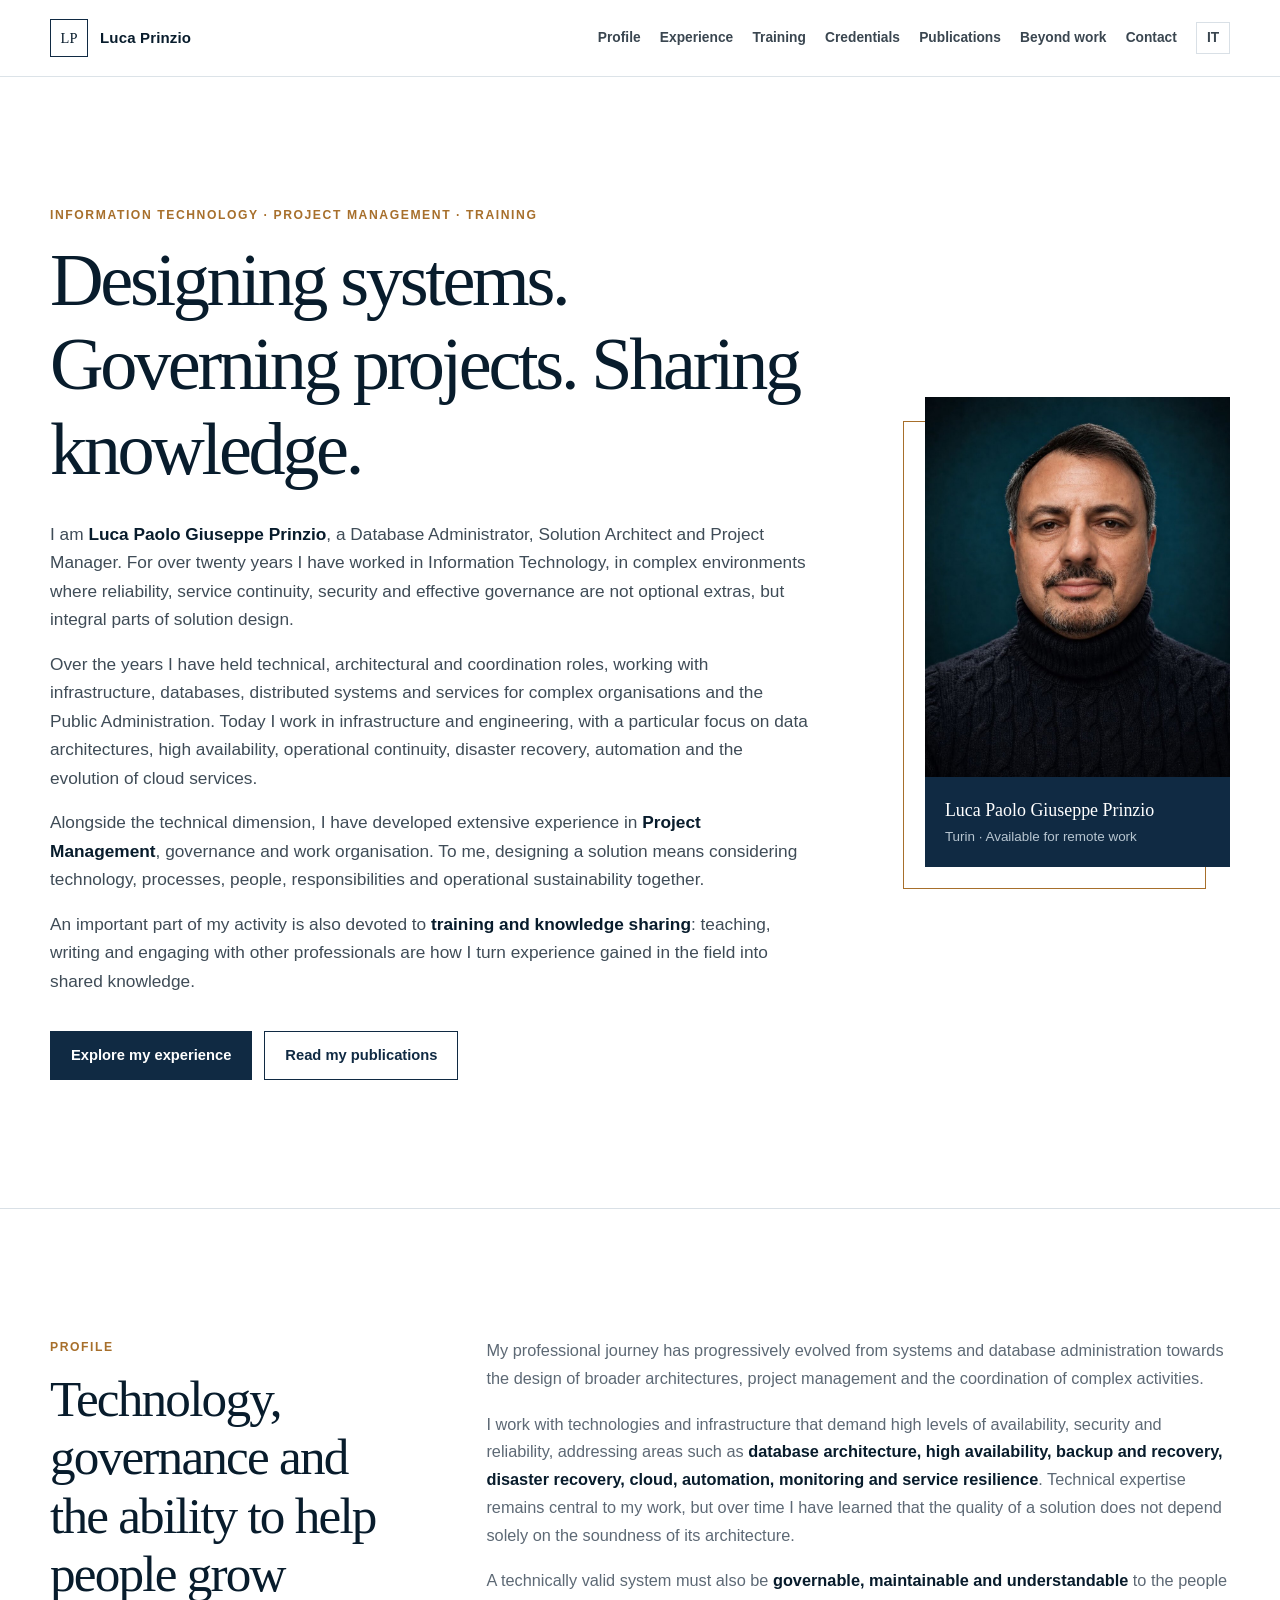
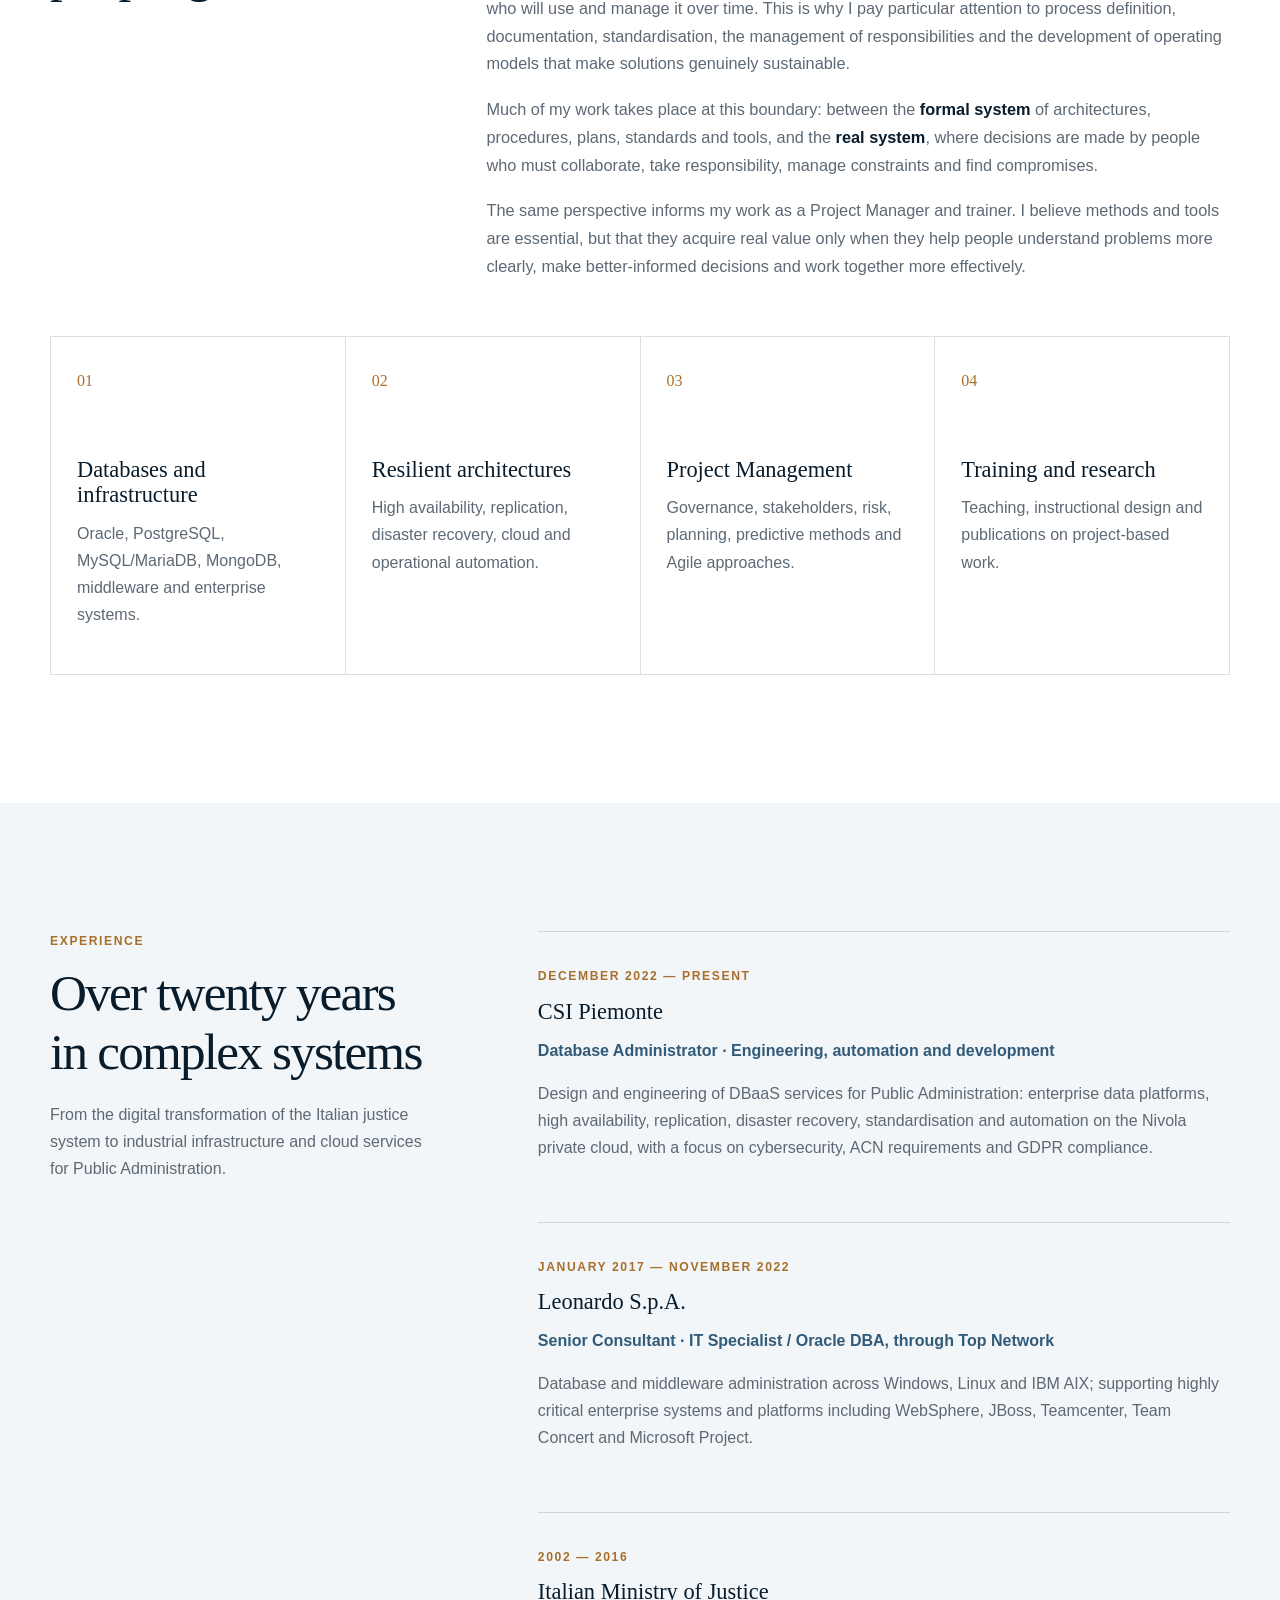
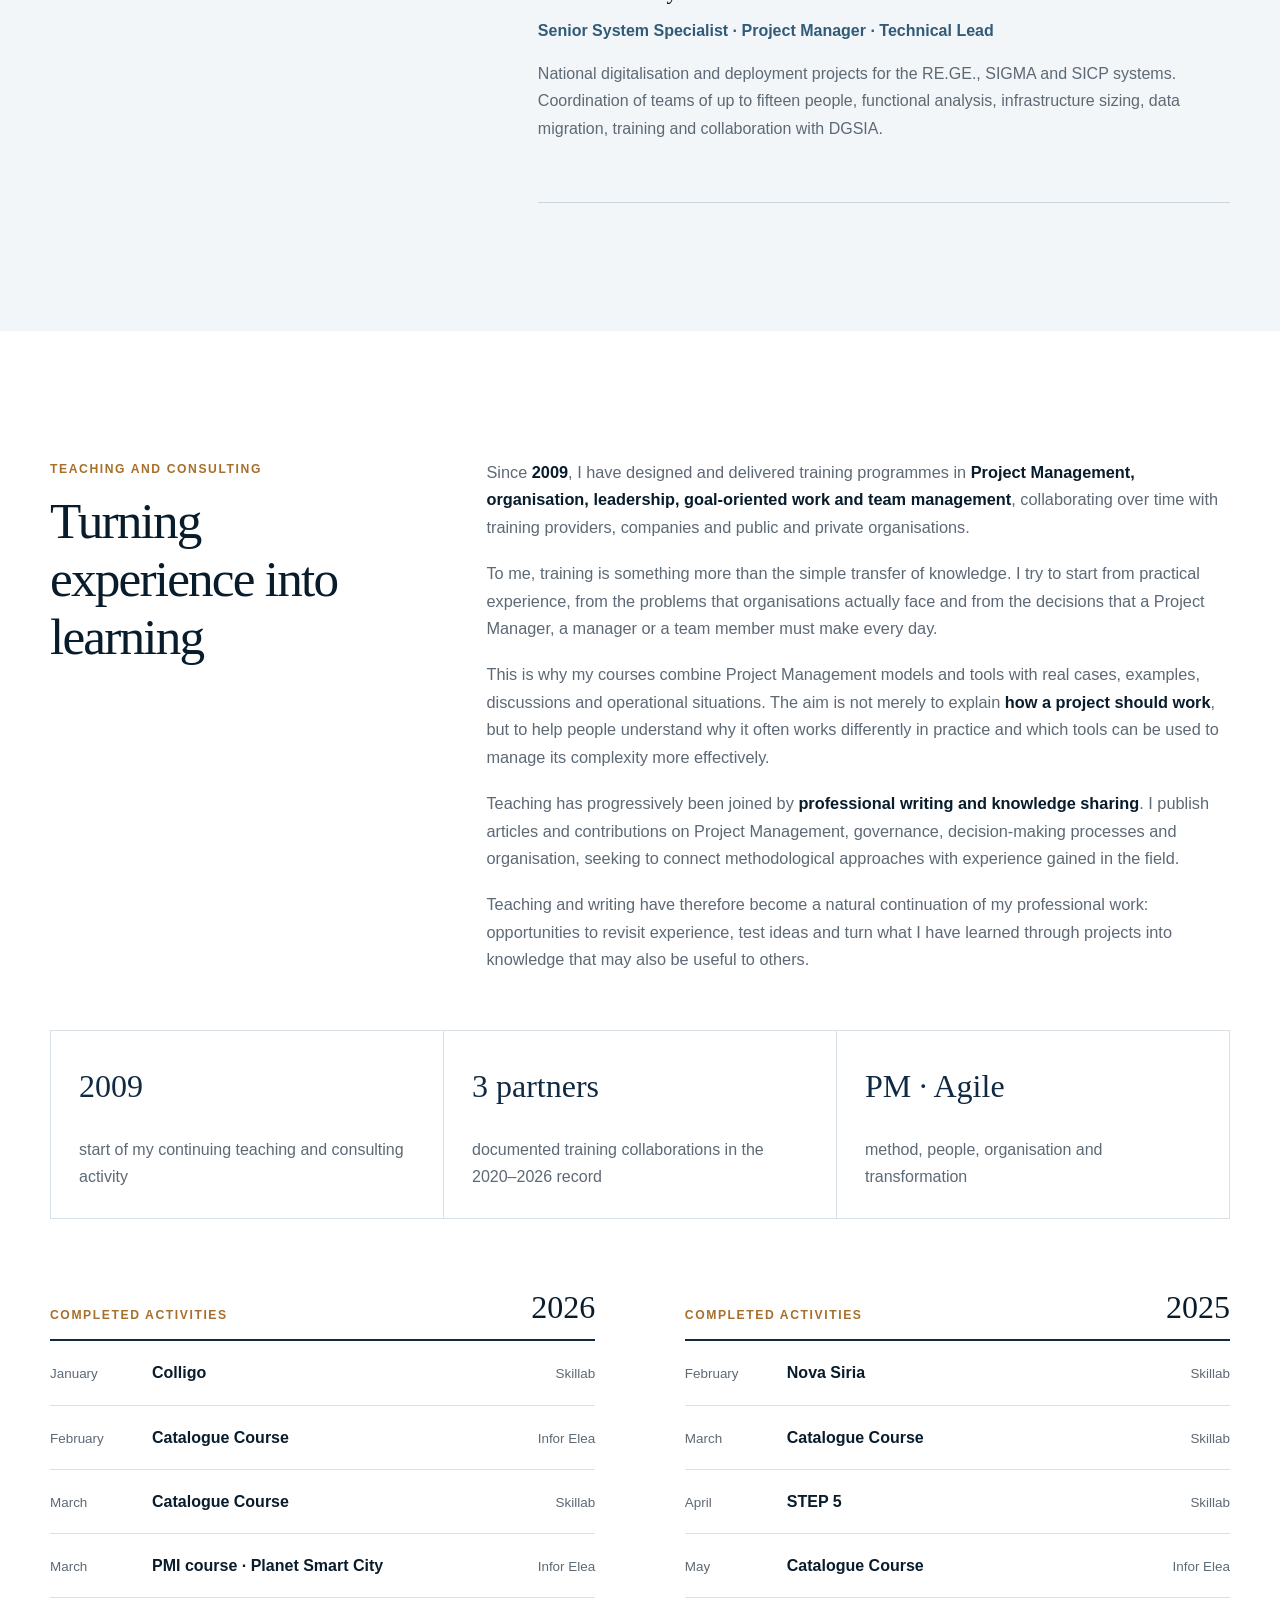
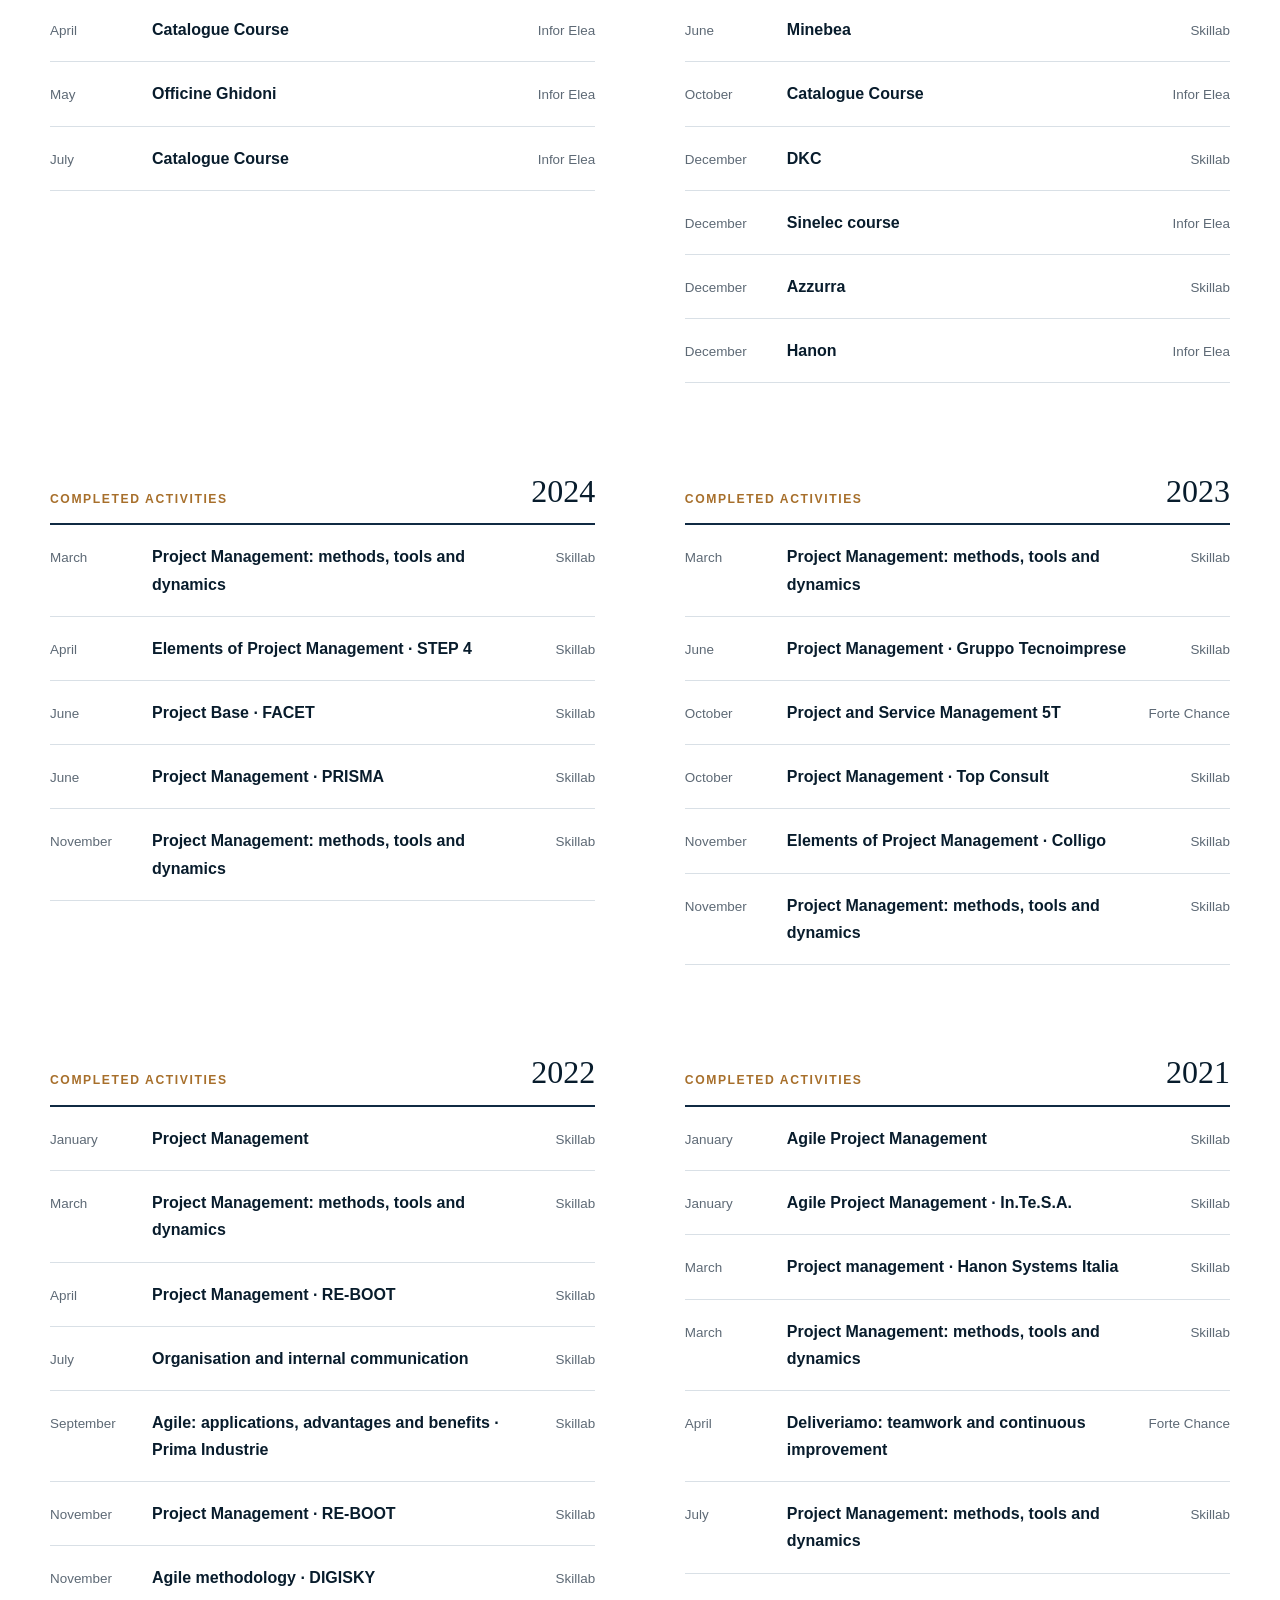
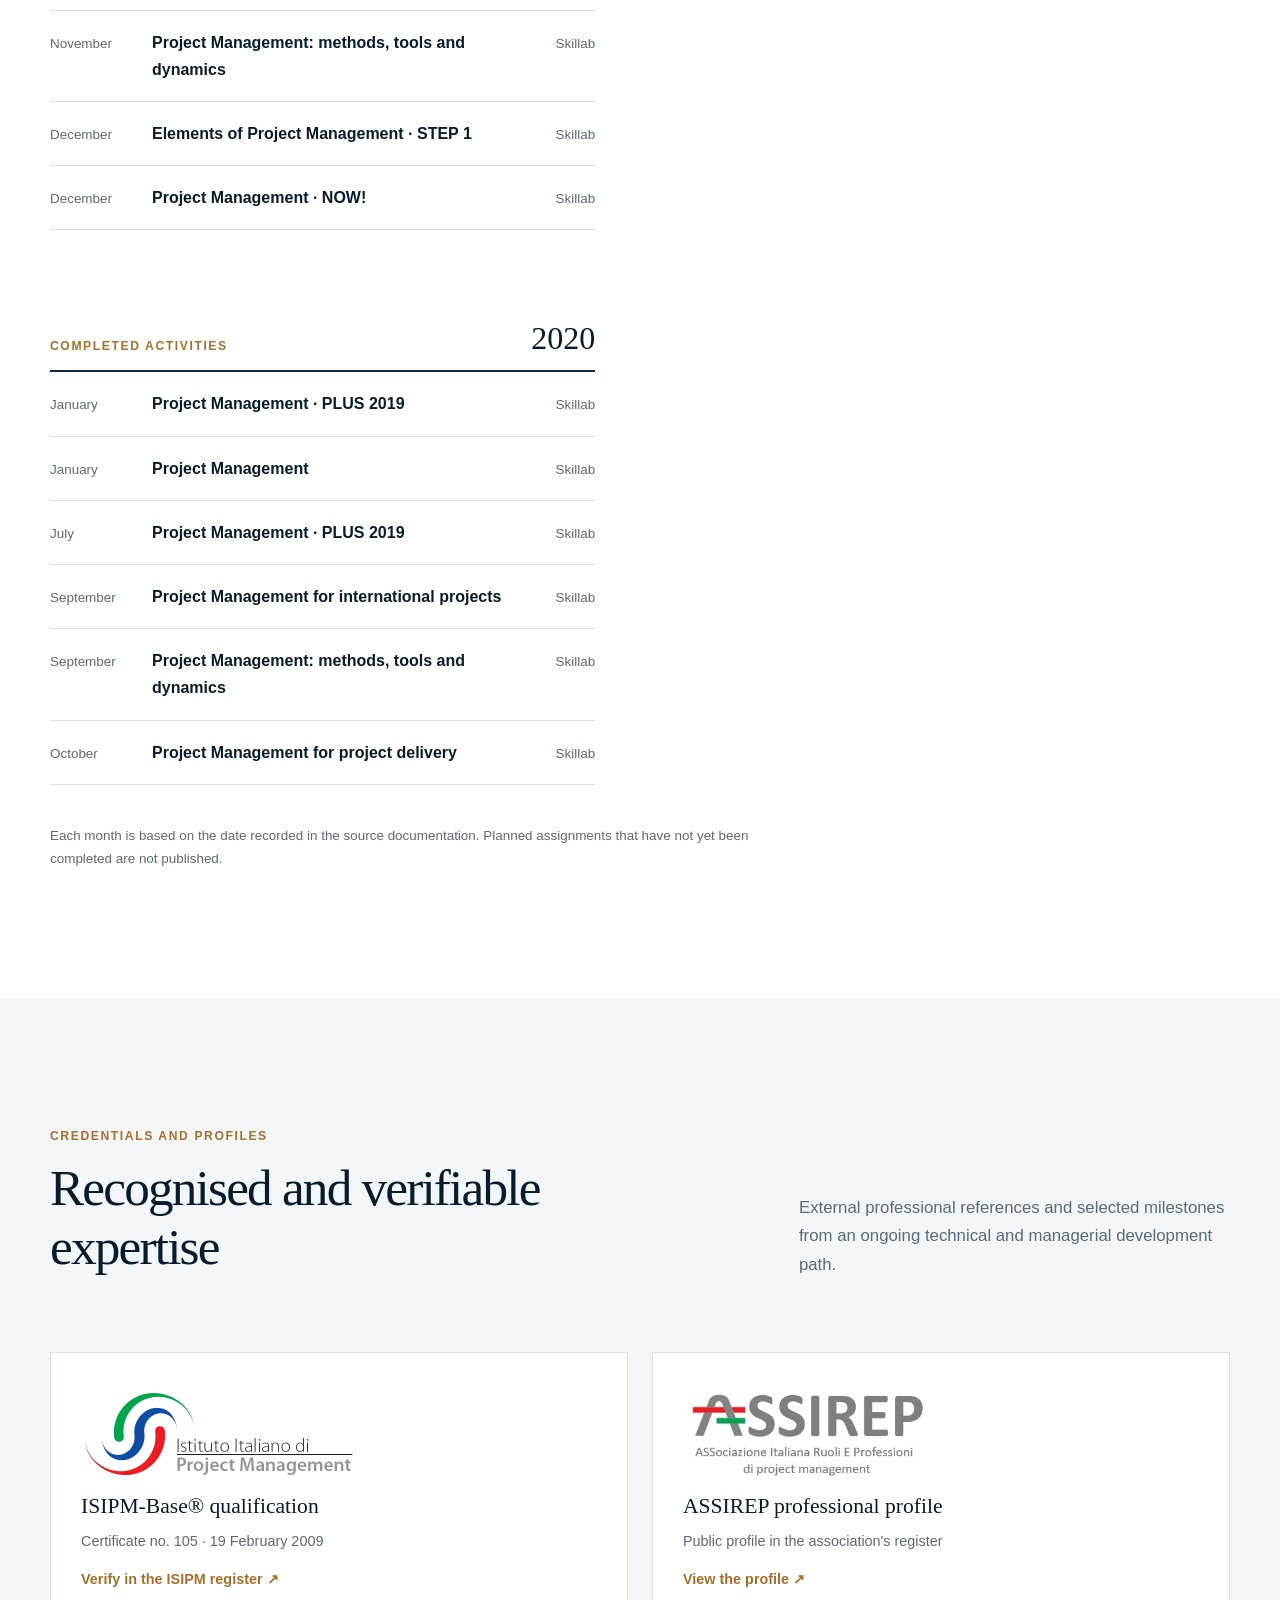
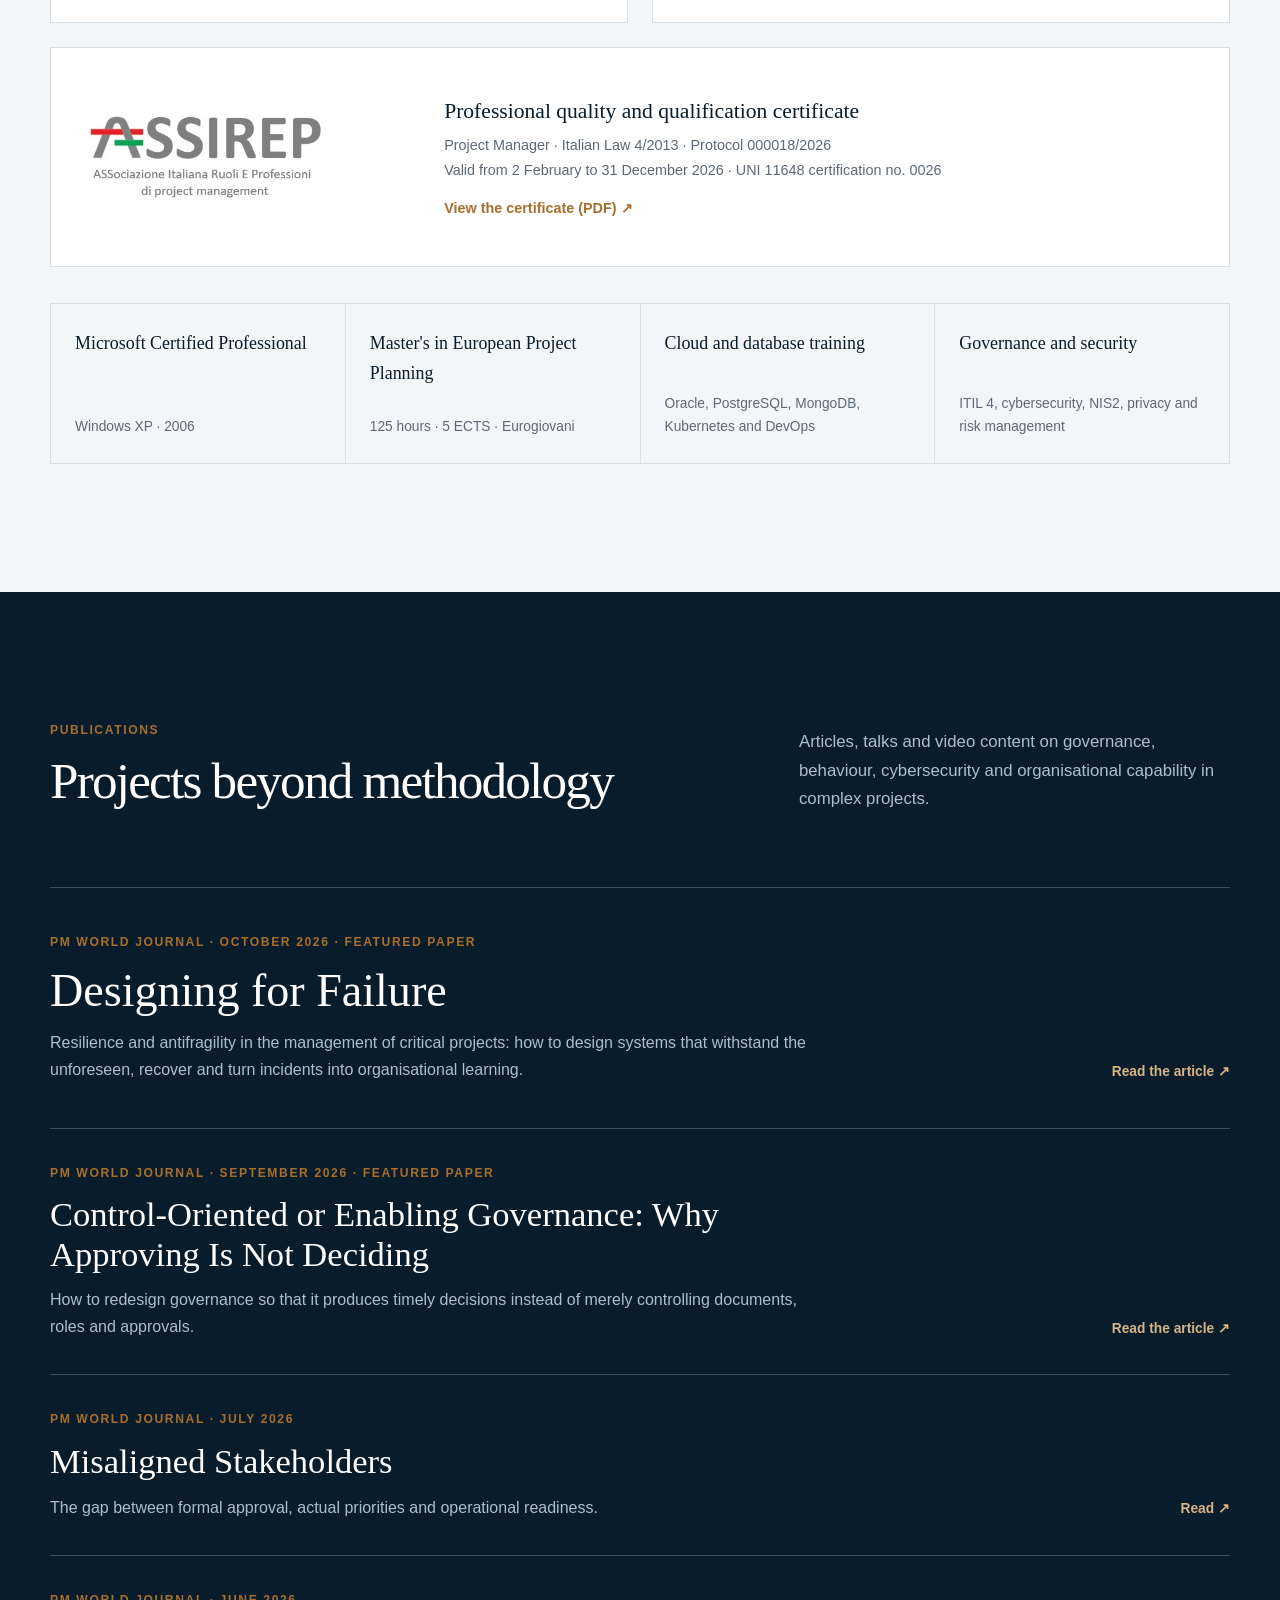
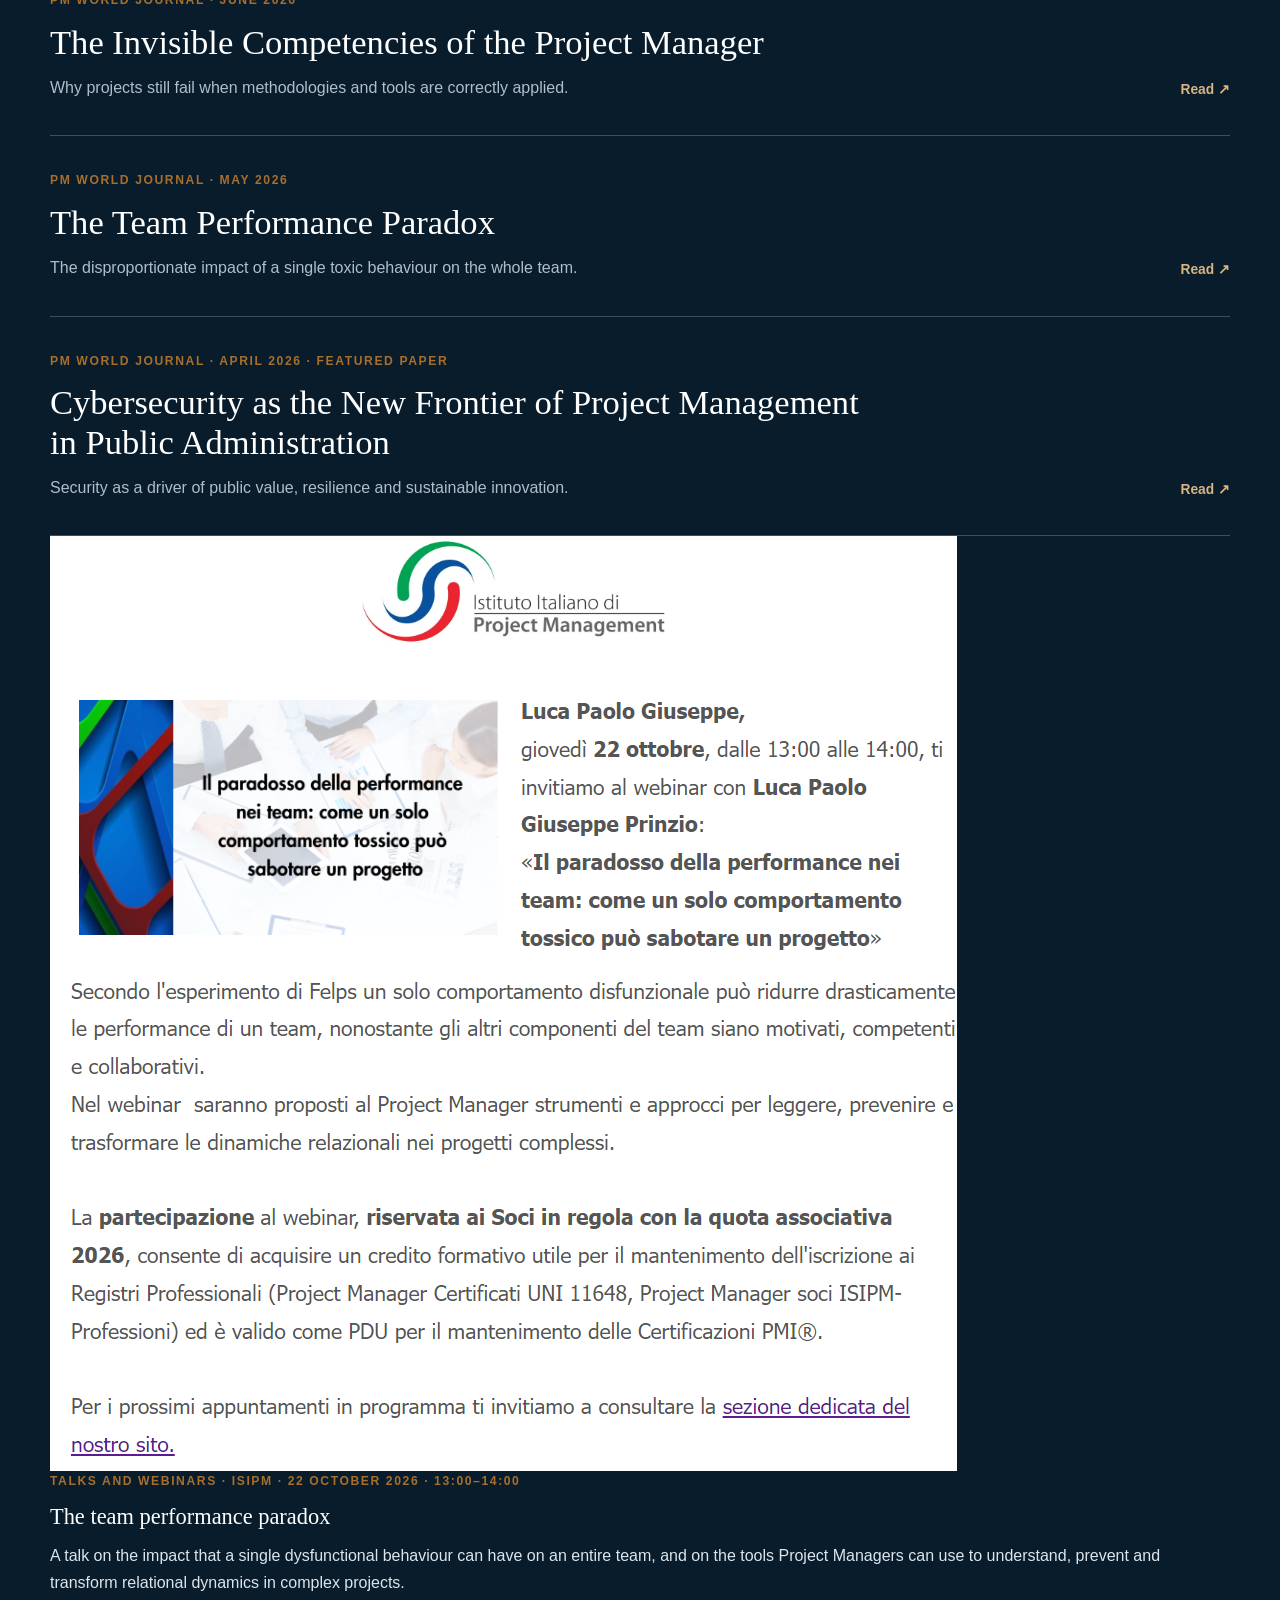
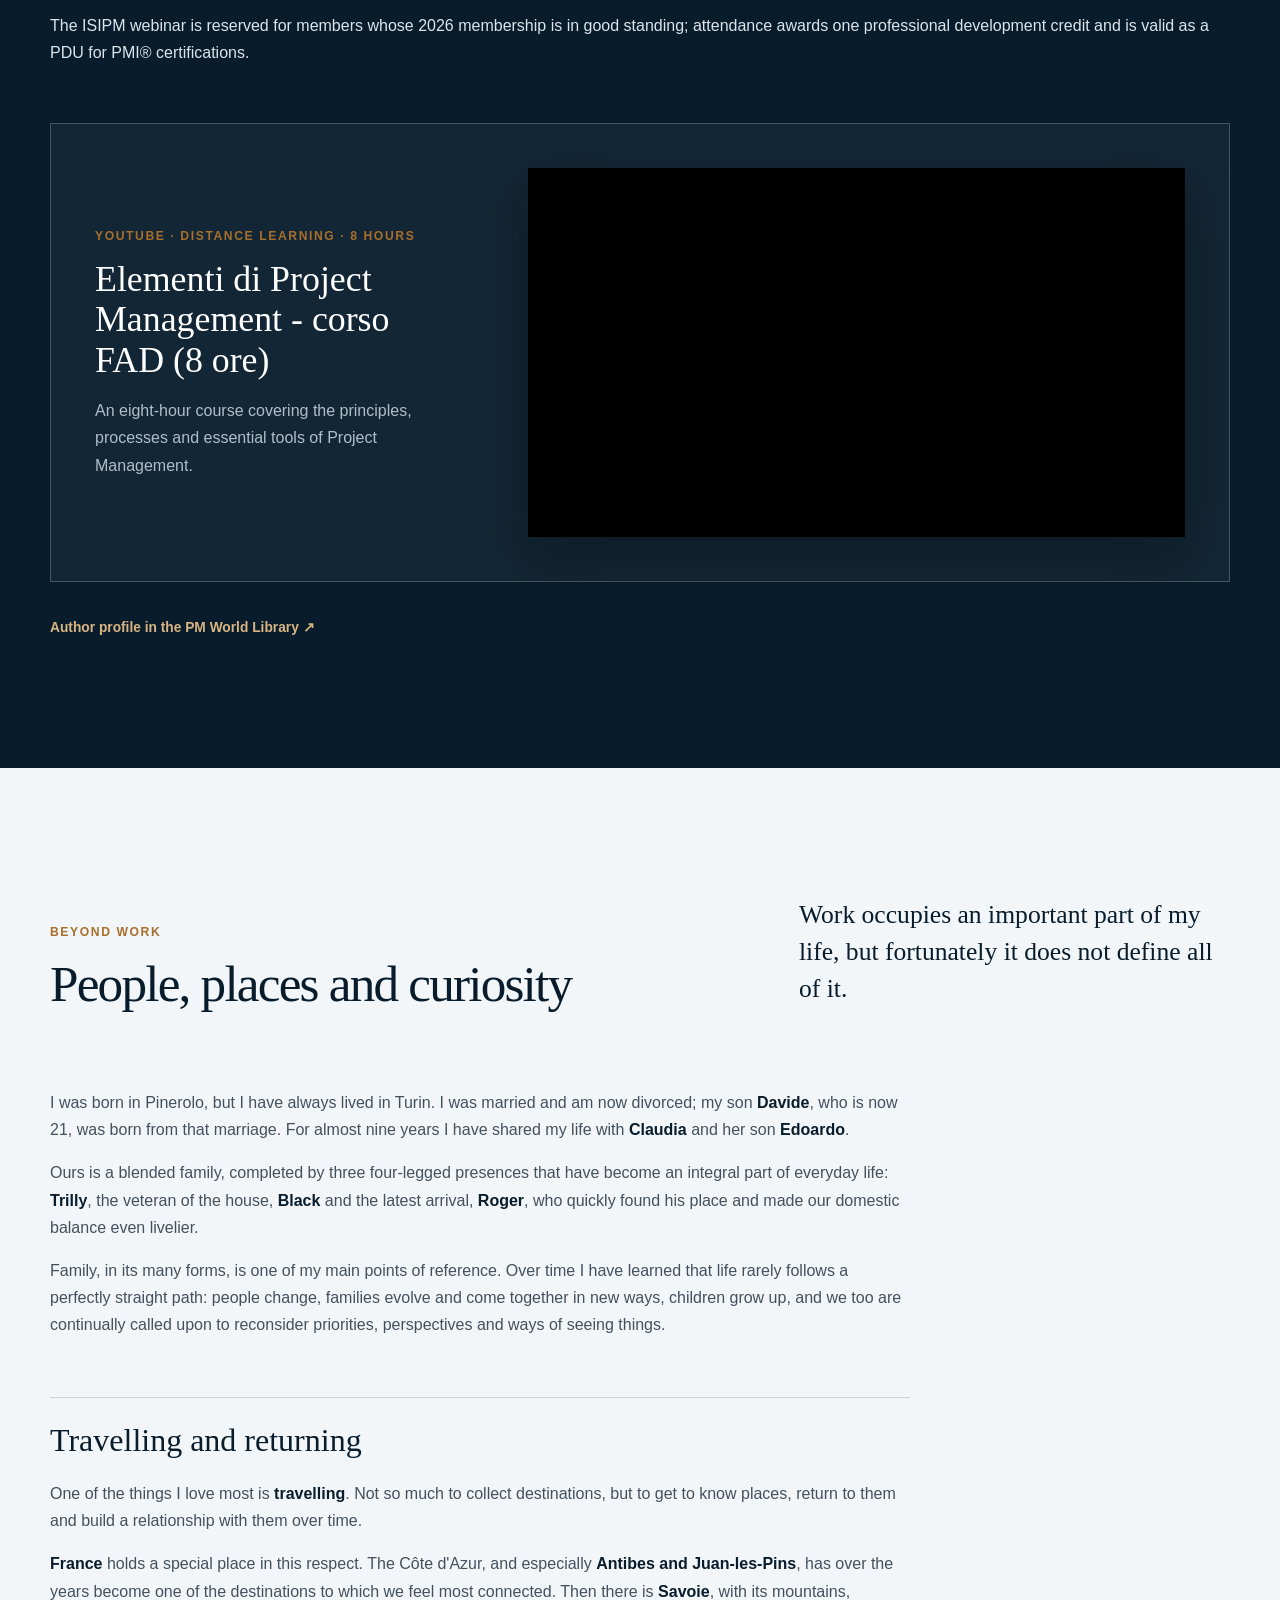
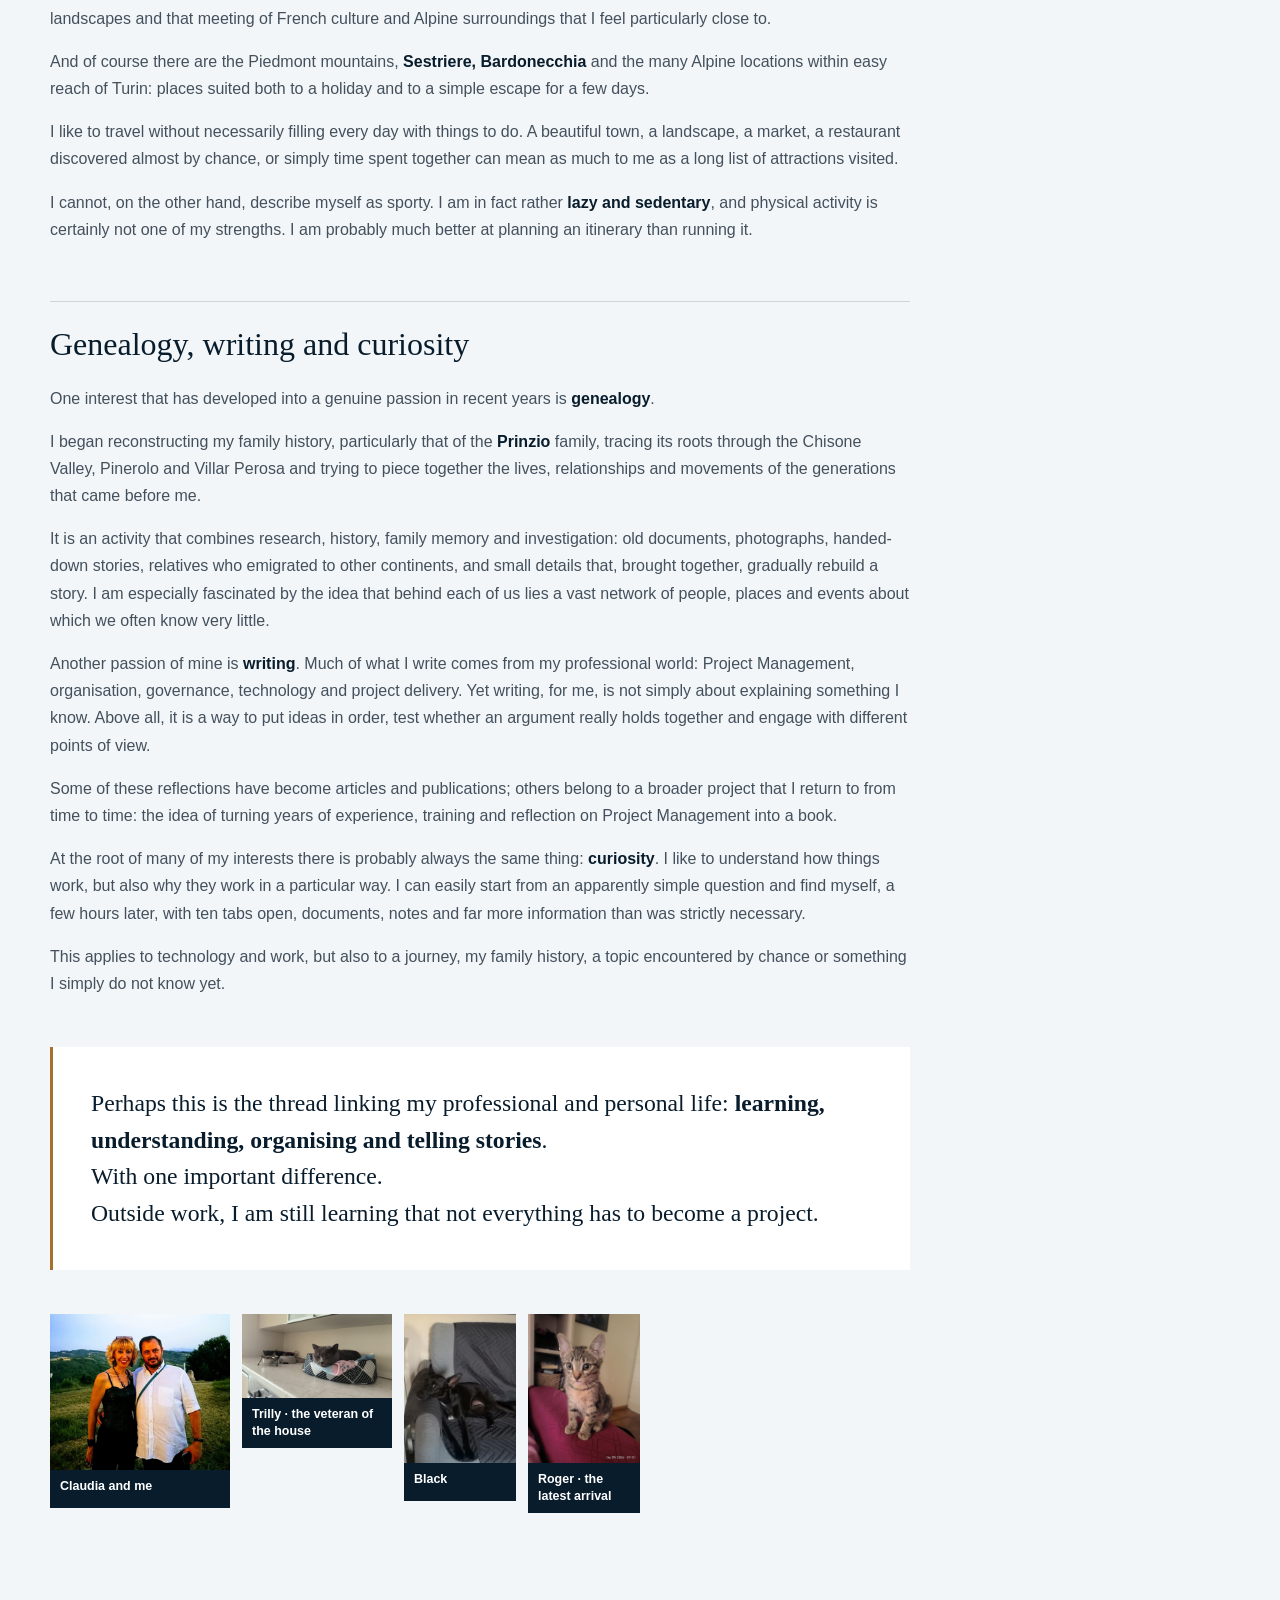
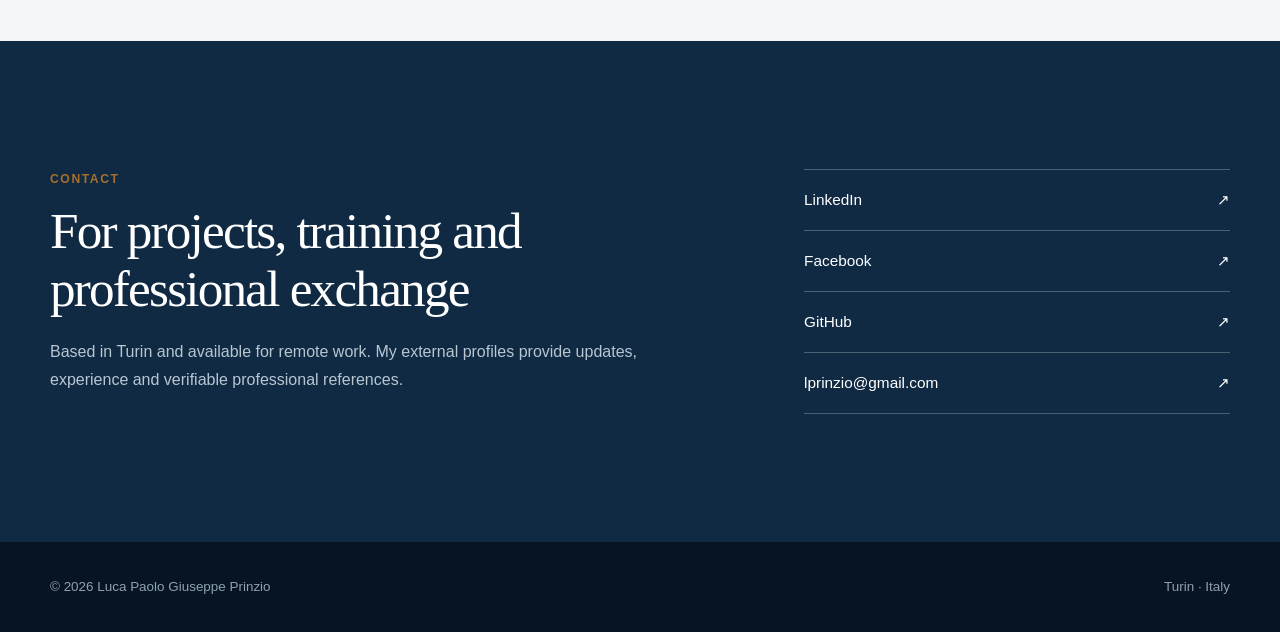
==== en/index.html @ 23eb40d2 "Add the ISIPM webinar to the publications section" ====
<!doctype html>
<html lang="en">
  <head>
    <meta charset="utf-8" />
    <meta name="viewport" content="width=device-width, initial-scale=1" />
    <meta
      name="description"
      content="Professional profile of Luca Paolo Giuseppe Prinzio: databases, ICT architecture, project management, training and publications."
    />
    <meta name="theme-color" content="#102a43" />
    <meta property="og:title" content="Luca Paolo Giuseppe Prinzio | Professional profile" />
    <meta
      property="og:description"
      content="Over twenty years of experience across ICT infrastructure, project management and professional training."
    />
    <meta property="og:type" content="profile" />
    <meta property="og:image" content="https://lprinzio.github.io/assets/luca-prinzio.jpg" />
    <title>Luca Paolo Giuseppe Prinzio | ICT and Project Management</title>
    <link rel="canonical" href="https://lprinzio.github.io/en/" />
    <link rel="alternate" hreflang="it" href="https://lprinzio.github.io/" />
    <link rel="alternate" hreflang="en" href="https://lprinzio.github.io/en/" />
    <link rel="alternate" hreflang="x-default" href="https://lprinzio.github.io/" />
    <link rel="icon" href="../favicon.svg" type="image/svg+xml" />
    <link rel="stylesheet" href="../styles.css" />
    <script src="../script.js" defer></script>
    <script type="application/ld+json">
      {
        "@context": "https://schema.org",
        "@type": "Person",
        "name": "Luca Paolo Giuseppe Prinzio",
        "jobTitle": "Database Administrator, Solution Architect and Project Manager",
        "email": "mailto:lprinzio@gmail.com",
        "url": "https://lprinzio.github.io/en/",
        "image": "https://lprinzio.github.io/assets/luca-prinzio.jpg",
        "homeLocation": { "@type": "Place", "name": "Turin, Italy" },
        "sameAs": [
          "https://www.linkedin.com/in/lprinzio",
          "https://www.facebook.com/luca.prinzio/",
          "https://github.com/lprinzio",
          "https://assirep.it/profilo/luca-paolo-giuseppe-prinzio/",
          "https://www.isipm.org/certificazioni/certificazioni-individuali/certificazione-isipm-base/lista-certificati/105-prinzio"
        ]
      }
    </script>
  </head>
  <body>
    <a class="skip-link" href="#content">Skip to content</a>

    <header class="site-header">
      <div class="shell header-inner">
        <a class="brand" href="#top" aria-label="Back to top">
          <span class="brand-mark" aria-hidden="true">LP</span>
          <span class="brand-name">Luca Prinzio</span>
        </a>

        <button class="menu-toggle" type="button" aria-expanded="false" aria-controls="main-menu">
          <span class="sr-only">Open menu</span>
          <span aria-hidden="true"></span>
          <span aria-hidden="true"></span>
          <span aria-hidden="true"></span>
        </button>

        <nav id="main-menu" class="main-nav" aria-label="Main navigation">
          <a href="#profile">Profile</a>
          <a href="#experience">Experience</a>
          <a href="#training">Training</a>
          <a href="#credentials">Credentials</a>
          <a href="#publications">Publications</a>
          <a href="#beyond-work">Beyond work</a>
          <a href="#contact">Contact</a>
          <a class="language-link" href="../" hreflang="it" lang="it" aria-label="Versione italiana">IT</a>
        </nav>
      </div>
    </header>

    <main id="content">
      <section id="top" class="hero section-pad">
        <div class="shell hero-grid">
          <div class="hero-copy">
            <p class="eyebrow">Information Technology · Project Management · Training</p>
            <h1>Designing systems. Governing projects. Sharing knowledge.</h1>
            <div class="hero-intro">
              <p>
                I am <strong>Luca Paolo Giuseppe Prinzio</strong>, a Database Administrator,
                Solution Architect and Project Manager. For over twenty years I have worked in
                Information Technology, in complex environments where reliability, service
                continuity, security and effective governance are not optional extras, but integral
                parts of solution design.
              </p>
              <p>
                Over the years I have held technical, architectural and coordination roles,
                working with infrastructure, databases, distributed systems and services for
                complex organisations and the Public Administration. Today I work in infrastructure
                and engineering, with a particular focus on data architectures, high availability,
                operational continuity, disaster recovery, automation and the evolution of cloud
                services.
              </p>
              <p>
                Alongside the technical dimension, I have developed extensive experience in
                <strong>Project Management</strong>, governance and work organisation. To me,
                designing a solution means considering technology, processes, people,
                responsibilities and operational sustainability together.
              </p>
              <p>
                An important part of my activity is also devoted to <strong>training and knowledge
                sharing</strong>: teaching, writing and engaging with other professionals are how I
                turn experience gained in the field into shared knowledge.
              </p>
            </div>
            <div class="hero-actions">
              <a class="button button-primary" href="#experience">Explore my experience</a>
              <a class="button button-secondary" href="#publications">Read my publications</a>
            </div>
          </div>

          <figure class="portrait-card">
            <img
              src="../assets/luca-prinzio.jpg"
              alt="Portrait of Luca Paolo Giuseppe Prinzio"
              width="960"
              height="1198"
            />
            <figcaption>
              <strong>Luca Paolo Giuseppe Prinzio</strong>
              <span>Turin · Available for remote work</span>
            </figcaption>
          </figure>
        </div>
      </section>

      <section id="profile" class="section-pad section-rule">
        <div class="shell">
          <div class="section-heading two-col-heading narrative-heading">
            <div>
              <p class="eyebrow">Profile</p>
              <h2>Technology, governance and the ability to help people grow</h2>
            </div>
            <div class="section-narrative">
              <p>
                My professional journey has progressively evolved from systems and database
                administration towards the design of broader architectures, project management and
                the coordination of complex activities.
              </p>
              <p>
                I work with technologies and infrastructure that demand high levels of availability,
                security and reliability, addressing areas such as <strong>database architecture,
                high availability, backup and recovery, disaster recovery, cloud, automation,
                monitoring and service resilience</strong>. Technical expertise remains central to
                my work, but over time I have learned that the quality of a solution does not depend
                solely on the soundness of its architecture.
              </p>
              <p>
                A technically valid system must also be <strong>governable, maintainable and
                understandable</strong> to the people who will use and manage it over time. This is
                why I pay particular attention to process definition, documentation,
                standardisation, the management of responsibilities and the development of
                operating models that make solutions genuinely sustainable.
              </p>
              <p>
                Much of my work takes place at this boundary: between the <strong>formal
                system</strong> of architectures, procedures, plans, standards and tools, and the
                <strong>real system</strong>, where decisions are made by people who must
                collaborate, take responsibility, manage constraints and find compromises.
              </p>
              <p>
                The same perspective informs my work as a Project Manager and trainer. I believe
                methods and tools are essential, but that they acquire real value only when they
                help people understand problems more clearly, make better-informed decisions and
                work together more effectively.
              </p>
            </div>
          </div>

          <div class="expertise-grid">
            <article class="expertise-card">
              <p class="index">01</p>
              <h3>Databases and infrastructure</h3>
              <p>Oracle, PostgreSQL, MySQL/MariaDB, MongoDB, middleware and enterprise systems.</p>
            </article>
            <article class="expertise-card">
              <p class="index">02</p>
              <h3>Resilient architectures</h3>
              <p>High availability, replication, disaster recovery, cloud and operational automation.</p>
            </article>
            <article class="expertise-card">
              <p class="index">03</p>
              <h3>Project Management</h3>
              <p>Governance, stakeholders, risk, planning, predictive methods and Agile approaches.</p>
            </article>
            <article class="expertise-card">
              <p class="index">04</p>
              <h3>Training and research</h3>
              <p>Teaching, instructional design and publications on project-based work.</p>
            </article>
          </div>
        </div>
      </section>

      <section id="experience" class="section-pad section-tint">
        <div class="shell content-grid">
          <div class="section-heading sticky-heading">
            <p class="eyebrow">Experience</p>
            <h2>Over twenty years in complex systems</h2>
            <p>
              From the digital transformation of the Italian justice system to industrial
              infrastructure and cloud services for Public Administration.
            </p>
          </div>

          <div class="timeline">
            <article class="timeline-item">
              <p class="timeline-date">December 2022 — present</p>
              <h3>CSI Piemonte</h3>
              <p class="role">Database Administrator · Engineering, automation and development</p>
              <p>
                Design and engineering of DBaaS services for Public Administration: enterprise data
                platforms, high availability, replication, disaster recovery, standardisation and
                automation on the Nivola private cloud, with a focus on cybersecurity, ACN
                requirements and GDPR compliance.
              </p>
            </article>

            <article class="timeline-item">
              <p class="timeline-date">January 2017 — November 2022</p>
              <h3>Leonardo S.p.A.</h3>
              <p class="role">Senior Consultant · IT Specialist / Oracle DBA, through Top Network</p>
              <p>
                Database and middleware administration across Windows, Linux and IBM AIX;
                supporting highly critical enterprise systems and platforms including WebSphere,
                JBoss, Teamcenter, Team Concert and Microsoft Project.
              </p>
            </article>

            <article class="timeline-item">
              <p class="timeline-date">2002 — 2016</p>
              <h3>Italian Ministry of Justice</h3>
              <p class="role">Senior System Specialist · Project Manager · Technical Lead</p>
              <p>
                National digitalisation and deployment projects for the RE.GE., SIGMA and SICP
                systems. Coordination of teams of up to fifteen people, functional analysis,
                infrastructure sizing, data migration, training and collaboration with DGSIA.
              </p>
            </article>
          </div>
        </div>
      </section>

      <section id="training" class="section-pad">
        <div class="shell">
          <div class="section-heading two-col-heading narrative-heading">
            <div>
              <p class="eyebrow">Teaching and consulting</p>
              <h2>Turning experience into learning</h2>
            </div>
            <div class="section-narrative">
              <p>
                Since <strong>2009</strong>, I have designed and delivered training programmes in
                <strong>Project Management, organisation, leadership, goal-oriented work and team
                management</strong>, collaborating over time with training providers, companies and
                public and private organisations.
              </p>
              <p>
                To me, training is something more than the simple transfer of knowledge. I try to
                start from practical experience, from the problems that organisations actually face
                and from the decisions that a Project Manager, a manager or a team member must make
                every day.
              </p>
              <p>
                This is why my courses combine Project Management models and tools with real cases,
                examples, discussions and operational situations. The aim is not merely to explain
                <strong>how a project should work</strong>, but to help people understand why it
                often works differently in practice and which tools can be used to manage its
                complexity more effectively.
              </p>
              <p>
                Teaching has progressively been joined by <strong>professional writing and
                knowledge sharing</strong>. I publish articles and contributions on Project
                Management, governance, decision-making processes and organisation, seeking to
                connect methodological approaches with experience gained in the field.
              </p>
              <p>
                Teaching and writing have therefore become a natural continuation of my
                professional work: opportunities to revisit experience, test ideas and turn what I
                have learned through projects into knowledge that may also be useful to others.
              </p>
            </div>
          </div>

          <div class="training-summary">
            <article>
              <p class="summary-value">2009</p>
              <p>start of my continuing teaching and consulting activity</p>
            </article>
            <article>
              <p class="summary-value">3 partners</p>
              <p>documented training collaborations in the 2020–2026 record</p>
            </article>
            <article>
              <p class="summary-value">PM · Agile</p>
              <p>method, people, organisation and transformation</p>
            </article>
          </div>

          <div class="teaching-history">
            <section class="teaching-year" aria-labelledby="courses-2026">
              <div class="year-heading">
                <p class="eyebrow">Completed activities</p>
                <h3 id="courses-2026">2026</h3>
              </div>
              <ol class="engagement-list">
                <li><time datetime="2026-01">January</time><strong>Colligo</strong><span>Skillab</span></li>
                <li><time datetime="2026-02">February</time><strong>Catalogue Course</strong><span>Infor Elea</span></li>
                <li><time datetime="2026-03">March</time><strong>Catalogue Course</strong><span>Skillab</span></li>
                <li><time datetime="2026-03">March</time><strong>PMI course · Planet Smart City</strong><span>Infor Elea</span></li>
                <li><time datetime="2026-04">April</time><strong>Catalogue Course</strong><span>Infor Elea</span></li>
                <li><time datetime="2026-05">May</time><strong>Officine Ghidoni</strong><span>Infor Elea</span></li>
                <li><time datetime="2026-07">July</time><strong>Catalogue Course</strong><span>Infor Elea</span></li>
              </ol>
            </section>

            <section class="teaching-year" aria-labelledby="courses-2025">
              <div class="year-heading">
                <p class="eyebrow">Completed activities</p>
                <h3 id="courses-2025">2025</h3>
              </div>
              <ol class="engagement-list">
                <li><time datetime="2025-02">February</time><strong>Nova Siria</strong><span>Skillab</span></li>
                <li><time datetime="2025-03">March</time><strong>Catalogue Course</strong><span>Skillab</span></li>
                <li><time datetime="2025-04">April</time><strong>STEP 5</strong><span>Skillab</span></li>
                <li><time datetime="2025-05">May</time><strong>Catalogue Course</strong><span>Infor Elea</span></li>
                <li><time datetime="2025-06">June</time><strong>Minebea</strong><span>Skillab</span></li>
                <li><time datetime="2025-10">October</time><strong>Catalogue Course</strong><span>Infor Elea</span></li>
                <li><time datetime="2025-12">December</time><strong>DKC</strong><span>Skillab</span></li>
                <li><time datetime="2025-12">December</time><strong>Sinelec course</strong><span>Infor Elea</span></li>
                <li><time datetime="2025-12">December</time><strong>Azzurra</strong><span>Skillab</span></li>
                <li><time datetime="2025-12">December</time><strong>Hanon</strong><span>Infor Elea</span></li>
              </ol>
            </section>

            <section class="teaching-year" aria-labelledby="courses-2024">
              <div class="year-heading">
                <p class="eyebrow">Completed activities</p>
                <h3 id="courses-2024">2024</h3>
              </div>
              <ol class="engagement-list">
                <li><time datetime="2024-03">March</time><strong>Project Management: methods, tools and dynamics</strong><span>Skillab</span></li>
                <li><time datetime="2024-04">April</time><strong>Elements of Project Management · STEP 4</strong><span>Skillab</span></li>
                <li><time datetime="2024-06">June</time><strong>Project Base · FACET</strong><span>Skillab</span></li>
                <li><time datetime="2024-06">June</time><strong>Project Management · PRISMA</strong><span>Skillab</span></li>
                <li><time datetime="2024-11">November</time><strong>Project Management: methods, tools and dynamics</strong><span>Skillab</span></li>
              </ol>
            </section>

            <section class="teaching-year" aria-labelledby="courses-2023">
              <div class="year-heading">
                <p class="eyebrow">Completed activities</p>
                <h3 id="courses-2023">2023</h3>
              </div>
              <ol class="engagement-list">
                <li><time datetime="2023-03">March</time><strong>Project Management: methods, tools and dynamics</strong><span>Skillab</span></li>
                <li><time datetime="2023-06">June</time><strong>Project Management · Gruppo Tecnoimprese</strong><span>Skillab</span></li>
                <li><time datetime="2023-10">October</time><strong>Project and Service Management 5T</strong><span>Forte Chance</span></li>
                <li><time datetime="2023-10">October</time><strong>Project Management · Top Consult</strong><span>Skillab</span></li>
                <li><time datetime="2023-11">November</time><strong>Elements of Project Management · Colligo</strong><span>Skillab</span></li>
                <li><time datetime="2023-11">November</time><strong>Project Management: methods, tools and dynamics</strong><span>Skillab</span></li>
              </ol>
            </section>

            <section class="teaching-year" aria-labelledby="courses-2022">
              <div class="year-heading">
                <p class="eyebrow">Completed activities</p>
                <h3 id="courses-2022">2022</h3>
              </div>
              <ol class="engagement-list">
                <li><time datetime="2022-01">January</time><strong>Project Management</strong><span>Skillab</span></li>
                <li><time datetime="2022-03">March</time><strong>Project Management: methods, tools and dynamics</strong><span>Skillab</span></li>
                <li><time datetime="2022-04">April</time><strong>Project Management · RE-BOOT</strong><span>Skillab</span></li>
                <li><time datetime="2022-07">July</time><strong>Organisation and internal communication</strong><span>Skillab</span></li>
                <li><time datetime="2022-09">September</time><strong>Agile: applications, advantages and benefits · Prima Industrie</strong><span>Skillab</span></li>
                <li><time datetime="2022-11">November</time><strong>Project Management · RE-BOOT</strong><span>Skillab</span></li>
                <li><time datetime="2022-11">November</time><strong>Agile methodology · DIGISKY</strong><span>Skillab</span></li>
                <li><time datetime="2022-11">November</time><strong>Project Management: methods, tools and dynamics</strong><span>Skillab</span></li>
                <li><time datetime="2022-12">December</time><strong>Elements of Project Management · STEP 1</strong><span>Skillab</span></li>
                <li><time datetime="2022-12">December</time><strong>Project Management · NOW!</strong><span>Skillab</span></li>
              </ol>
            </section>

            <section class="teaching-year" aria-labelledby="courses-2021">
              <div class="year-heading">
                <p class="eyebrow">Completed activities</p>
                <h3 id="courses-2021">2021</h3>
              </div>
              <ol class="engagement-list">
                <li><time datetime="2021-01">January</time><strong>Agile Project Management</strong><span>Skillab</span></li>
                <li><time datetime="2021-01">January</time><strong>Agile Project Management · In.Te.S.A.</strong><span>Skillab</span></li>
                <li><time datetime="2021-03">March</time><strong>Project management · Hanon Systems Italia</strong><span>Skillab</span></li>
                <li><time datetime="2021-03">March</time><strong>Project Management: methods, tools and dynamics</strong><span>Skillab</span></li>
                <li><time datetime="2021-04">April</time><strong>Deliveriamo: teamwork and continuous improvement</strong><span>Forte Chance</span></li>
                <li><time datetime="2021-07">July</time><strong>Project Management: methods, tools and dynamics</strong><span>Skillab</span></li>
              </ol>
            </section>

            <section class="teaching-year" aria-labelledby="courses-2020">
              <div class="year-heading">
                <p class="eyebrow">Completed activities</p>
                <h3 id="courses-2020">2020</h3>
              </div>
              <ol class="engagement-list">
                <li><time datetime="2020-01">January</time><strong>Project Management · PLUS 2019</strong><span>Skillab</span></li>
                <li><time datetime="2020-01">January</time><strong>Project Management</strong><span>Skillab</span></li>
                <li><time datetime="2020-07">July</time><strong>Project Management · PLUS 2019</strong><span>Skillab</span></li>
                <li><time datetime="2020-09">September</time><strong>Project Management for international projects</strong><span>Skillab</span></li>
                <li><time datetime="2020-09">September</time><strong>Project Management: methods, tools and dynamics</strong><span>Skillab</span></li>
                <li><time datetime="2020-10">October</time><strong>Project Management for project delivery</strong><span>Skillab</span></li>
              </ol>
            </section>
          </div>

          <p class="source-note">
            Each month is based on the date recorded in the source documentation. Planned
            assignments that have not yet been completed are not published.
          </p>
        </div>
      </section>

      <section id="credentials" class="section-pad section-tint">
        <div class="shell">
          <div class="section-heading two-col-heading">
            <div>
              <p class="eyebrow">Credentials and profiles</p>
              <h2>Recognised and verifiable expertise</h2>
            </div>
            <p>
              External professional references and selected milestones from an ongoing technical
              and managerial development path.
            </p>
          </div>

          <div class="credential-grid">
            <a
              class="credential-card"
              href="https://www.isipm.org/certificazioni/certificazioni-individuali/certificazione-isipm-base/lista-certificati/105-prinzio"
              target="_blank"
              rel="noopener noreferrer me"
            >
              <span class="logo-frame">
                <img src="../assets/logo-isipm.png" alt="Italian Institute of Project Management" width="562" height="184" />
              </span>
              <span class="credential-copy">
                <strong>ISIPM-Base® qualification</strong>
                <span>Certificate no. 105 · 19 February 2009</span>
                <span class="text-link">Verify in the ISIPM register ↗</span>
              </span>
            </a>

            <a
              class="credential-card"
              href="https://assirep.it/profilo/luca-paolo-giuseppe-prinzio/"
              target="_blank"
              rel="noopener noreferrer me"
            >
              <span class="logo-frame">
                <img src="../assets/logo-assirep.png" alt="ASSIREP - Italian Association of Project Management Roles and Professions" width="407" height="149" />
              </span>
              <span class="credential-copy">
                <strong>ASSIREP professional profile</strong>
                <span>Public profile in the association's register</span>
                <span class="text-link">View the profile ↗</span>
              </span>
            </a>

            <a
              class="credential-card credential-card-wide"
              href="../assets/certificazioni/attestato-assirep-project-manager-2026.pdf"
              target="_blank"
              rel="noopener noreferrer"
            >
              <span class="logo-frame">
                <img src="../assets/logo-assirep.png" alt="ASSIREP - Italian Association of Project Management Roles and Professions" width="407" height="149" />
              </span>
              <span class="credential-copy">
                <strong>Professional quality and qualification certificate</strong>
                <span>Project Manager · Italian Law 4/2013 · Protocol 000018/2026</span>
                <span>Valid from 2 February to 31 December 2026 · UNI 11648 certification no. 0026</span>
                <span class="text-link">View the certificate (PDF) ↗</span>
              </span>
            </a>
          </div>

          <div class="learning-grid" aria-label="Additional training and certifications">
            <article><strong>Microsoft Certified Professional</strong><span>Windows XP · 2006</span></article>
            <article><strong>Master's in European Project Planning</strong><span>125 hours · 5 ECTS · Eurogiovani</span></article>
            <article><strong>Cloud and database training</strong><span>Oracle, PostgreSQL, MongoDB, Kubernetes and DevOps</span></article>
            <article><strong>Governance and security</strong><span>ITIL 4, cybersecurity, NIS2, privacy and risk management</span></article>
          </div>
        </div>
      </section>

      <section id="publications" class="section-pad section-dark">
        <div class="shell">
          <div class="section-heading two-col-heading dark-heading">
            <div>
              <p class="eyebrow">Publications</p>
              <h2>Projects beyond methodology</h2>
            </div>
            <p>
              Articles, talks and video content on governance, behaviour, cybersecurity and
              organisational capability in complex projects.
            </p>
          </div>

          <div class="publication-list">
            <article class="publication-card featured-publication">
              <div>
                <p class="publication-meta">PM World Journal · October 2026 · Featured Paper</p>
                <h3>Designing for Failure</h3>
                <p>
                  Resilience and antifragility in the management of critical projects: how to
                  design systems that withstand the unforeseen, recover and turn incidents into
                  organisational learning.
                </p>
              </div>
              <a href="https://pmworldjournal.com/article/designing-for-failure" target="_blank" rel="noopener noreferrer">Read the article ↗</a>
            </article>

            <article class="publication-card">
              <div>
                <p class="publication-meta">PM World Journal · September 2026 · Featured Paper</p>
                <h3>Control-Oriented or Enabling Governance: Why Approving Is Not Deciding</h3>
                <p>
                  How to redesign governance so that it produces timely decisions instead of merely
                  controlling documents, roles and approvals.
                </p>
              </div>
              <a href="https://pmworldjournal.com/article/control-oriented-or-enabling-governance" target="_blank" rel="noopener noreferrer">Read the article ↗</a>
            </article>

            <article class="publication-card">
              <div>
                <p class="publication-meta">PM World Journal · July 2026</p>
                <h3>Misaligned Stakeholders</h3>
                <p>The gap between formal approval, actual priorities and operational readiness.</p>
              </div>
              <a href="https://pmworldjournal.com/article/misaligned-stakeholders" target="_blank" rel="noopener noreferrer">Read ↗</a>
            </article>

            <article class="publication-card">
              <div>
                <p class="publication-meta">PM World Journal · June 2026</p>
                <h3>The Invisible Competencies of the Project Manager</h3>
                <p>Why projects still fail when methodologies and tools are correctly applied.</p>
              </div>
              <a href="https://pmworldjournal.com/article/the-invisible-competencies-of-the-project-manager" target="_blank" rel="noopener noreferrer">Read ↗</a>
            </article>

            <article class="publication-card">
              <div>
                <p class="publication-meta">PM World Journal · May 2026</p>
                <h3>The Team Performance Paradox</h3>
                <p>The disproportionate impact of a single toxic behaviour on the whole team.</p>
              </div>
              <a href="https://pmworldjournal.com/article/the-team-performance-paradox" target="_blank" rel="noopener noreferrer">Read ↗</a>
            </article>

            <article class="publication-card">
              <div>
                <p class="publication-meta">PM World Journal · April 2026 · Featured Paper</p>
                <h3>Cybersecurity as the New Frontier of Project Management in Public Administration</h3>
                <p>Security as a driver of public value, resilience and sustainable innovation.</p>
              </div>
              <a href="https://pmworldlibrary.net/article/cybersecurity-as-the-new-frontier-of-project-management-in-public-administration/" target="_blank" rel="noopener noreferrer">Read ↗</a>
            </article>
          </div>

          <div class="speaking-feature" aria-labelledby="isipm-webinar-title">
            <a
              class="speaking-poster"
              href="../assets/publications/webinar-isipm-team-performance-2026.png"
              target="_blank"
              rel="noopener noreferrer"
              aria-label="Open the full ISIPM webinar announcement"
            >
              <img
                src="../assets/publications/webinar-isipm-team-performance-2026.png"
                alt="Announcement for the ISIPM webinar on the team performance paradox"
                width="907"
                height="935"
                loading="lazy"
              />
            </a>
            <div class="speaking-feature-copy">
              <p class="publication-meta">Talks and webinars · ISIPM · 22 October 2026 · 13:00–14:00</p>
              <h3 id="isipm-webinar-title">The team performance paradox</h3>
              <p>
                A talk on the impact that a single dysfunctional behaviour can have on an entire
                team, and on the tools Project Managers can use to understand, prevent and
                transform relational dynamics in complex projects.
              </p>
              <p class="speaking-note">
                The ISIPM webinar is reserved for members whose 2026 membership is in good standing;
                attendance awards one professional development credit and is valid as a PDU for PMI® certifications.
              </p>
            </div>
          </div>

          <div class="video-feature">
            <div class="video-feature-copy">
              <p class="publication-meta">YouTube · Distance learning · 8 hours</p>
              <h3 id="video-project-management-title">Elementi di Project Management - corso FAD (8 ore)</h3>
              <p>An eight-hour course covering the principles, processes and essential tools of Project Management.</p>
            </div>
            <div class="video-frame">
              <iframe
                src="https://www.youtube-nocookie.com/embed/Nlvh37yZ2Cs"
                title="Elementi di Project Management - corso FAD (8 ore)"
                loading="lazy"
                referrerpolicy="strict-origin-when-cross-origin"
                allow="accelerometer; autoplay; clipboard-write; encrypted-media; gyroscope; picture-in-picture; web-share"
                allowfullscreen
              ></iframe>
            </div>
          </div>

          <a
            class="author-profile-link"
            href="https://pmworldlibrary.net/authors/luca-paolo-giuseppe-prinzio/"
            target="_blank"
            rel="noopener noreferrer me"
          >Author profile in the PM World Library ↗</a>
        </div>
      </section>

      <section id="beyond-work" class="section-pad section-tint personal-section">
        <div class="shell">
          <div class="section-heading two-col-heading">
            <div>
              <p class="eyebrow">Beyond work</p>
              <h2>People, places and curiosity</h2>
            </div>
            <p class="personal-lead">
              Work occupies an important part of my life, but fortunately it does not define all of it.
            </p>
          </div>

          <div class="personal-layout">
            <div class="personal-story">
              <p>
                I was born in Pinerolo, but I have always lived in Turin. I was married and am now
                divorced; my son <strong>Davide</strong>, who is now 21, was born from that marriage.
                For almost nine years I have shared my life with <strong>Claudia</strong> and her son
                <strong>Edoardo</strong>.
              </p>
              <p>
                Ours is a blended family, completed by three four-legged presences that have become
                an integral part of everyday life: <strong>Trilly</strong>, the veteran of the house,
                <strong>Black</strong> and the latest arrival, <strong>Roger</strong>, who quickly
                found his place and made our domestic balance even livelier.
              </p>
              <p>
                Family, in its many forms, is one of my main points of reference. Over time I have
                learned that life rarely follows a perfectly straight path: people change, families
                evolve and come together in new ways, children grow up, and we too are continually
                called upon to reconsider priorities, perspectives and ways of seeing things.
              </p>

              <h3>Travelling and returning</h3>
              <p>
                One of the things I love most is <strong>travelling</strong>. Not so much to collect
                destinations, but to get to know places, return to them and build a relationship
                with them over time.
              </p>
              <p>
                <strong>France</strong> holds a special place in this respect. The Côte d'Azur, and
                especially <strong>Antibes and Juan-les-Pins</strong>, has over the years become one
                of the destinations to which we feel most connected. Then there is <strong>Savoie</strong>,
                with its mountains, landscapes and that meeting of French culture and Alpine
                surroundings that I feel particularly close to.
              </p>
              <p>
                And of course there are the Piedmont mountains, <strong>Sestriere, Bardonecchia</strong>
                and the many Alpine locations within easy reach of Turin: places suited both to a
                holiday and to a simple escape for a few days.
              </p>
              <p>
                I like to travel without necessarily filling every day with things to do. A
                beautiful town, a landscape, a market, a restaurant discovered almost by chance,
                or simply time spent together can mean as much to me as a long list of attractions
                visited.
              </p>
              <p>
                I cannot, on the other hand, describe myself as sporty. I am in fact rather
                <strong>lazy and sedentary</strong>, and physical activity is certainly not one of
                my strengths. I am probably much better at planning an itinerary than running it.
              </p>

              <h3>Genealogy, writing and curiosity</h3>
              <p>
                One interest that has developed into a genuine passion in recent years is
                <strong>genealogy</strong>.
              </p>
              <p>
                I began reconstructing my family history, particularly that of the
                <strong>Prinzio</strong> family, tracing its roots through the Chisone Valley,
                Pinerolo and Villar Perosa and trying to piece together the lives, relationships and
                movements of the generations that came before me.
              </p>
              <p>
                It is an activity that combines research, history, family memory and investigation:
                old documents, photographs, handed-down stories, relatives who emigrated to other
                continents, and small details that, brought together, gradually rebuild a story. I
                am especially fascinated by the idea that behind each of us lies a vast network of
                people, places and events about which we often know very little.
              </p>
              <p>
                Another passion of mine is <strong>writing</strong>. Much of what I write comes from
                my professional world: Project Management, organisation, governance, technology and
                project delivery. Yet writing, for me, is not simply about explaining something I
                know. Above all, it is a way to put ideas in order, test whether an argument really
                holds together and engage with different points of view.
              </p>
              <p>
                Some of these reflections have become articles and publications; others belong to
                a broader project that I return to from time to time: the idea of turning years of
                experience, training and reflection on Project Management into a book.
              </p>
              <p>
                At the root of many of my interests there is probably always the same thing:
                <strong>curiosity</strong>. I like to understand how things work, but also why they
                work in a particular way. I can easily start from an apparently simple question and
                find myself, a few hours later, with ten tabs open, documents, notes and far more
                information than was strictly necessary.
              </p>
              <p>
                This applies to technology and work, but also to a journey, my family history, a
                topic encountered by chance or something I simply do not know yet.
              </p>
              <p class="personal-closing">
                Perhaps this is the thread linking my professional and personal life:
                <strong>learning, understanding, organising and telling stories</strong>.<br />
                With one important difference.<br />
                Outside work, I am still learning that not everything has to become a project.
              </p>
            </div>

            <div class="personal-gallery" aria-label="Personal and family photographs">
              <figure class="personal-photo personal-photo-wide">
                <img src="../assets/personal/luca-claudia.jpg" alt="Luca Prinzio and Claudia together" width="1048" height="911" loading="lazy" />
                <figcaption>Claudia and me</figcaption>
              </figure>
              <figure class="personal-photo personal-photo-wide">
                <img src="../assets/personal/trilly.jpg" alt="Trilly the cat in her bed" width="1600" height="900" loading="lazy" />
                <figcaption>Trilly · the veteran of the house</figcaption>
              </figure>
              <figure class="personal-photo">
                <img src="../assets/personal/black.jpg" alt="Black the dog on the sofa" width="1011" height="1347" loading="lazy" />
                <figcaption>Black</figcaption>
              </figure>
              <figure class="personal-photo">
                <img src="../assets/personal/roger.jpg" alt="Roger the cat as a kitten" width="1011" height="1347" loading="lazy" />
                <figcaption>Roger · the latest arrival</figcaption>
              </figure>
            </div>
          </div>
        </div>
      </section>

      <section id="contact" class="section-pad contact-section">
        <div class="shell contact-grid">
          <div>
            <p class="eyebrow">Contact</p>
            <h2>For projects, training and professional exchange</h2>
            <p class="contact-intro">
              Based in Turin and available for remote work. My external profiles provide updates,
              experience and verifiable professional references.
            </p>
          </div>
          <div class="contact-links">
            <a href="https://www.linkedin.com/in/lprinzio" target="_blank" rel="noopener noreferrer me">LinkedIn <span aria-hidden="true">↗</span></a>
            <a href="https://www.facebook.com/luca.prinzio/" target="_blank" rel="noopener noreferrer me">Facebook <span aria-hidden="true">↗</span></a>
            <a href="https://github.com/lprinzio" target="_blank" rel="noopener noreferrer me">GitHub <span aria-hidden="true">↗</span></a>
            <a href="mailto:lprinzio@gmail.com">lprinzio@gmail.com <span aria-hidden="true">↗</span></a>
          </div>
        </div>
      </section>
    </main>

    <footer class="site-footer">
      <div class="shell footer-inner">
        <p>© <span id="anno"></span> Luca Paolo Giuseppe Prinzio</p>
        <p>Turin · Italy</p>
      </div>
    </footer>
  </body>
</html>
---- styles.css ----
:root {
  --ink: #17202a;
  --muted: #5d6975;
  --navy: #102a43;
  --navy-deep: #081c2c;
  --blue: #315b78;
  --accent: #a76f2b;
  --accent-light: #d7b482;
  --line: #d9e0e6;
  --surface: #ffffff;
  --surface-cool: #f3f6f8;
  --shell: min(1180px, calc(100% - 40px));
  --serif: Georgia, "Times New Roman", serif;
  --sans: "Segoe UI", Roboto, Helvetica, Arial, sans-serif;
}

* {
  box-sizing: border-box;
}

html {
  scroll-behavior: smooth;
}

body {
  margin: 0;
  color: var(--ink);
  background: var(--surface);
  font-family: var(--sans);
  font-size: 1rem;
  line-height: 1.7;
  text-rendering: optimizeLegibility;
}

body.menu-open {
  overflow: hidden;
}

img {
  display: block;
  max-width: 100%;
}

a {
  color: inherit;
}

p,
h1,
h2,
h3,
figure,
dl,
dd {
  margin-top: 0;
}

h1,
h2,
h3 {
  color: var(--navy-deep);
  font-family: var(--serif);
  font-weight: 500;
  line-height: 1.14;
}

h1 {
  max-width: 800px;
  margin-bottom: 28px;
  font-size: clamp(2.8rem, 5.8vw, 5.35rem);
  letter-spacing: -0.045em;
}

h2 {
  margin-bottom: 20px;
  font-size: clamp(2rem, 4vw, 3.55rem);
  letter-spacing: -0.035em;
}

h3 {
  margin-bottom: 12px;
  font-size: 1.4rem;
}

.shell {
  width: var(--shell);
  margin-inline: auto;
}

.section-pad {
  padding-block: clamp(80px, 10vw, 144px);
  scroll-margin-top: 76px;
}

.section-rule {
  border-top: 1px solid var(--line);
}

.section-tint {
  background: var(--surface-cool);
}

.skip-link {
  position: fixed;
  z-index: 100;
  top: 12px;
  left: 12px;
  padding: 10px 16px;
  color: #fff;
  background: var(--navy);
  transform: translateY(-140%);
}

.skip-link:focus {
  transform: translateY(0);
}

.sr-only {
  position: absolute;
  width: 1px;
  height: 1px;
  padding: 0;
  margin: -1px;
  overflow: hidden;
  clip: rect(0, 0, 0, 0);
  white-space: nowrap;
  border: 0;
}

.site-header {
  position: sticky;
  z-index: 20;
  top: 0;
  border-bottom: 1px solid rgba(217, 224, 230, 0.9);
  background: rgba(255, 255, 255, 0.96);
  backdrop-filter: blur(14px);
}

.header-inner {
  display: flex;
  min-height: 76px;
  align-items: center;
  justify-content: space-between;
  gap: 24px;
}

.brand {
  display: inline-flex;
  align-items: center;
  gap: 12px;
  color: var(--navy-deep);
  text-decoration: none;
}

.brand-mark {
  display: grid;
  width: 38px;
  height: 38px;
  place-items: center;
  border: 1px solid var(--navy);
  font-family: var(--serif);
  font-size: 0.9rem;
}

.brand-name {
  font-size: 0.94rem;
  font-weight: 650;
  letter-spacing: 0.01em;
}

.main-nav {
  display: flex;
  align-items: center;
  gap: clamp(10px, 1.5vw, 24px);
}

.main-nav a {
  color: #3a4650;
  font-size: 0.86rem;
  font-weight: 650;
  text-decoration: none;
}

.main-nav a:hover,
.main-nav a:focus-visible {
  color: var(--accent);
}

.main-nav .language-link {
  min-width: 34px;
  padding: 3px 8px;
  border: 1px solid var(--line);
  text-align: center;
}

.menu-toggle {
  display: none;
  width: 44px;
  height: 44px;
  padding: 10px;
  border: 0;
  background: transparent;
}

.menu-toggle span:not(.sr-only) {
  display: block;
  height: 1px;
  margin-block: 6px;
  background: var(--navy);
}

.hero {
  min-height: calc(100svh - 76px);
  display: grid;
  align-items: center;
}

.hero-grid {
  display: grid;
  grid-template-columns: minmax(0, 1.4fr) minmax(310px, 0.6fr);
  align-items: center;
  gap: clamp(50px, 7vw, 100px);
}

.eyebrow,
.publication-meta,
.timeline-date {
  color: var(--accent);
  font-size: 0.76rem;
  font-weight: 750;
  letter-spacing: 0.13em;
  text-transform: uppercase;
}

.hero-intro {
  max-width: 780px;
  margin-bottom: 36px;
  color: #3f4c57;
  font-size: clamp(1rem, 1.35vw, 1.14rem);
  line-height: 1.65;
}

.hero-intro p {
  margin-bottom: 16px;
}

.hero-intro p:last-child {
  margin-bottom: 0;
}

.hero-intro strong {
  color: var(--navy-deep);
}

.hero-actions {
  display: flex;
  flex-wrap: wrap;
  gap: 12px;
}

.button {
  display: inline-flex;
  min-height: 48px;
  align-items: center;
  justify-content: center;
  padding: 11px 20px;
  border: 1px solid var(--navy);
  font-size: 0.92rem;
  font-weight: 650;
  text-decoration: none;
  transition: background 160ms ease, color 160ms ease, transform 160ms ease;
}

.button:hover {
  transform: translateY(-2px);
}

.button-primary {
  color: #fff;
  background: var(--navy);
}

.button-primary:hover {
  background: var(--navy-deep);
}

.button-secondary {
  color: var(--navy);
  background: transparent;
}

.button-secondary:hover {
  color: #fff;
  background: var(--navy);
}

.portrait-card {
  position: relative;
  margin: 0;
  padding: 0 0 22px 22px;
}

.portrait-card::before {
  position: absolute;
  z-index: -1;
  inset: 24px 24px 0 0;
  border: 1px solid var(--accent);
  content: "";
}

.portrait-card img {
  width: 100%;
  height: auto;
  object-fit: contain;
  object-position: center;
  background: var(--surface-cool);
}

.portrait-card figcaption {
  display: flex;
  flex-direction: column;
  padding: 18px 20px;
  color: #fff;
  background: var(--navy);
}

.portrait-card figcaption strong {
  font-family: var(--serif);
  font-size: 1.12rem;
  font-weight: 500;
}

.portrait-card figcaption span {
  color: #b8c6d1;
  font-size: 0.84rem;
}

.section-heading {
  margin-bottom: 56px;
}

.two-col-heading {
  display: grid;
  grid-template-columns: minmax(0, 1.2fr) minmax(280px, 0.8fr);
  align-items: end;
  gap: clamp(40px, 8vw, 120px);
}

.two-col-heading > p:last-child {
  color: var(--muted);
  font-size: 1.05rem;
}

.narrative-heading {
  grid-template-columns: minmax(230px, 0.62fr) minmax(0, 1.38fr);
  align-items: start;
}

.section-narrative {
  max-width: 780px;
}

.section-narrative p {
  margin-bottom: 18px;
  color: var(--muted);
  font-size: 1.02rem;
}

.section-narrative p:last-child {
  margin-bottom: 0;
}

.section-narrative strong {
  color: var(--navy-deep);
}

.expertise-grid {
  display: grid;
  grid-template-columns: repeat(4, 1fr);
  border-top: 1px solid var(--line);
  border-left: 1px solid var(--line);
}

.expertise-card {
  min-height: 290px;
  padding: 30px 26px;
  border-right: 1px solid var(--line);
  border-bottom: 1px solid var(--line);
}

.expertise-card .index {
  margin-bottom: 62px;
  color: var(--accent);
  font-family: var(--serif);
}

.expertise-card p:last-child {
  color: var(--muted);
}

.content-grid {
  display: grid;
  grid-template-columns: minmax(240px, 0.7fr) minmax(0, 1.3fr);
  gap: clamp(56px, 9vw, 140px);
}

.sticky-heading {
  align-self: start;
}

.sticky-heading > p:last-child {
  color: var(--muted);
}

.timeline {
  border-top: 1px solid #cbd5dd;
}

.timeline-item {
  padding-block: 34px 44px;
  border-bottom: 1px solid #cbd5dd;
}

.timeline-item .role {
  color: var(--blue);
  font-weight: 650;
}

.timeline-item > p:last-child {
  color: var(--muted);
}

.training-summary {
  display: grid;
  grid-template-columns: repeat(3, 1fr);
  margin-bottom: 70px;
  border-top: 1px solid var(--line);
  border-left: 1px solid var(--line);
}

.training-summary article {
  min-height: 180px;
  padding: 28px;
  border-right: 1px solid var(--line);
  border-bottom: 1px solid var(--line);
}

.training-summary p {
  margin-bottom: 0;
  color: var(--muted);
}

.training-summary .summary-value {
  margin-bottom: 22px;
  color: var(--navy);
  font-family: var(--serif);
  font-size: 2rem;
}

.teaching-history {
  display: grid;
  grid-template-columns: repeat(2, minmax(0, 1fr));
  align-items: start;
  gap: clamp(40px, 7vw, 90px);
}

.year-heading {
  display: flex;
  align-items: end;
  justify-content: space-between;
  gap: 20px;
  border-bottom: 2px solid var(--navy);
}

.year-heading p,
.year-heading h3 {
  margin-bottom: 14px;
}

.year-heading h3 {
  font-size: 2rem;
}

.engagement-list {
  padding: 0;
  margin: 0;
  list-style: none;
}

.engagement-list li {
  display: grid;
  grid-template-columns: 86px 1fr auto;
  gap: 16px;
  padding-block: 18px;
  border-bottom: 1px solid var(--line);
  align-items: baseline;
}

.engagement-list time,
.engagement-list span {
  color: var(--muted);
  font-size: 0.84rem;
}

.engagement-list strong {
  color: var(--navy-deep);
  font-weight: 650;
}

.source-note {
  max-width: 760px;
  margin: 40px 0 0;
  color: var(--muted);
  font-size: 0.84rem;
}

.credential-grid {
  display: grid;
  grid-template-columns: repeat(2, minmax(0, 1fr));
  gap: 24px;
}

.credential-card {
  display: grid;
  min-height: 260px;
  padding: 30px;
  border: 1px solid var(--line);
  background: #fff;
  text-decoration: none;
  transition: border-color 160ms ease, transform 160ms ease;
}

.credential-card:hover {
  border-color: var(--accent);
  transform: translateY(-3px);
}

.credential-card-wide {
  grid-column: 1 / -1;
  grid-template-columns: minmax(220px, 0.55fr) minmax(0, 1.45fr);
  align-items: center;
  column-gap: clamp(32px, 6vw, 80px);
  min-height: 220px;
}

.credential-card-wide .credential-copy {
  align-self: center;
}

.logo-frame {
  display: flex;
  min-height: 105px;
  align-items: center;
}

.logo-frame img {
  width: auto;
  max-width: min(100%, 360px);
  max-height: 92px;
  object-fit: contain;
}

.credential-copy {
  display: flex;
  flex-direction: column;
  align-self: end;
  color: var(--muted);
  font-size: 0.9rem;
}

.credential-copy strong {
  margin-bottom: 4px;
  color: var(--navy-deep);
  font-family: var(--serif);
  font-size: 1.35rem;
  font-weight: 500;
}

.credential-copy .text-link {
  margin-top: 14px;
  color: var(--accent);
  font-weight: 700;
}

.learning-grid {
  display: grid;
  grid-template-columns: repeat(4, minmax(0, 1fr));
  margin-top: 36px;
  border-top: 1px solid var(--line);
  border-left: 1px solid var(--line);
}

.learning-grid article {
  display: flex;
  min-height: 160px;
  flex-direction: column;
  justify-content: space-between;
  padding: 24px;
  border-right: 1px solid var(--line);
  border-bottom: 1px solid var(--line);
}

.learning-grid strong {
  color: var(--navy-deep);
  font-family: var(--serif);
  font-size: 1.12rem;
  font-weight: 500;
}

.learning-grid span {
  color: var(--muted);
  font-size: 0.86rem;
}

.section-dark {
  color: #dce5ec;
  background: var(--navy-deep);
}

.dark-heading h2,
.section-dark h3 {
  color: #fff;
}

.dark-heading p:last-child {
  color: #afbecb;
}

.publication-list {
  border-top: 1px solid rgba(255, 255, 255, 0.22);
}

.publication-card {
  display: grid;
  grid-template-columns: minmax(0, 1fr) auto;
  align-items: end;
  gap: 48px;
  padding-block: 34px;
  border-bottom: 1px solid rgba(255, 255, 255, 0.22);
}

.publication-card h3 {
  max-width: 820px;
  font-size: clamp(1.45rem, 2.7vw, 2.2rem);
}

.publication-card p:last-child {
  max-width: 760px;
  margin-bottom: 0;
  color: #afbecb;
}

.publication-card > a,
.author-profile-link {
  color: var(--accent-light);
  font-size: 0.86rem;
  font-weight: 700;
  text-decoration: none;
  white-space: nowrap;
}

.publication-card > a:hover,
.author-profile-link:hover {
  color: #fff;
}

.featured-publication {
  padding-block: 44px;
}

.featured-publication h3 {
  font-size: clamp(1.9rem, 3.6vw, 3rem);
}

.video-feature {
  display: grid;
  grid-template-columns: minmax(240px, 0.72fr) minmax(0, 1.28fr);
  align-items: center;
  gap: clamp(28px, 5vw, 72px);
  margin-top: 56px;
  padding: clamp(24px, 4vw, 44px);
  border: 1px solid rgba(255, 255, 255, 0.22);
  background: rgba(255, 255, 255, 0.045);
}

.video-feature-copy h3 {
  margin-bottom: 16px;
  font-size: clamp(1.55rem, 2.8vw, 2.35rem);
}

.video-feature-copy > p:last-child {
  margin-bottom: 0;
  color: #afbecb;
}

.video-frame {
  overflow: hidden;
  aspect-ratio: 16 / 9;
  background: #000;
  box-shadow: 0 20px 50px rgba(0, 0, 0, 0.28);
}

.video-frame iframe {
  display: block;
  width: 100%;
  height: 100%;
  border: 0;
}

.author-profile-link {
  display: inline-block;
  margin-top: 34px;
}

.personal-lead {
  color: var(--navy-deep) !important;
  font-family: var(--serif);
  font-size: clamp(1.25rem, 2vw, 1.65rem) !important;
  line-height: 1.45;
}

.personal-layout {
  display: block;
}

.personal-story {
  max-width: 860px;
}

.personal-story p {
  color: #44515d;
}

.personal-story strong {
  color: var(--navy-deep);
}

.personal-story h3 {
  margin: 58px 0 22px;
  padding-top: 24px;
  border-top: 1px solid #cbd5dd;
  font-size: clamp(1.55rem, 2.5vw, 2rem);
}

.personal-story .personal-closing {
  margin-top: 50px;
  padding: clamp(24px, 4vw, 38px);
  border-left: 3px solid var(--accent);
  color: var(--navy-deep);
  background: #fff;
  font-family: var(--serif);
  font-size: clamp(1.18rem, 2vw, 1.48rem);
  line-height: 1.55;
}

.personal-gallery {
  display: flex;
  width: min(100%, 600px);
  flex-wrap: wrap;
  align-items: flex-start;
  gap: 12px;
  margin-top: 44px;
}

.personal-photo {
  flex: 0 0 112px;
  margin: 0;
  background: transparent;
}

.personal-photo:nth-child(1) {
  flex-basis: 180px;
}

.personal-photo:nth-child(2) {
  flex-basis: 150px;
}

.personal-photo img {
  width: 100%;
  height: auto;
  object-fit: contain;
  object-position: center;
}

.personal-photo figcaption {
  min-height: 38px;
  padding: 8px 10px;
  color: #fff;
  background: var(--navy-deep);
  font-size: 0.78rem;
  font-weight: 650;
  line-height: 1.35;
}

.contact-section {
  color: #fff;
  background: var(--navy);
}

.contact-grid {
  display: grid;
  grid-template-columns: minmax(0, 1.2fr) minmax(280px, 0.8fr);
  gap: clamp(50px, 9vw, 140px);
}

.contact-section h2 {
  color: #fff;
}

.contact-intro {
  max-width: 640px;
  color: #b8c6d1;
}

.contact-links {
  display: flex;
  flex-direction: column;
  border-top: 1px solid rgba(255, 255, 255, 0.25);
}

.contact-links a {
  display: flex;
  justify-content: space-between;
  padding-block: 17px;
  border-bottom: 1px solid rgba(255, 255, 255, 0.25);
  color: #fff;
  font-size: 0.96rem;
  text-decoration: none;
}

.contact-links a:hover {
  color: var(--accent-light);
}

.site-footer {
  color: #8fa1b1;
  background: #071522;
}

.footer-inner {
  display: flex;
  min-height: 90px;
  align-items: center;
  justify-content: space-between;
  gap: 20px;
  font-size: 0.84rem;
}

.footer-inner p {
  margin: 0;
}

:focus-visible {
  outline: 3px solid var(--accent-light);
  outline-offset: 3px;
}

@media (min-width: 901px) {
  .sticky-heading {
    position: sticky;
    top: 112px;
  }
}

@media (max-width: 1000px) {
  .hero-grid,
  .content-grid,
  .personal-layout,
  .contact-grid {
    grid-template-columns: 1fr;
  }

  .personal-gallery {
    max-width: 600px;
  }

  .hero {
    min-height: auto;
  }

  .portrait-card {
    max-width: 440px;
  }

  .expertise-grid,
  .learning-grid {
    grid-template-columns: repeat(2, 1fr);
  }

  .teaching-history {
    gap: 40px;
  }
}

@media (max-width: 860px) {
  .menu-toggle {
    display: block;
  }

  .main-nav {
    position: fixed;
    inset: 76px 0 auto;
    display: none;
    max-height: calc(100svh - 76px);
    flex-direction: column;
    align-items: flex-start;
    padding: 32px 20px 40px;
    overflow-y: auto;
    border-bottom: 1px solid var(--line);
    background: #fff;
  }

  .main-nav.is-open {
    display: flex;
  }

  .main-nav a {
    width: 100%;
    padding-block: 9px;
    font-size: 1.05rem;
  }

  .two-col-heading,
  .narrative-heading,
  .credential-grid,
  .teaching-history,
  .publication-card,
  .video-feature {
    grid-template-columns: 1fr;
  }

  .credential-card-wide {
    grid-template-columns: 1fr;
    gap: 20px;
  }

  .publication-card {
    align-items: start;
    gap: 20px;
  }
}

@media (max-width: 640px) {
  :root {
    --shell: min(100% - 28px, 1180px);
  }

  .section-pad {
    padding-block: 70px;
  }

  h1 {
    font-size: clamp(2.45rem, 13vw, 4rem);
  }

  .brand-name {
    display: none;
  }

  .expertise-grid,
  .training-summary,
  .learning-grid {
    grid-template-columns: 1fr;
  }

  .expertise-card {
    min-height: 220px;
  }

  .expertise-card .index {
    margin-bottom: 38px;
  }

  .training-summary article {
    min-height: auto;
  }

  .portrait-card {
    padding: 0 0 14px 14px;
  }

  .engagement-list li {
    grid-template-columns: 76px 1fr;
    gap: 8px 12px;
  }

  .engagement-list span {
    grid-column: 2;
  }

  .credential-card {
    min-height: 240px;
    padding: 24px;
  }

  .personal-gallery {
    width: min(100%, 430px);
    gap: 10px;
  }

  .personal-photo {
    flex-basis: 104px;
  }

  .personal-photo:nth-child(1) {
    flex-basis: 170px;
  }

  .personal-photo:nth-child(2) {
    flex-basis: 140px;
  }

  .personal-photo figcaption {
    padding: 7px 8px;
    font-size: 0.72rem;
  }

  .footer-inner {
    flex-direction: column;
    align-items: flex-start;
    justify-content: center;
  }
}

@media (prefers-reduced-motion: reduce) {
  html {
    scroll-behavior: auto;
  }

  *,
  *::before,
  *::after {
    scroll-behavior: auto !important;
    transition-duration: 0.01ms !important;
  }
}
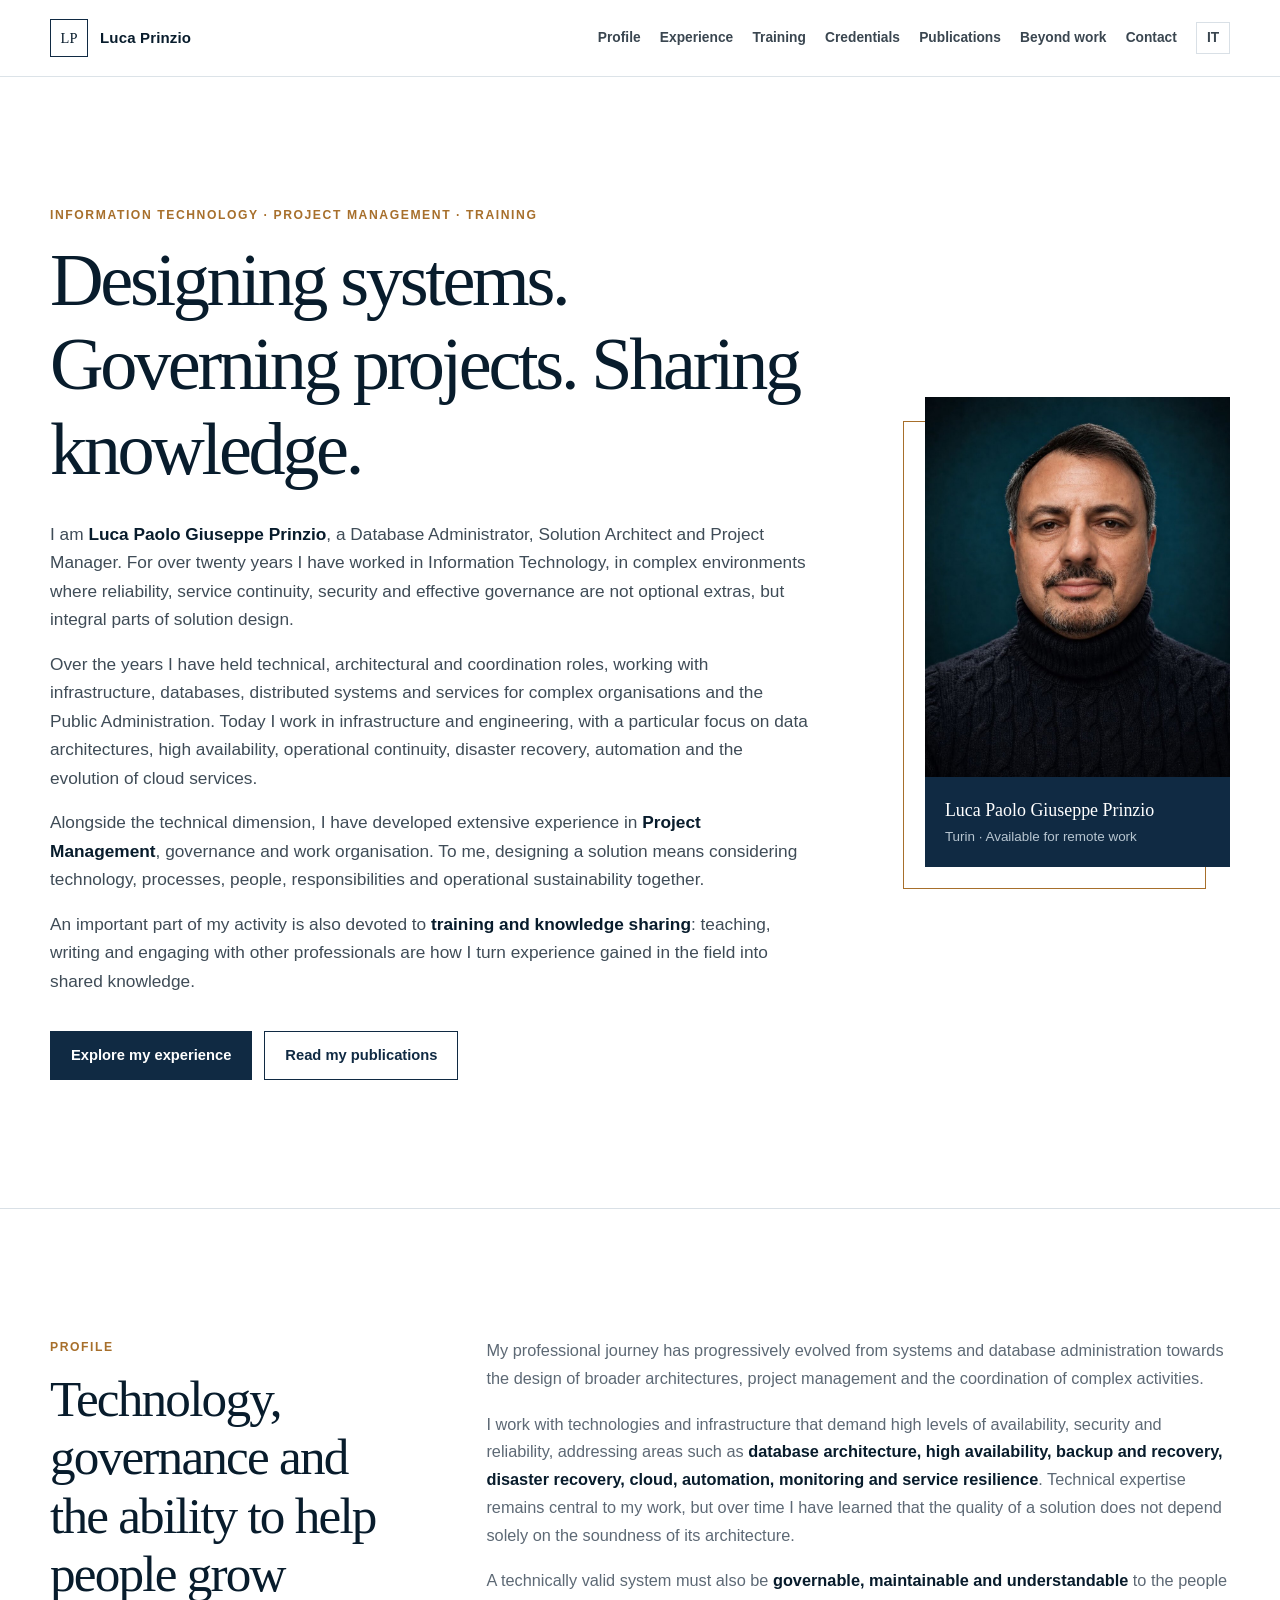
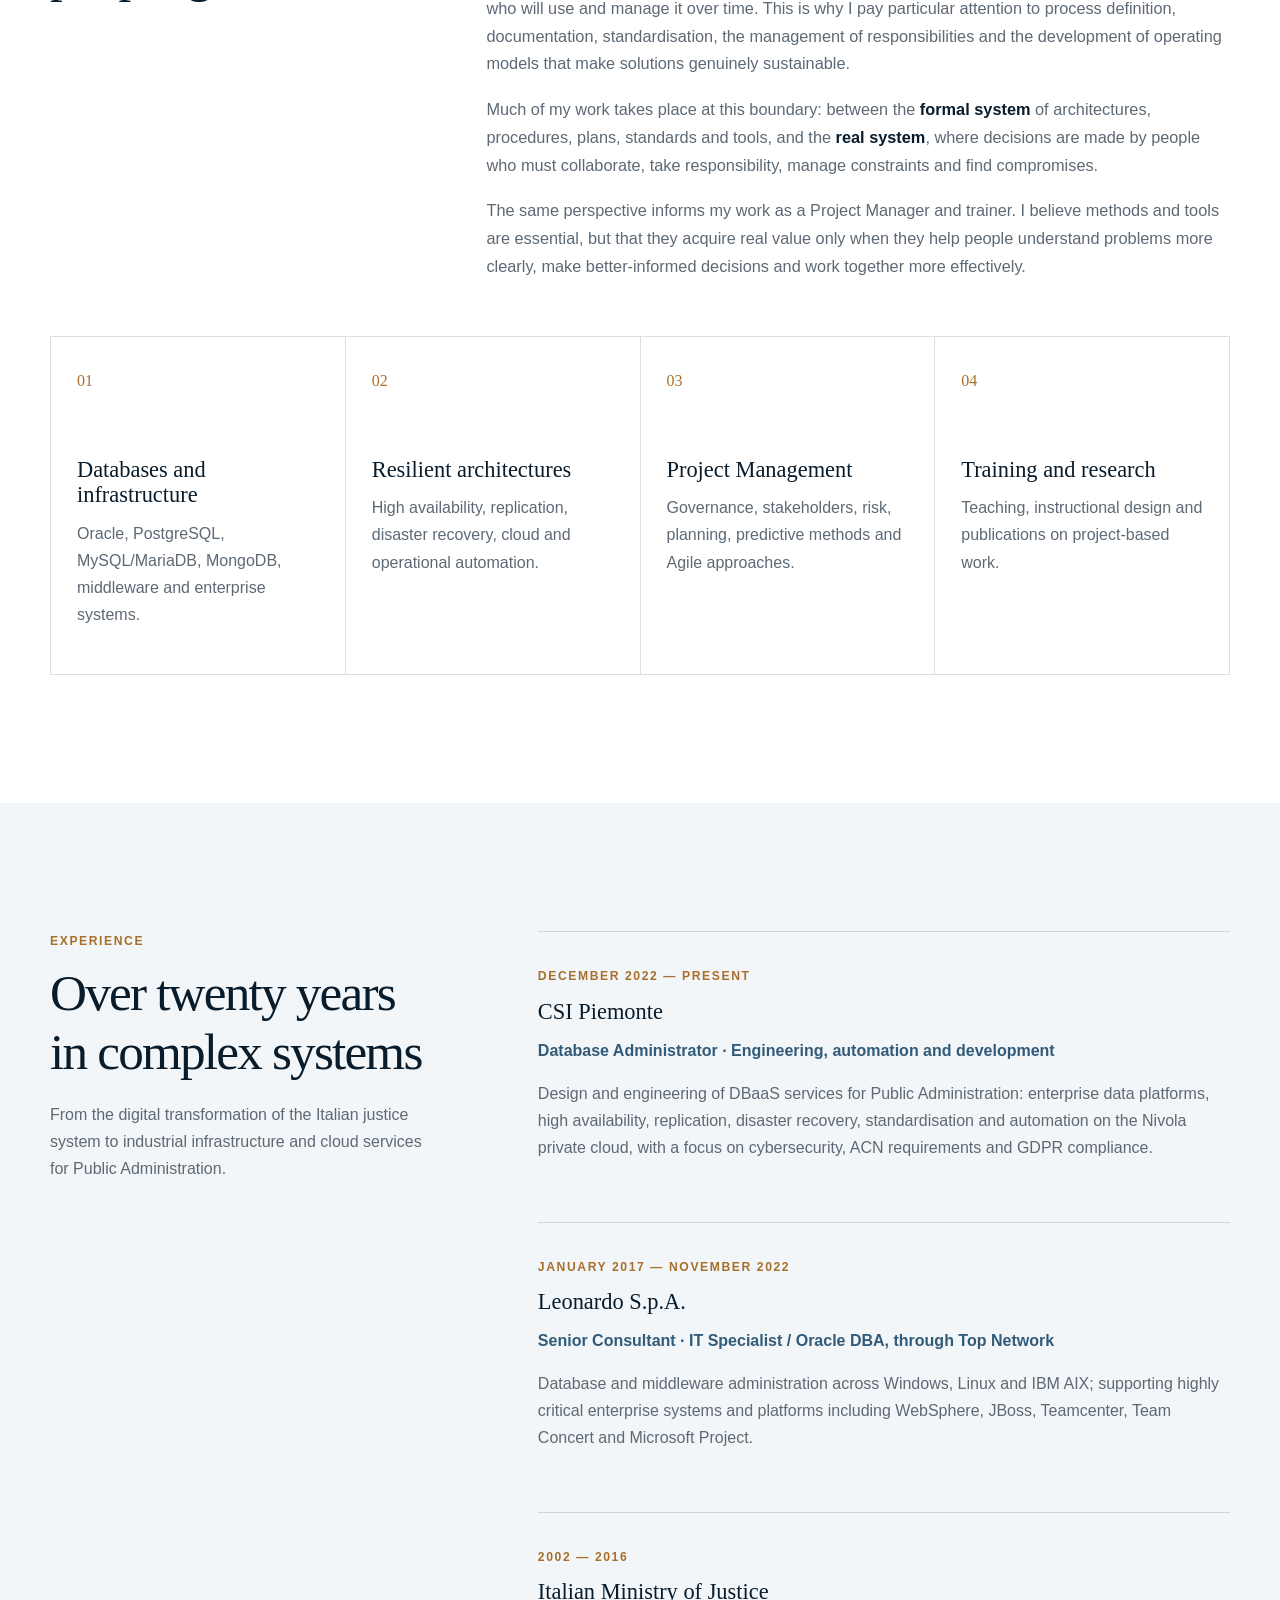
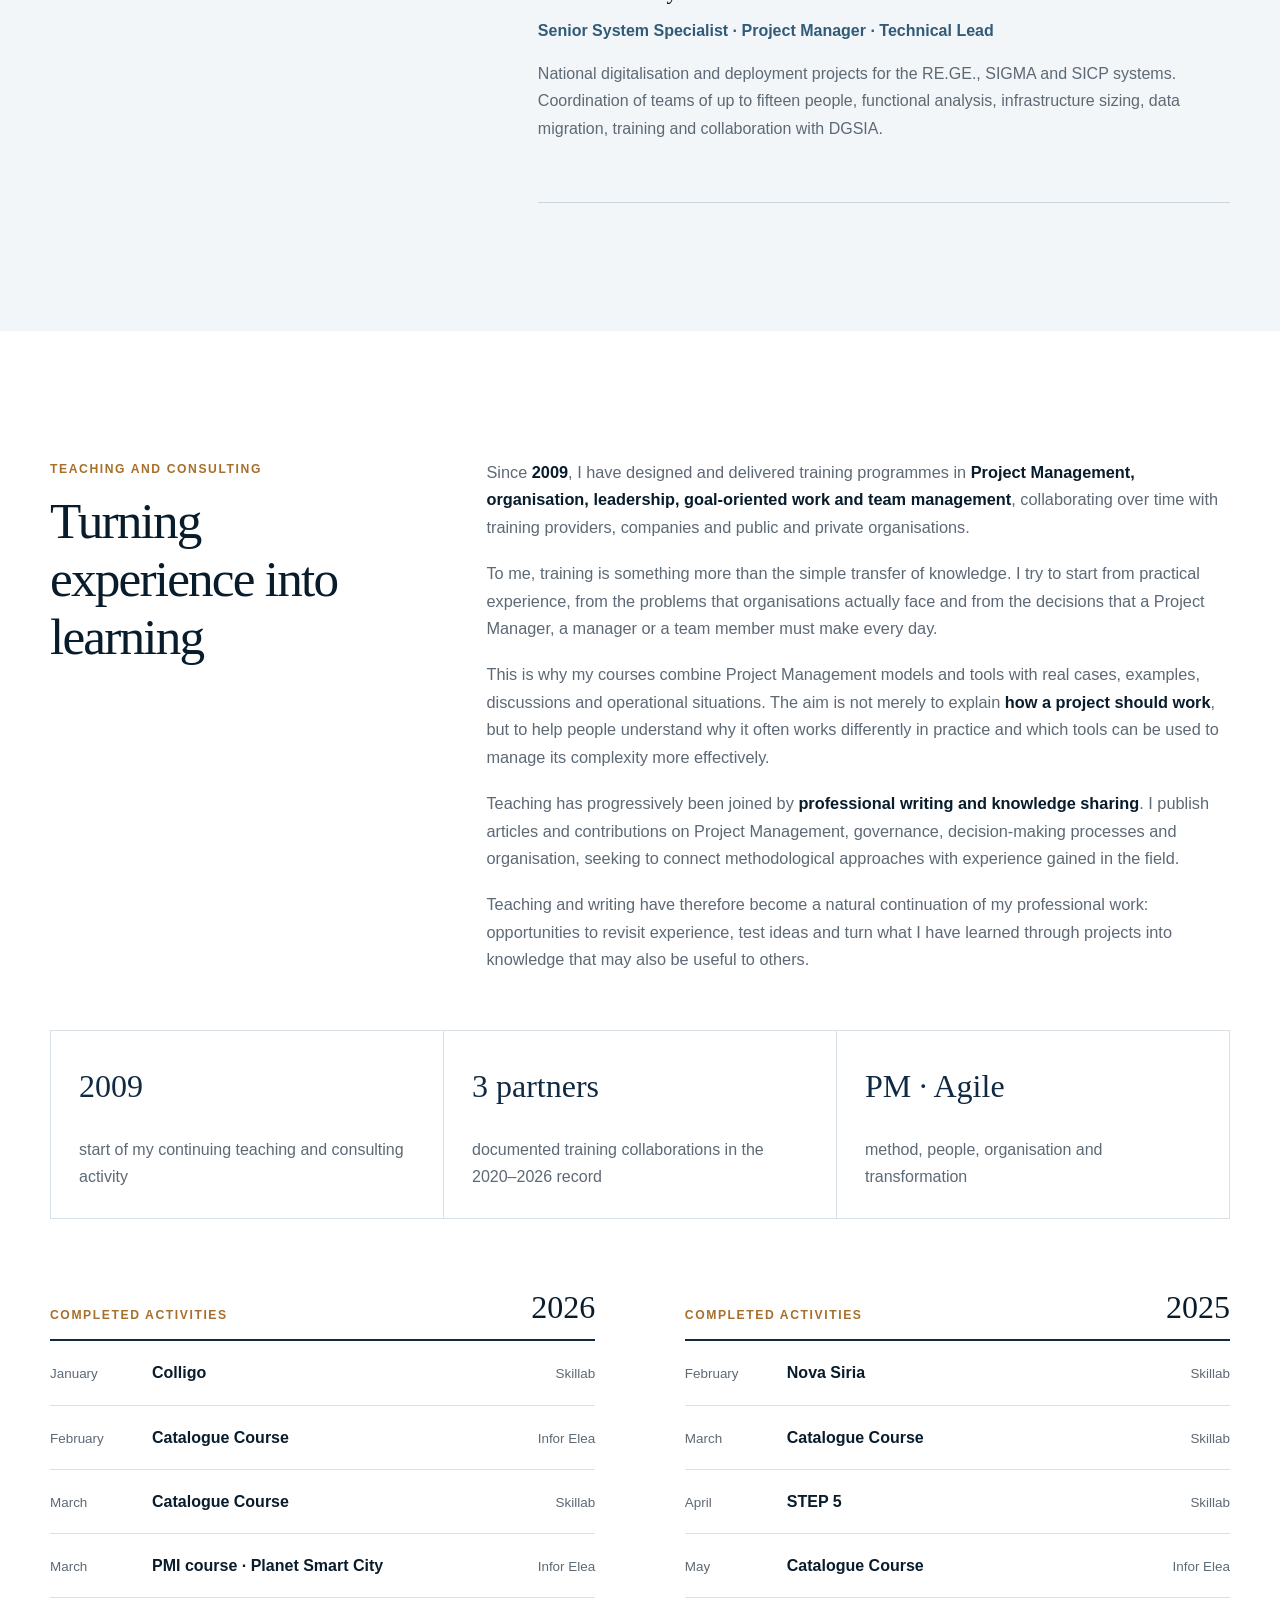
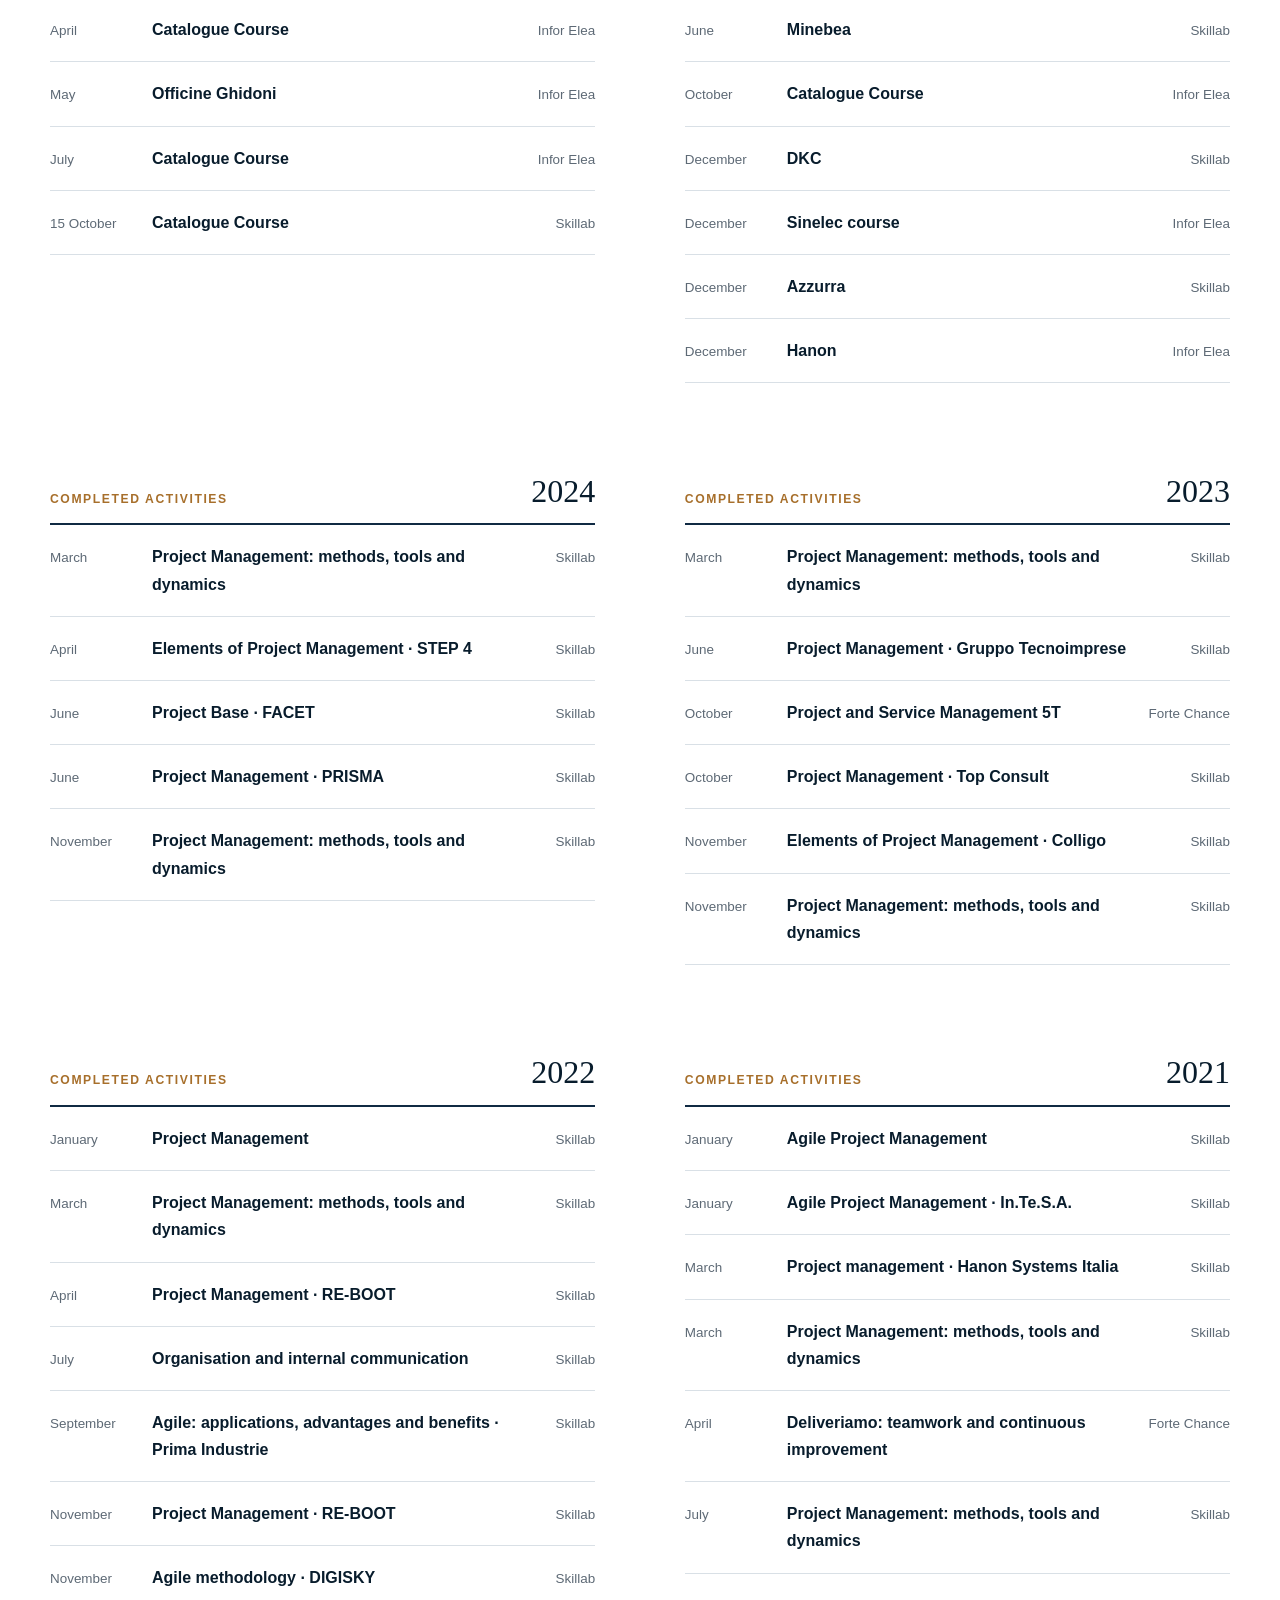
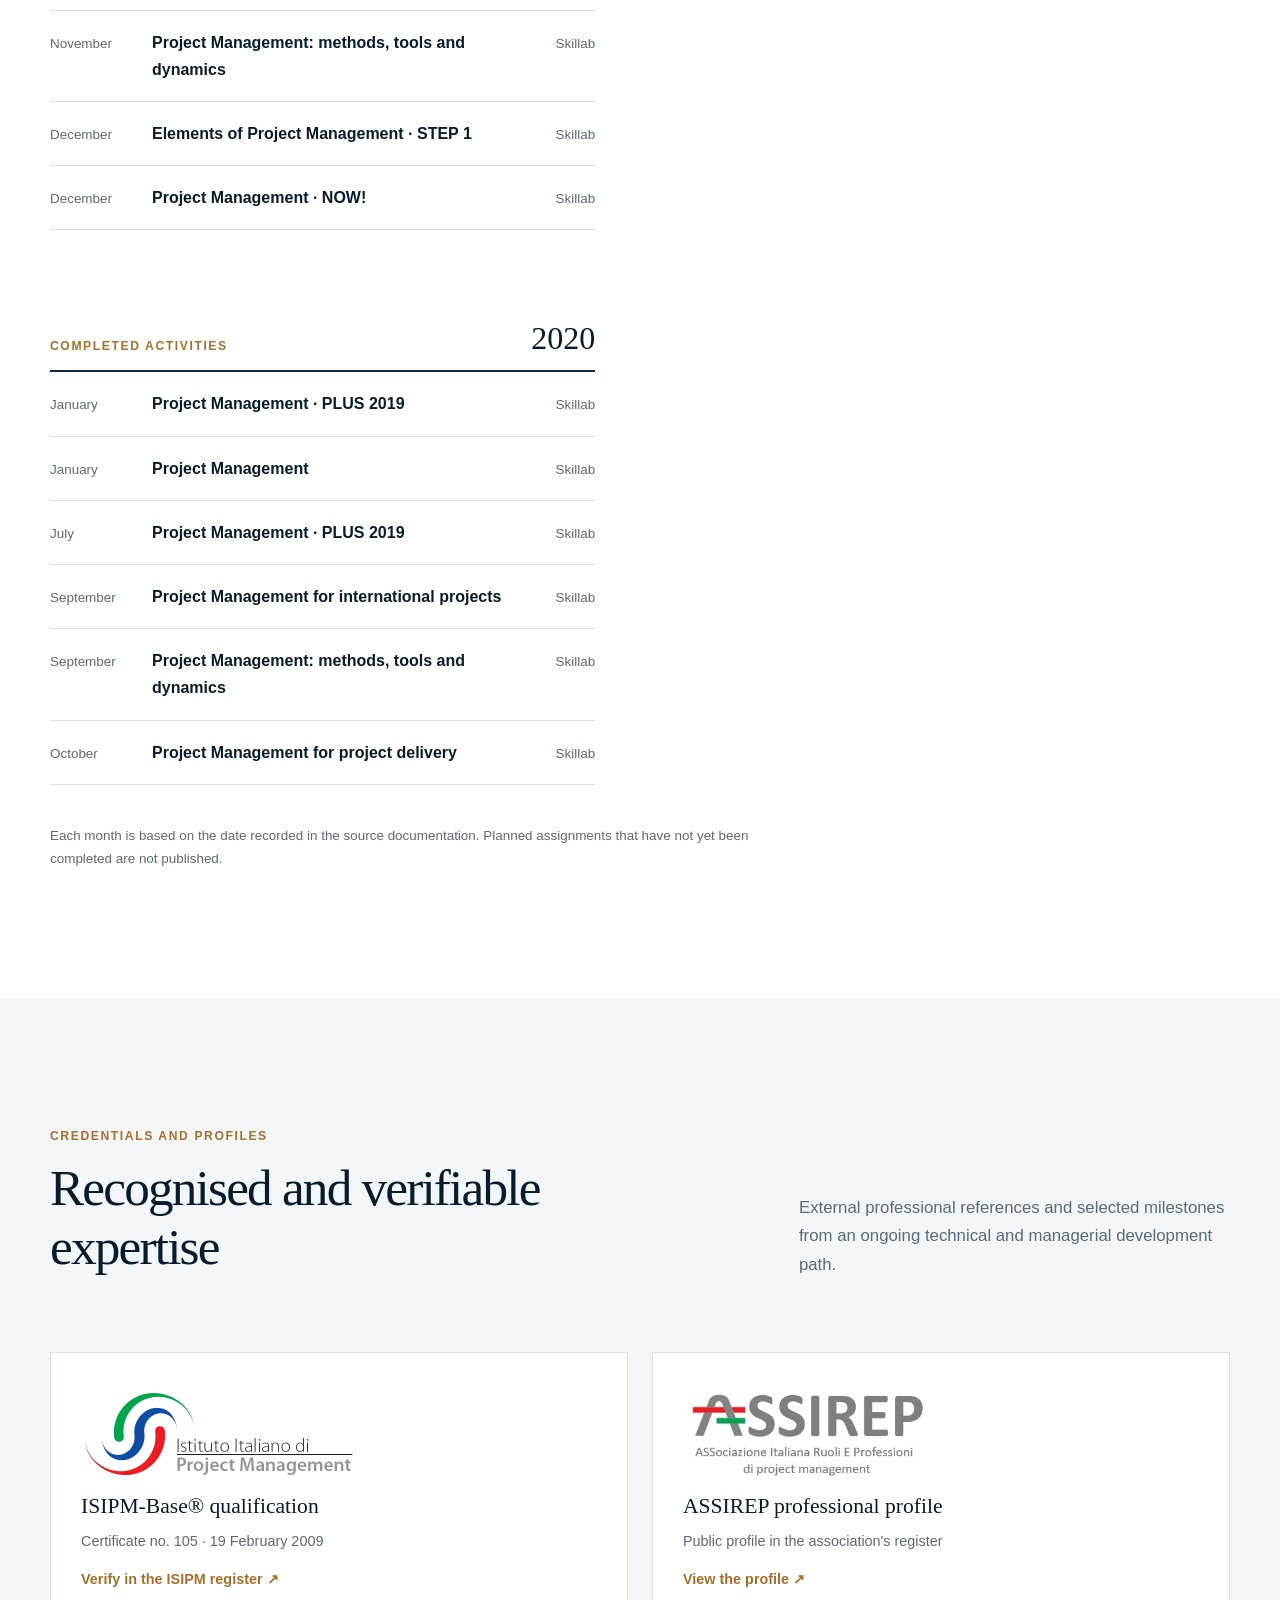
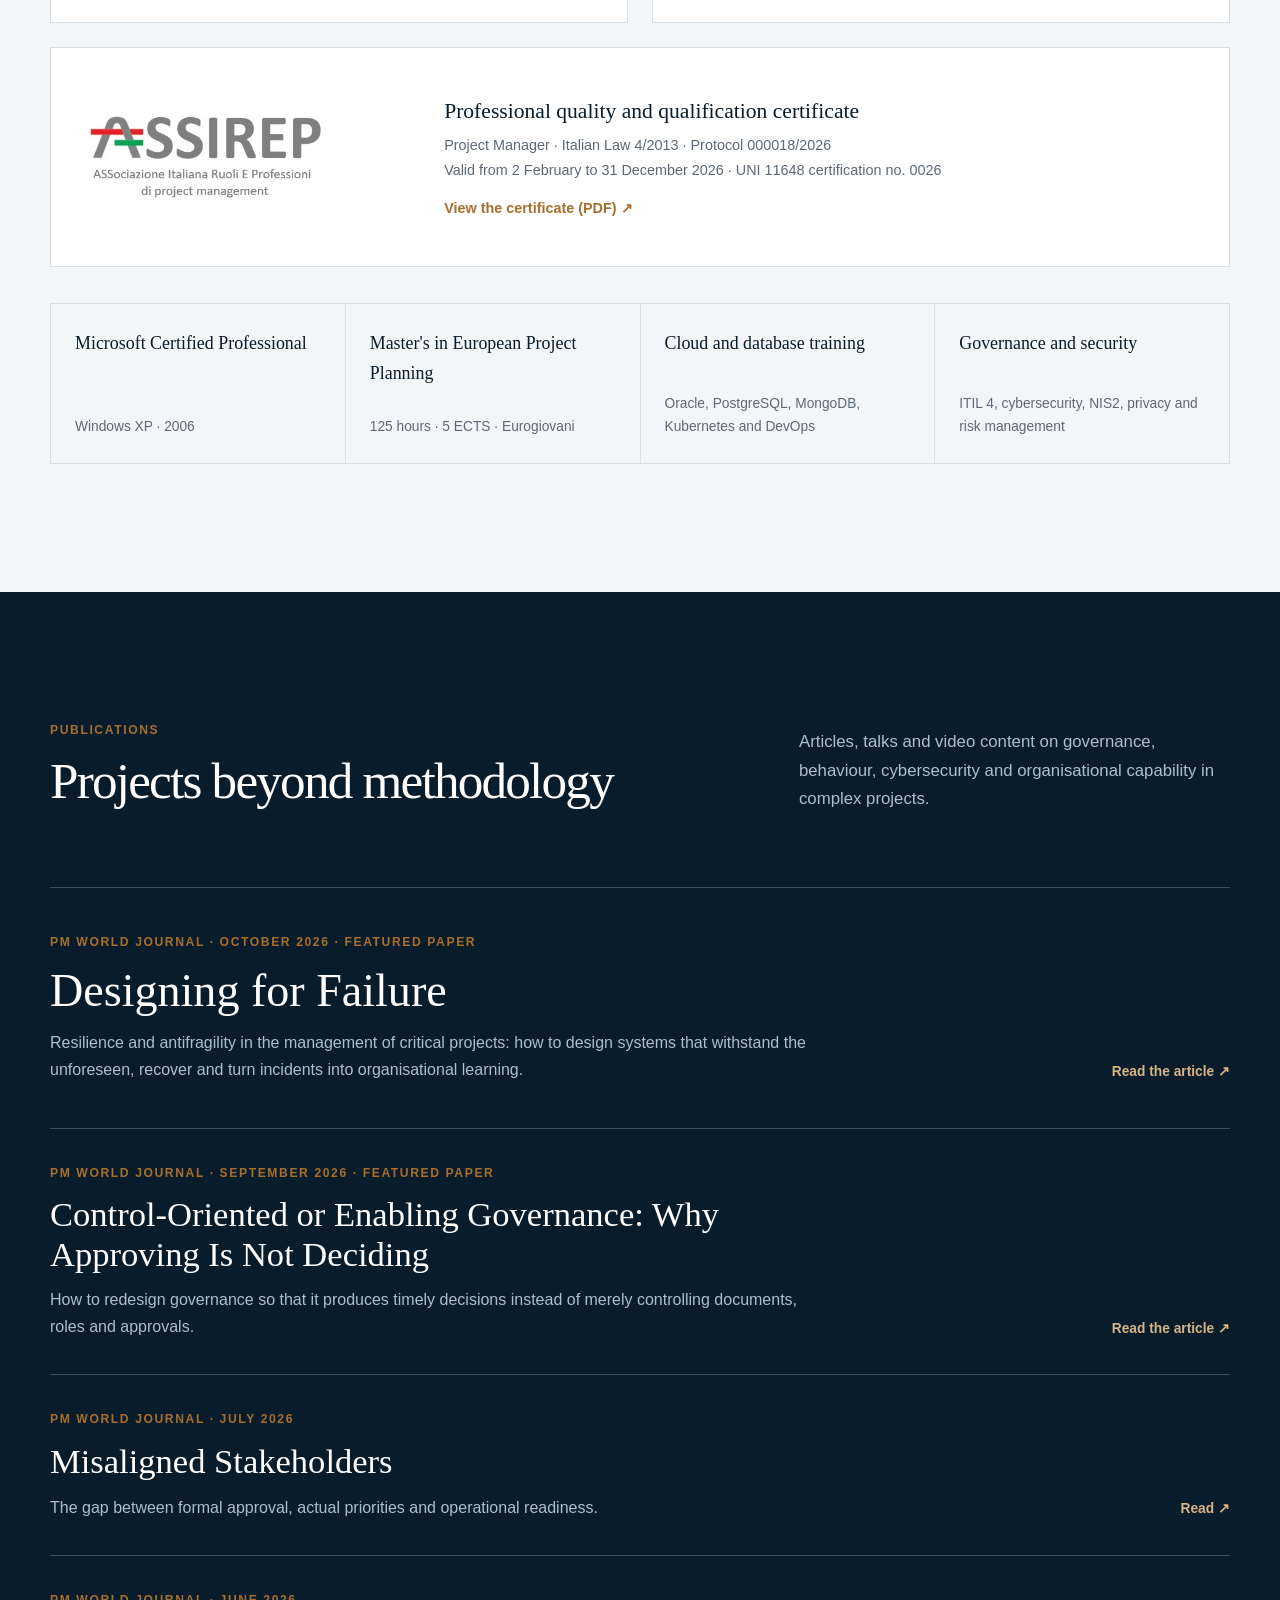
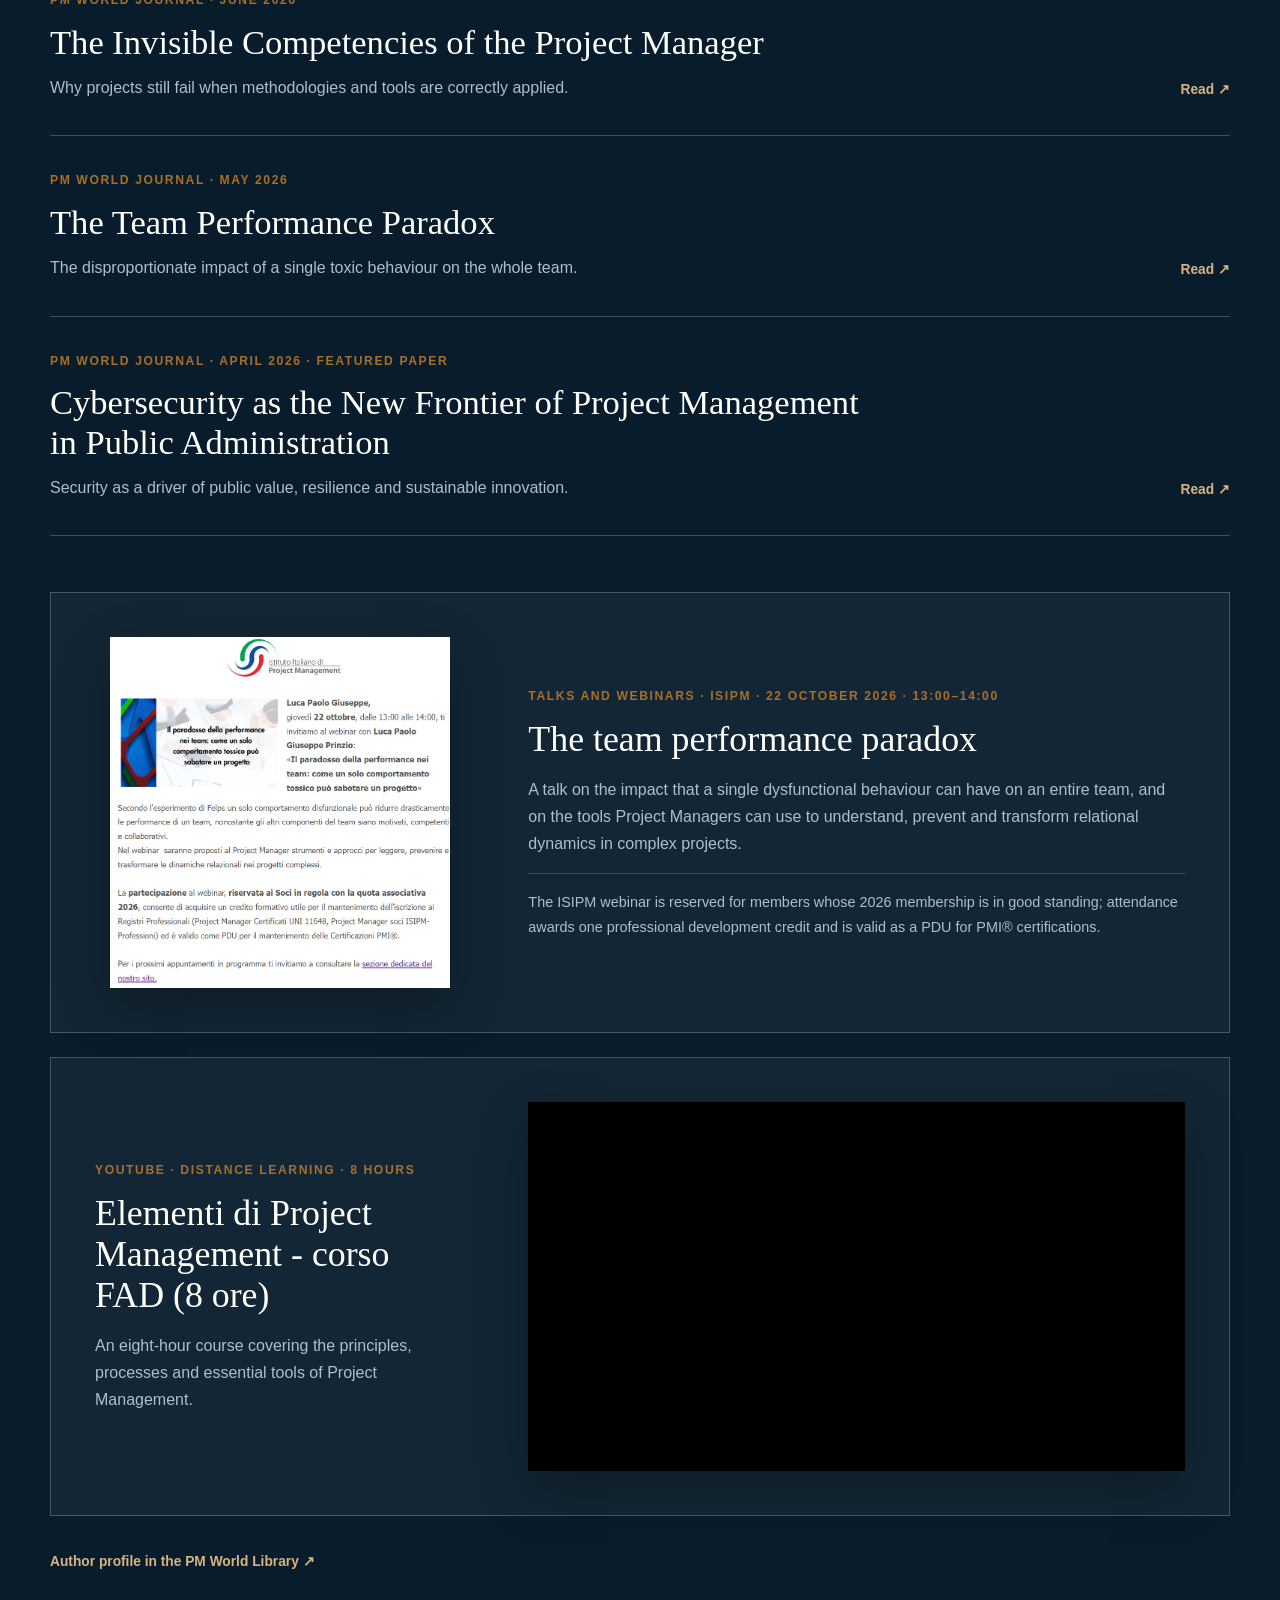
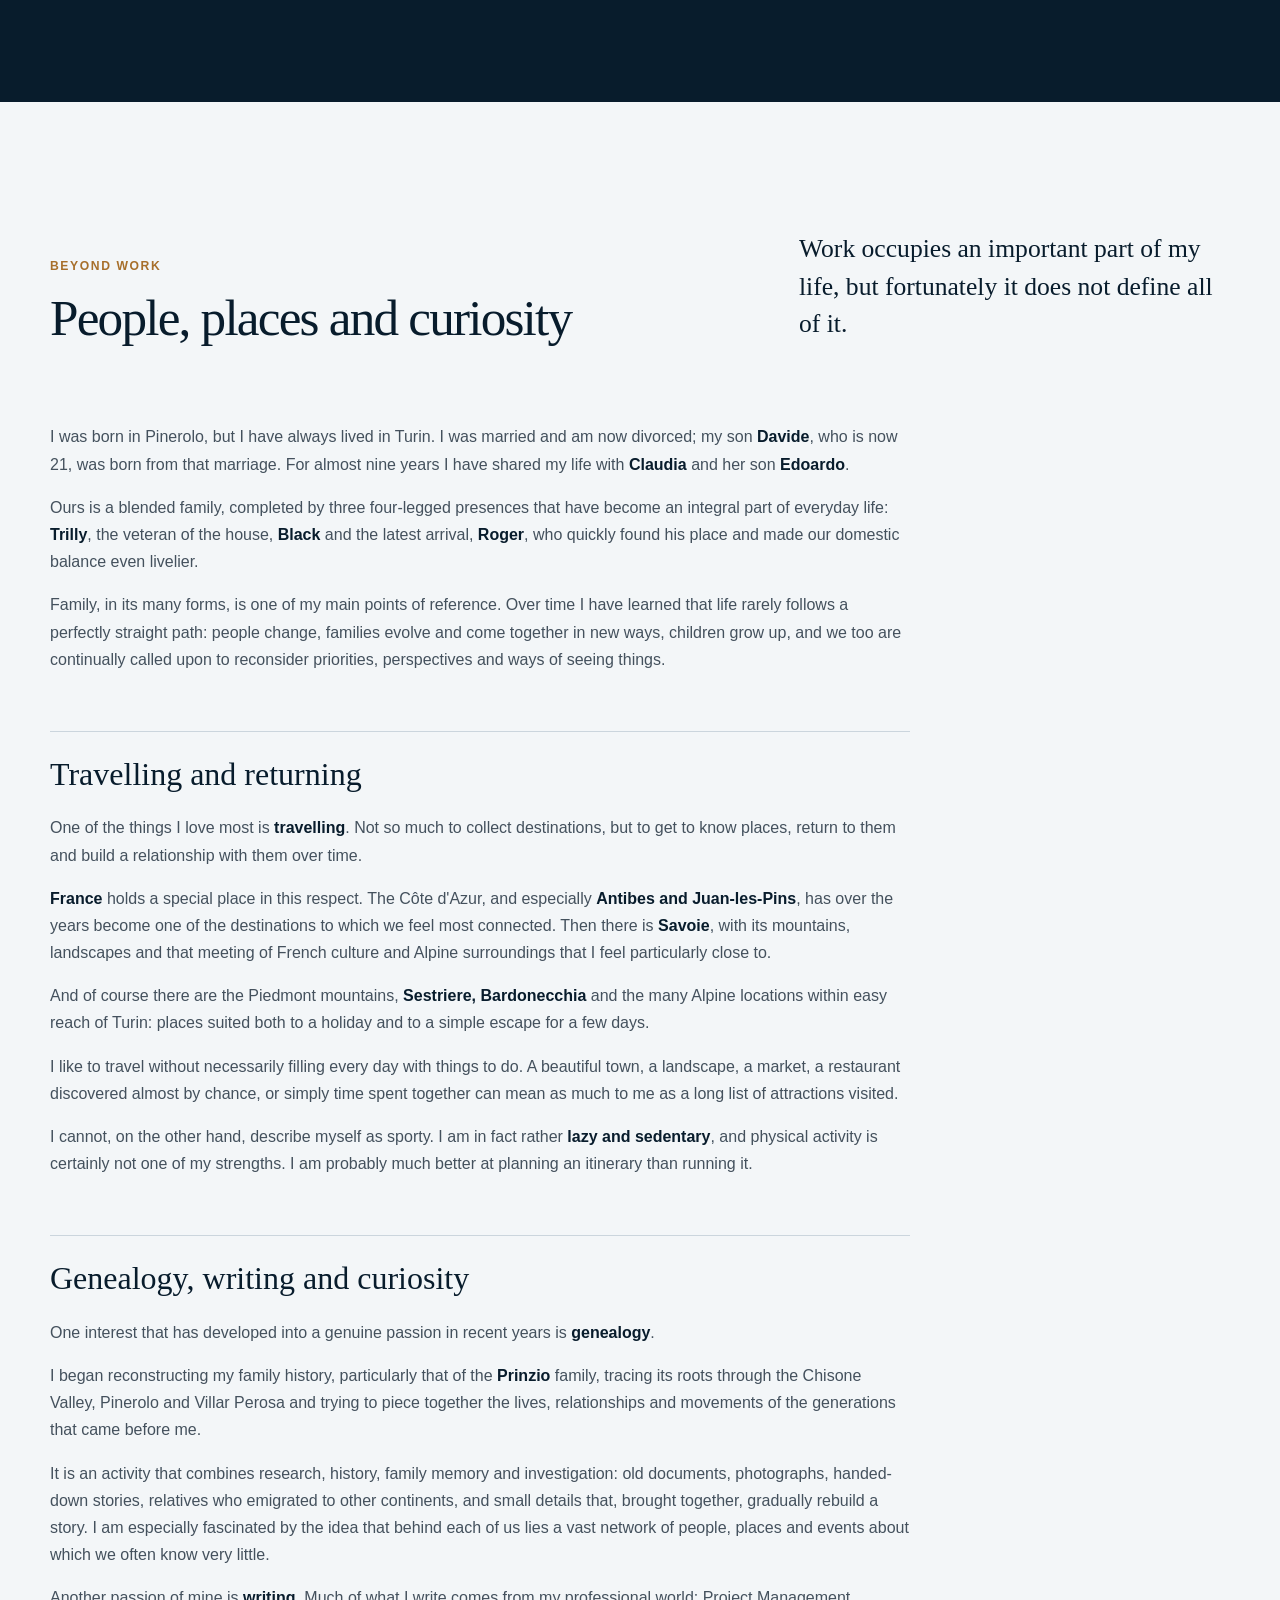
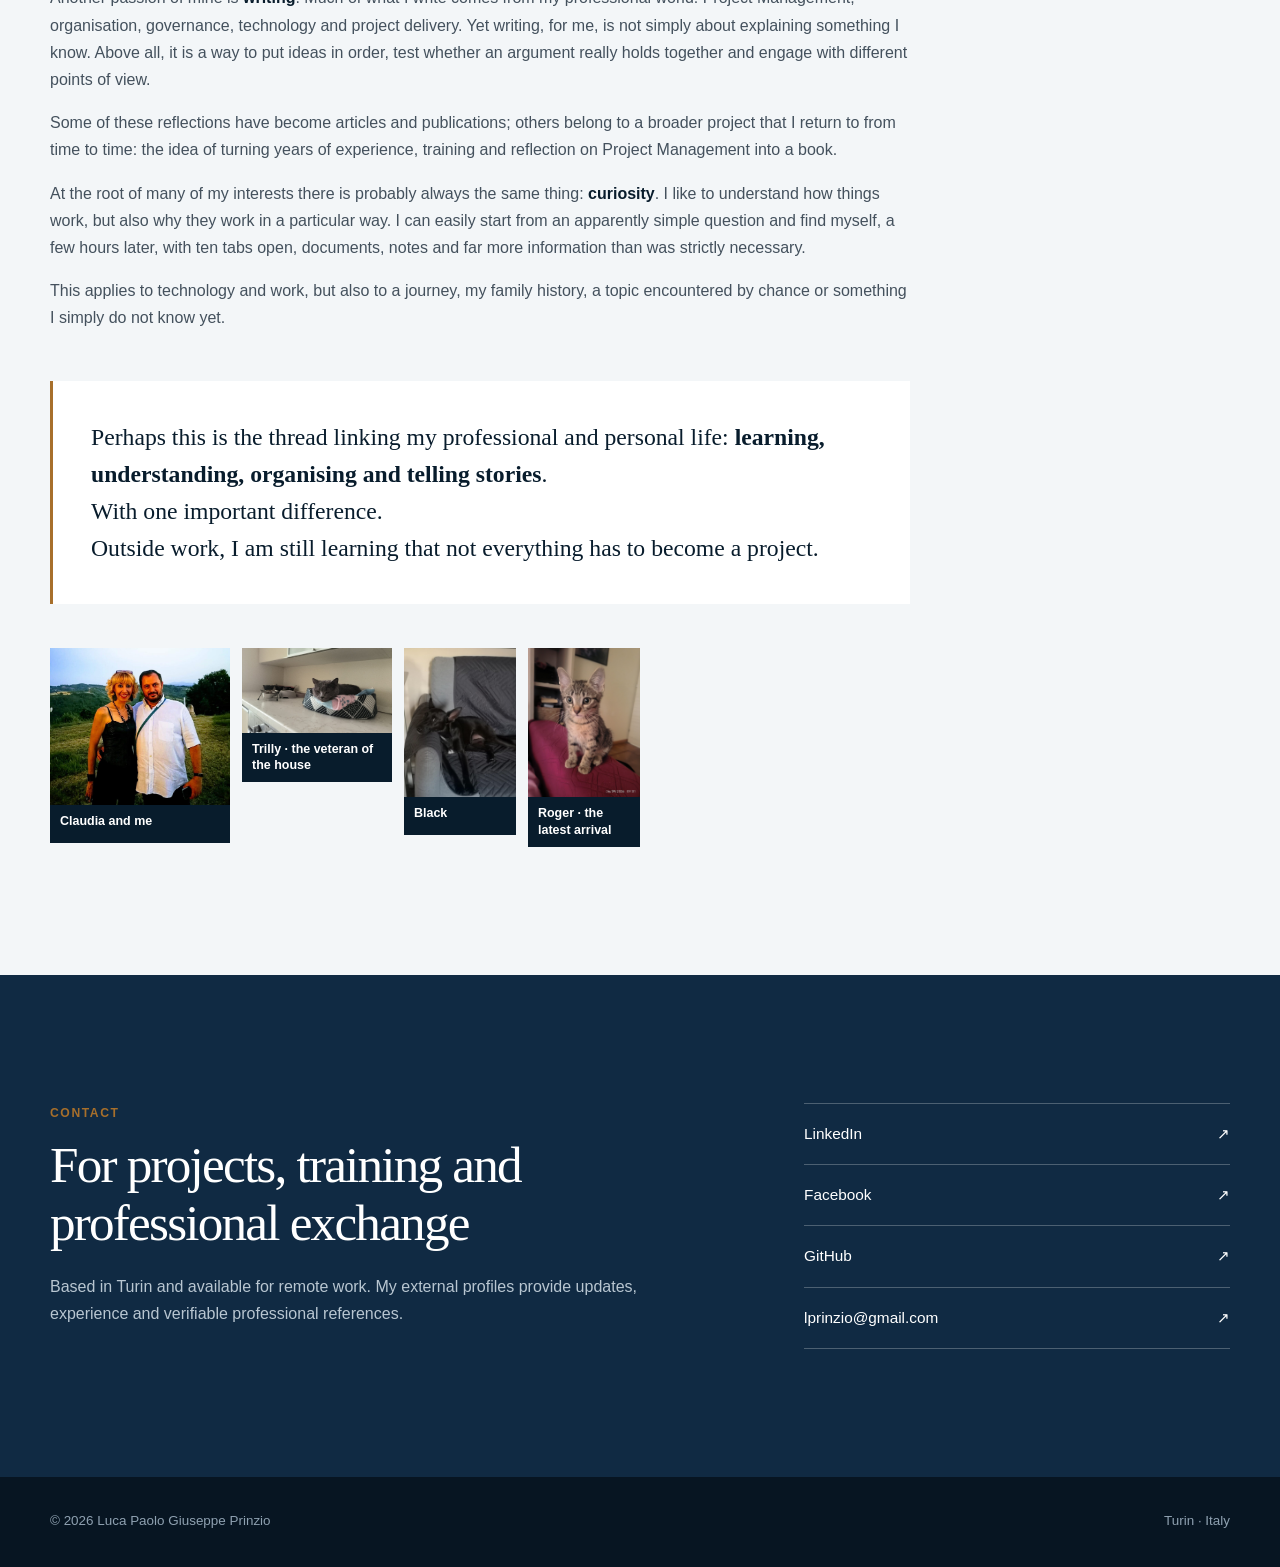
==== commit 1fe8d8e4: "Add October 2026 Skillab catalogue course to English site" ====
--- a/en/index.html
+++ b/en/index.html
@@ -315,6 +315,7 @@
                 <li><time datetime="2026-04">April</time><strong>Catalogue Course</strong><span>Infor Elea</span></li>
                 <li><time datetime="2026-05">May</time><strong>Officine Ghidoni</strong><span>Infor Elea</span></li>
                 <li><time datetime="2026-07">July</time><strong>Catalogue Course</strong><span>Infor Elea</span></li>
+                <li><time datetime="2026-10-15">15 October</time><strong>Catalogue Course</strong><span>Skillab</span></li>
               </ol>
             </section>
 
--- a/styles.css
+++ b/styles.css
@@ -672,6 +672,60 @@
   font-size: clamp(1.9rem, 3.6vw, 3rem);
 }
 
+.speaking-feature {
+  display: grid;
+  grid-template-columns: minmax(220px, 0.72fr) minmax(0, 1.28fr);
+  align-items: center;
+  gap: clamp(28px, 5vw, 72px);
+  margin-top: 56px;
+  padding: clamp(24px, 4vw, 44px);
+  border: 1px solid rgba(255, 255, 255, 0.22);
+  background: rgba(255, 255, 255, 0.045);
+}
+
+.speaking-poster {
+  display: block;
+  width: min(100%, 340px);
+  justify-self: center;
+  overflow: hidden;
+  background: #fff;
+  box-shadow: 0 20px 50px rgba(0, 0, 0, 0.28);
+}
+
+.speaking-poster img {
+  width: 100%;
+  height: auto;
+  transition: transform 200ms ease;
+}
+
+.speaking-poster:hover img {
+  transform: scale(1.012);
+}
+
+.speaking-feature-copy h3 {
+  margin-bottom: 16px;
+  font-size: clamp(1.55rem, 2.8vw, 2.35rem);
+}
+
+.speaking-feature-copy > p:not(.publication-meta) {
+  max-width: 720px;
+  color: #afbecb;
+}
+
+.speaking-feature-copy > p:last-child {
+  margin-bottom: 0;
+}
+
+.speaking-note {
+  padding-top: 16px;
+  border-top: 1px solid rgba(255, 255, 255, 0.18);
+  font-size: 0.9rem;
+}
+
+.speaking-feature + .video-feature {
+  margin-top: 24px;
+}
+
 .video-feature {
   display: grid;
   grid-template-columns: minmax(240px, 0.72fr) minmax(0, 1.28fr);
@@ -926,6 +980,7 @@
   .credential-grid,
   .teaching-history,
   .publication-card,
+  .speaking-feature,
   .video-feature {
     grid-template-columns: 1fr;
   }
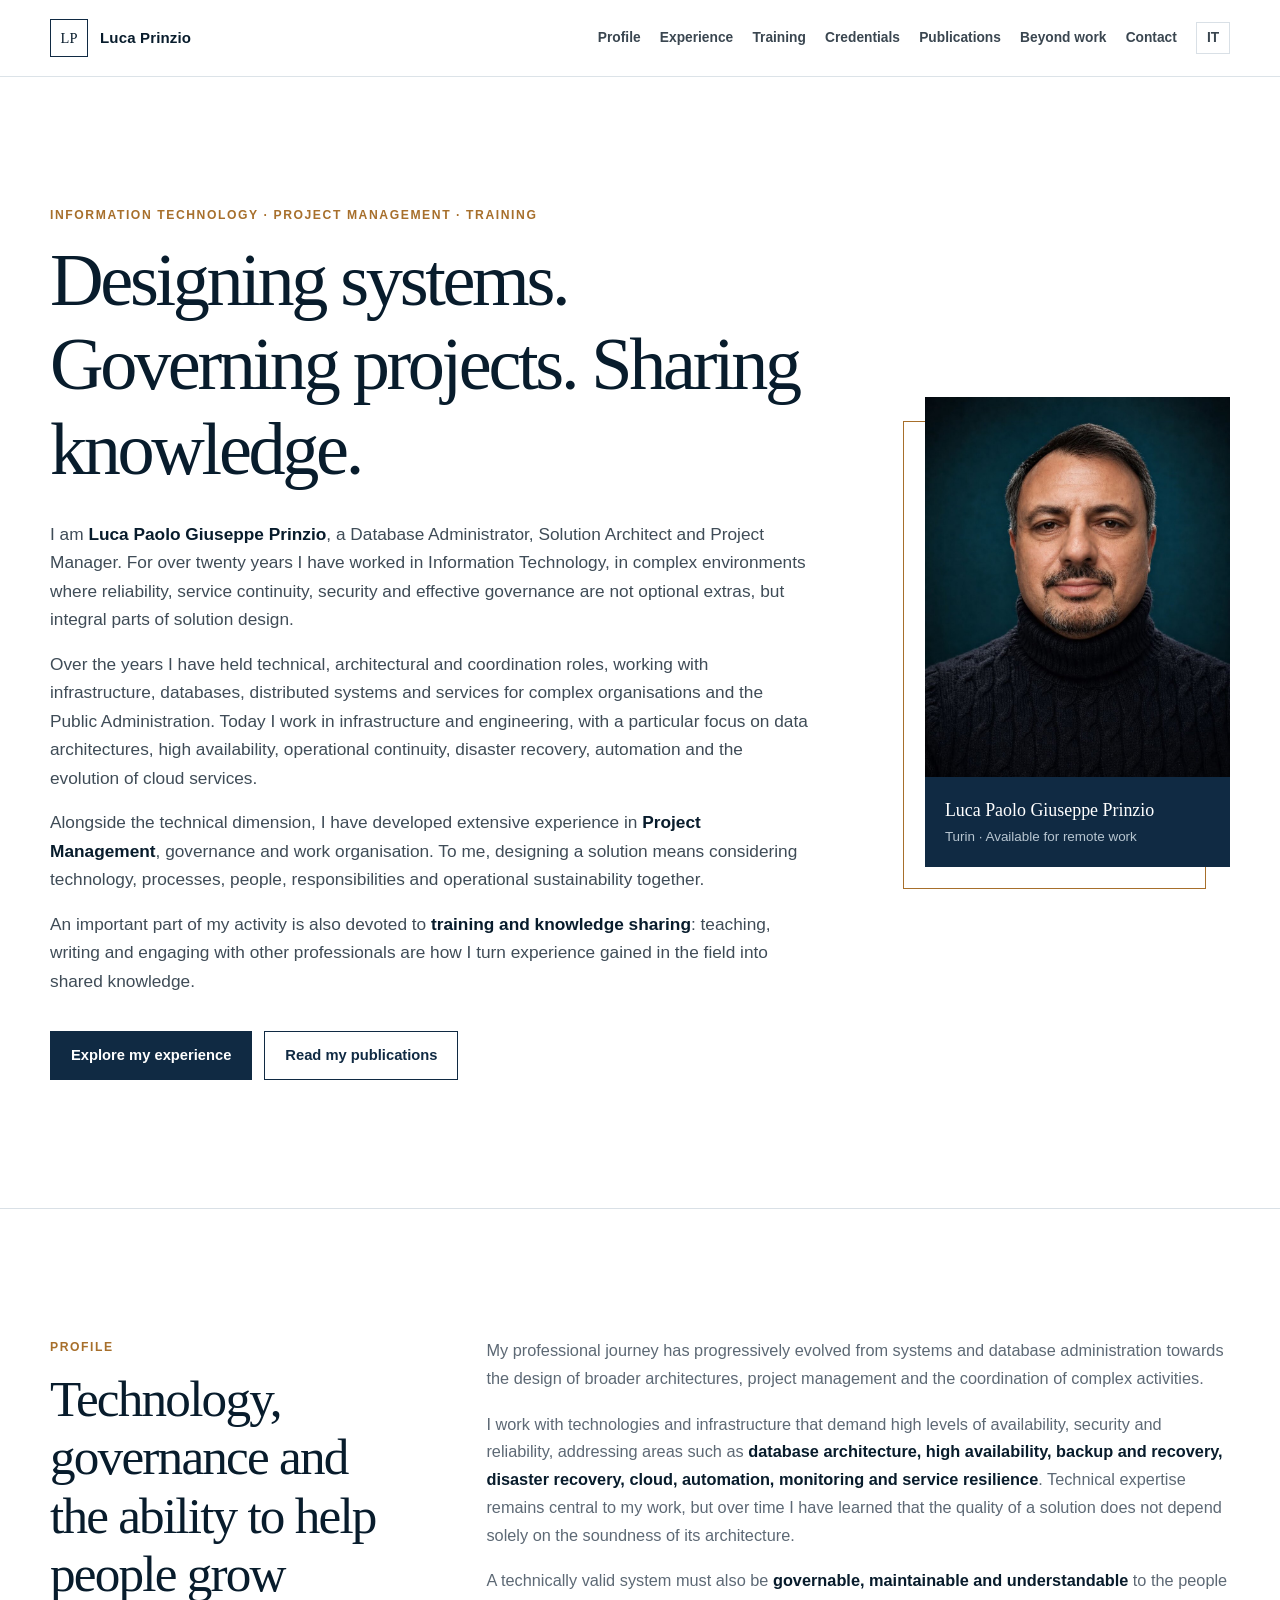
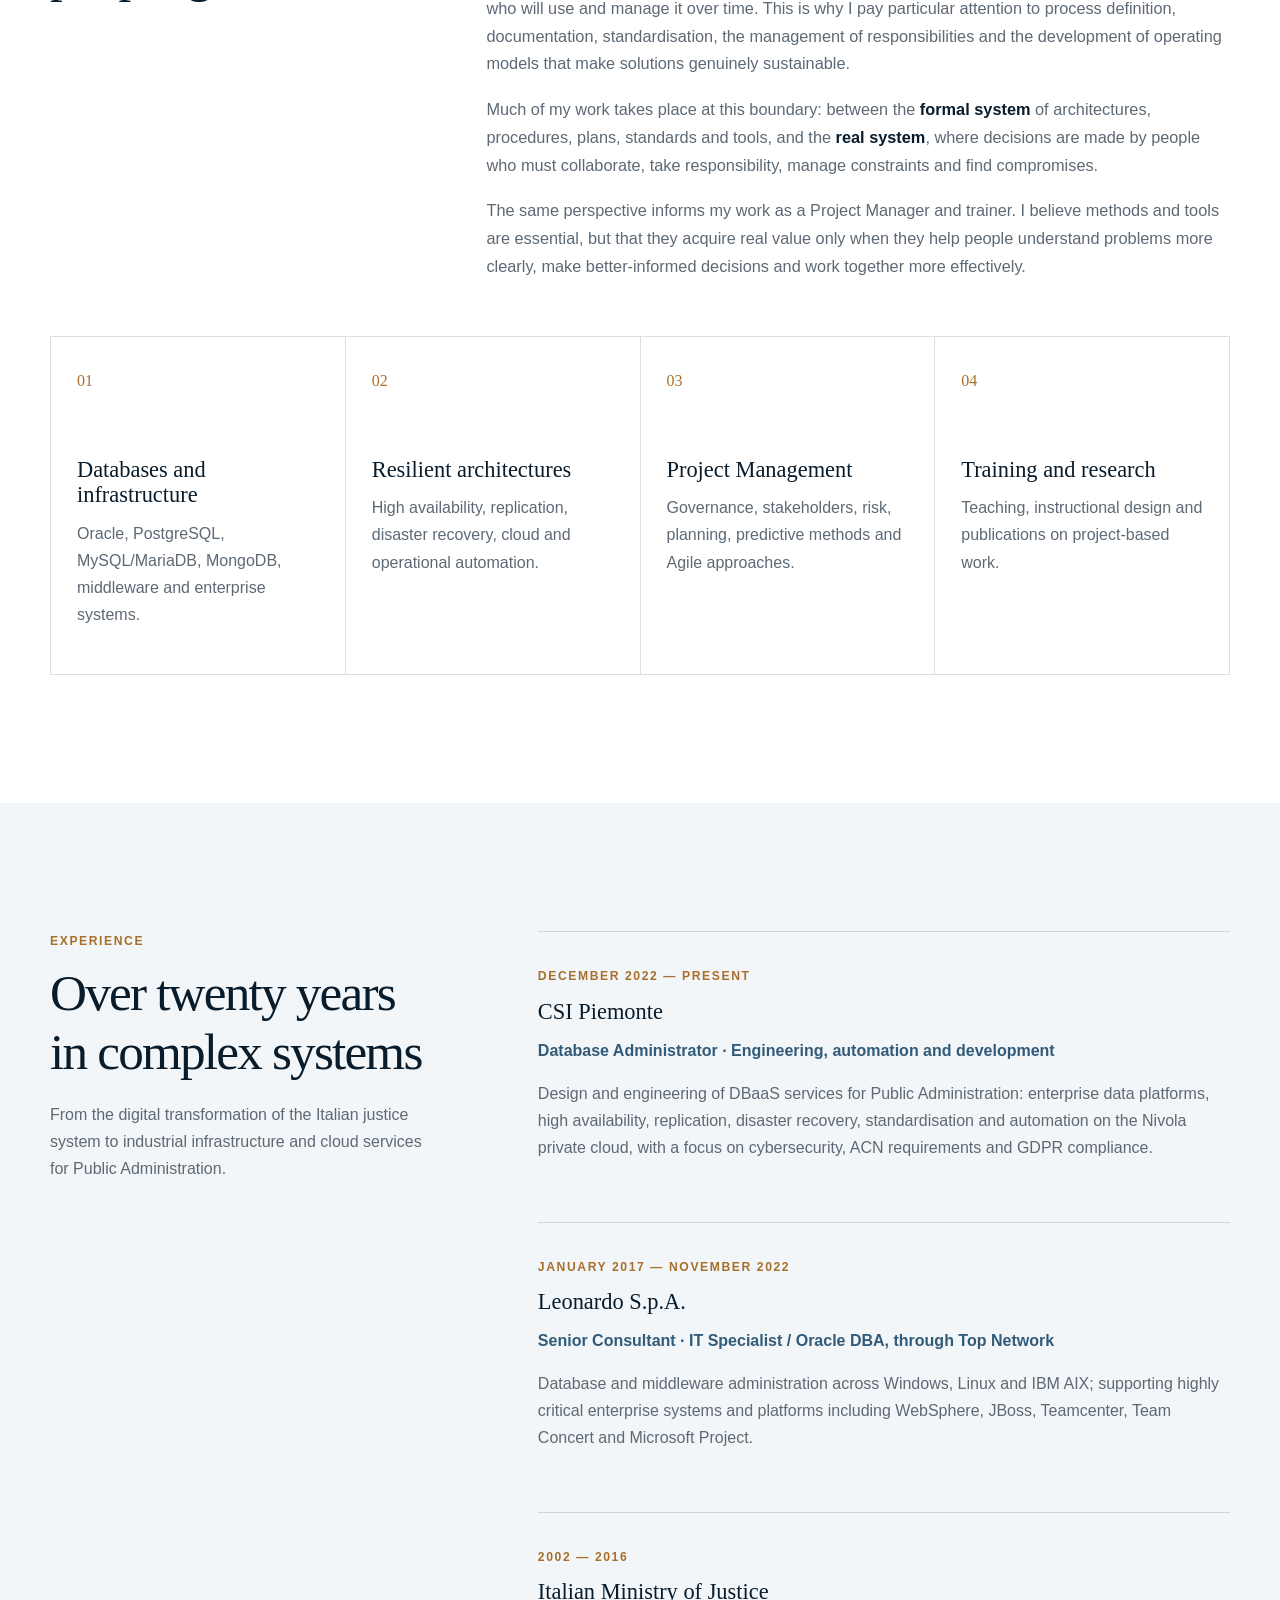
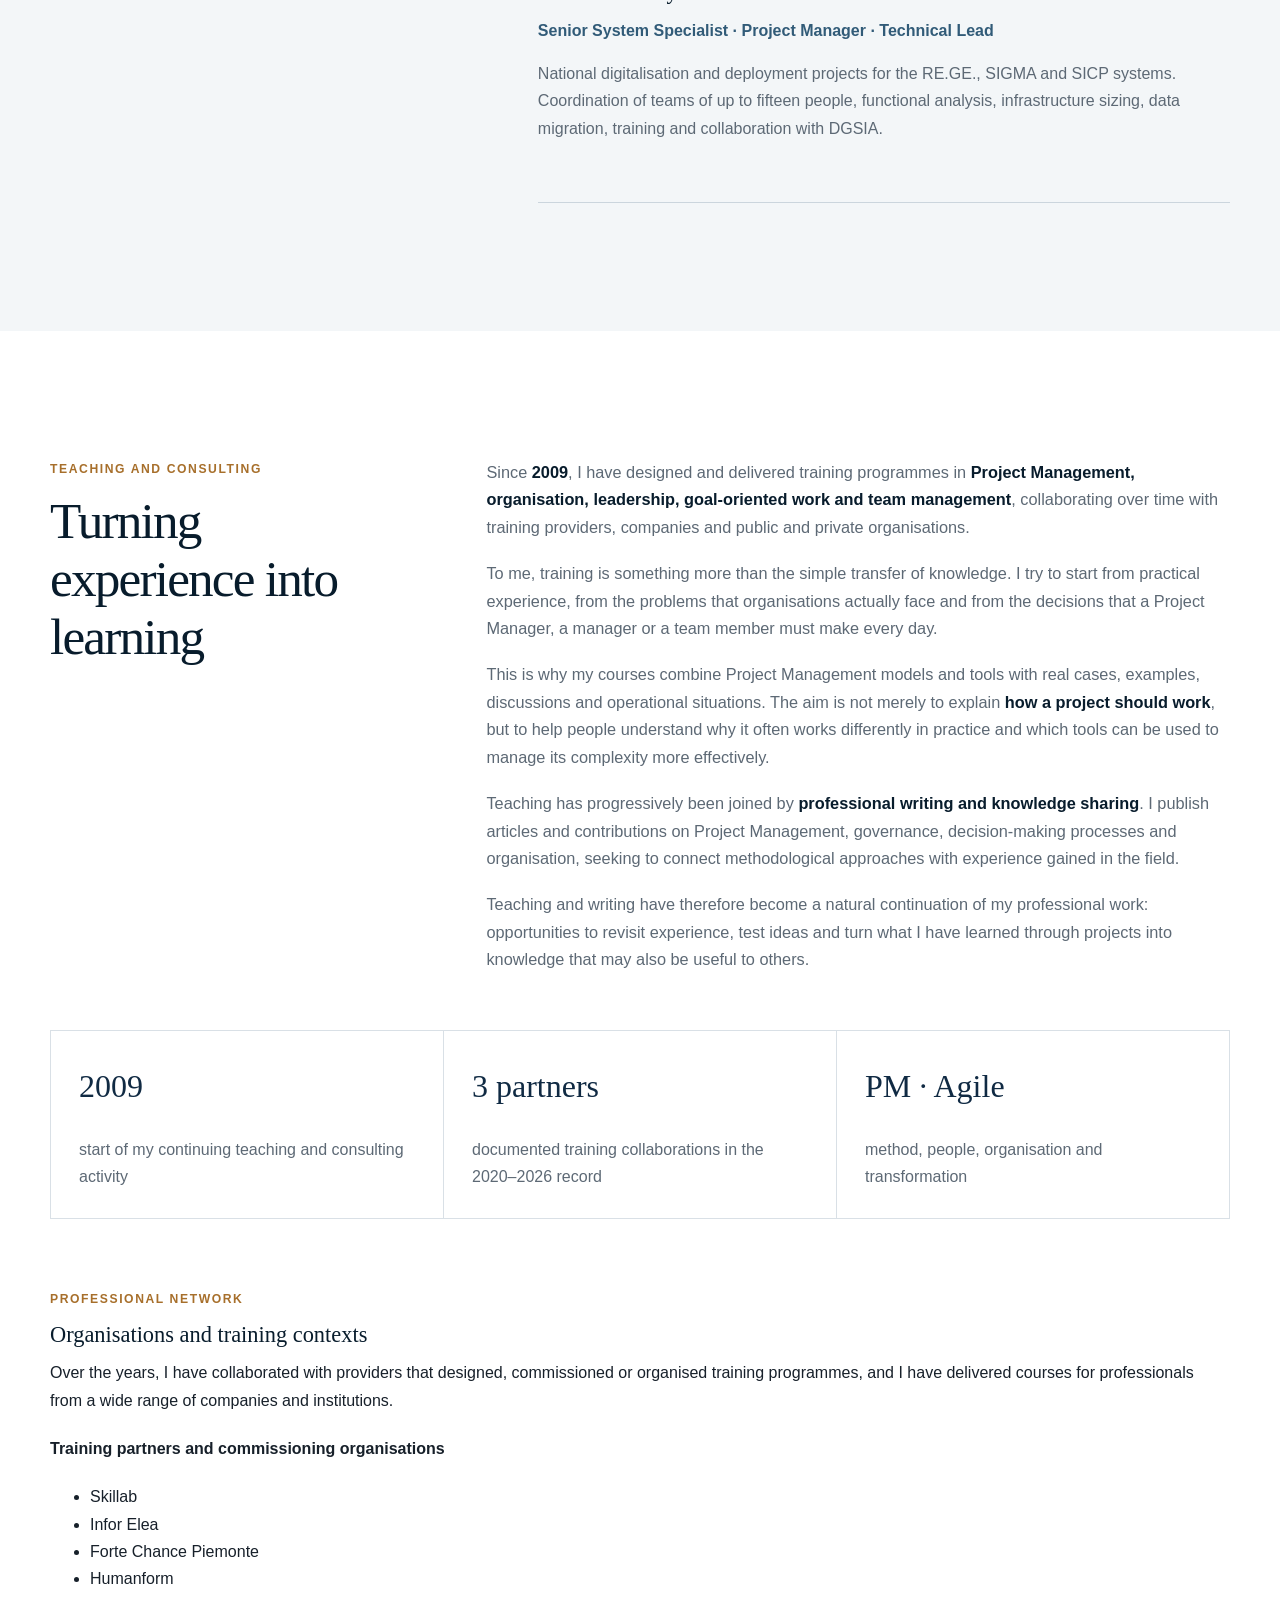
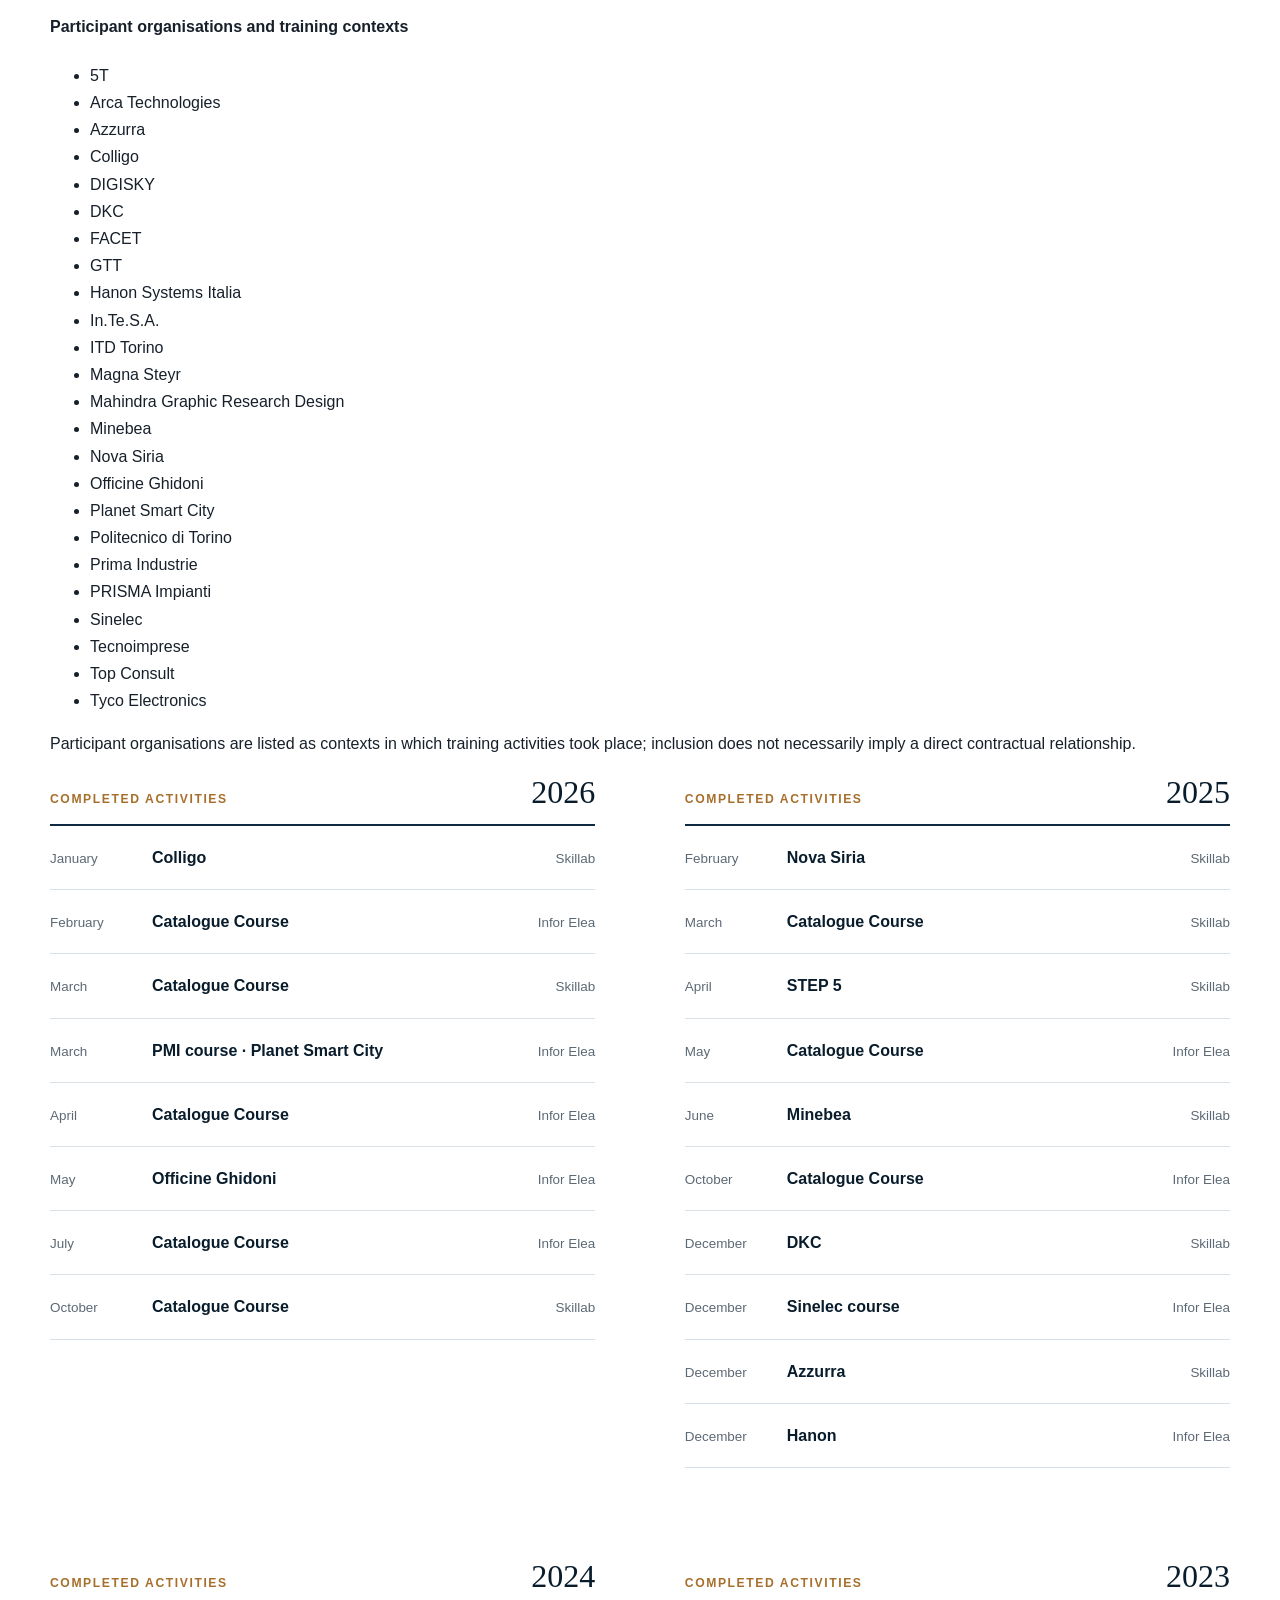
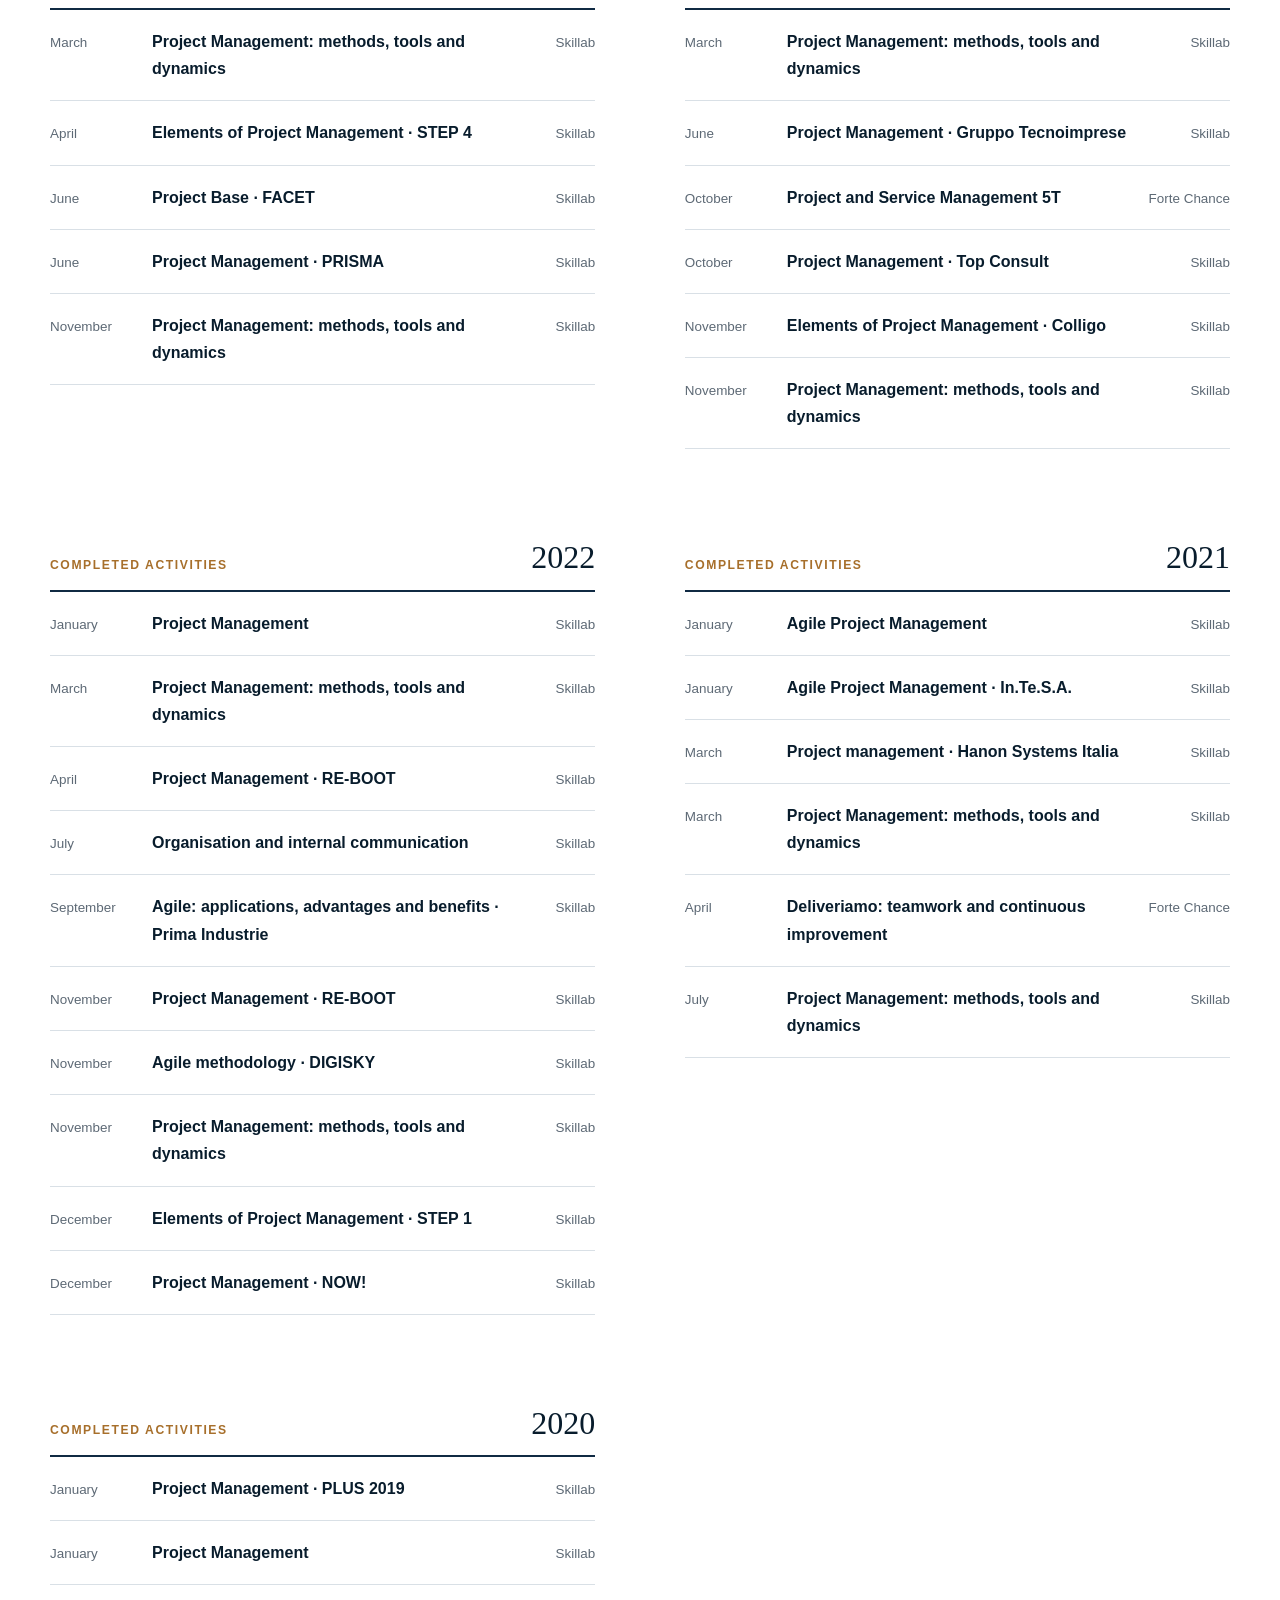
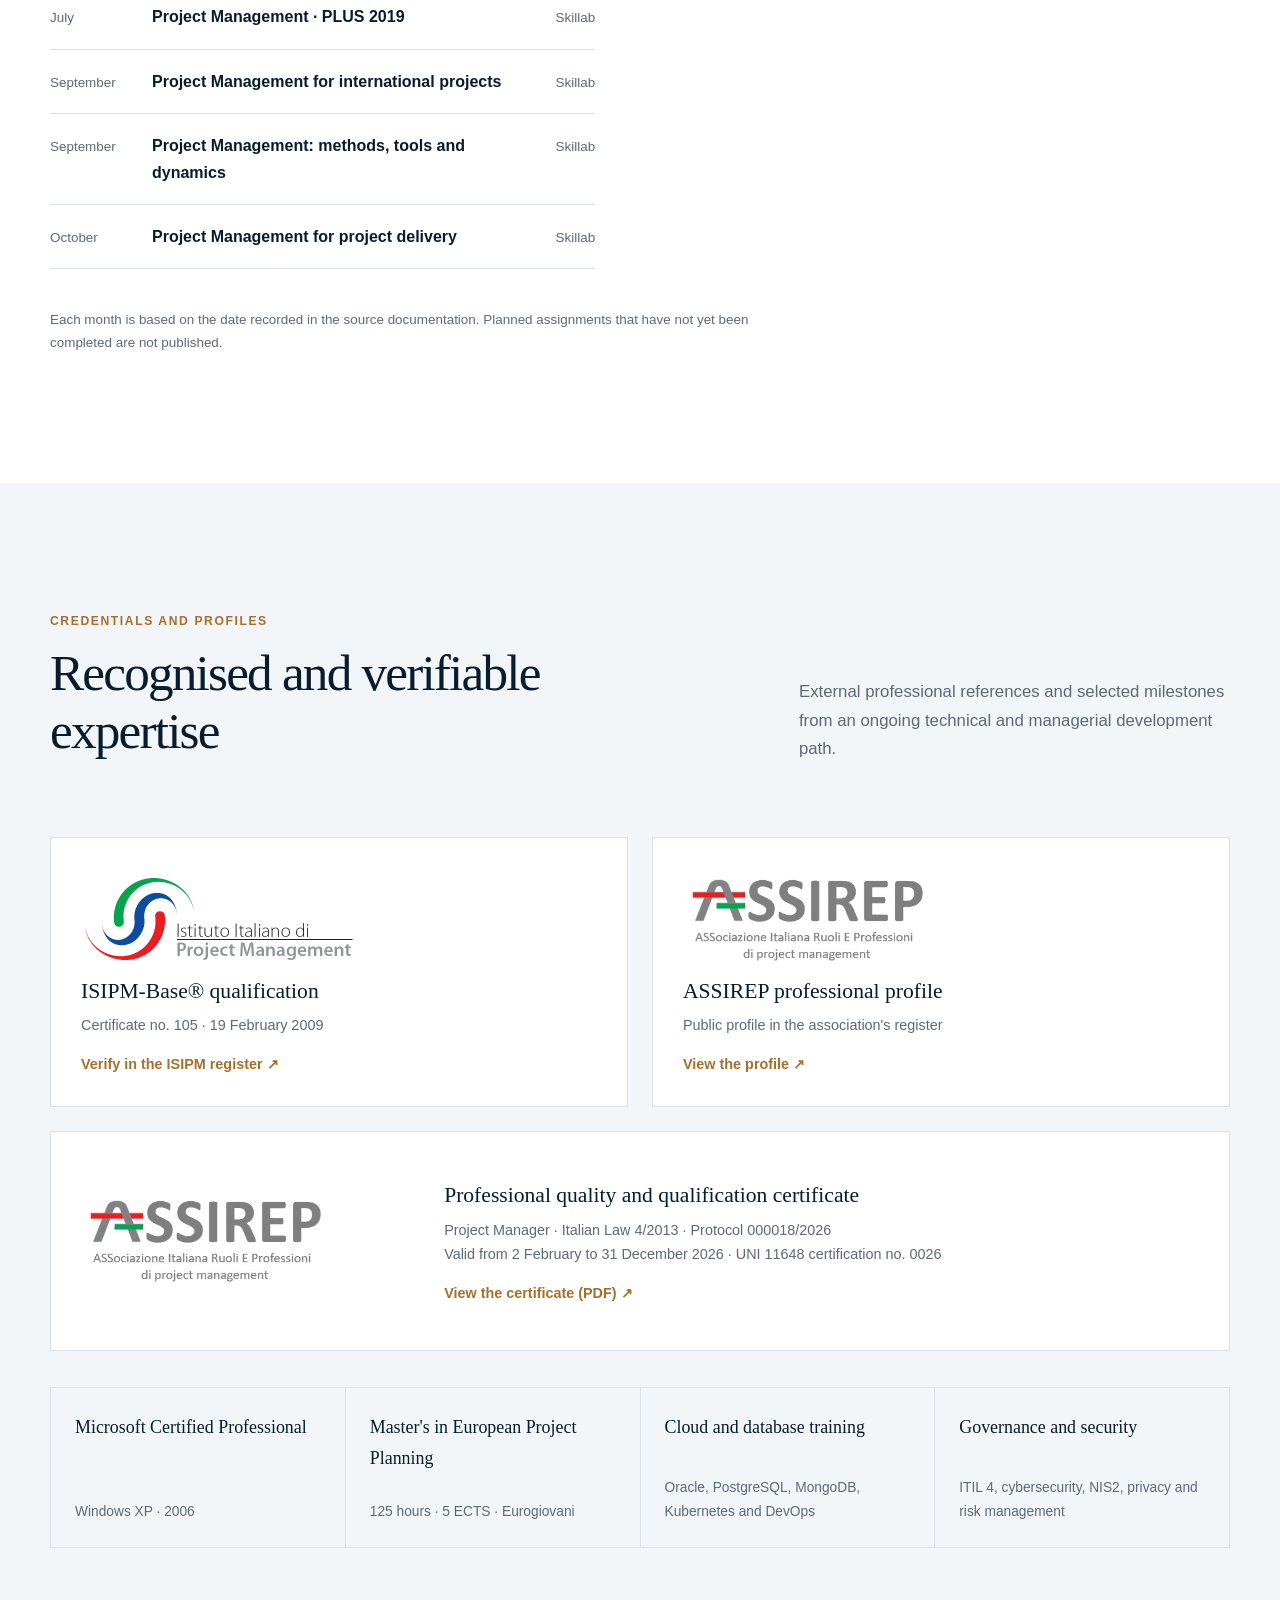
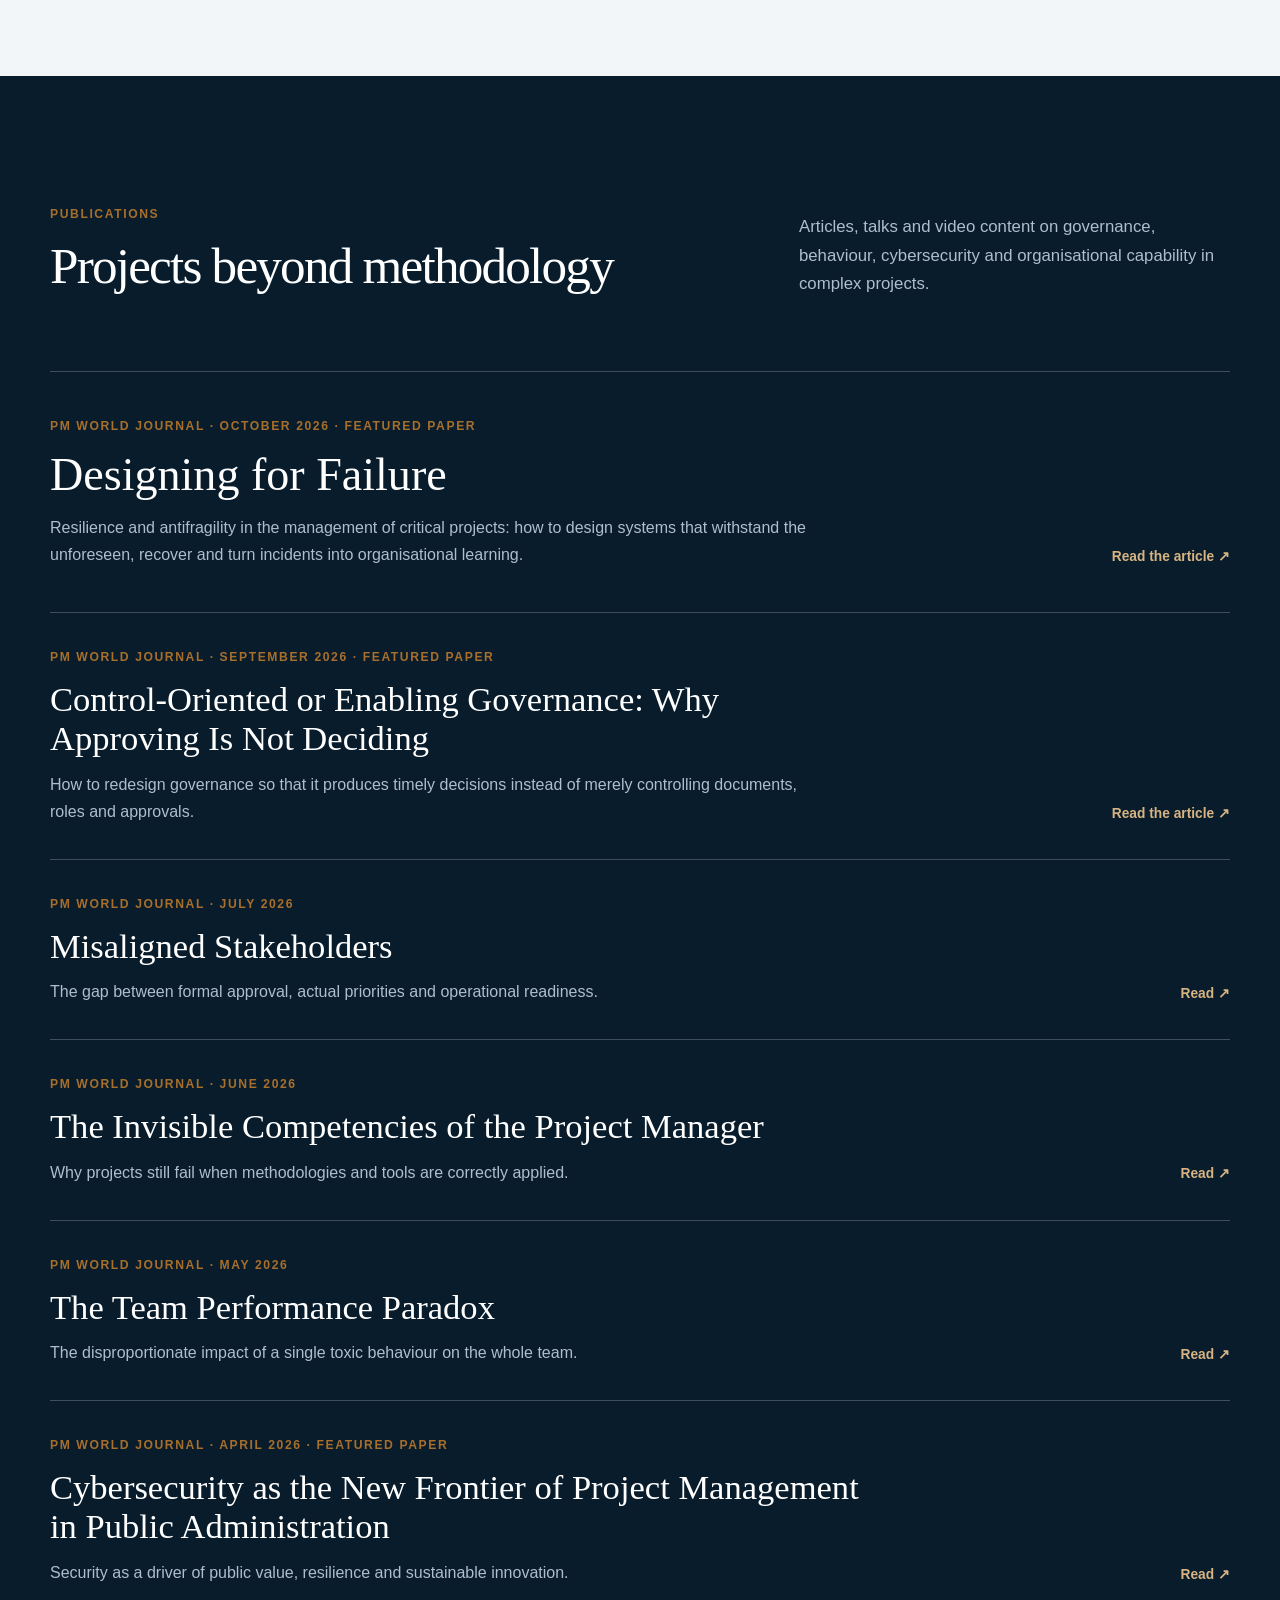
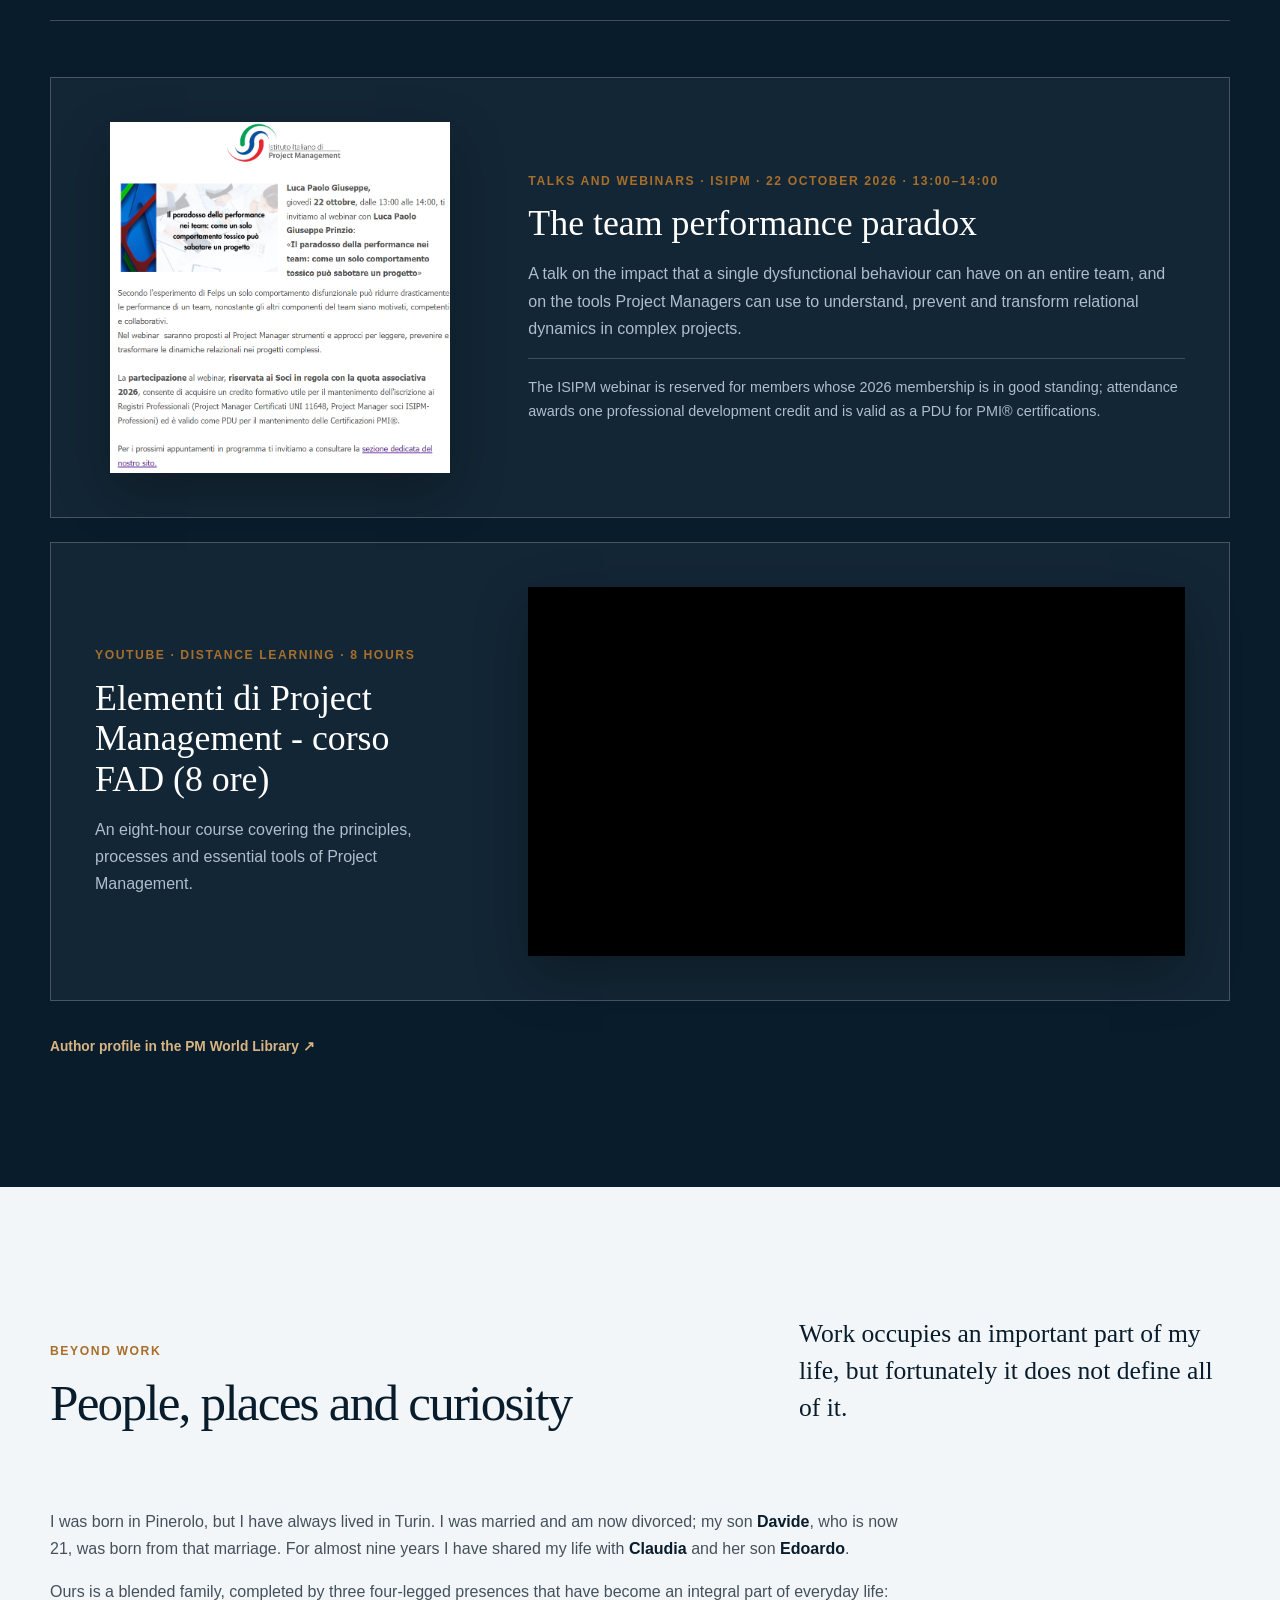
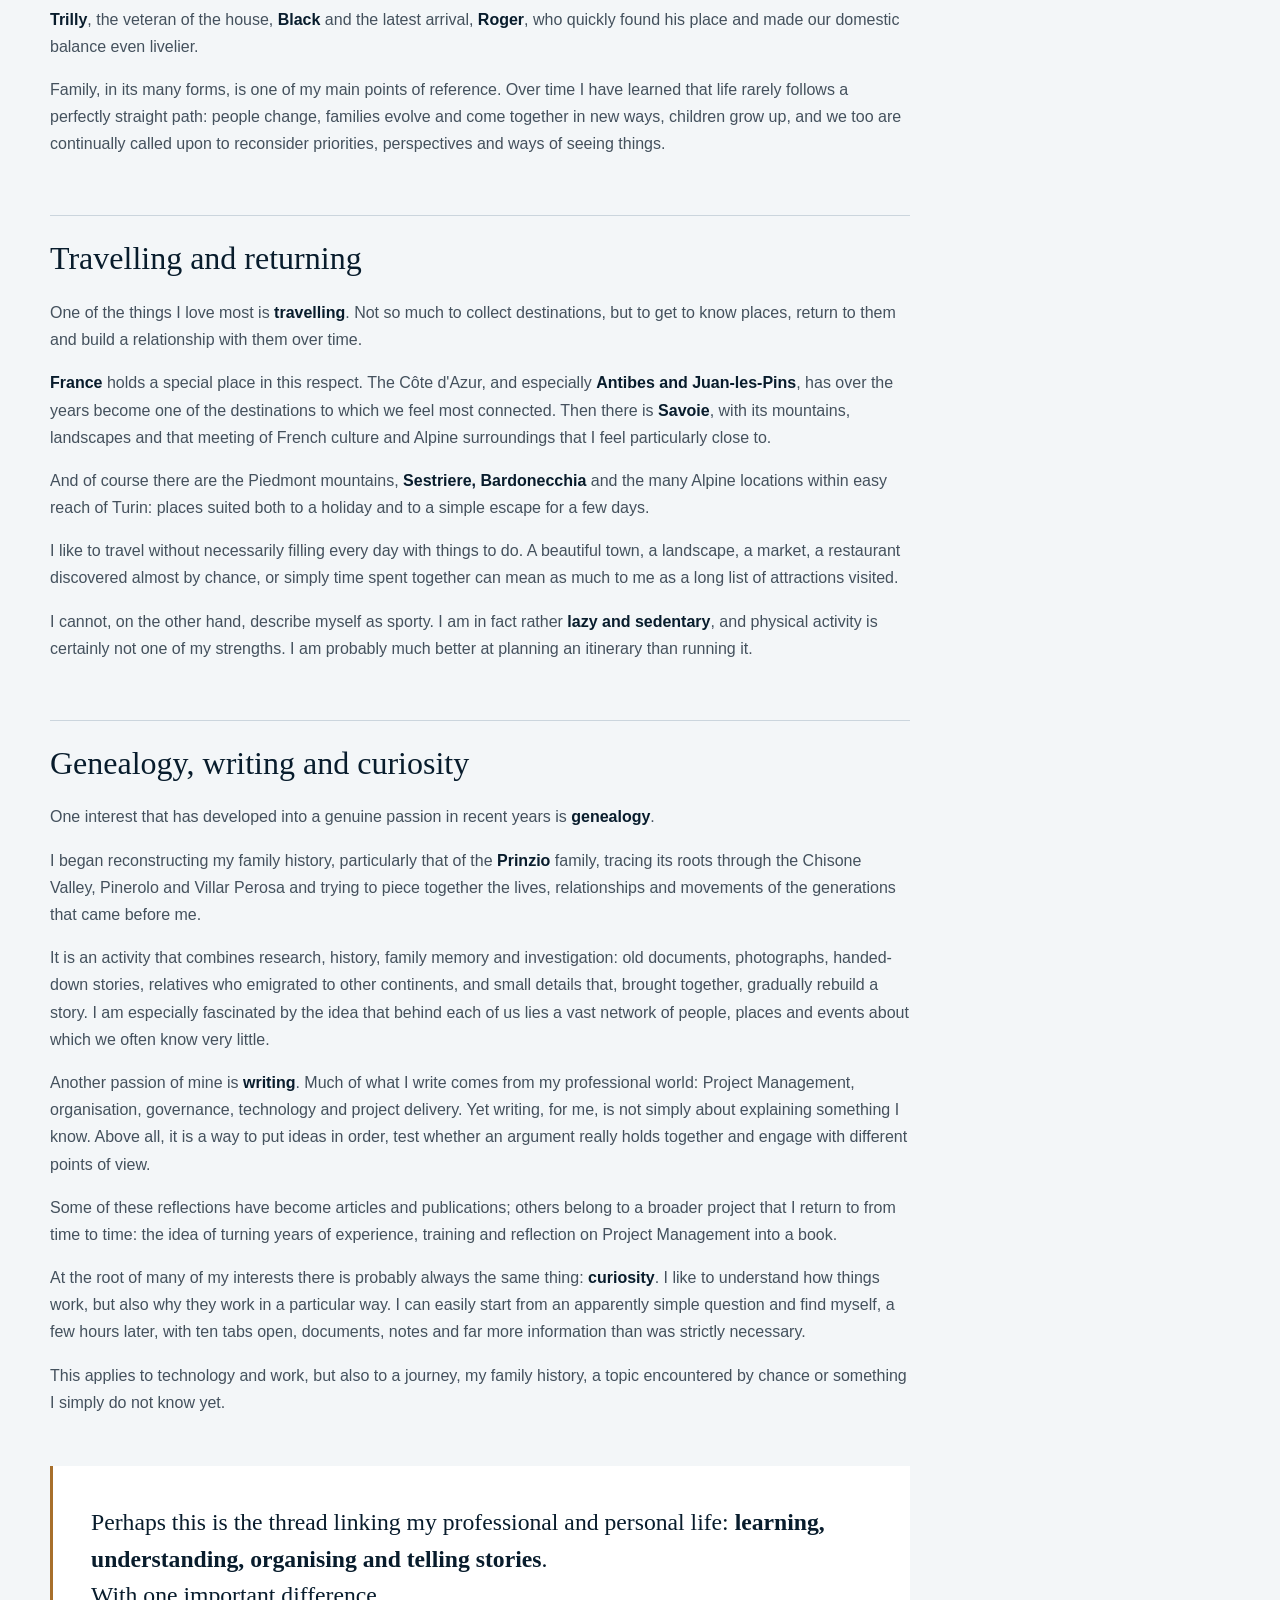
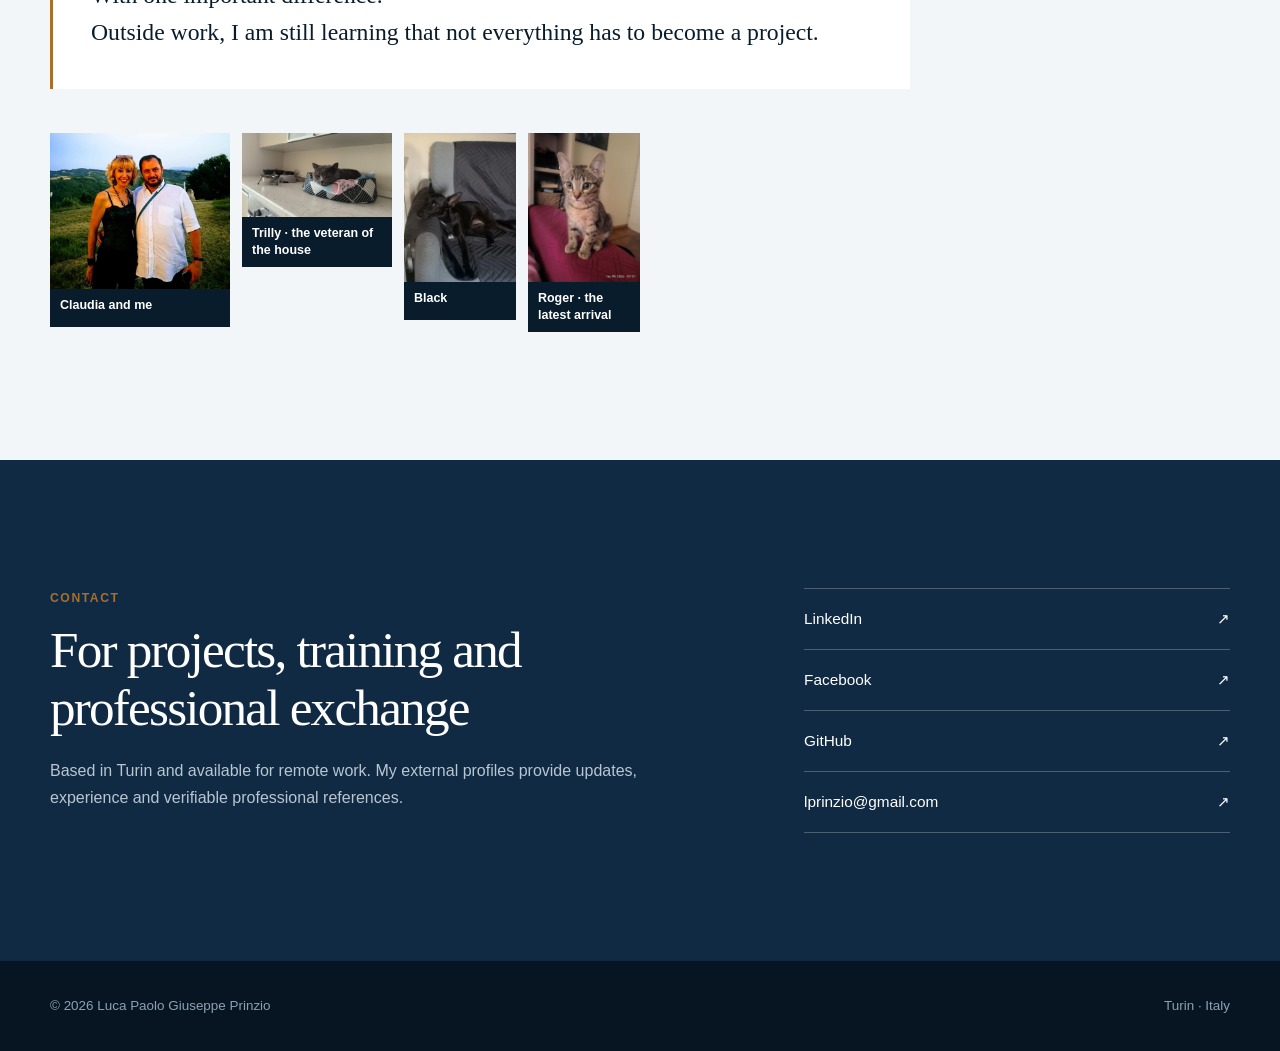
==== commit b95d6a78: "Add training organisations to English site" ====
--- a/en/index.html
+++ b/en/index.html
@@ -301,6 +301,63 @@
             </article>
           </div>
 
+          <section class="training-contexts" aria-labelledby="training-contexts-title">
+            <div class="training-contexts-heading">
+              <p class="eyebrow">Professional network</p>
+              <h3 id="training-contexts-title">Organisations and training contexts</h3>
+              <p>
+                Over the years, I have collaborated with providers that designed, commissioned or
+                organised training programmes, and I have delivered courses for professionals from
+                a wide range of companies and institutions.
+              </p>
+            </div>
+
+            <div class="context-group">
+              <h4>Training partners and commissioning organisations</h4>
+              <ul class="organization-list" aria-label="Training partners and commissioning organisations">
+                <li>Skillab</li>
+                <li>Infor Elea</li>
+                <li>Forte Chance Piemonte</li>
+                <li>Humanform</li>
+              </ul>
+            </div>
+
+            <div class="context-group">
+              <h4>Participant organisations and training contexts</h4>
+              <ul class="organization-list" aria-label="Participant organisations and training contexts">
+                <li>5T</li>
+                <li>Arca Technologies</li>
+                <li>Azzurra</li>
+                <li>Colligo</li>
+                <li>DIGISKY</li>
+                <li>DKC</li>
+                <li>FACET</li>
+                <li>GTT</li>
+                <li>Hanon Systems Italia</li>
+                <li>In.Te.S.A.</li>
+                <li>ITD Torino</li>
+                <li>Magna Steyr</li>
+                <li>Mahindra Graphic Research Design</li>
+                <li>Minebea</li>
+                <li>Nova Siria</li>
+                <li>Officine Ghidoni</li>
+                <li>Planet Smart City</li>
+                <li>Politecnico di Torino</li>
+                <li>Prima Industrie</li>
+                <li>PRISMA Impianti</li>
+                <li>Sinelec</li>
+                <li>Tecnoimprese</li>
+                <li>Top Consult</li>
+                <li>Tyco Electronics</li>
+              </ul>
+            </div>
+
+            <p class="context-note">
+              Participant organisations are listed as contexts in which training activities took
+              place; inclusion does not necessarily imply a direct contractual relationship.
+            </p>
+          </section>
+
           <div class="teaching-history">
             <section class="teaching-year" aria-labelledby="courses-2026">
               <div class="year-heading">
@@ -315,7 +372,7 @@
                 <li><time datetime="2026-04">April</time><strong>Catalogue Course</strong><span>Infor Elea</span></li>
                 <li><time datetime="2026-05">May</time><strong>Officine Ghidoni</strong><span>Infor Elea</span></li>
                 <li><time datetime="2026-07">July</time><strong>Catalogue Course</strong><span>Infor Elea</span></li>
-                <li><time datetime="2026-10-15">15 October</time><strong>Catalogue Course</strong><span>Skillab</span></li>
+                <li><time datetime="2026-10">October</time><strong>Catalogue Course</strong><span>Skillab</span></li>
               </ol>
             </section>
 
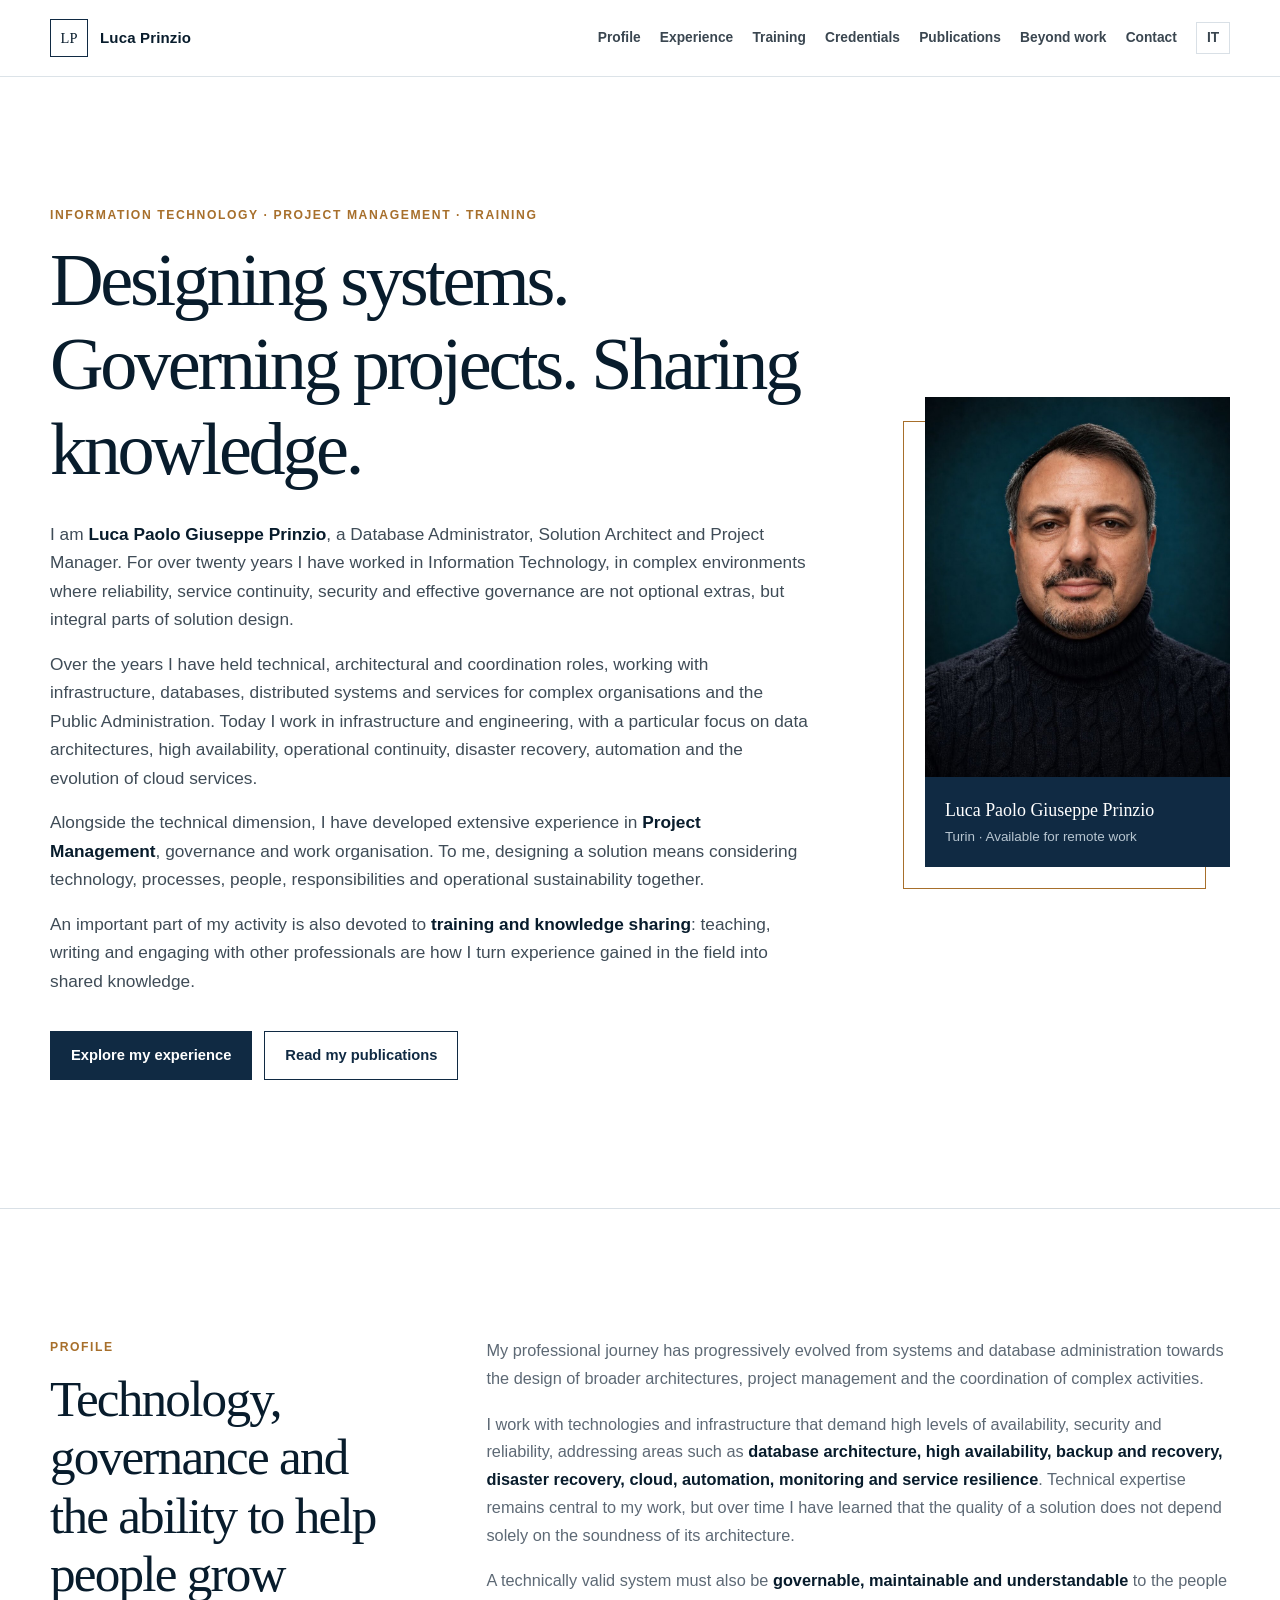
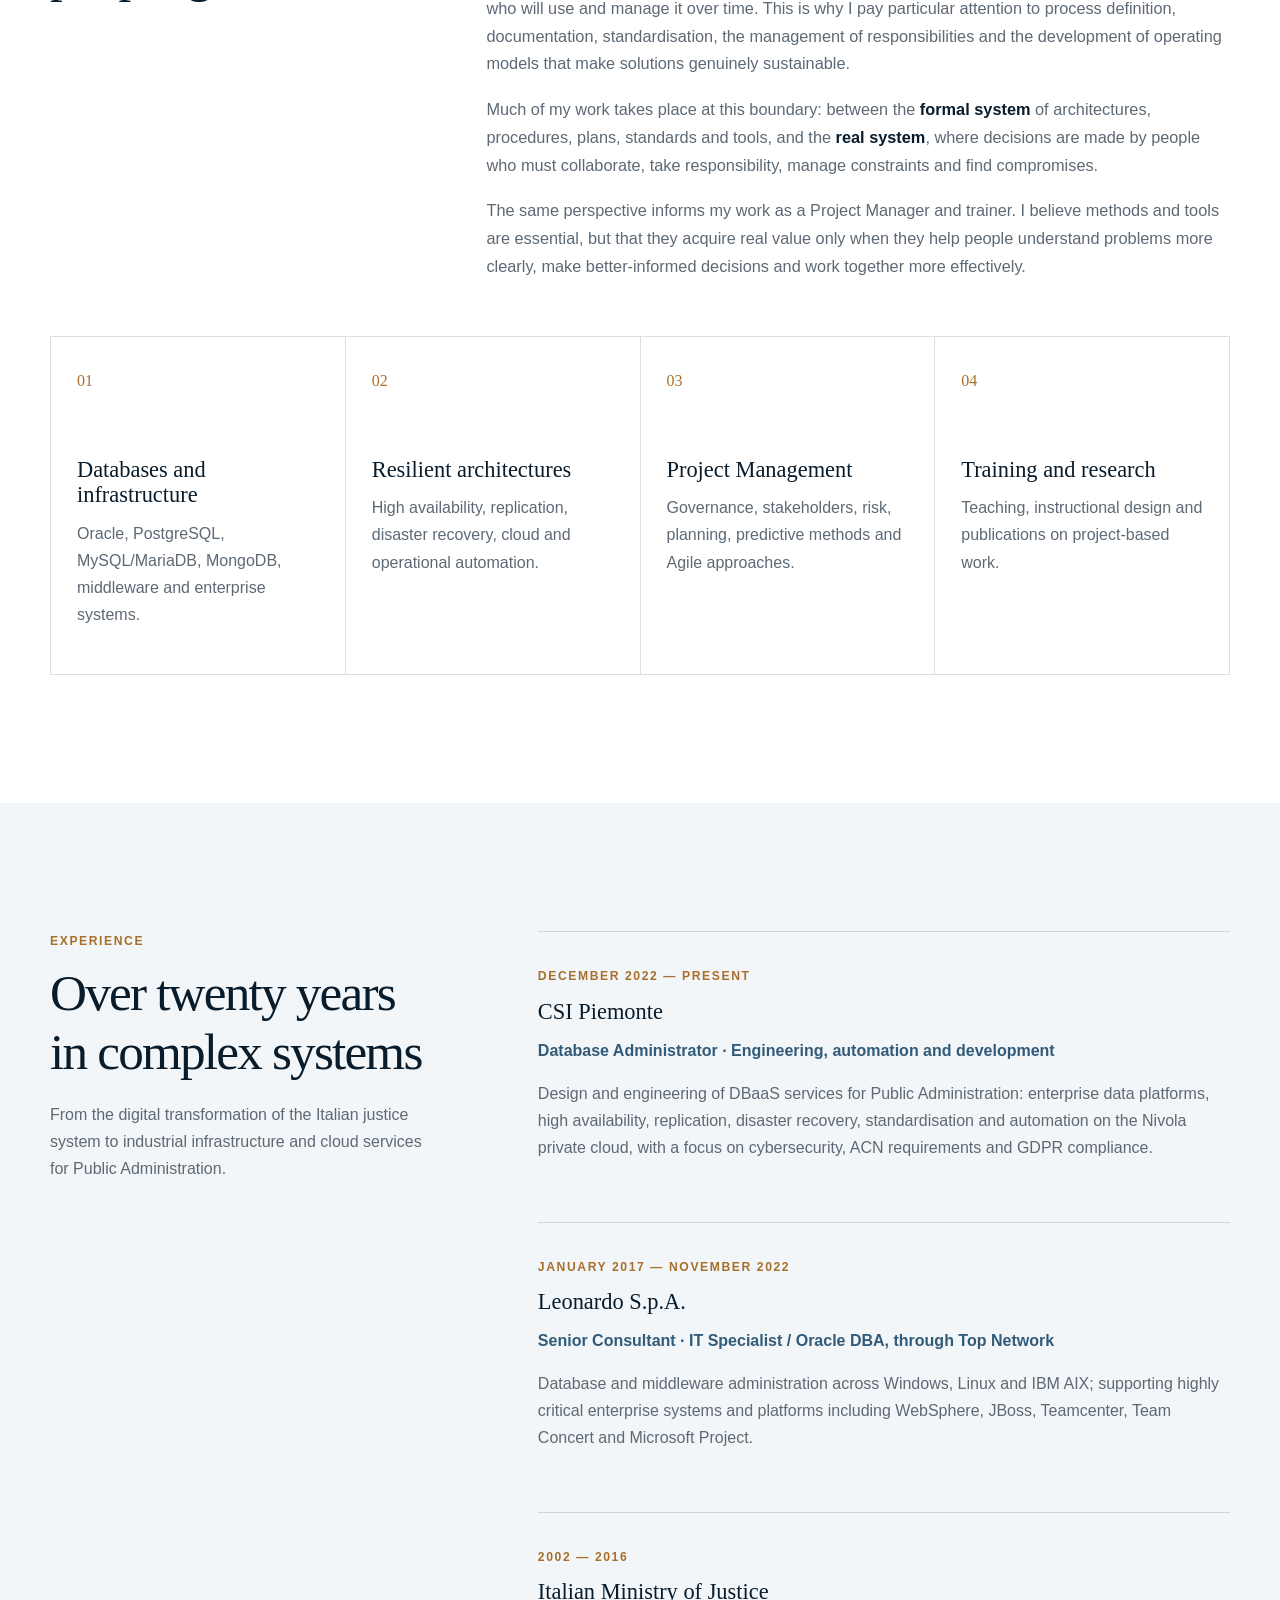
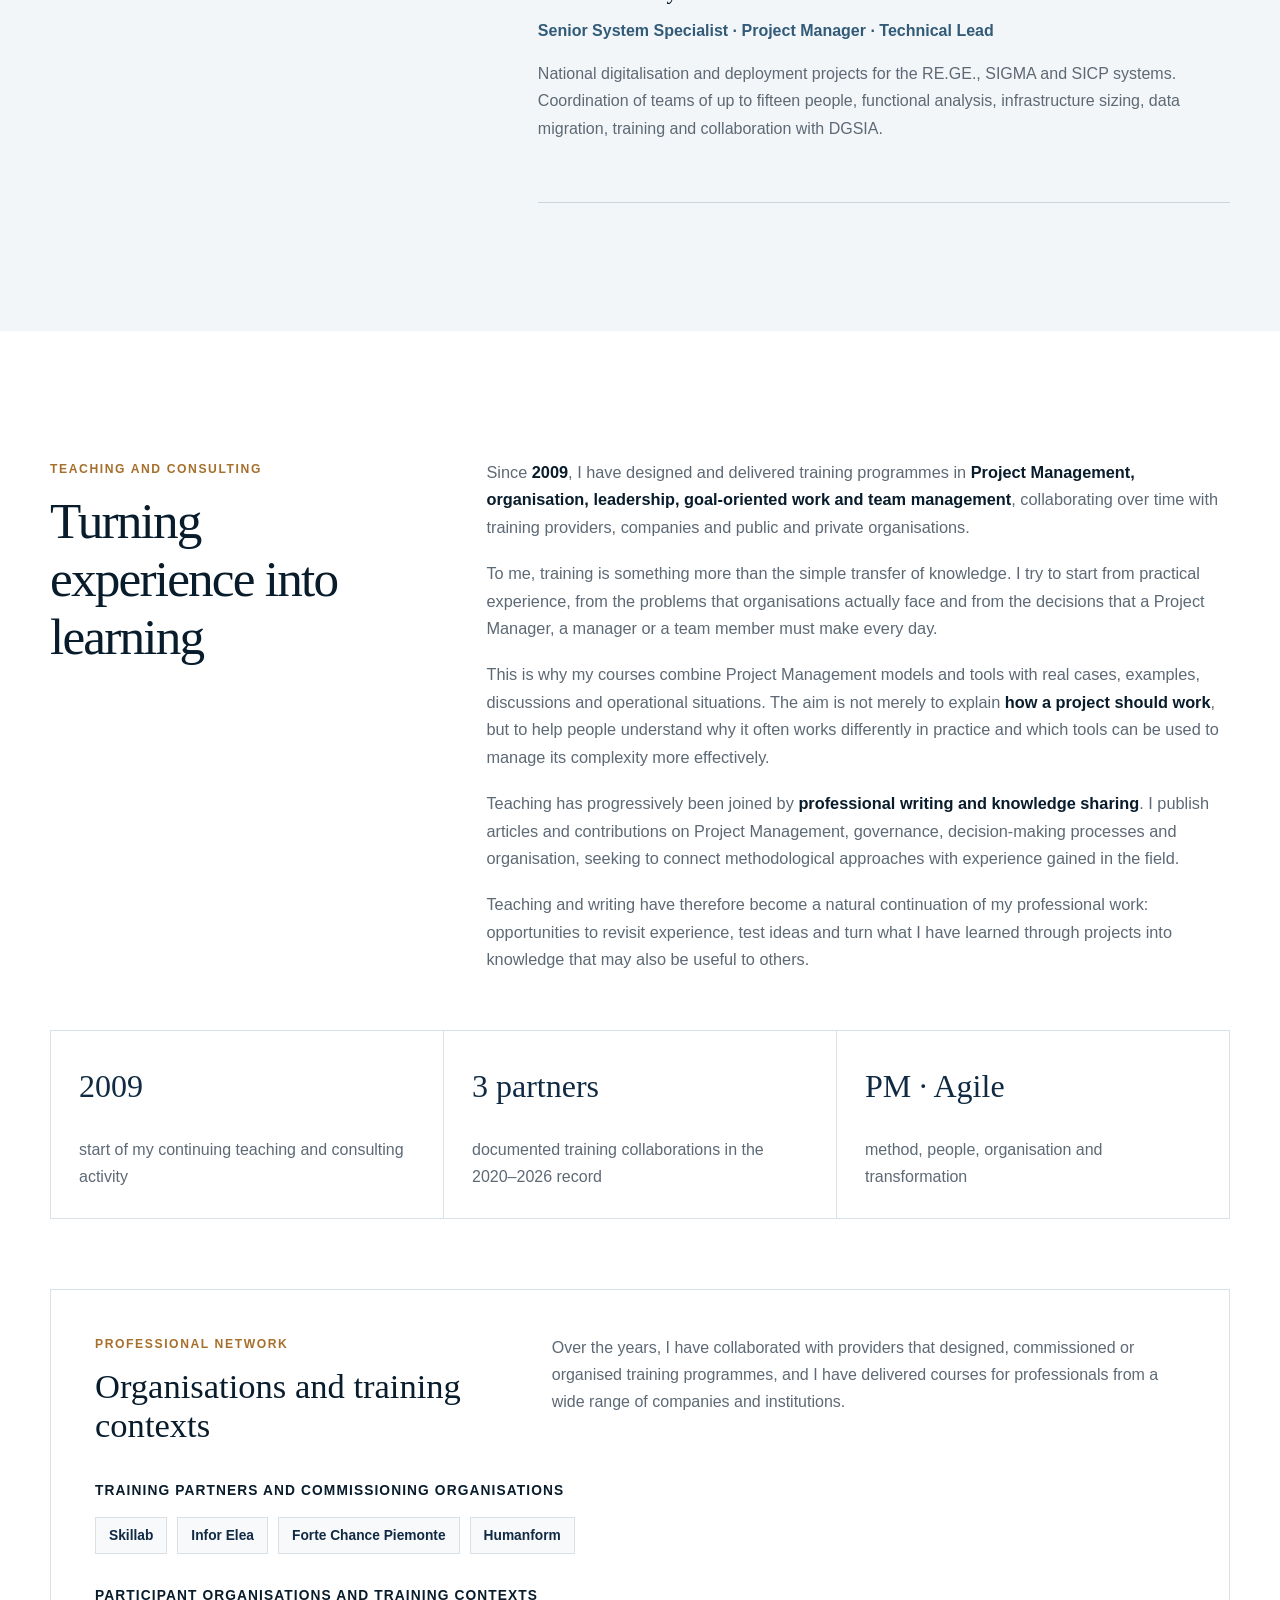
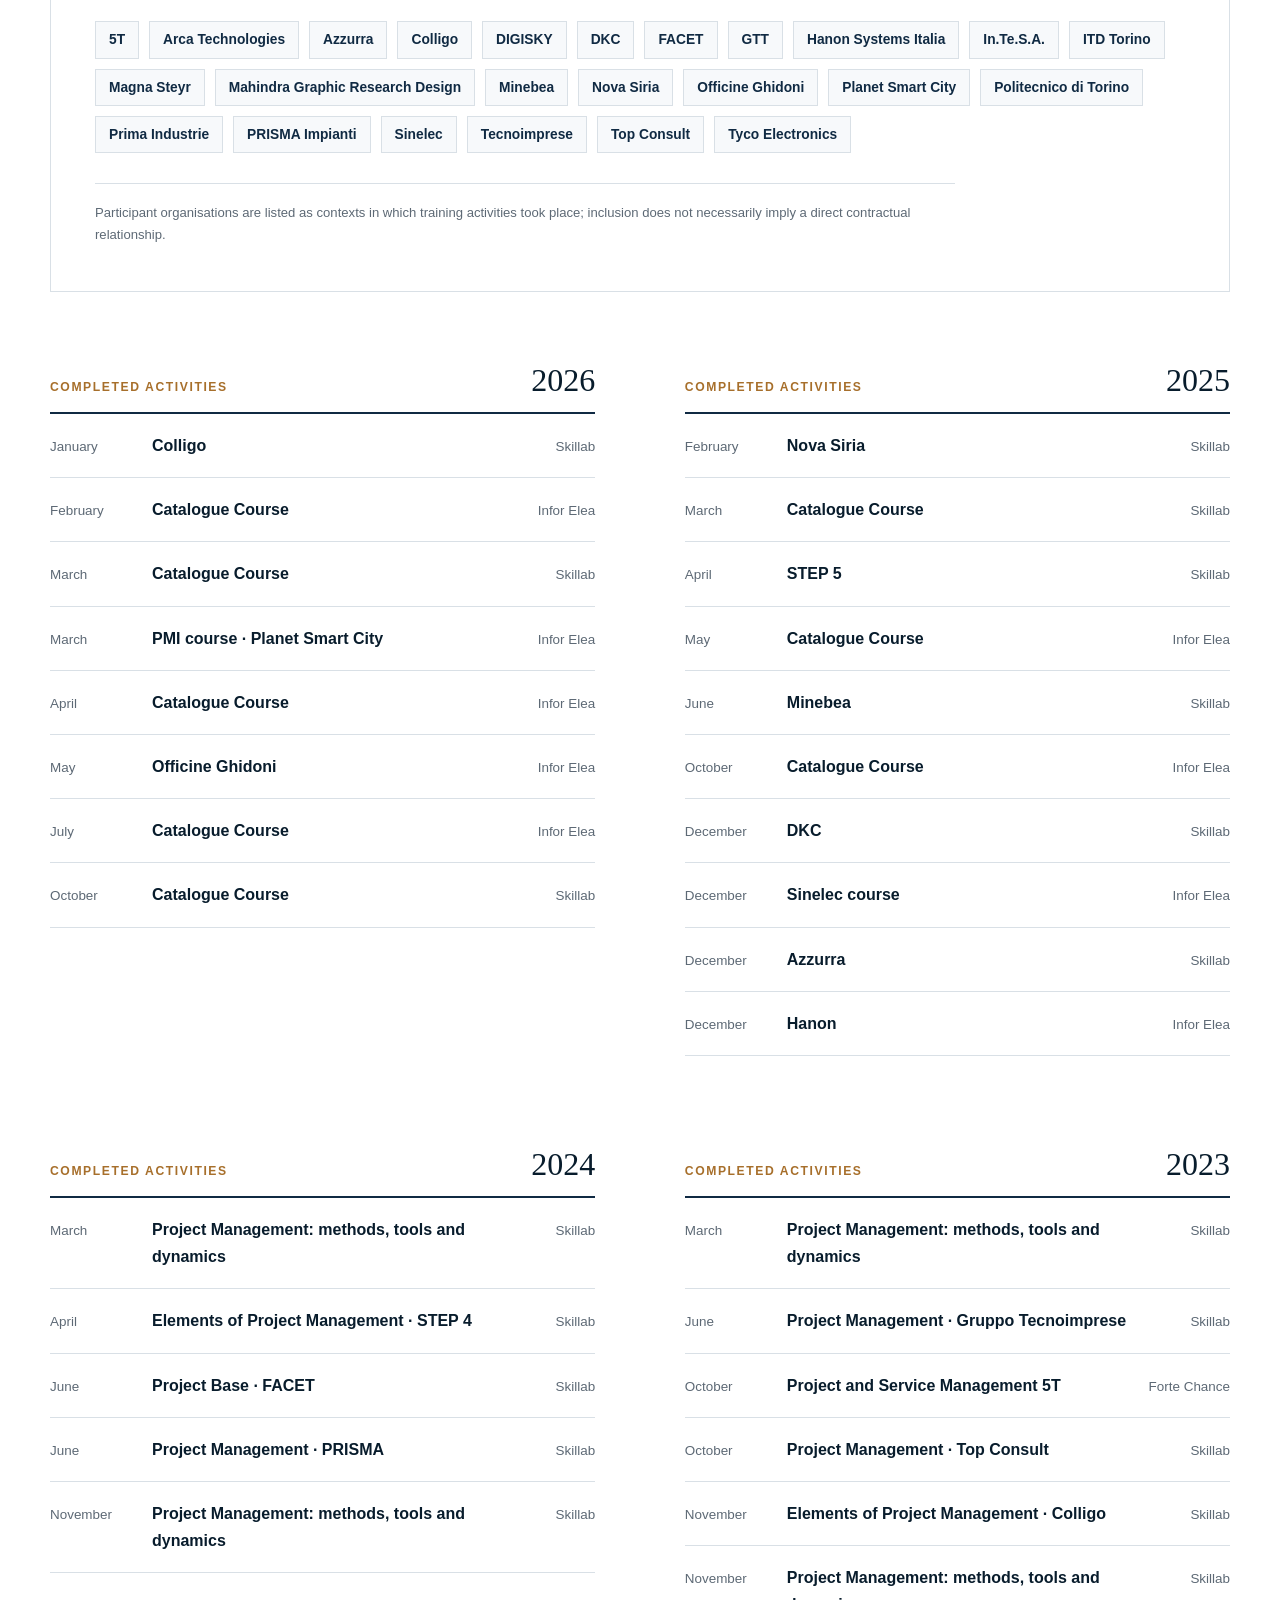
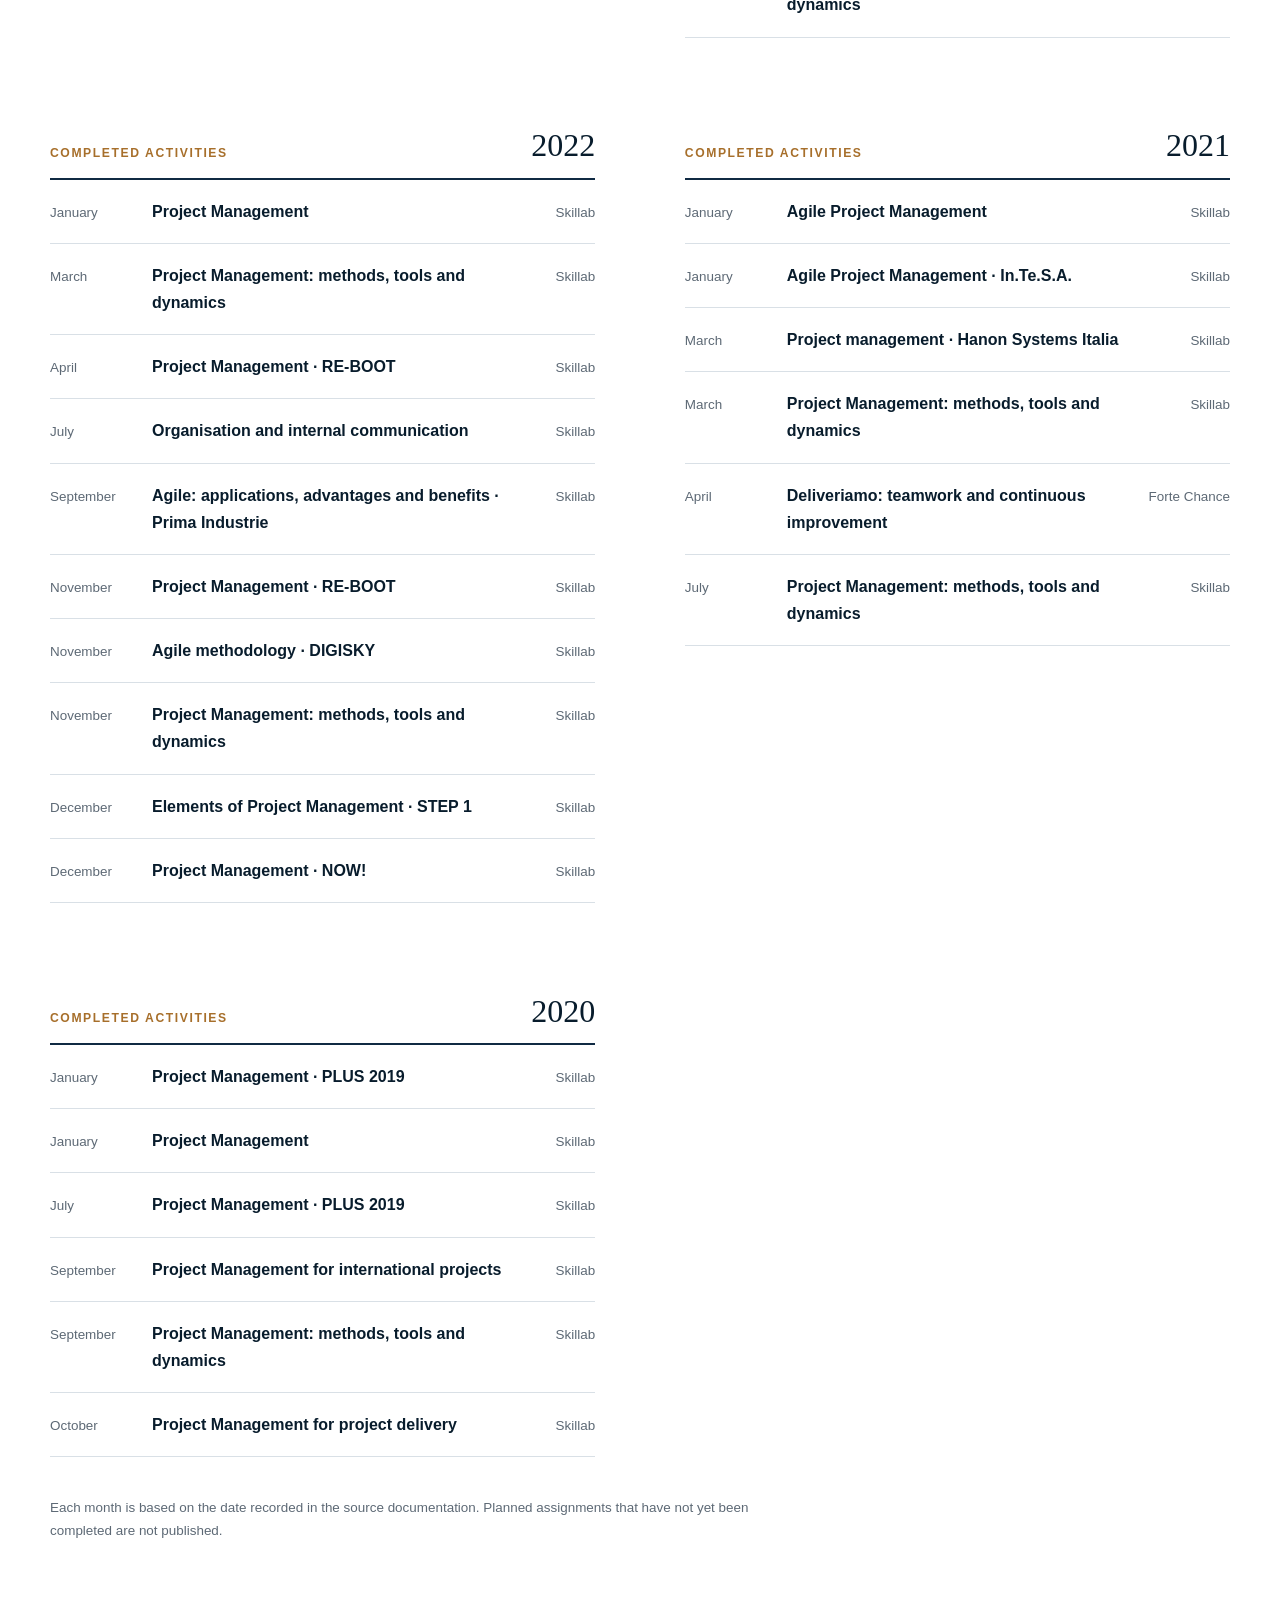
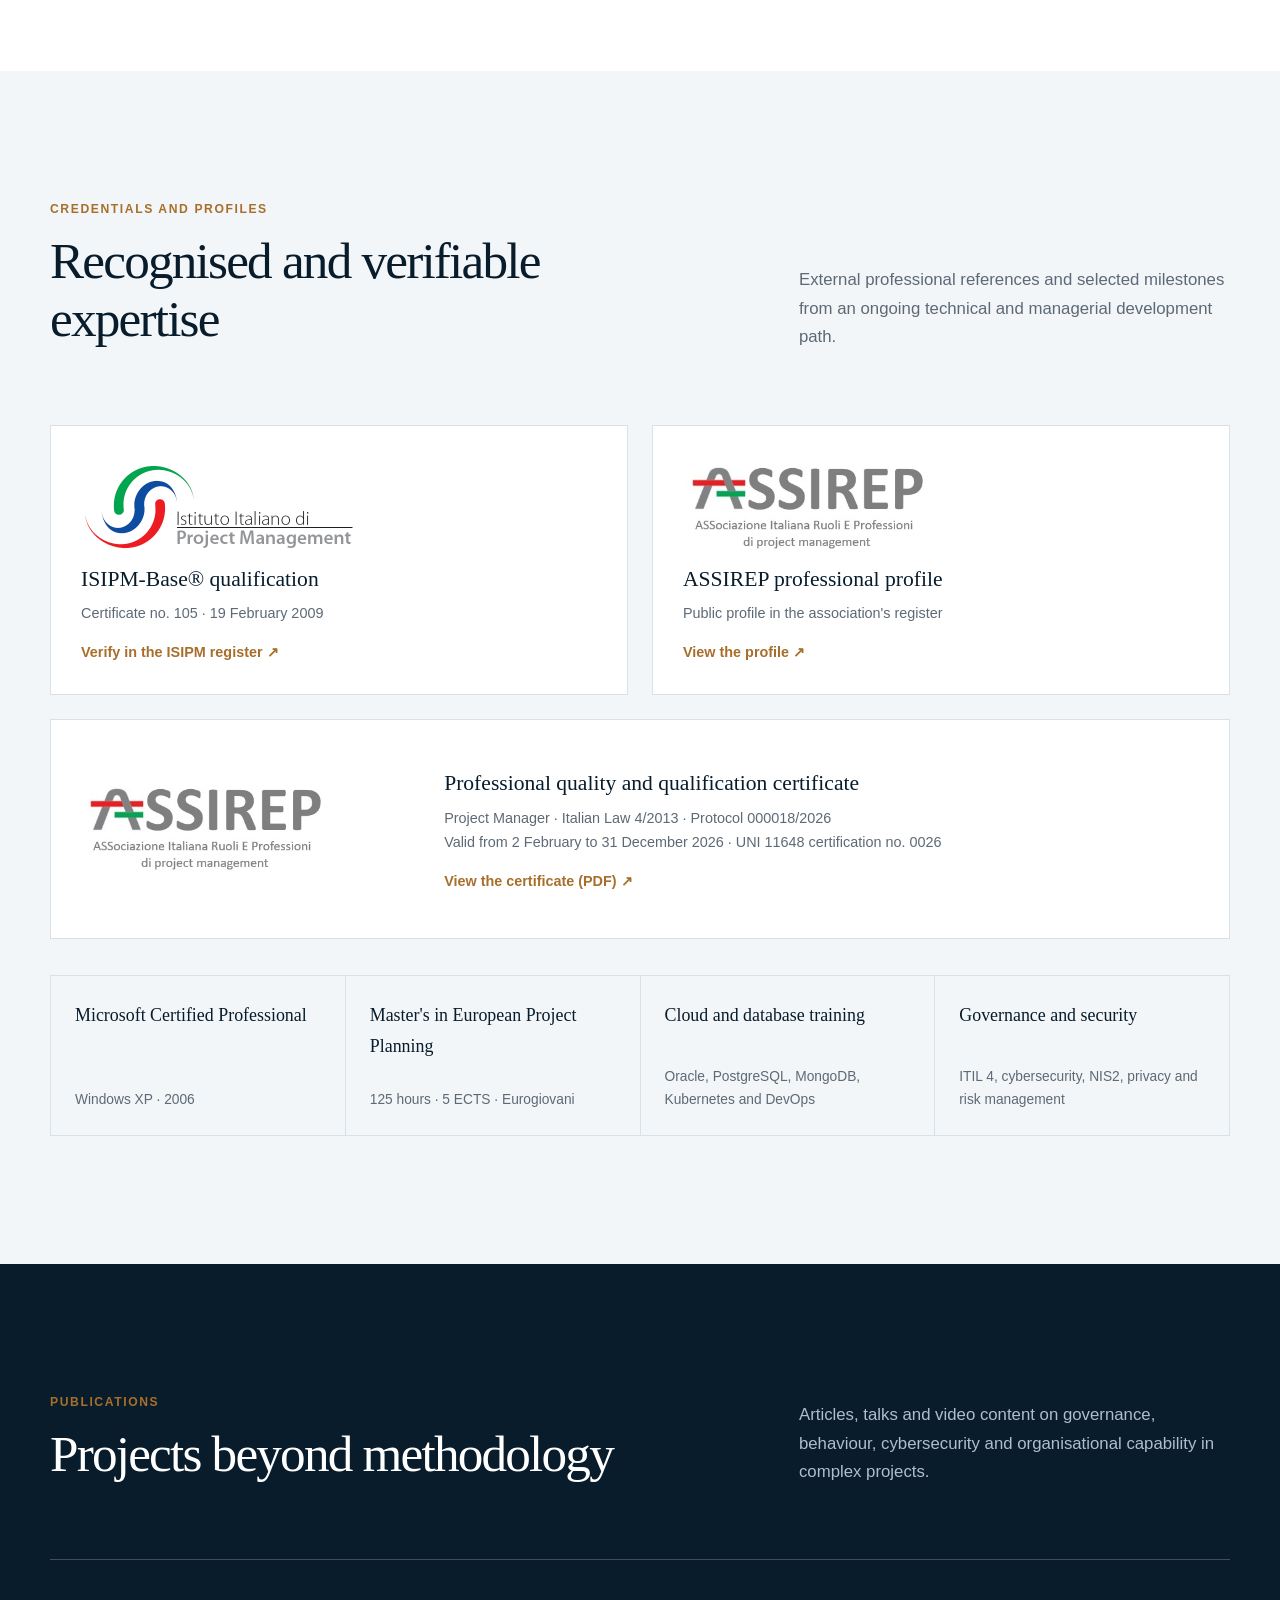
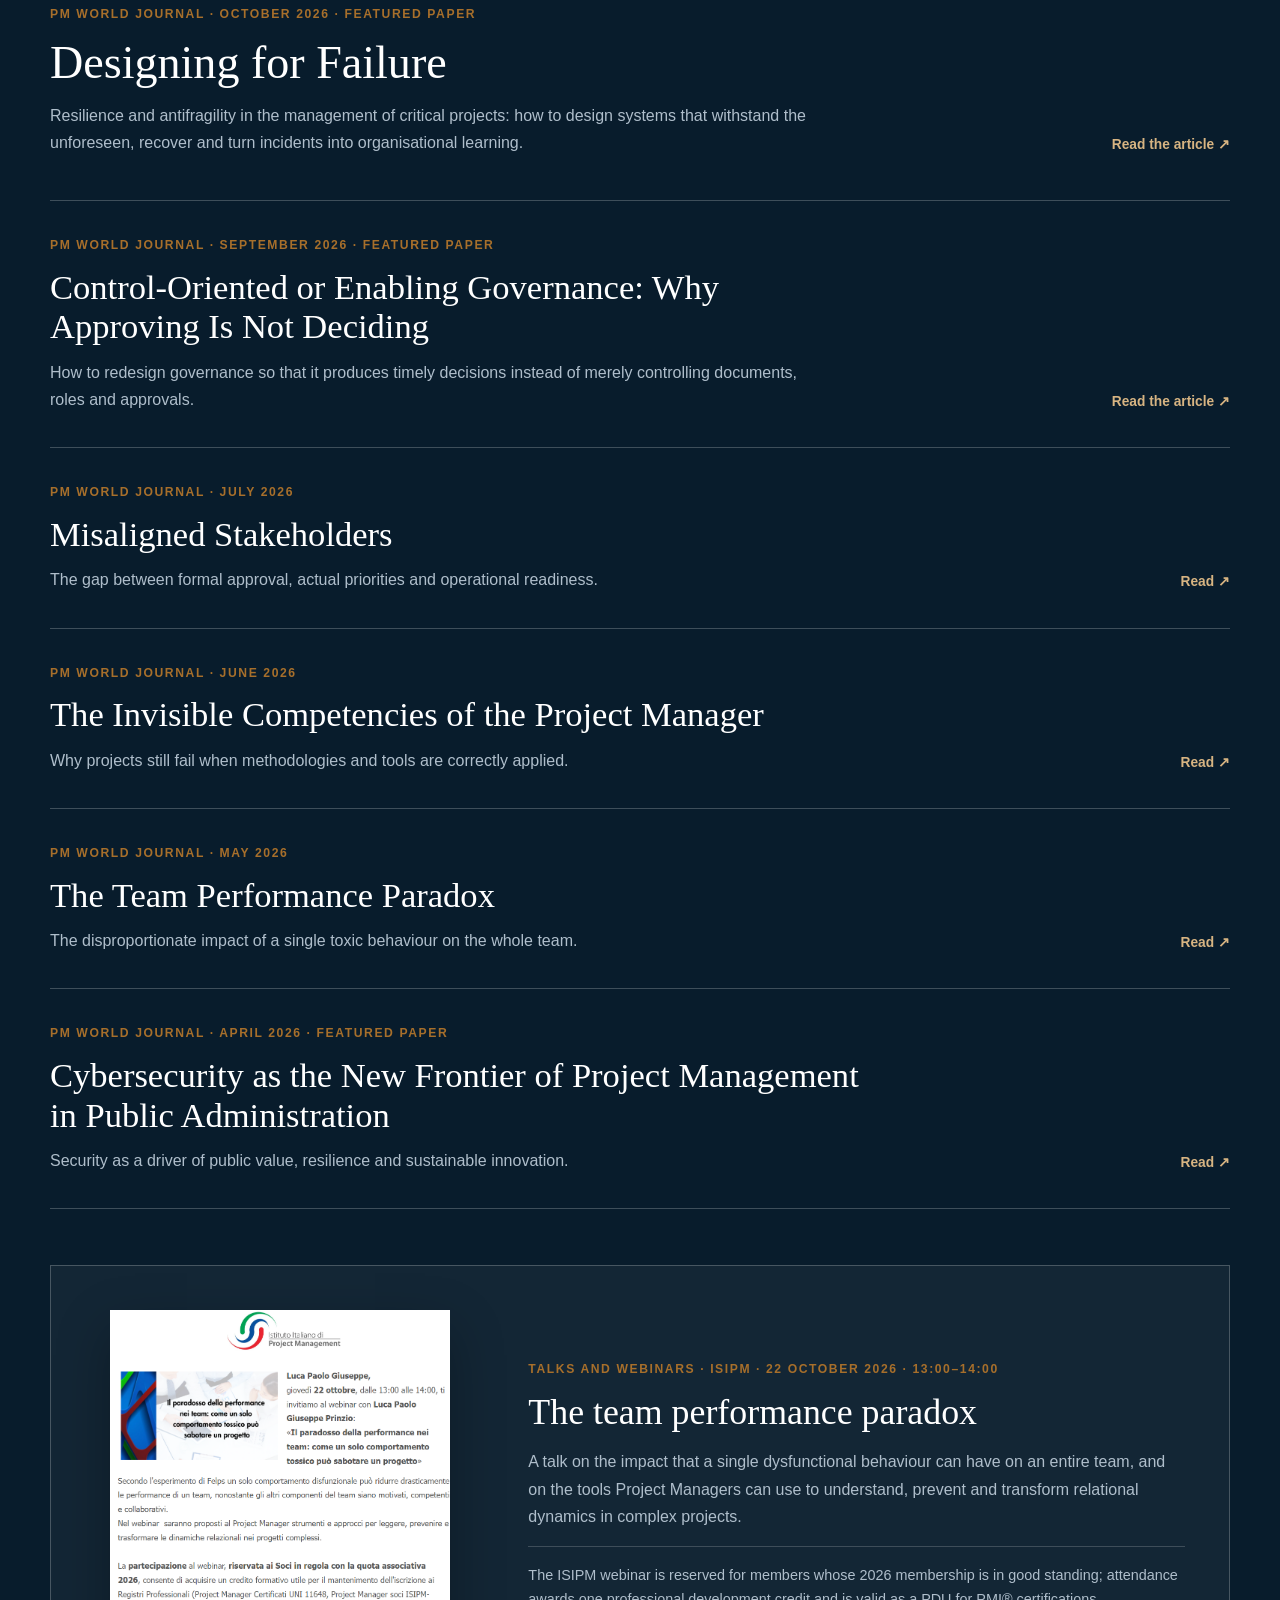
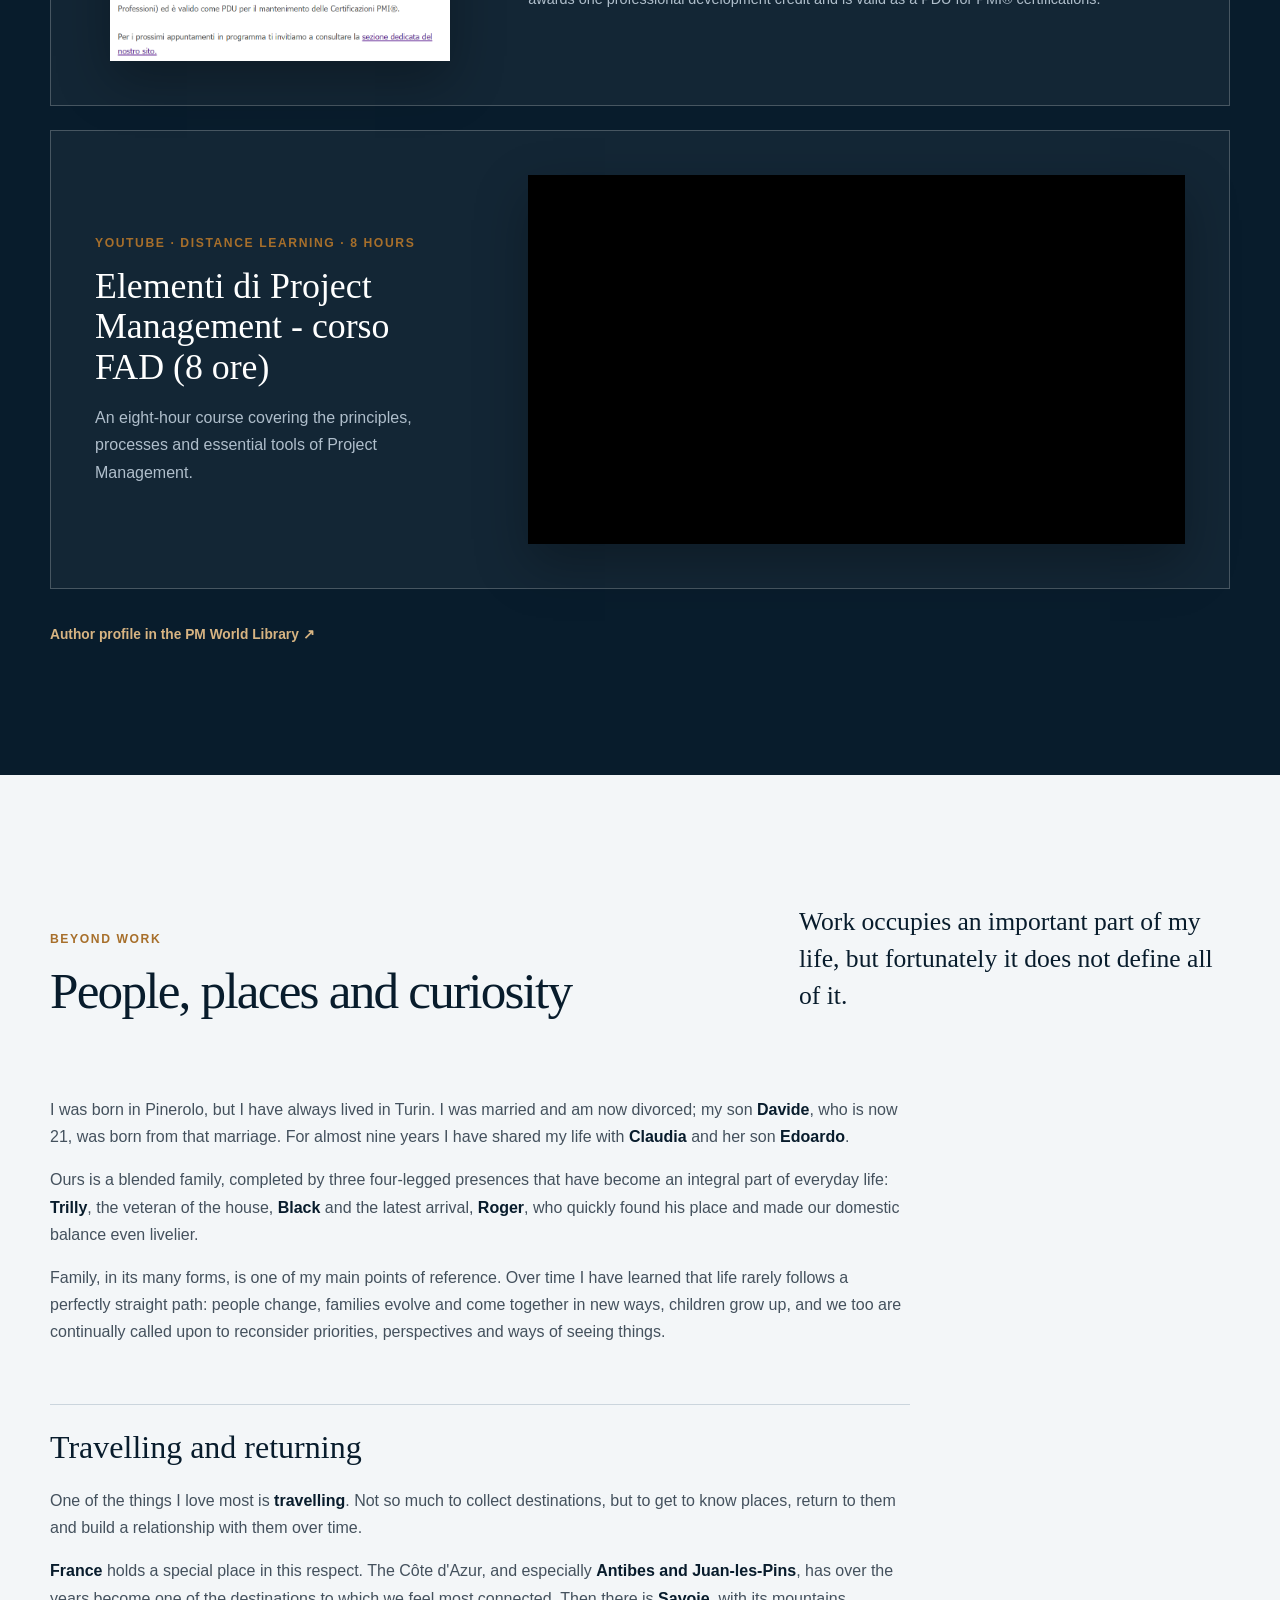
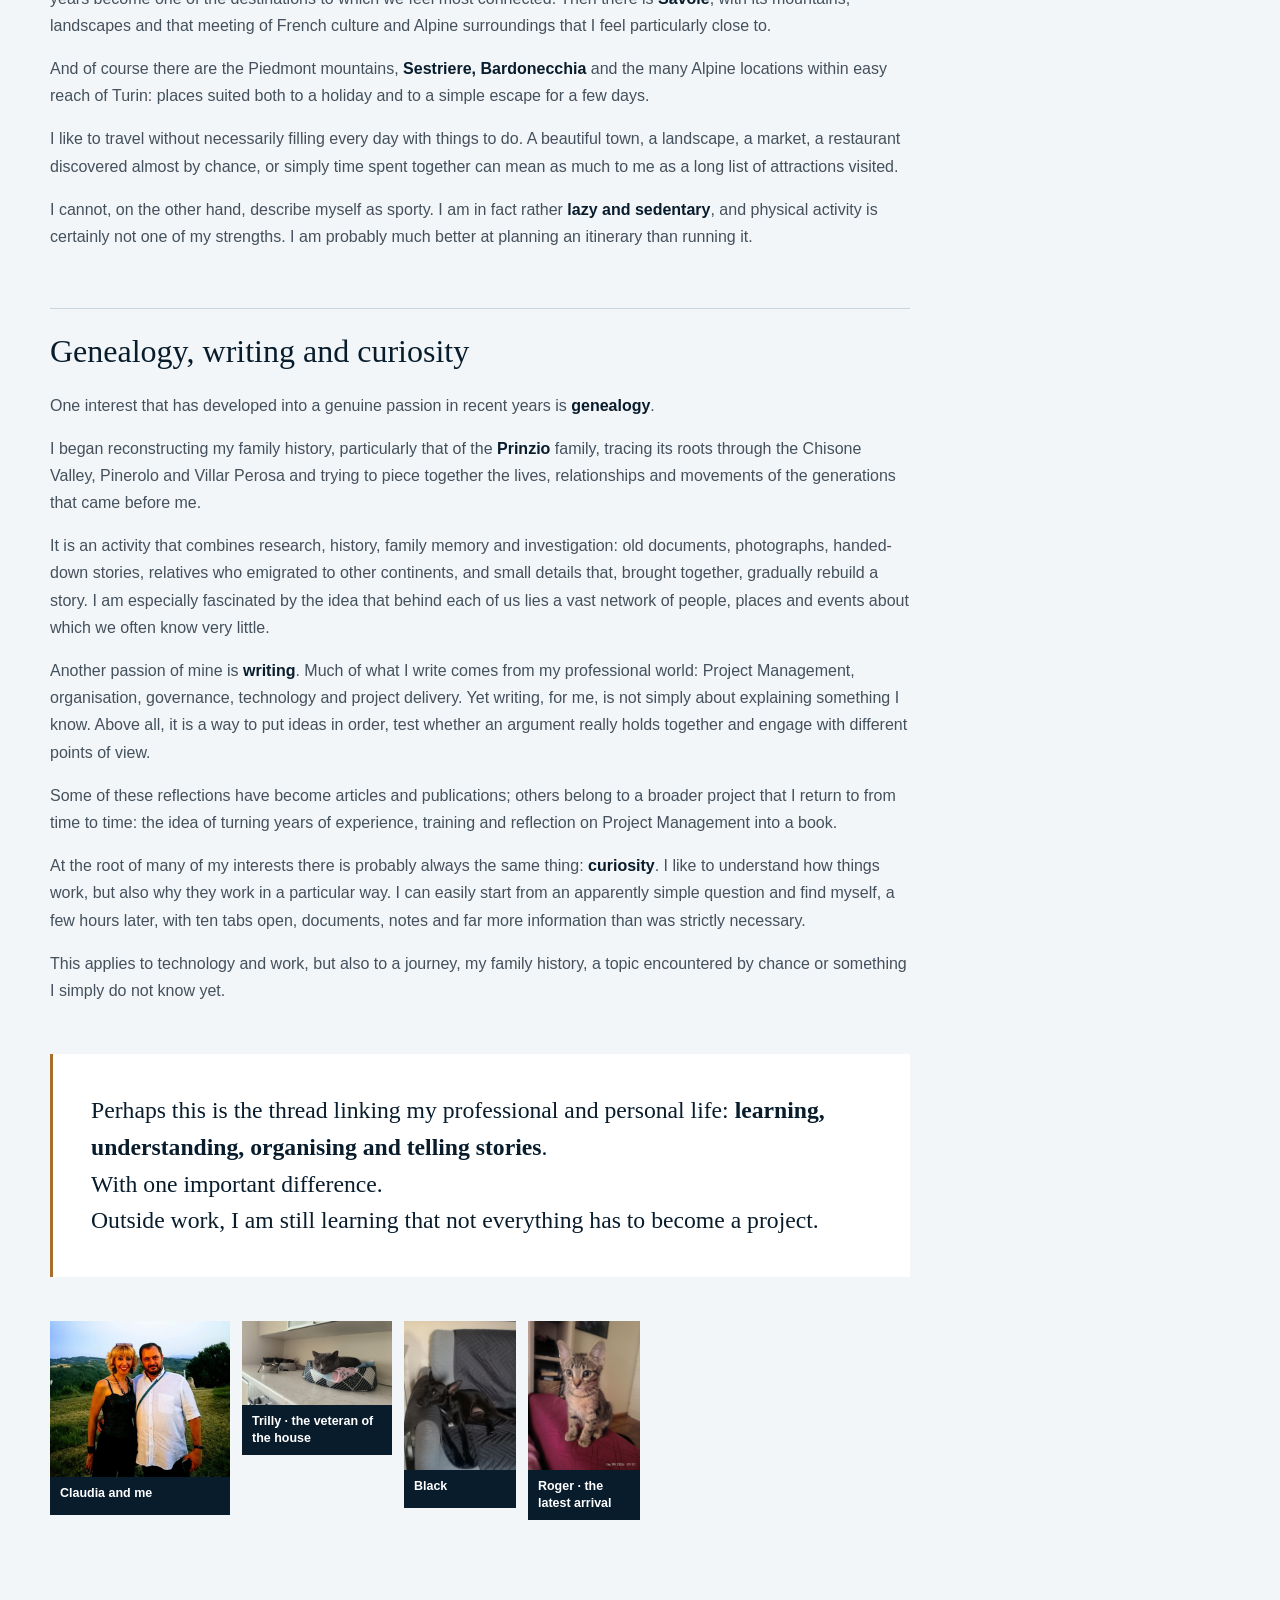
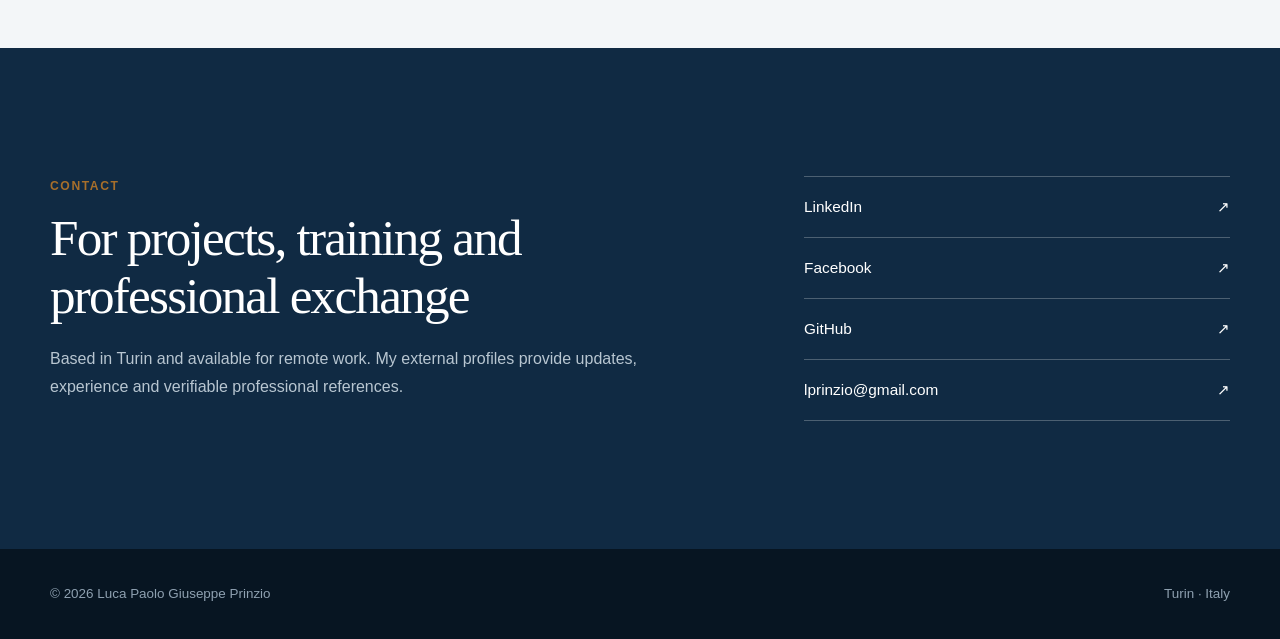
==== commit b09561c6: "Refresh stylesheet cache on English site" ====
--- a/en/index.html
+++ b/en/index.html
@@ -21,7 +21,7 @@
     <link rel="alternate" hreflang="en" href="https://lprinzio.github.io/en/" />
     <link rel="alternate" hreflang="x-default" href="https://lprinzio.github.io/" />
     <link rel="icon" href="../favicon.svg" type="image/svg+xml" />
-    <link rel="stylesheet" href="../styles.css" />
+    <link rel="stylesheet" href="../styles.css?v=20261016-2" />
     <script src="../script.js" defer></script>
     <script type="application/ld+json">
       {
--- a/styles.css
+++ b/styles.css
@@ -457,6 +457,81 @@
   font-size: 2rem;
 }
 
+.training-contexts {
+  margin-bottom: 70px;
+  padding: clamp(28px, 4vw, 44px);
+  border: 1px solid var(--line);
+  background: #fff;
+}
+
+.training-contexts-heading {
+  display: grid;
+  grid-template-columns: minmax(220px, 0.75fr) minmax(0, 1.25fr);
+  column-gap: clamp(32px, 6vw, 80px);
+  align-items: start;
+  margin-bottom: 34px;
+}
+
+.training-contexts-heading .eyebrow {
+  grid-column: 1;
+  margin-bottom: 12px;
+}
+
+.training-contexts-heading h3 {
+  grid-column: 1;
+  margin: 0;
+  color: var(--navy-deep);
+  font-size: clamp(1.55rem, 2.7vw, 2.25rem);
+}
+
+.training-contexts-heading > p:last-child {
+  grid-column: 2;
+  grid-row: 1 / span 2;
+  margin: 0;
+  color: var(--muted);
+}
+
+.context-group + .context-group {
+  margin-top: 30px;
+}
+
+.context-group h4 {
+  margin-bottom: 14px;
+  color: var(--navy-deep);
+  font-size: 0.86rem;
+  font-weight: 750;
+  letter-spacing: 0.08em;
+  text-transform: uppercase;
+}
+
+.organization-list {
+  display: flex;
+  flex-wrap: wrap;
+  gap: 10px;
+  padding: 0;
+  margin: 0;
+  list-style: none;
+}
+
+.organization-list li {
+  padding: 9px 13px;
+  border: 1px solid var(--line);
+  color: var(--navy);
+  background: #f7f9fb;
+  font-size: 0.86rem;
+  font-weight: 650;
+  line-height: 1.25;
+}
+
+.context-note {
+  max-width: 860px;
+  margin: 30px 0 0;
+  padding-top: 18px;
+  border-top: 1px solid var(--line);
+  color: var(--muted);
+  font-size: 0.82rem;
+}
+
 .teaching-history {
   display: grid;
   grid-template-columns: repeat(2, minmax(0, 1fr));
@@ -977,6 +1052,7 @@
 
   .two-col-heading,
   .narrative-heading,
+  .training-contexts-heading,
   .credential-grid,
   .teaching-history,
   .publication-card,
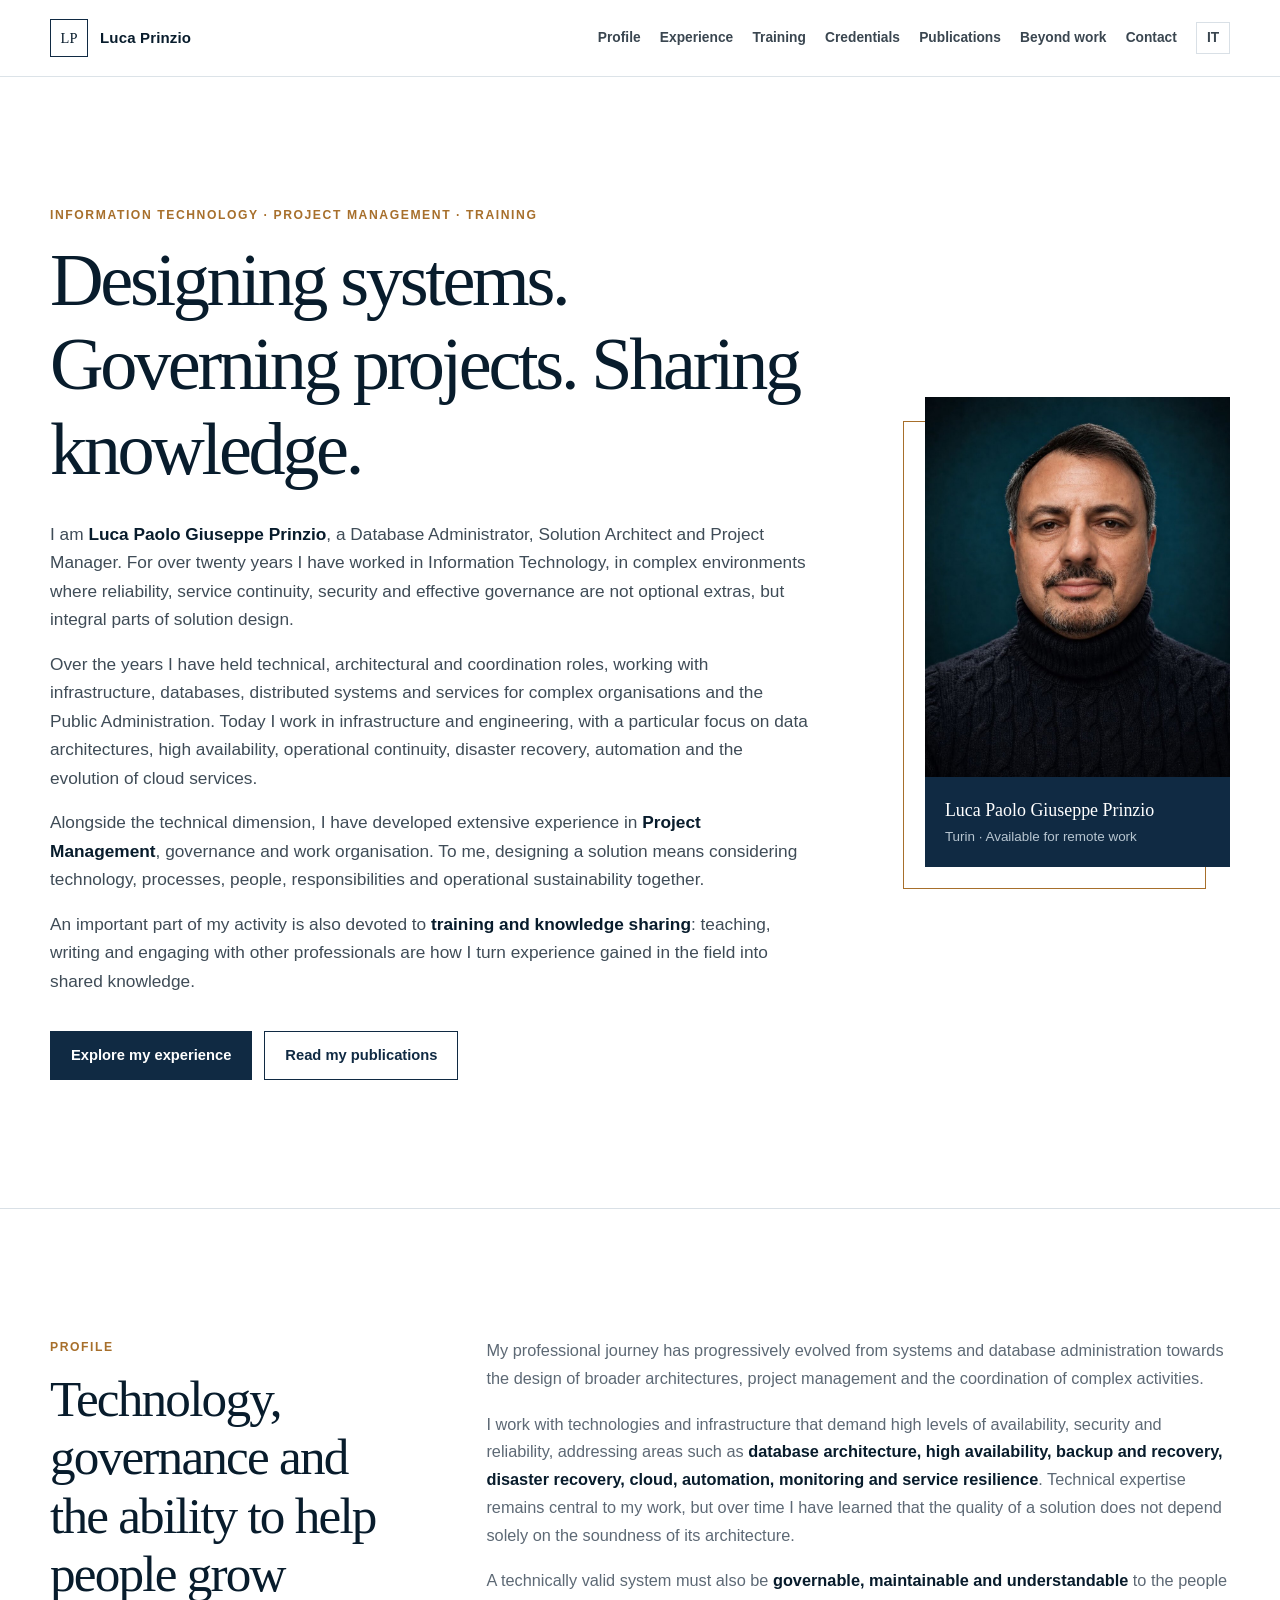
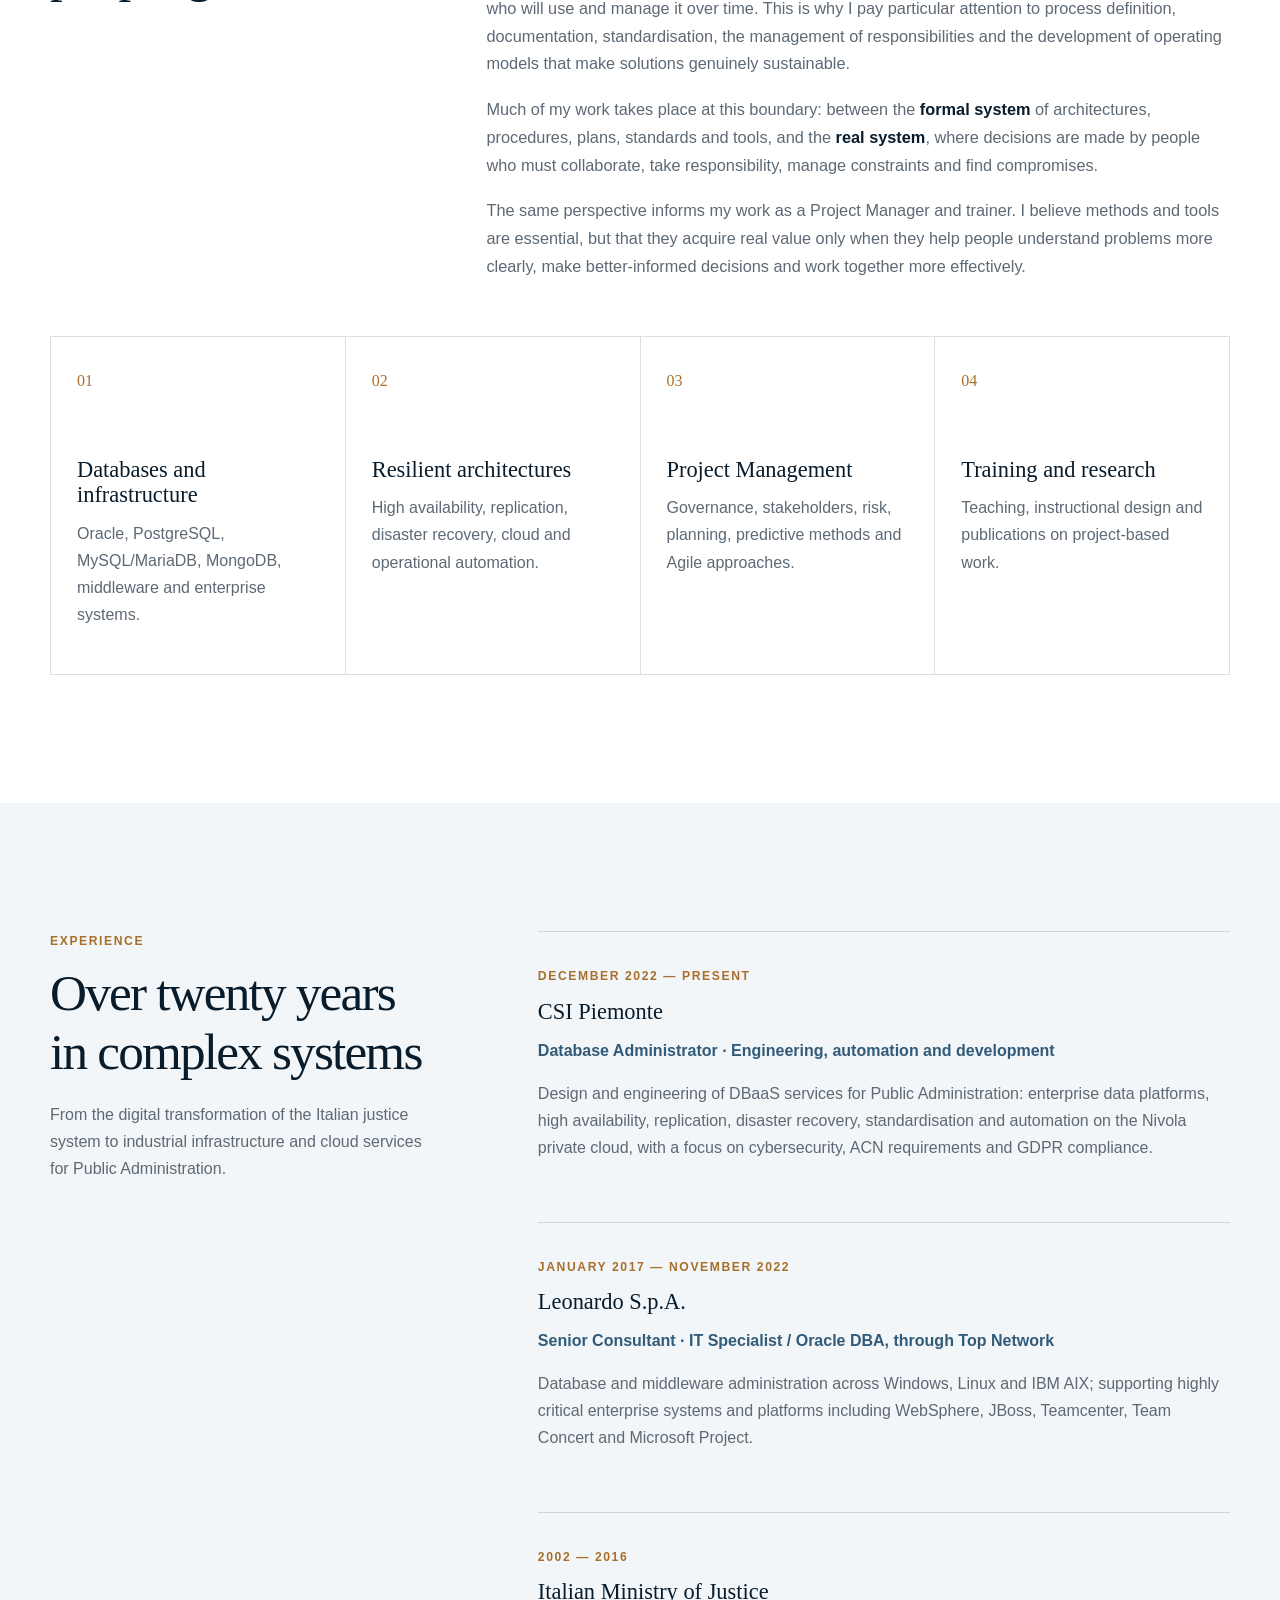
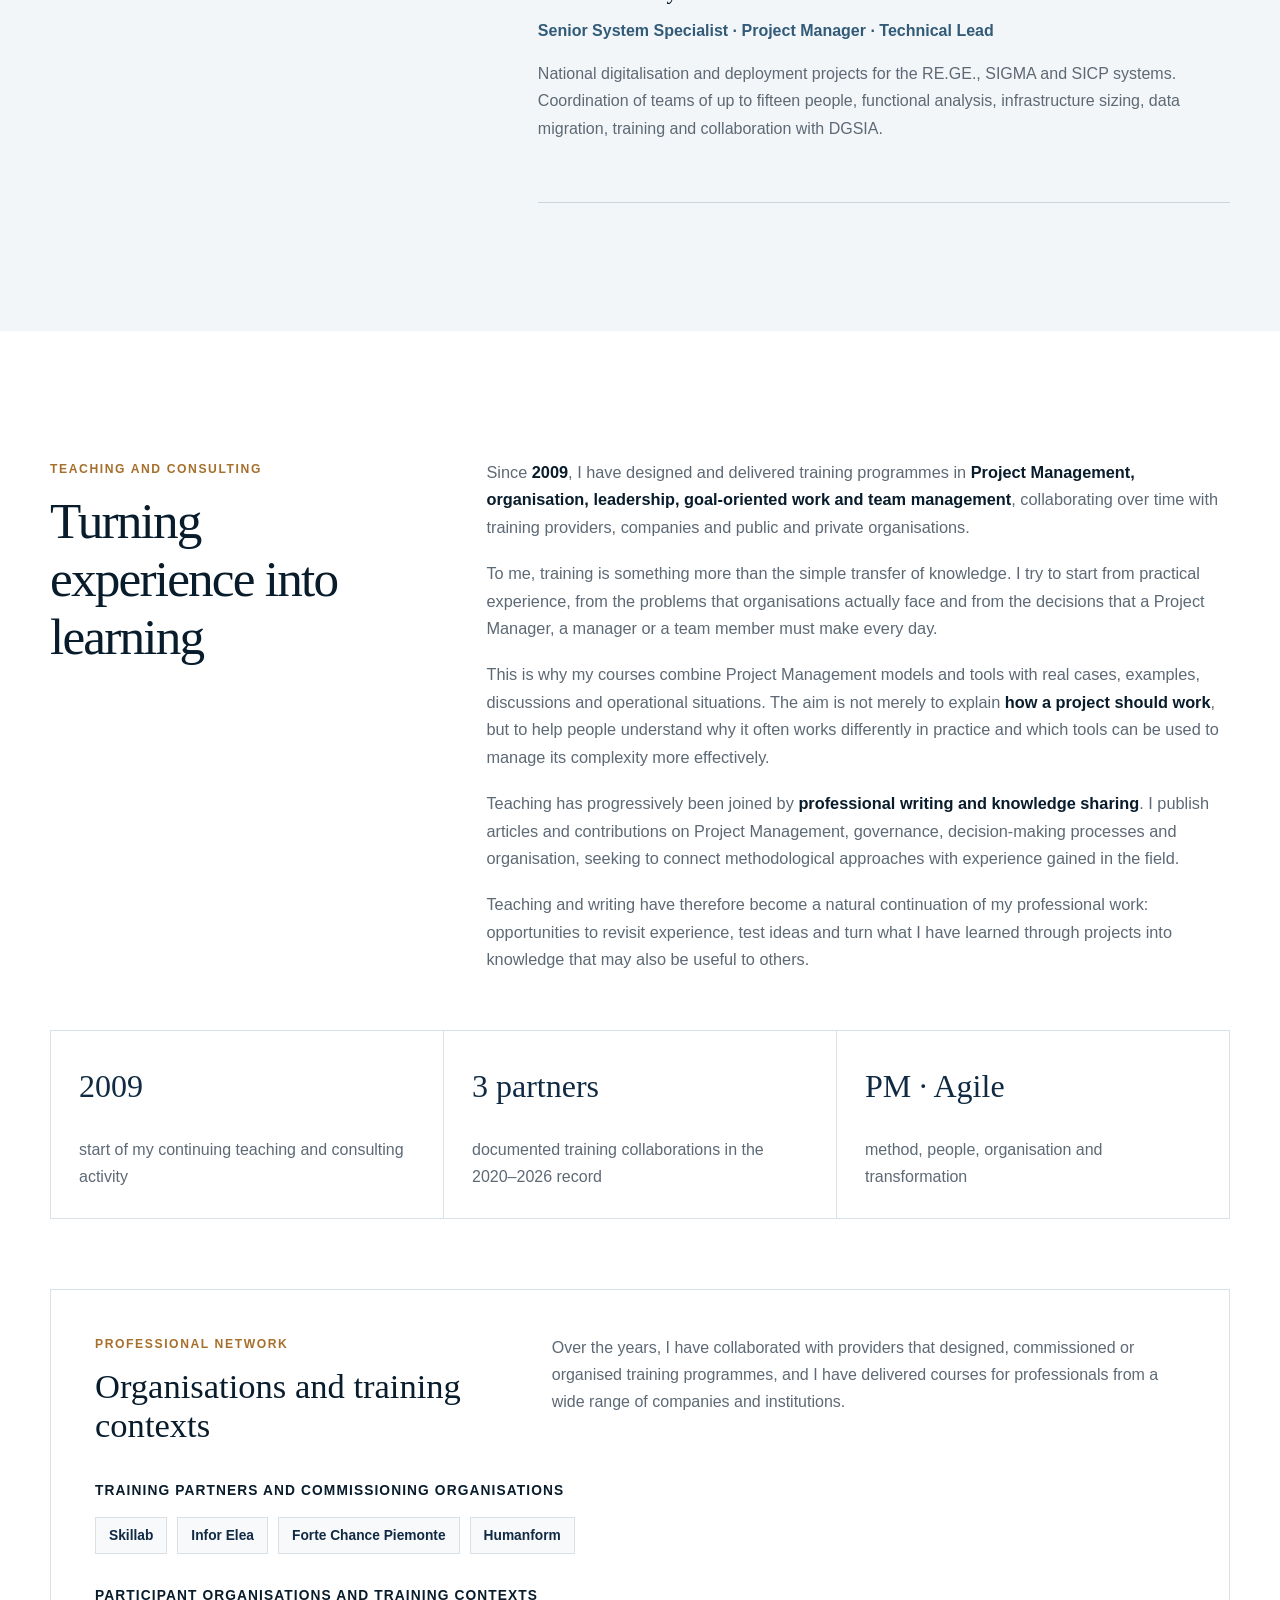
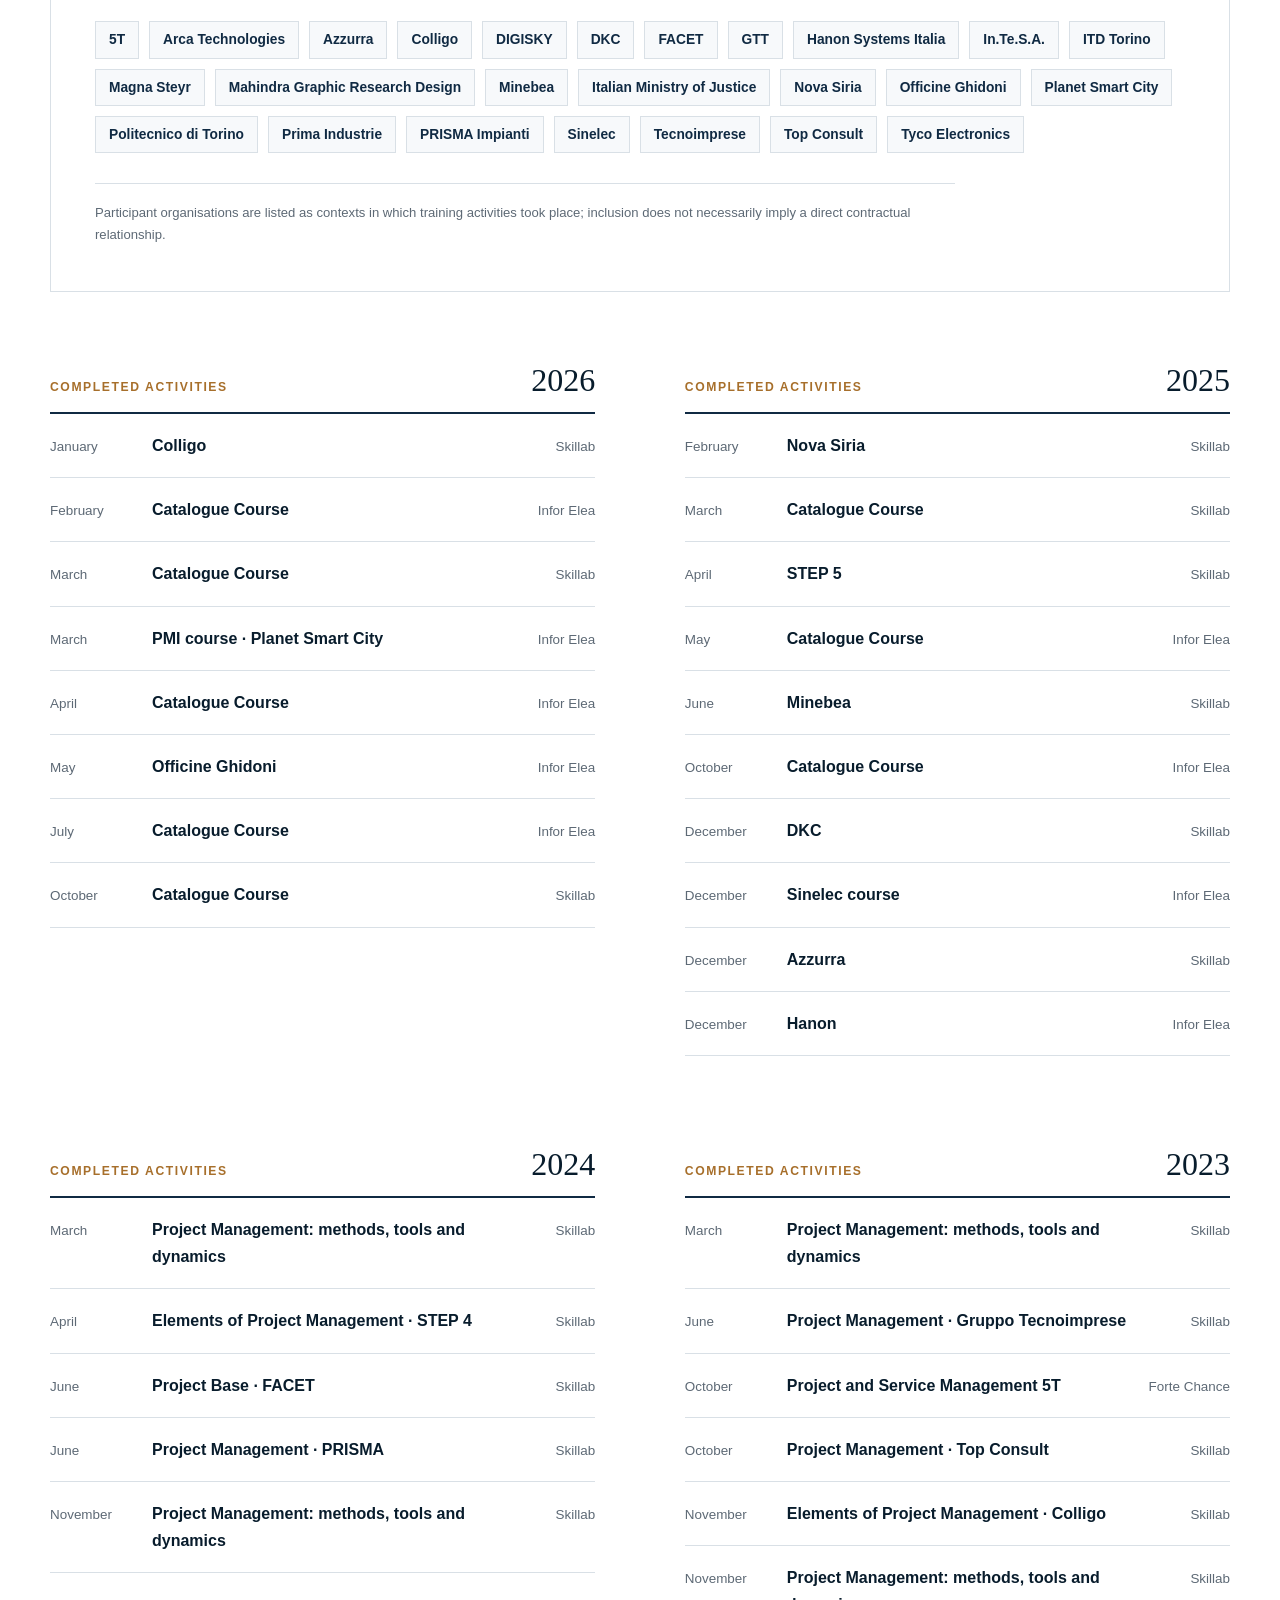
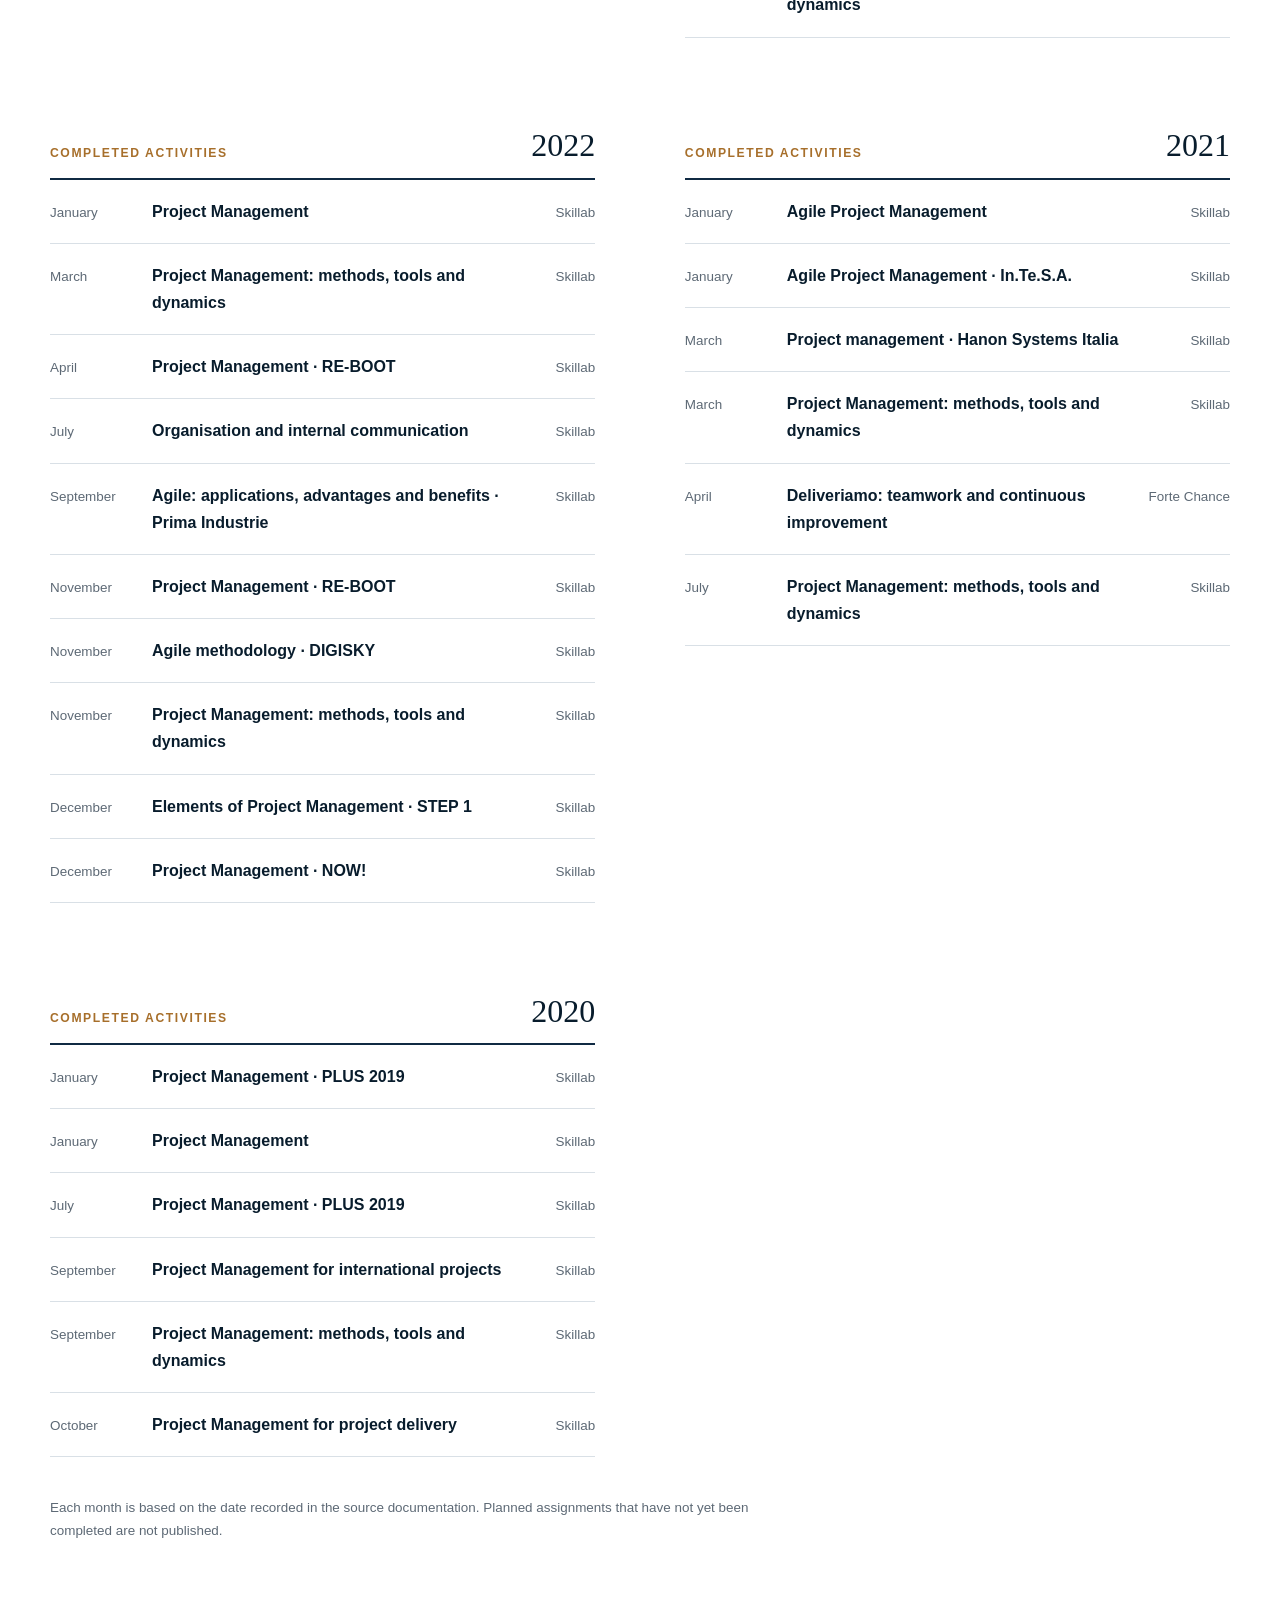
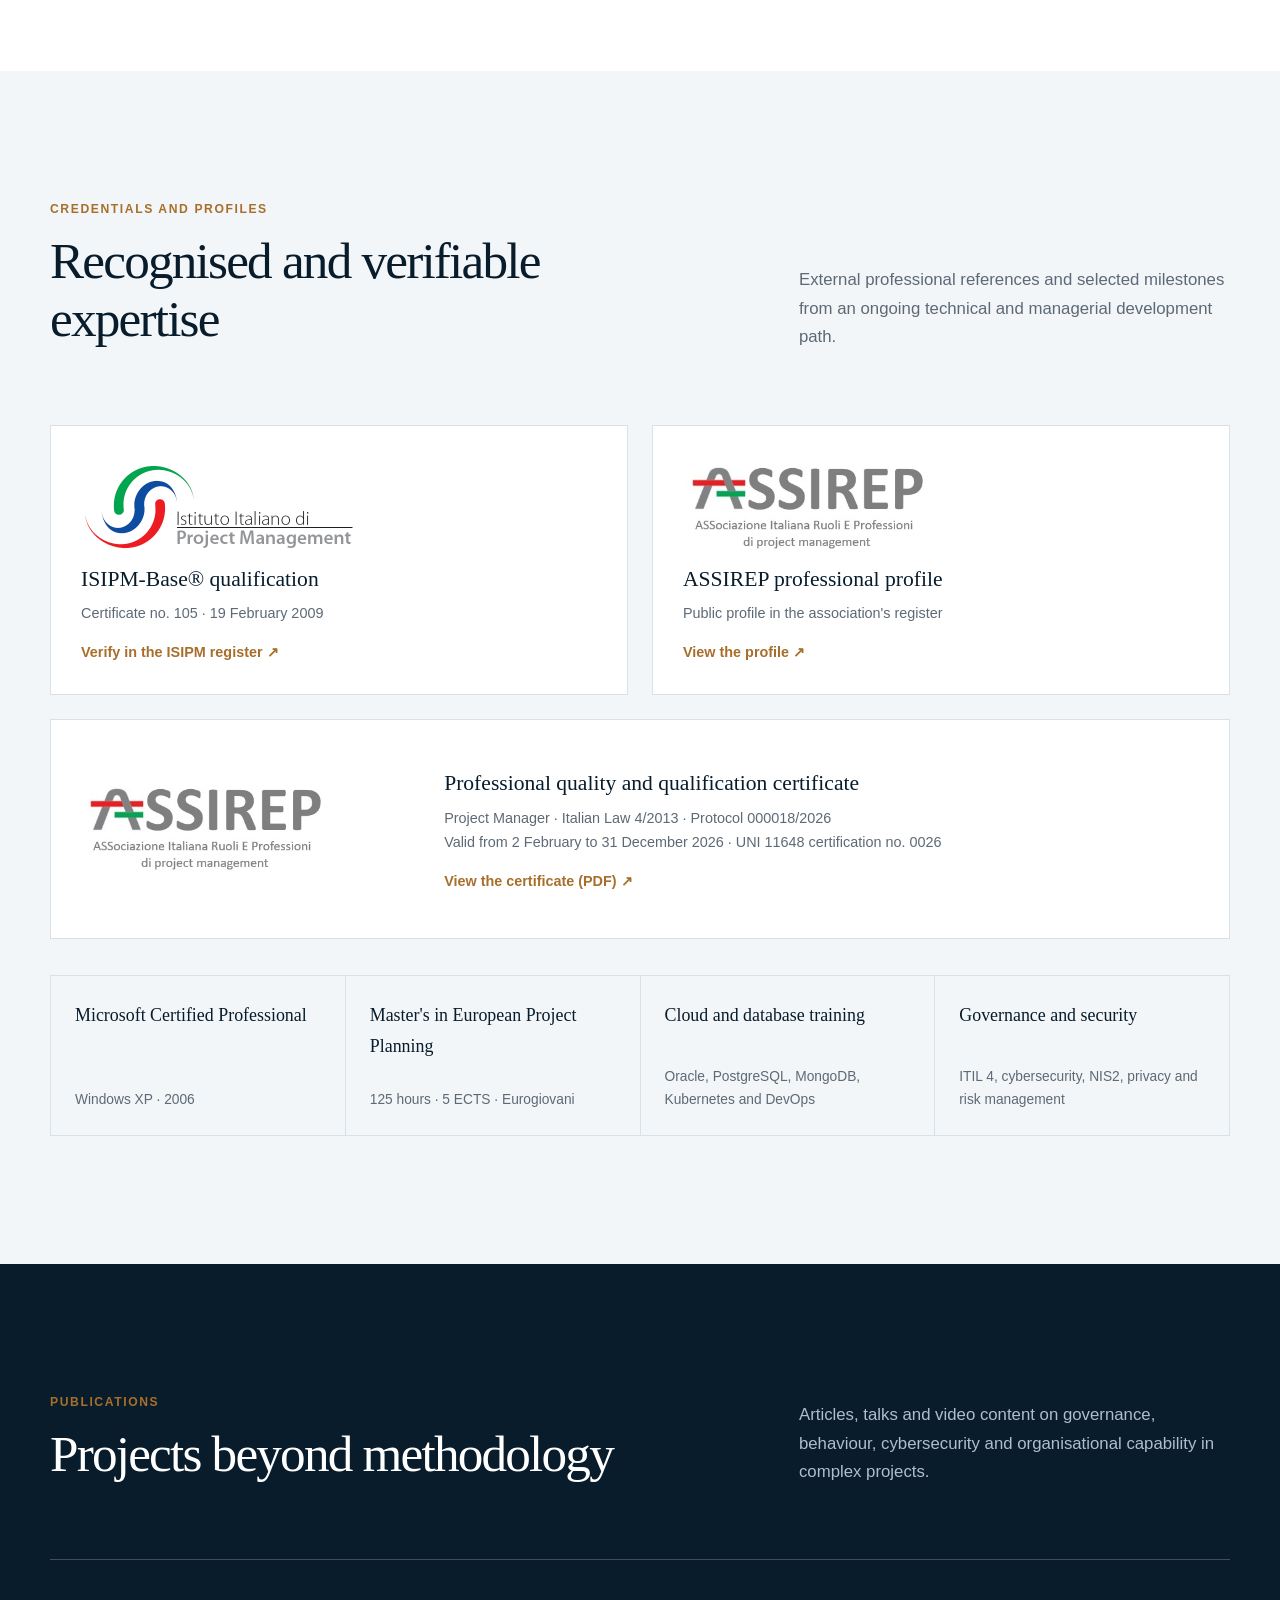
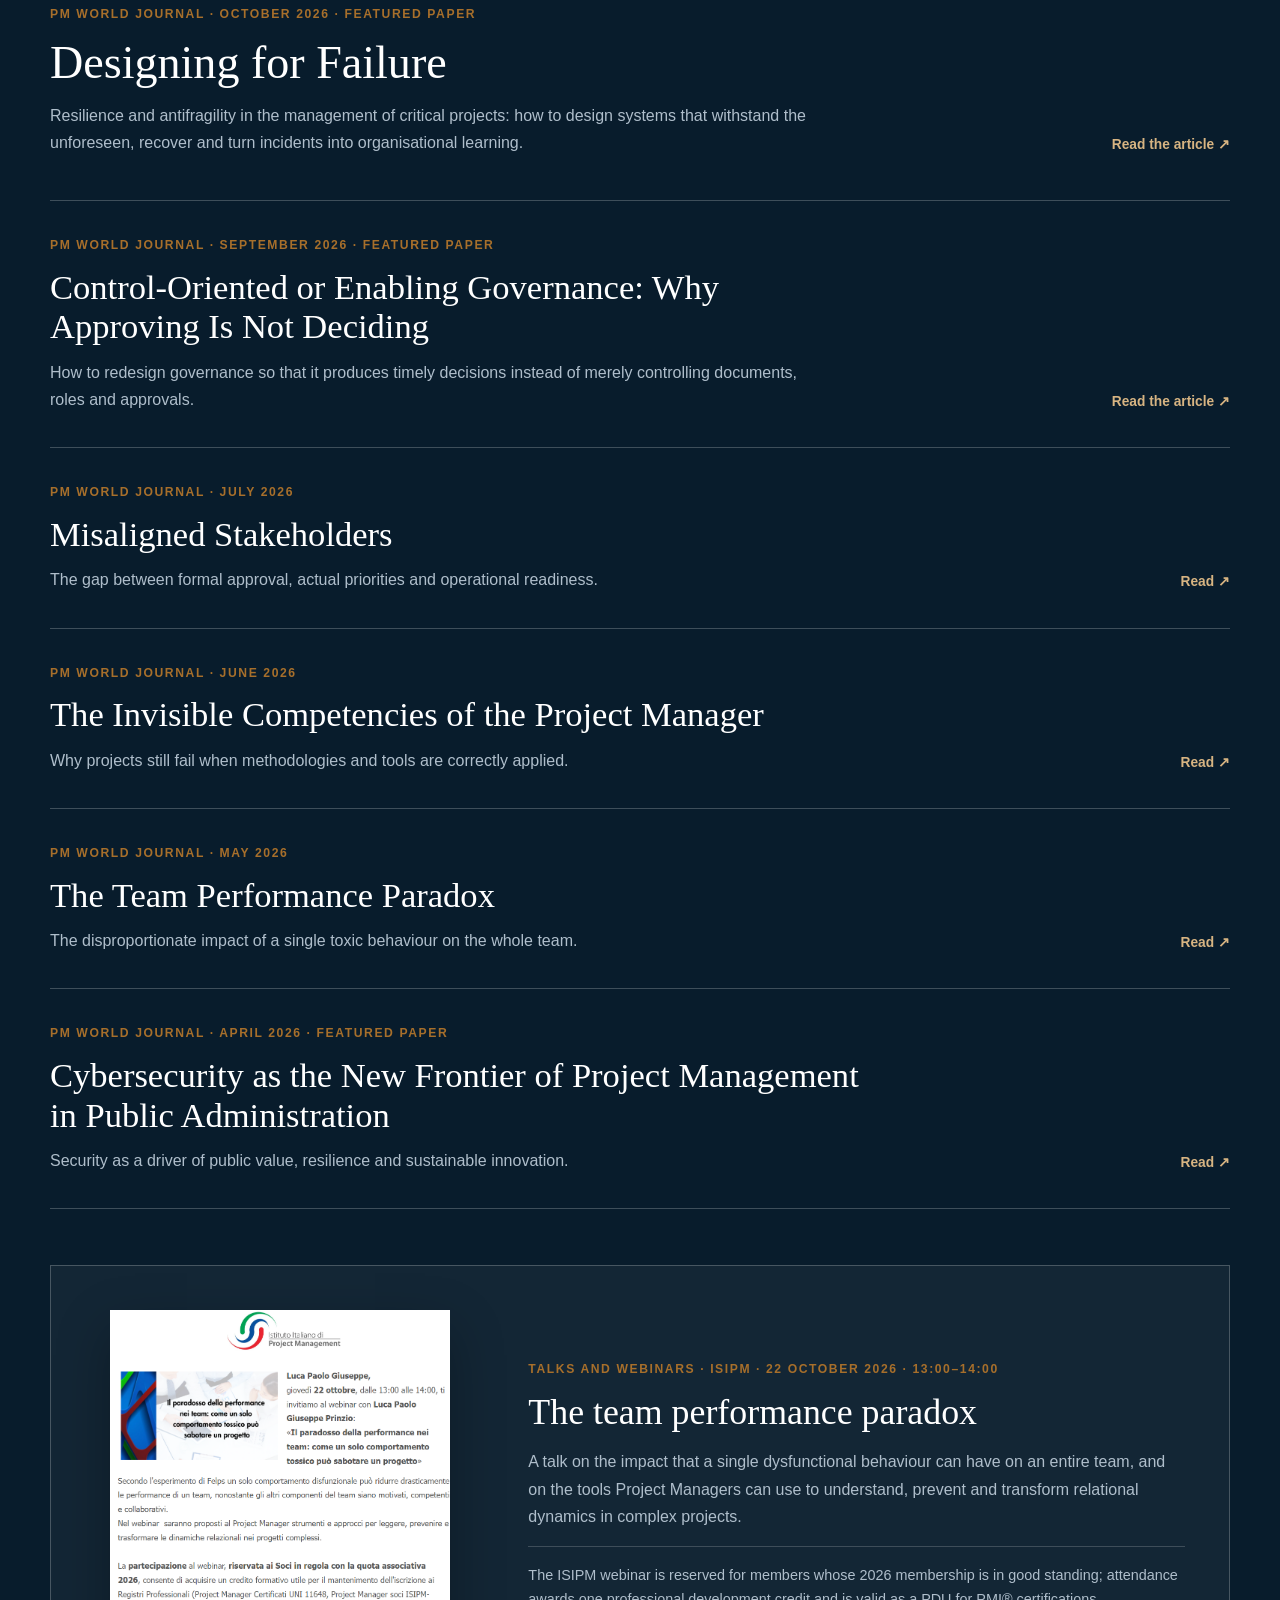
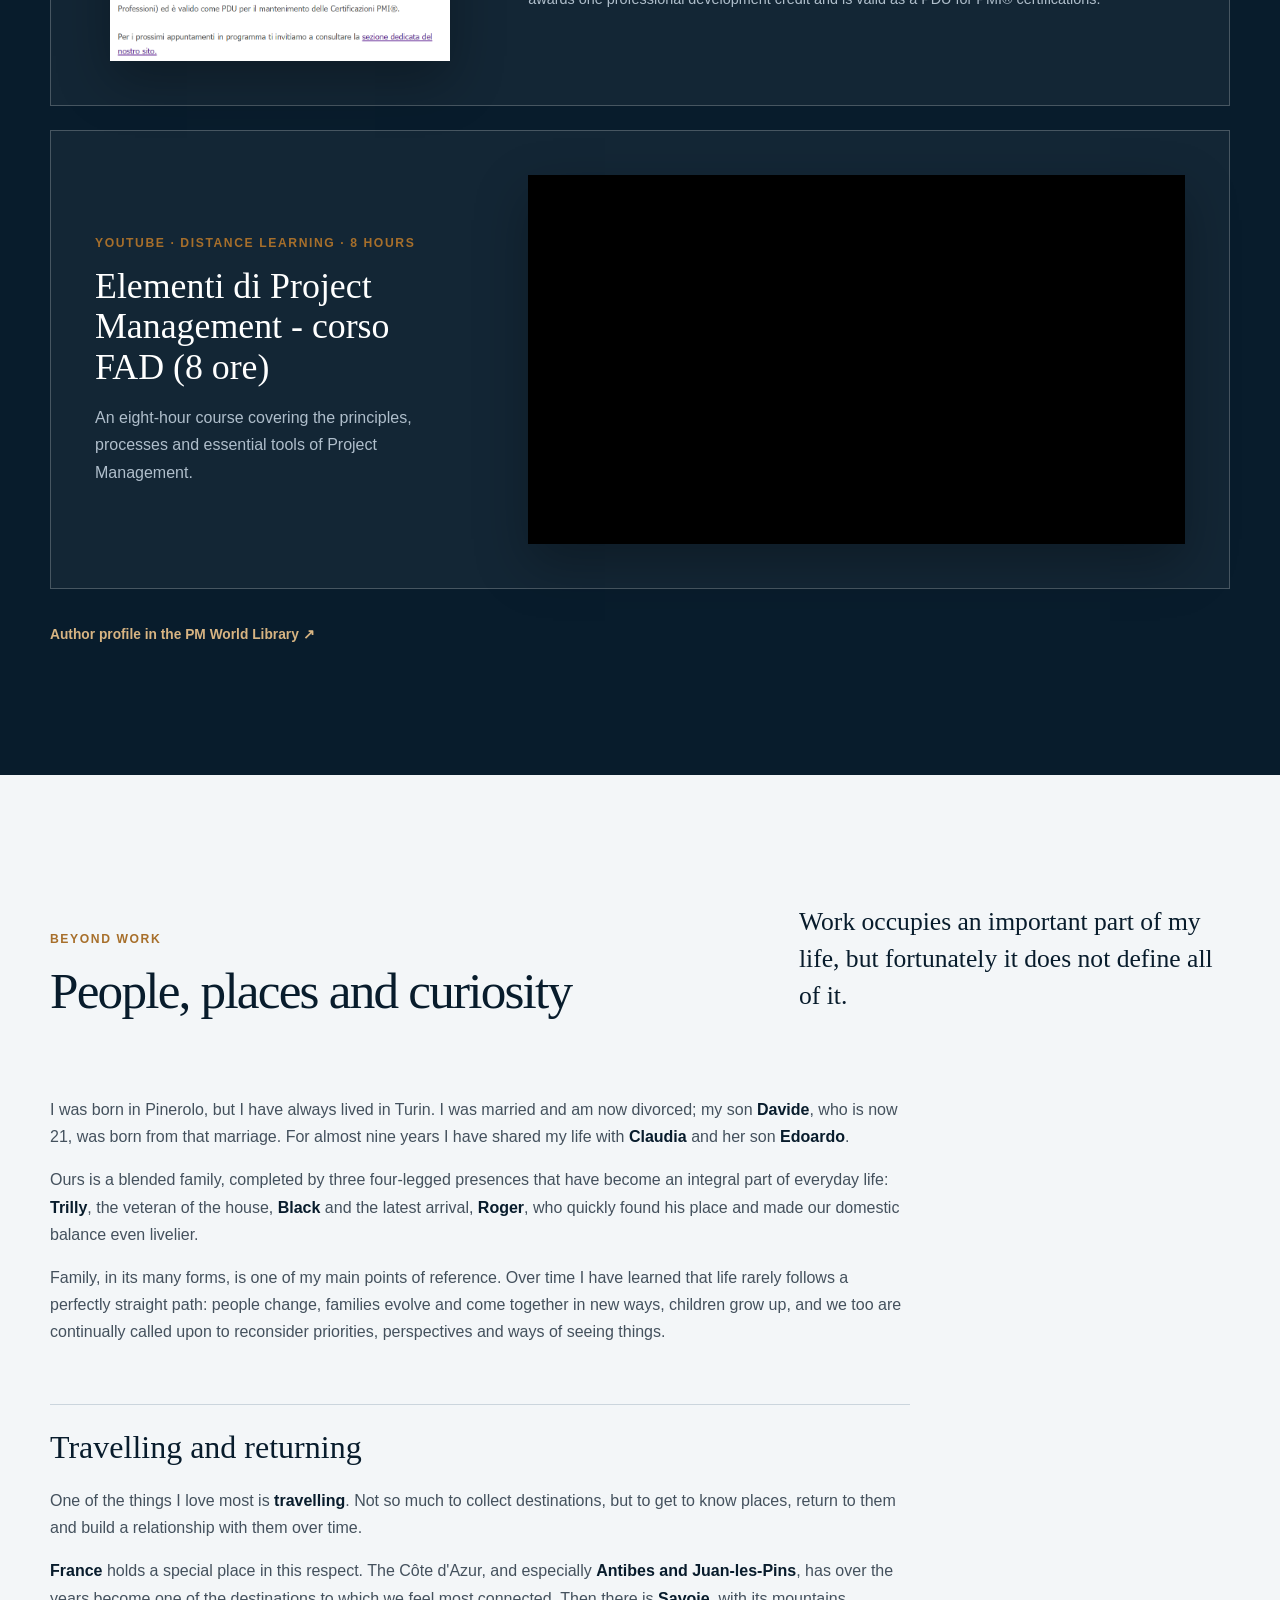
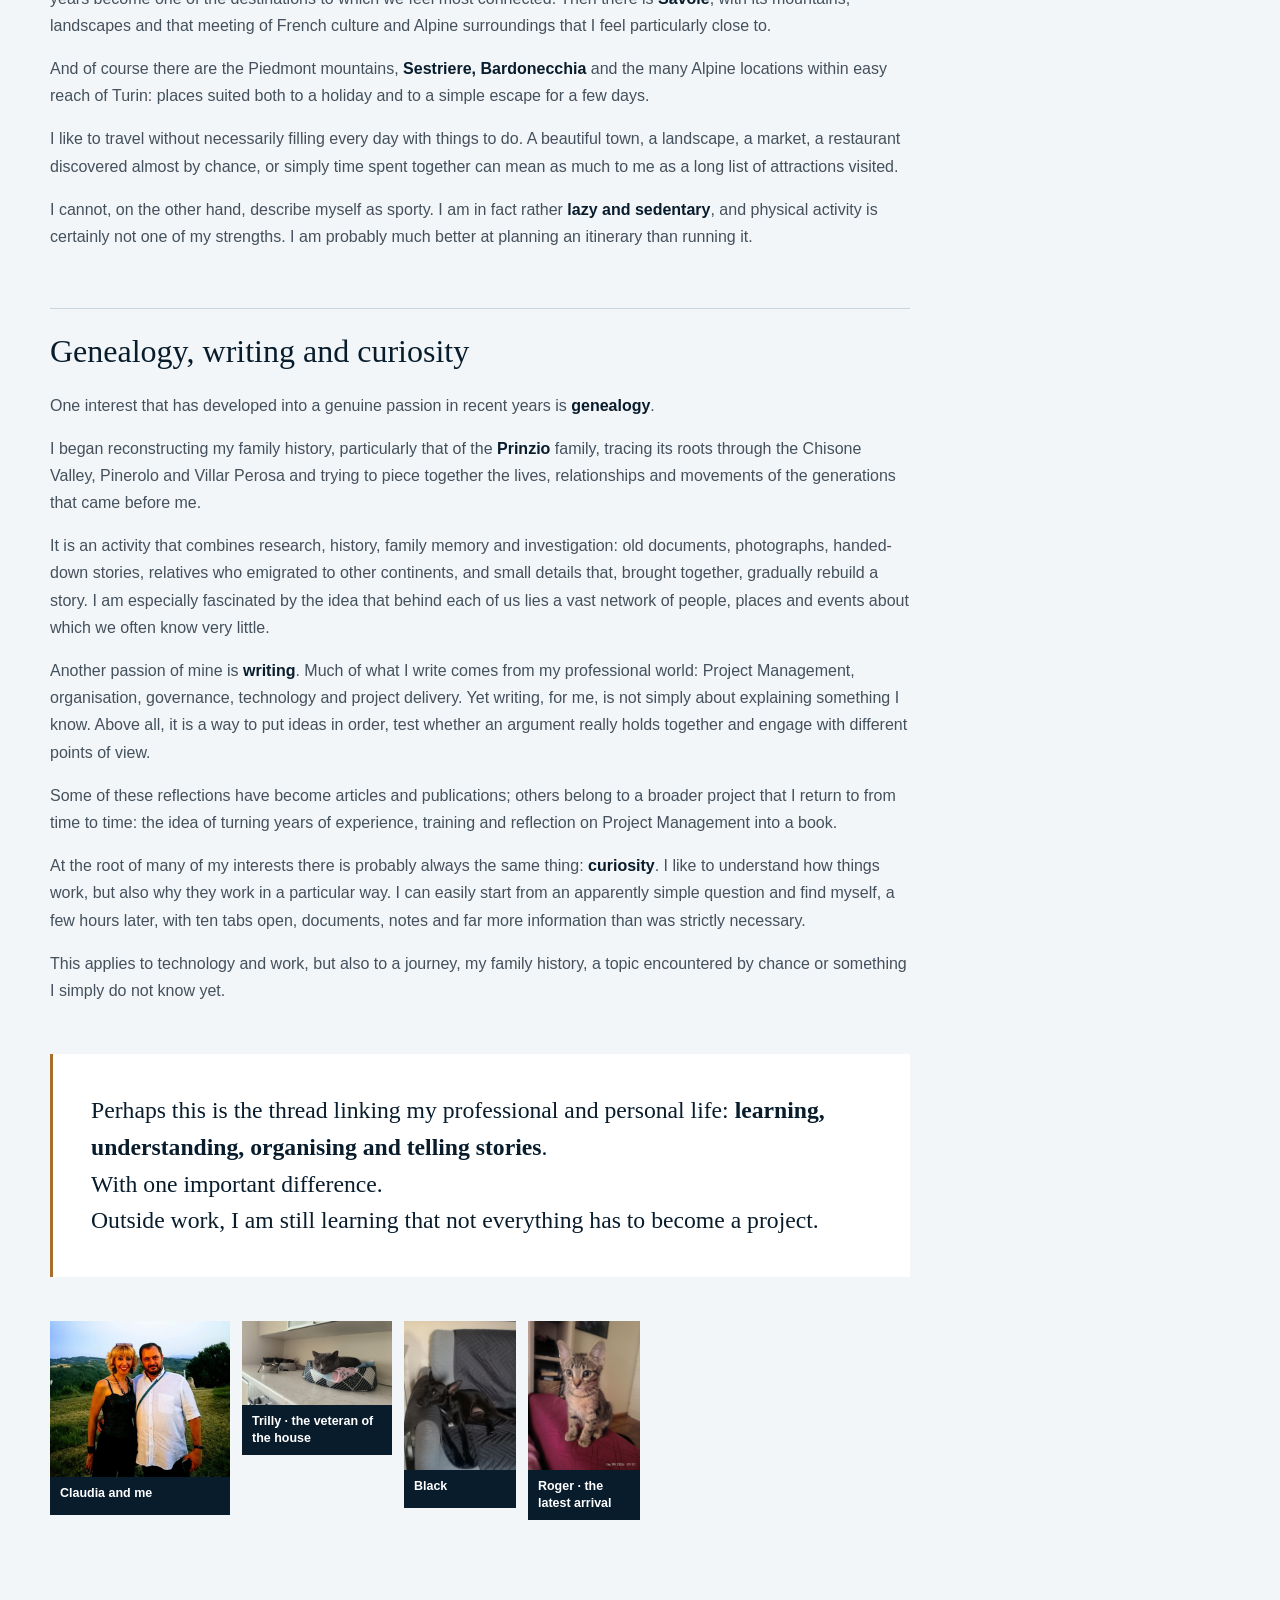
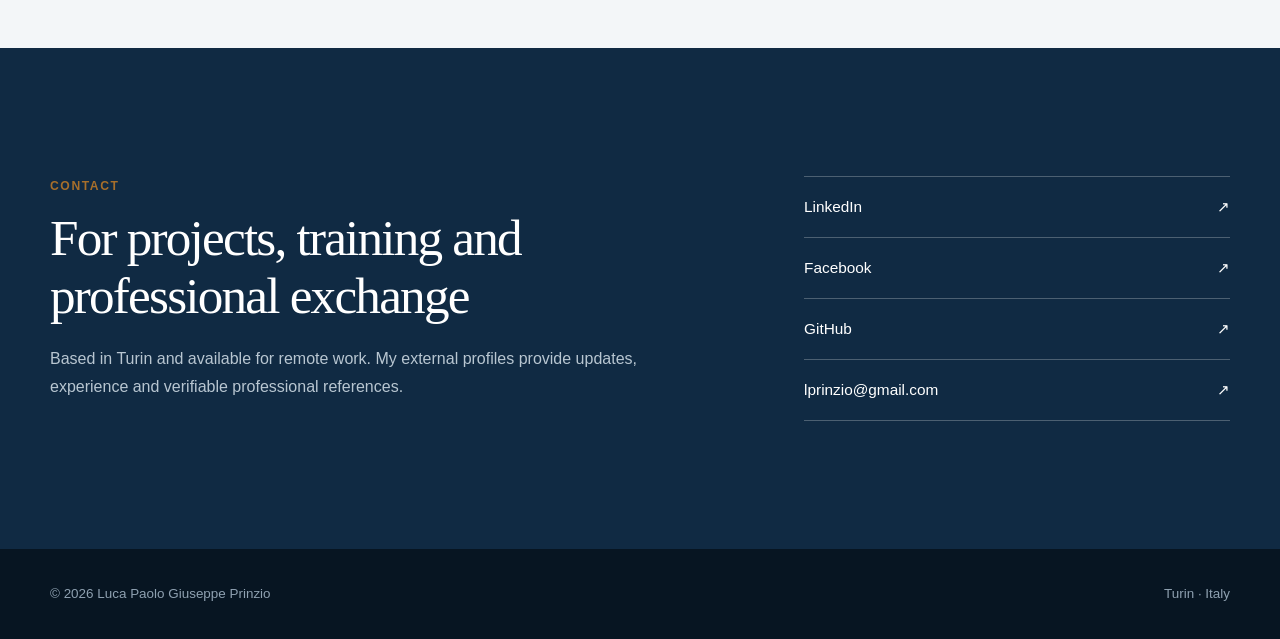
==== commit cbff6e9c: "Add Ministry of Justice to English training contexts" ====
--- a/en/index.html
+++ b/en/index.html
@@ -339,6 +339,7 @@
                 <li>Magna Steyr</li>
                 <li>Mahindra Graphic Research Design</li>
                 <li>Minebea</li>
+                <li>Italian Ministry of Justice</li>
                 <li>Nova Siria</li>
                 <li>Officine Ghidoni</li>
                 <li>Planet Smart City</li>
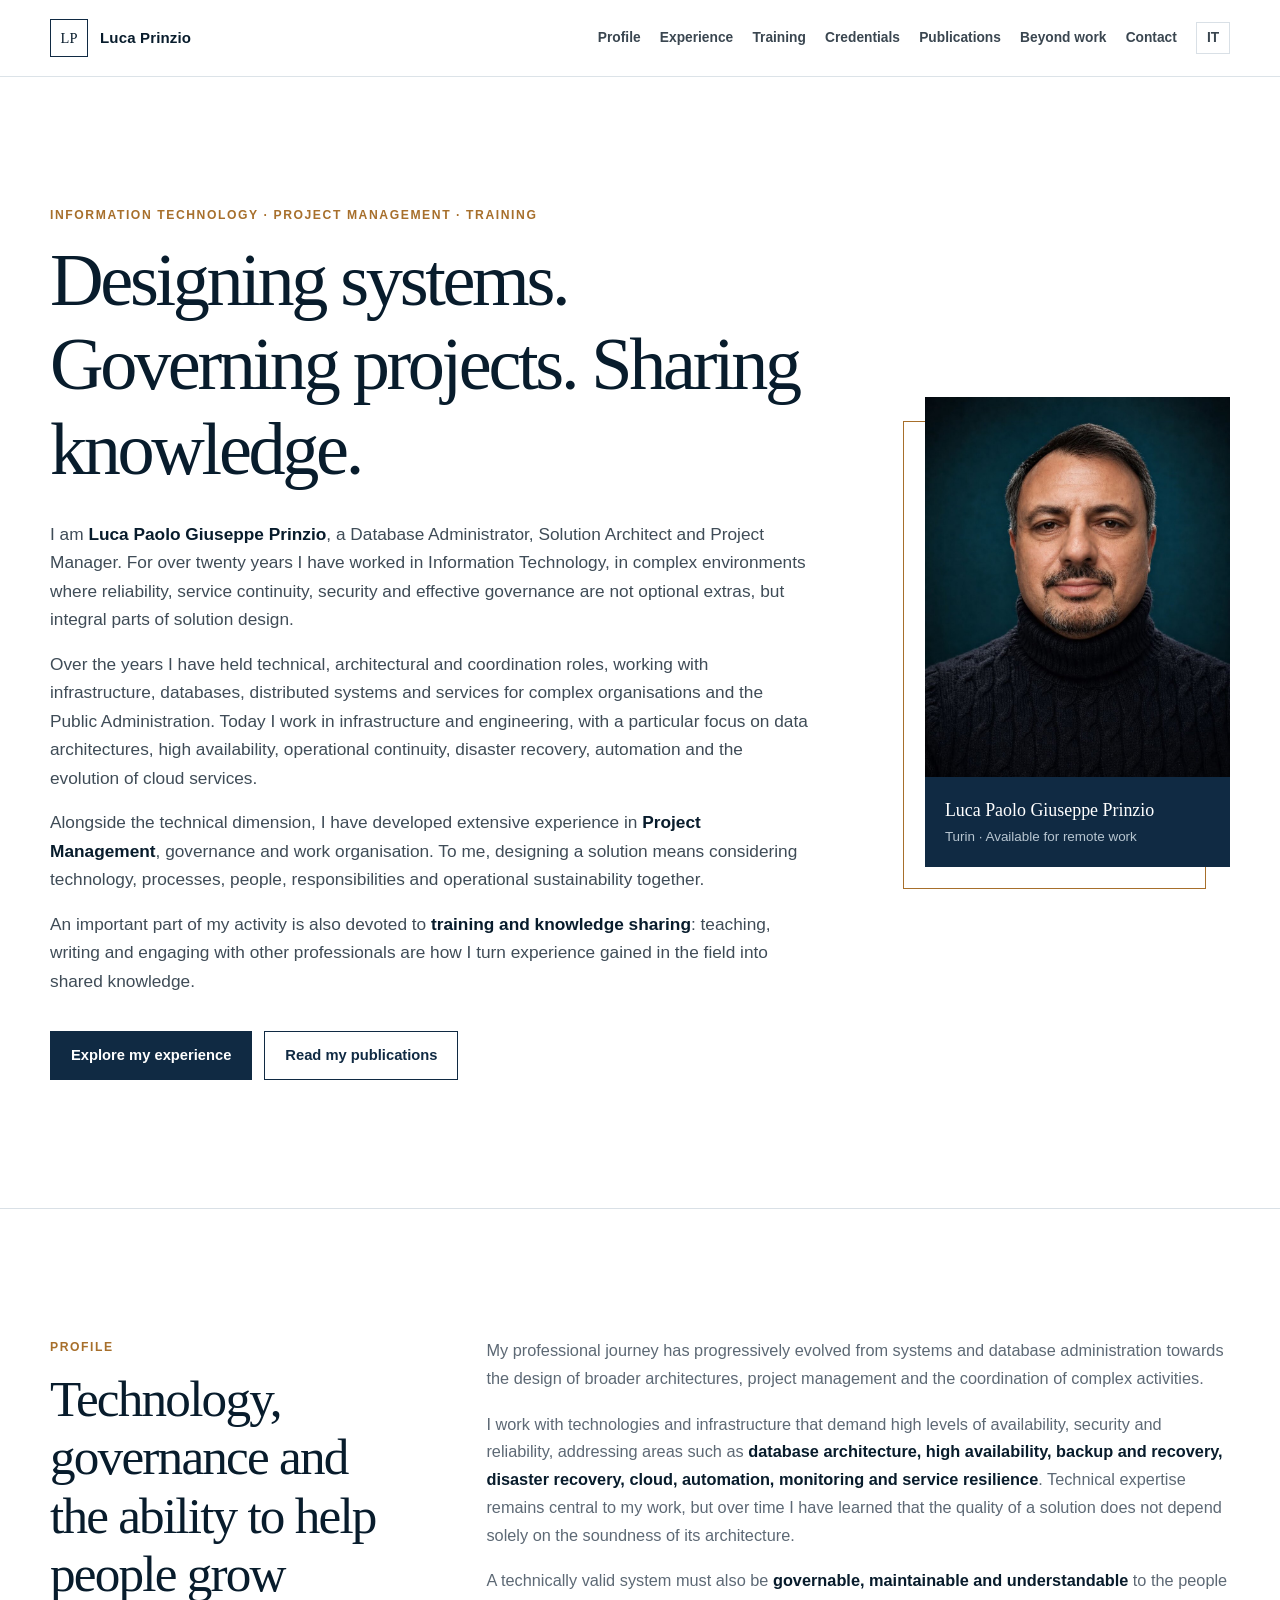
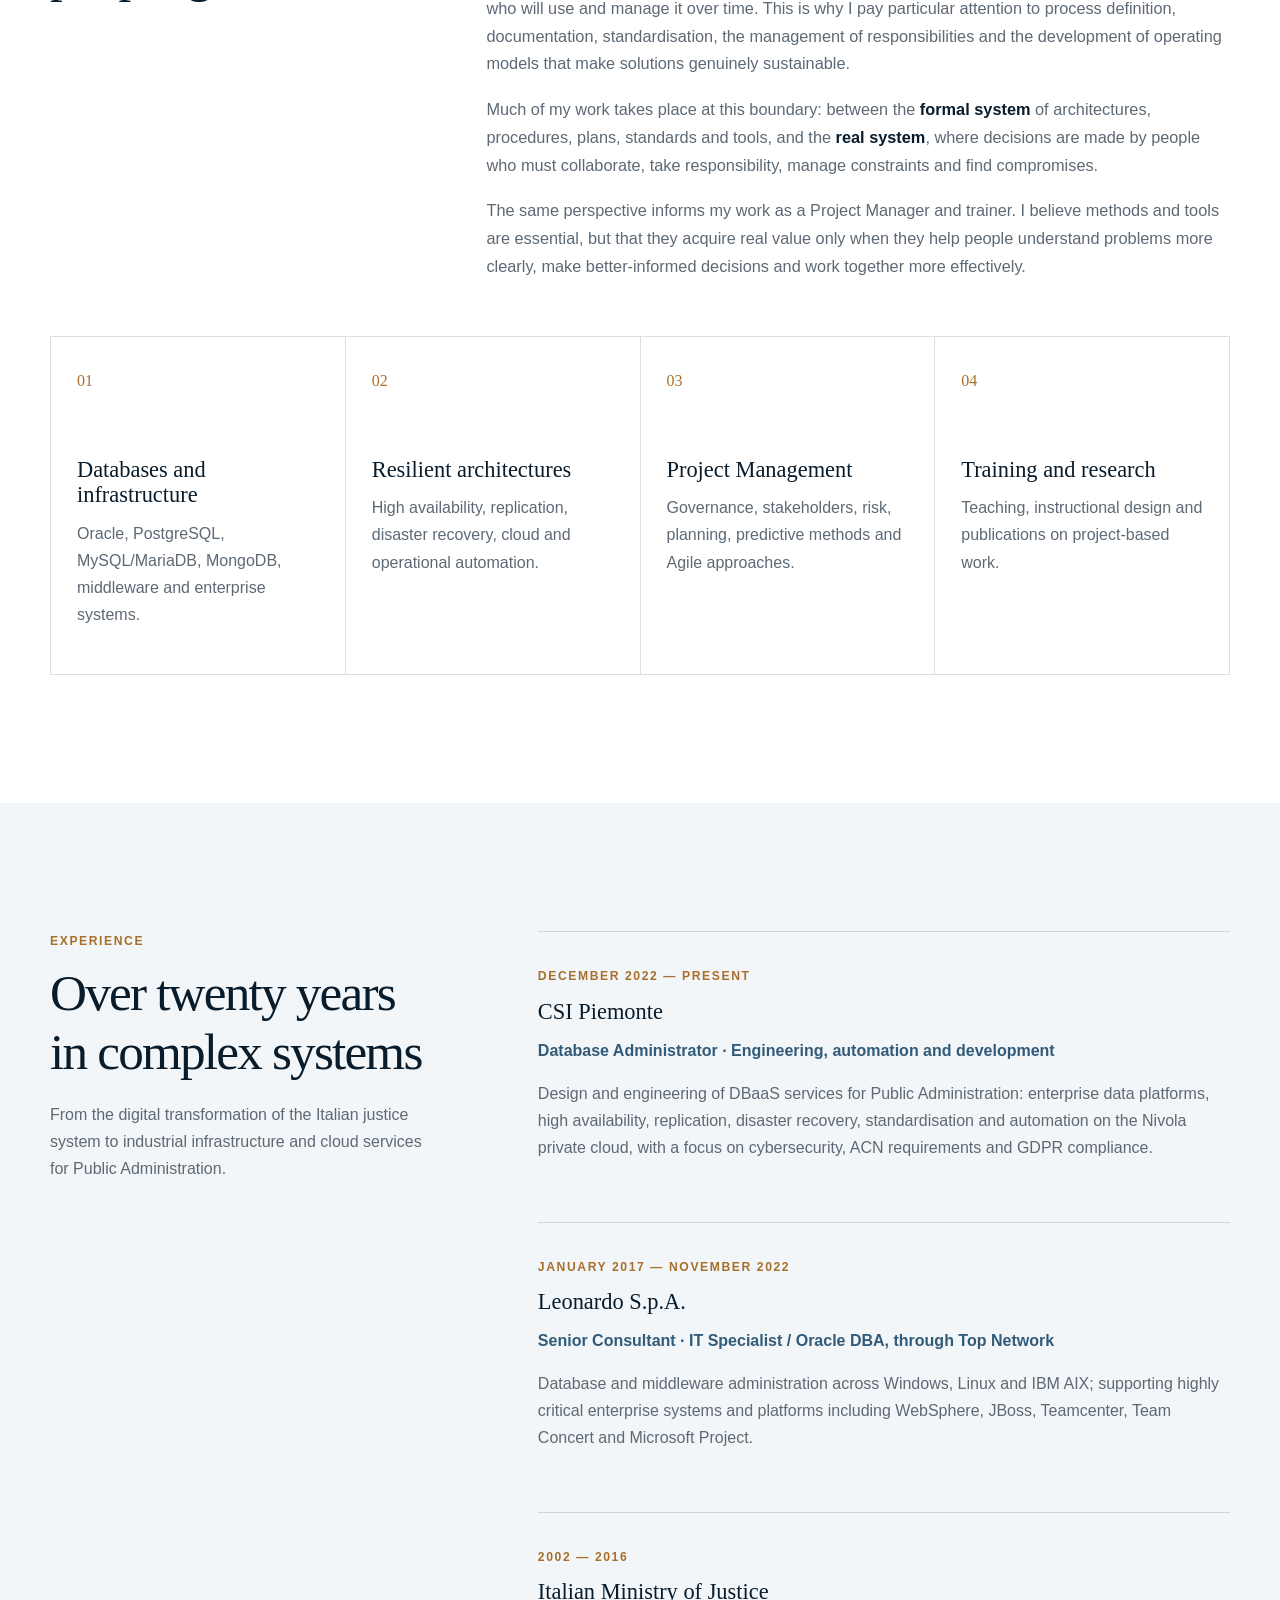
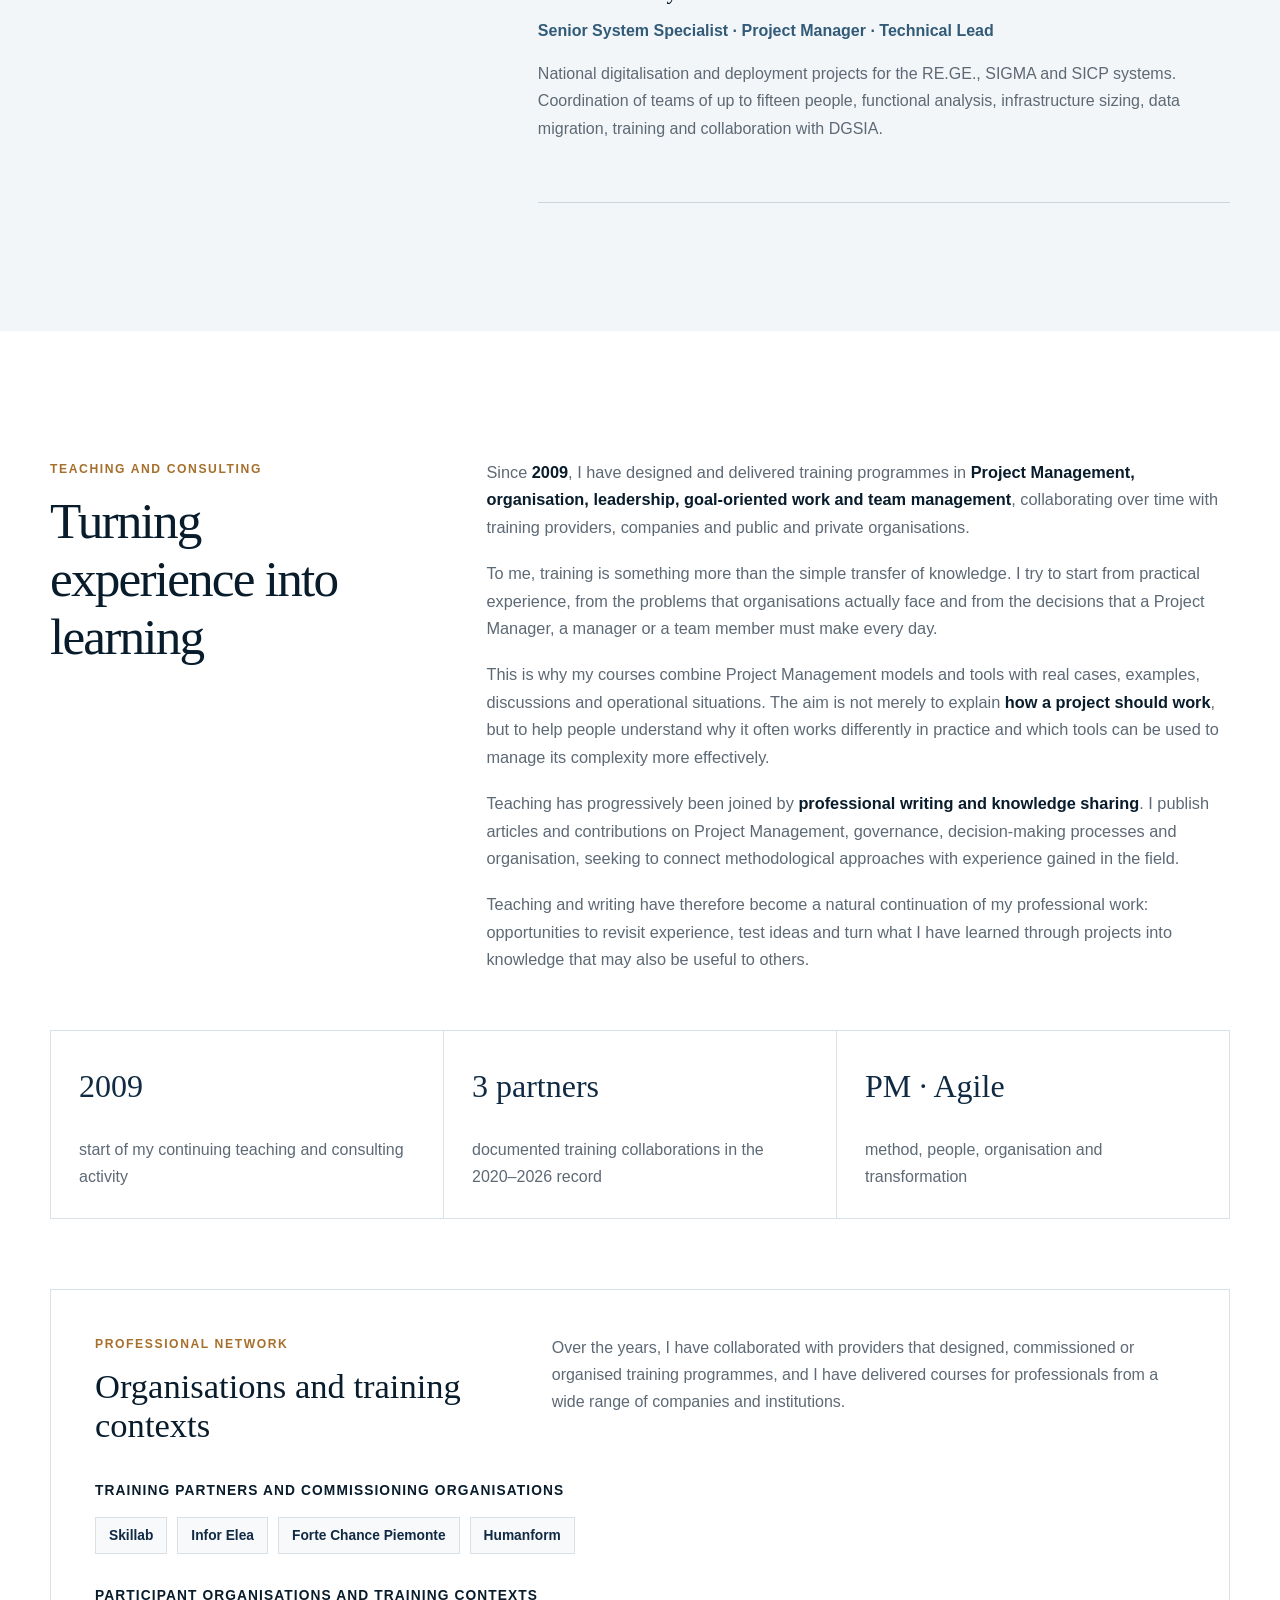
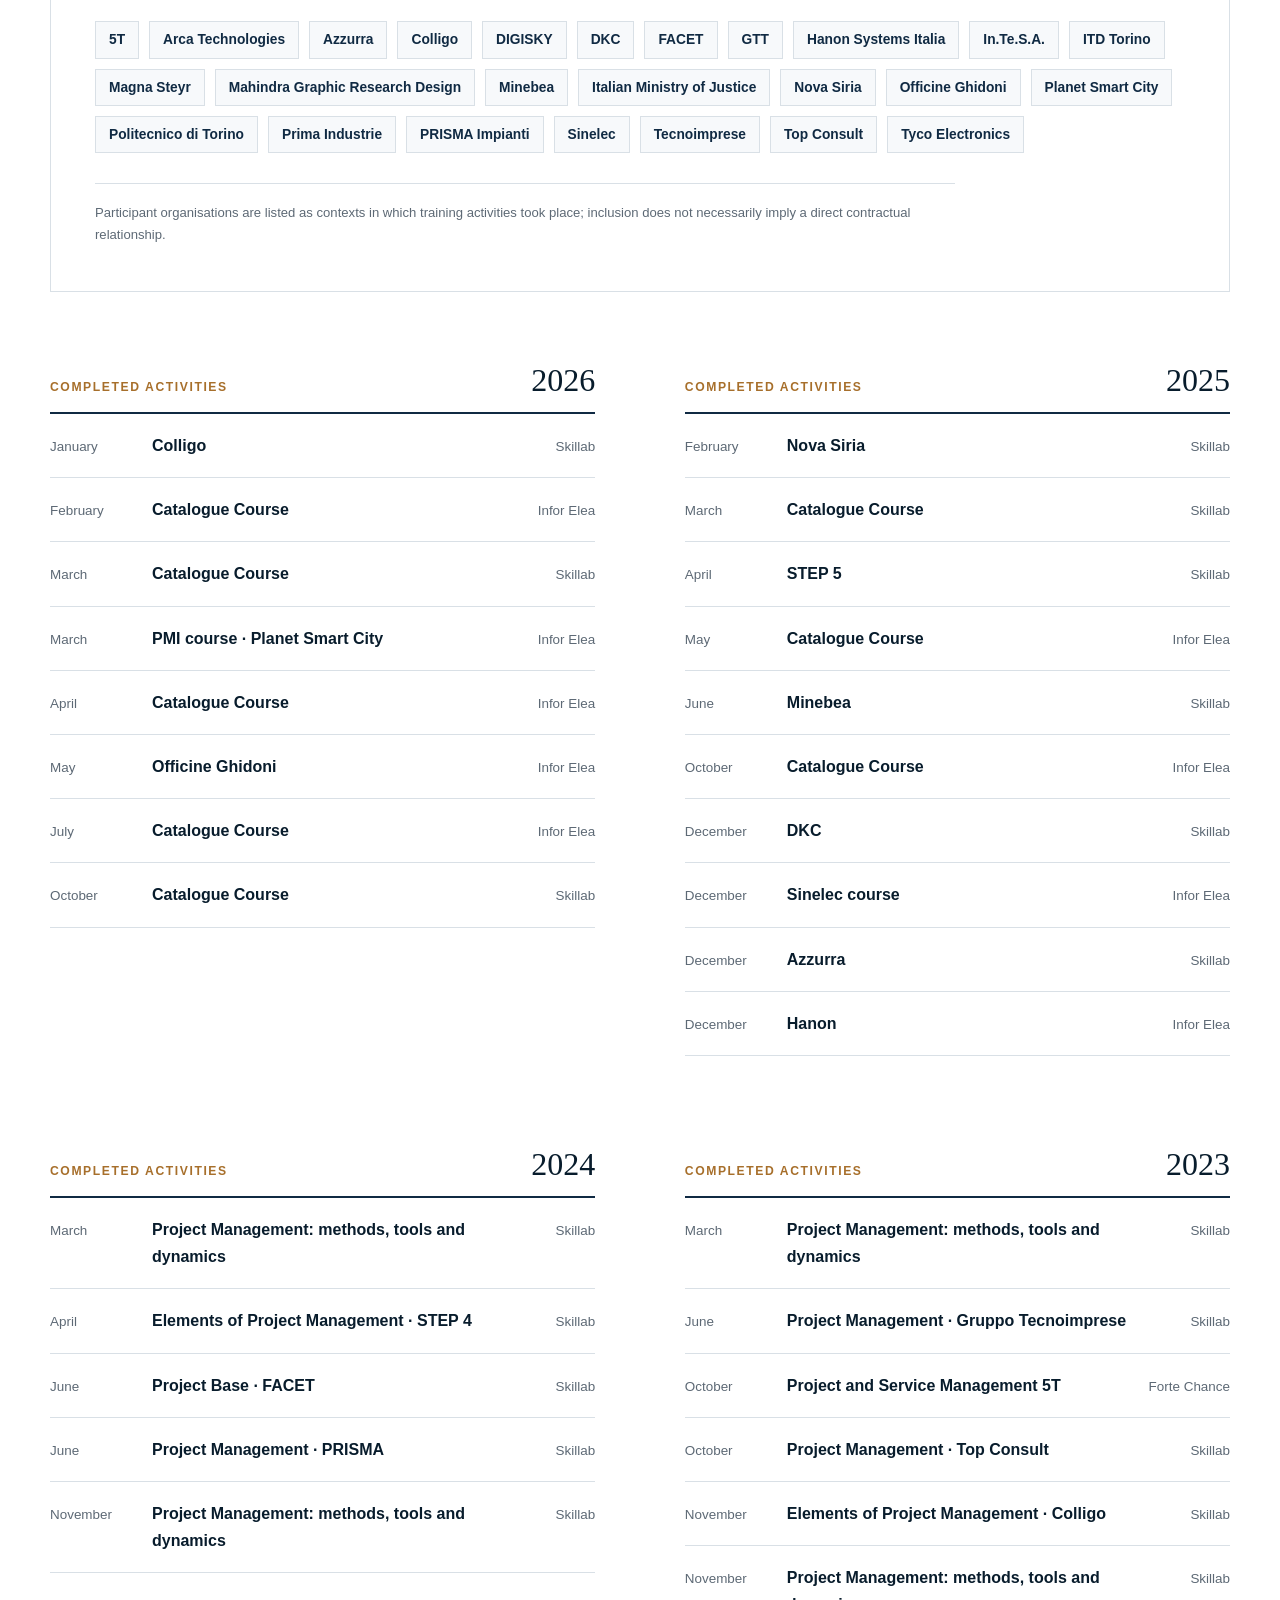
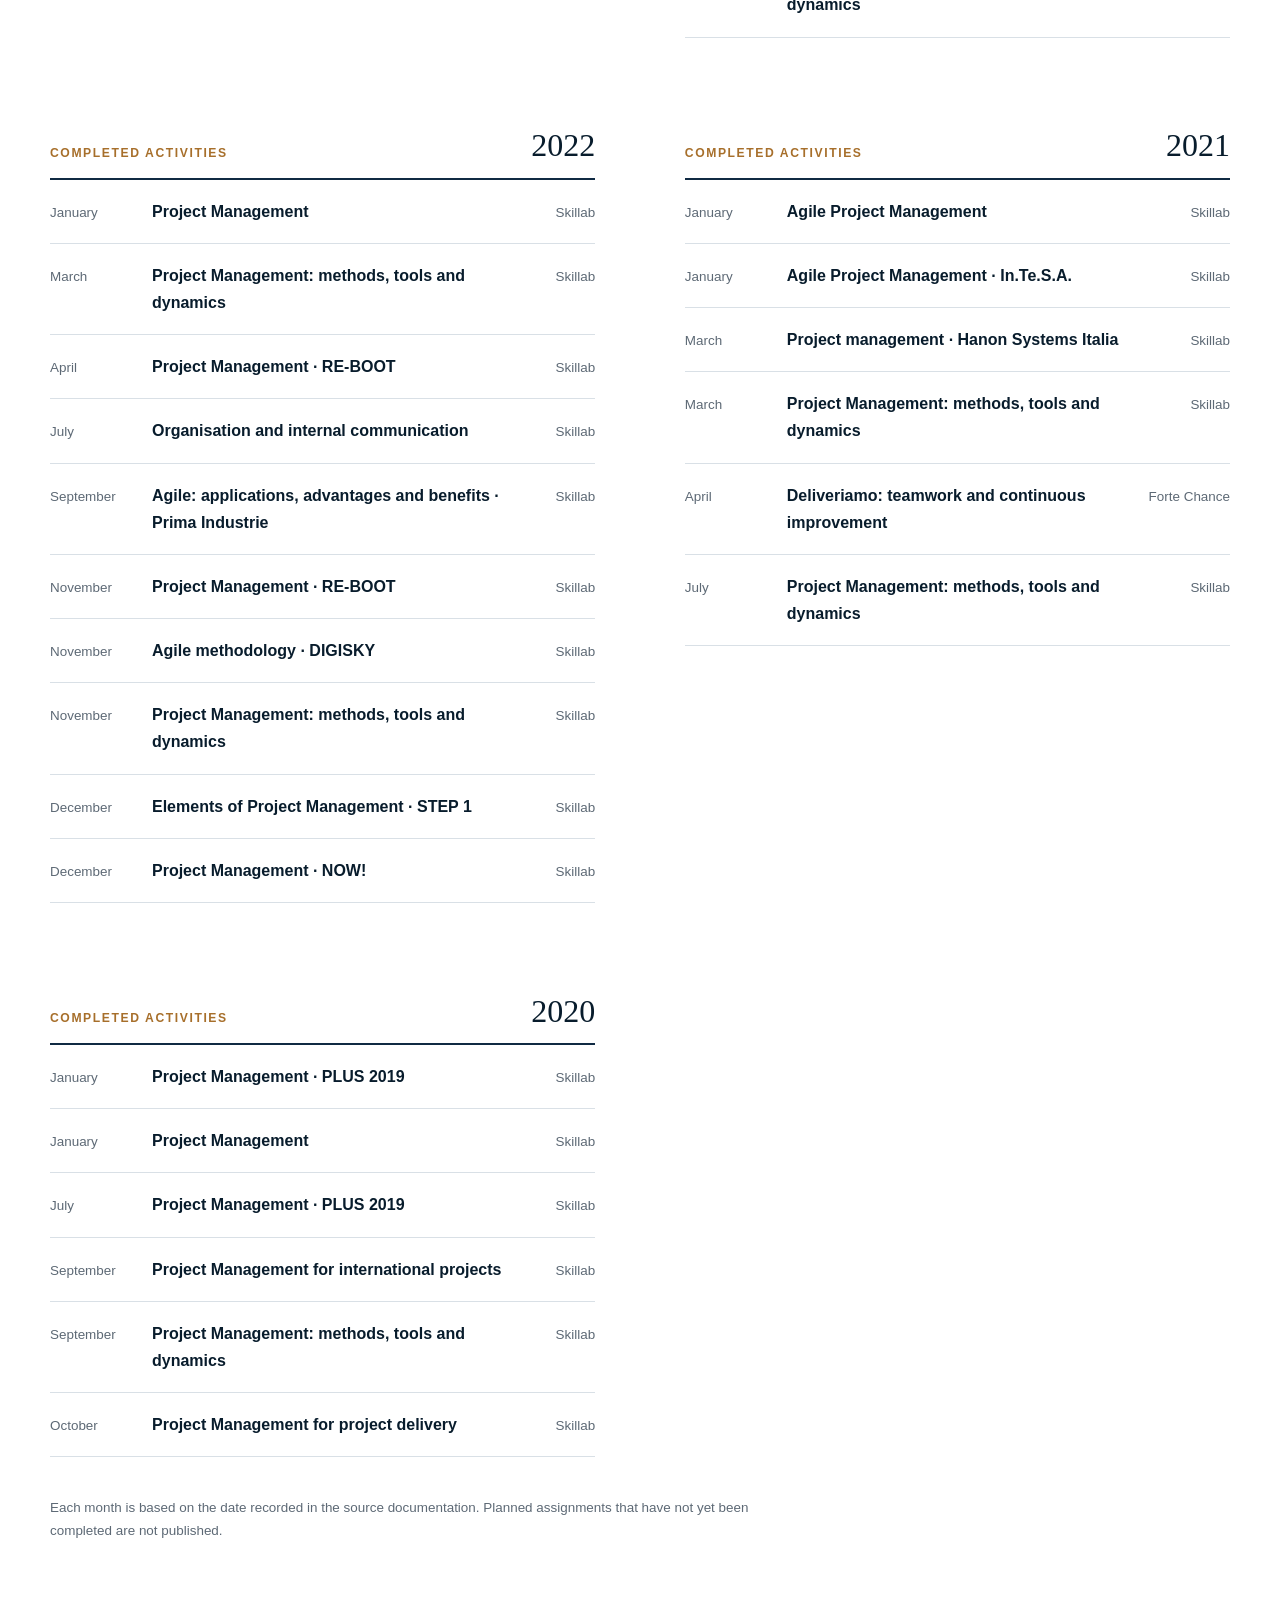
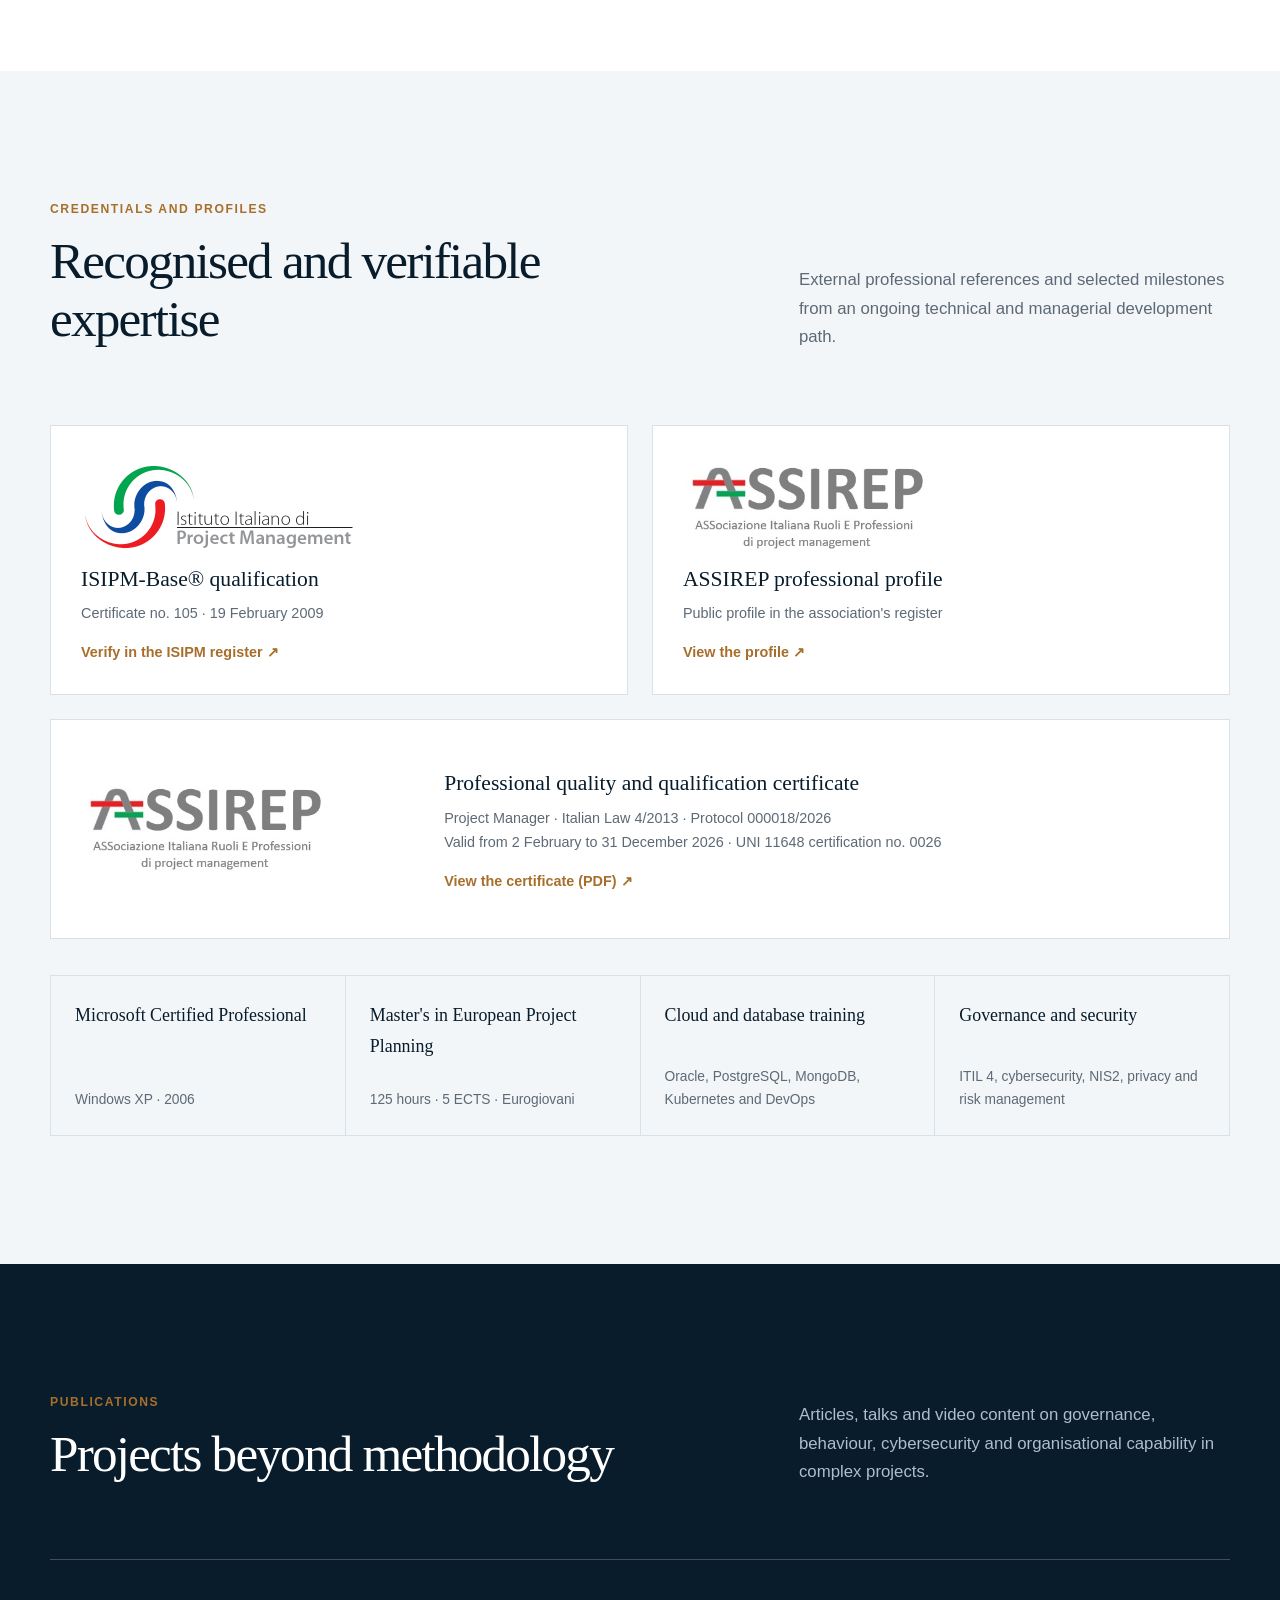
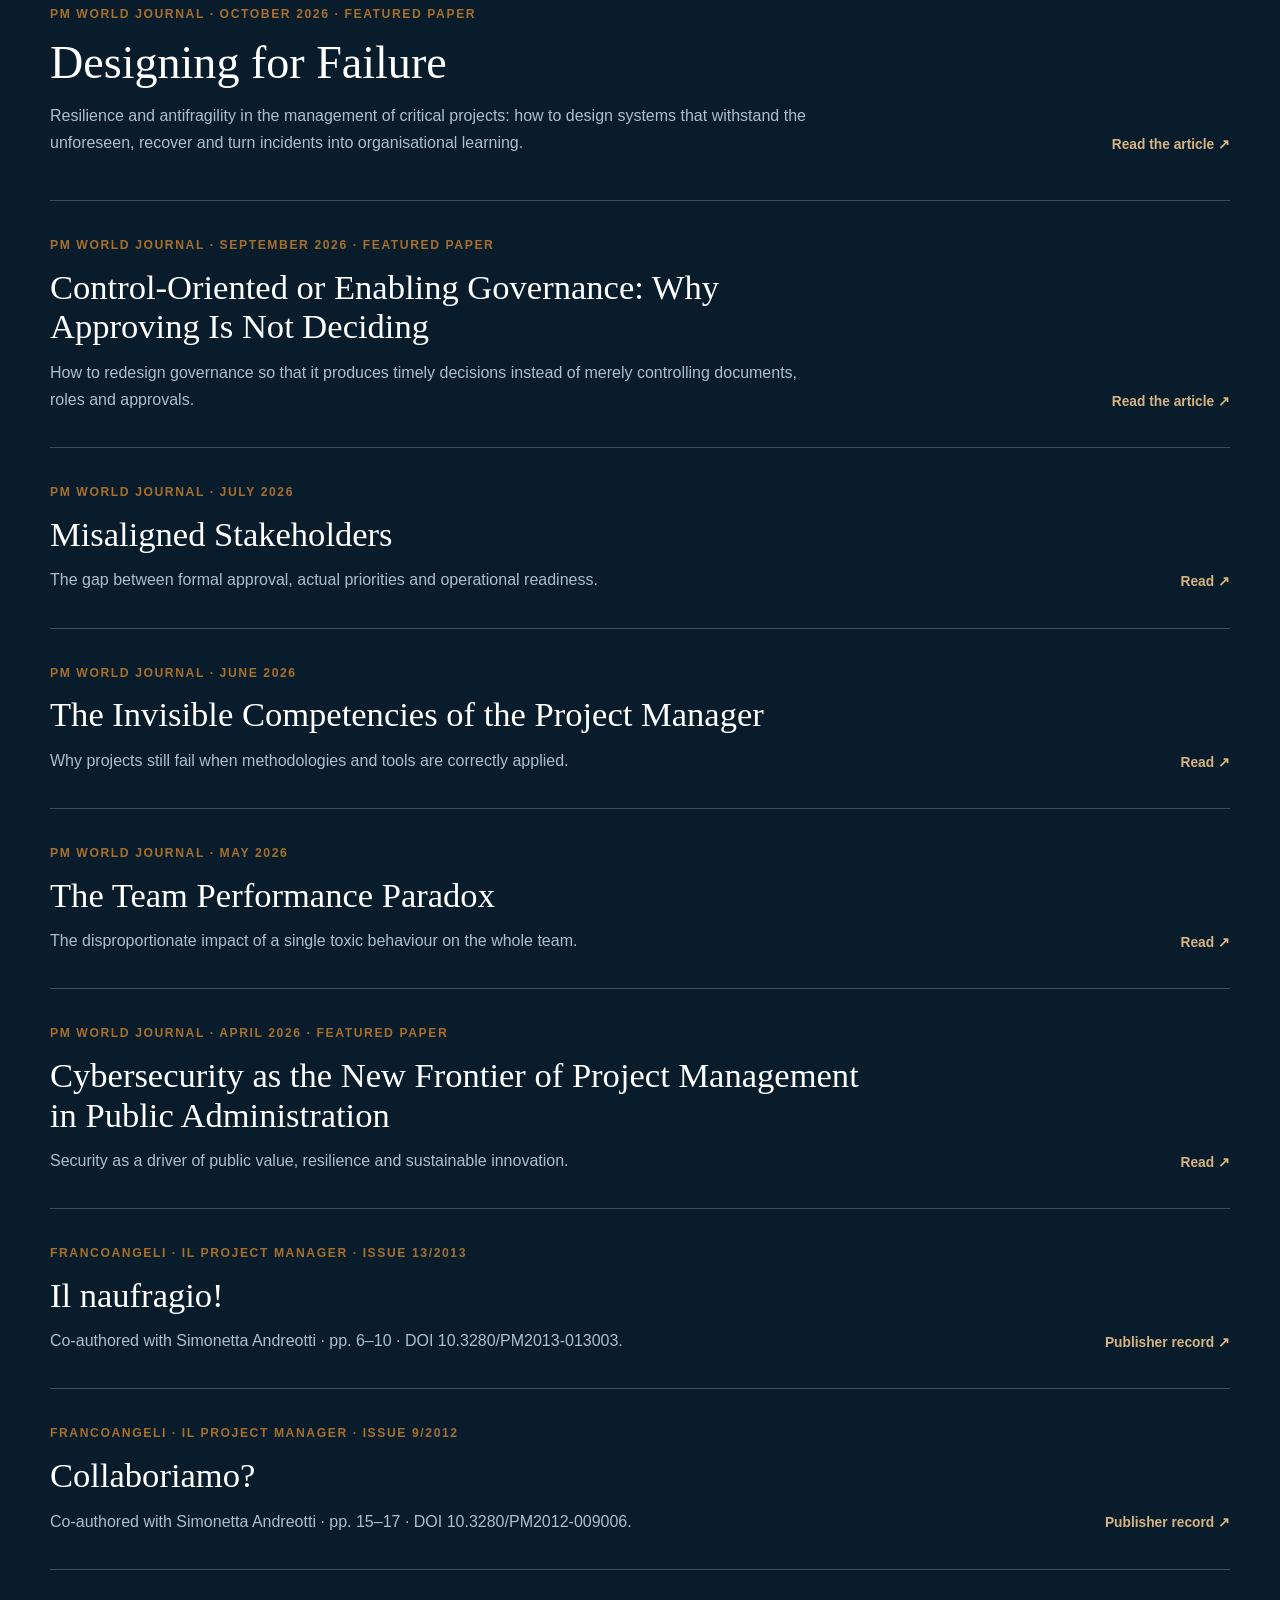
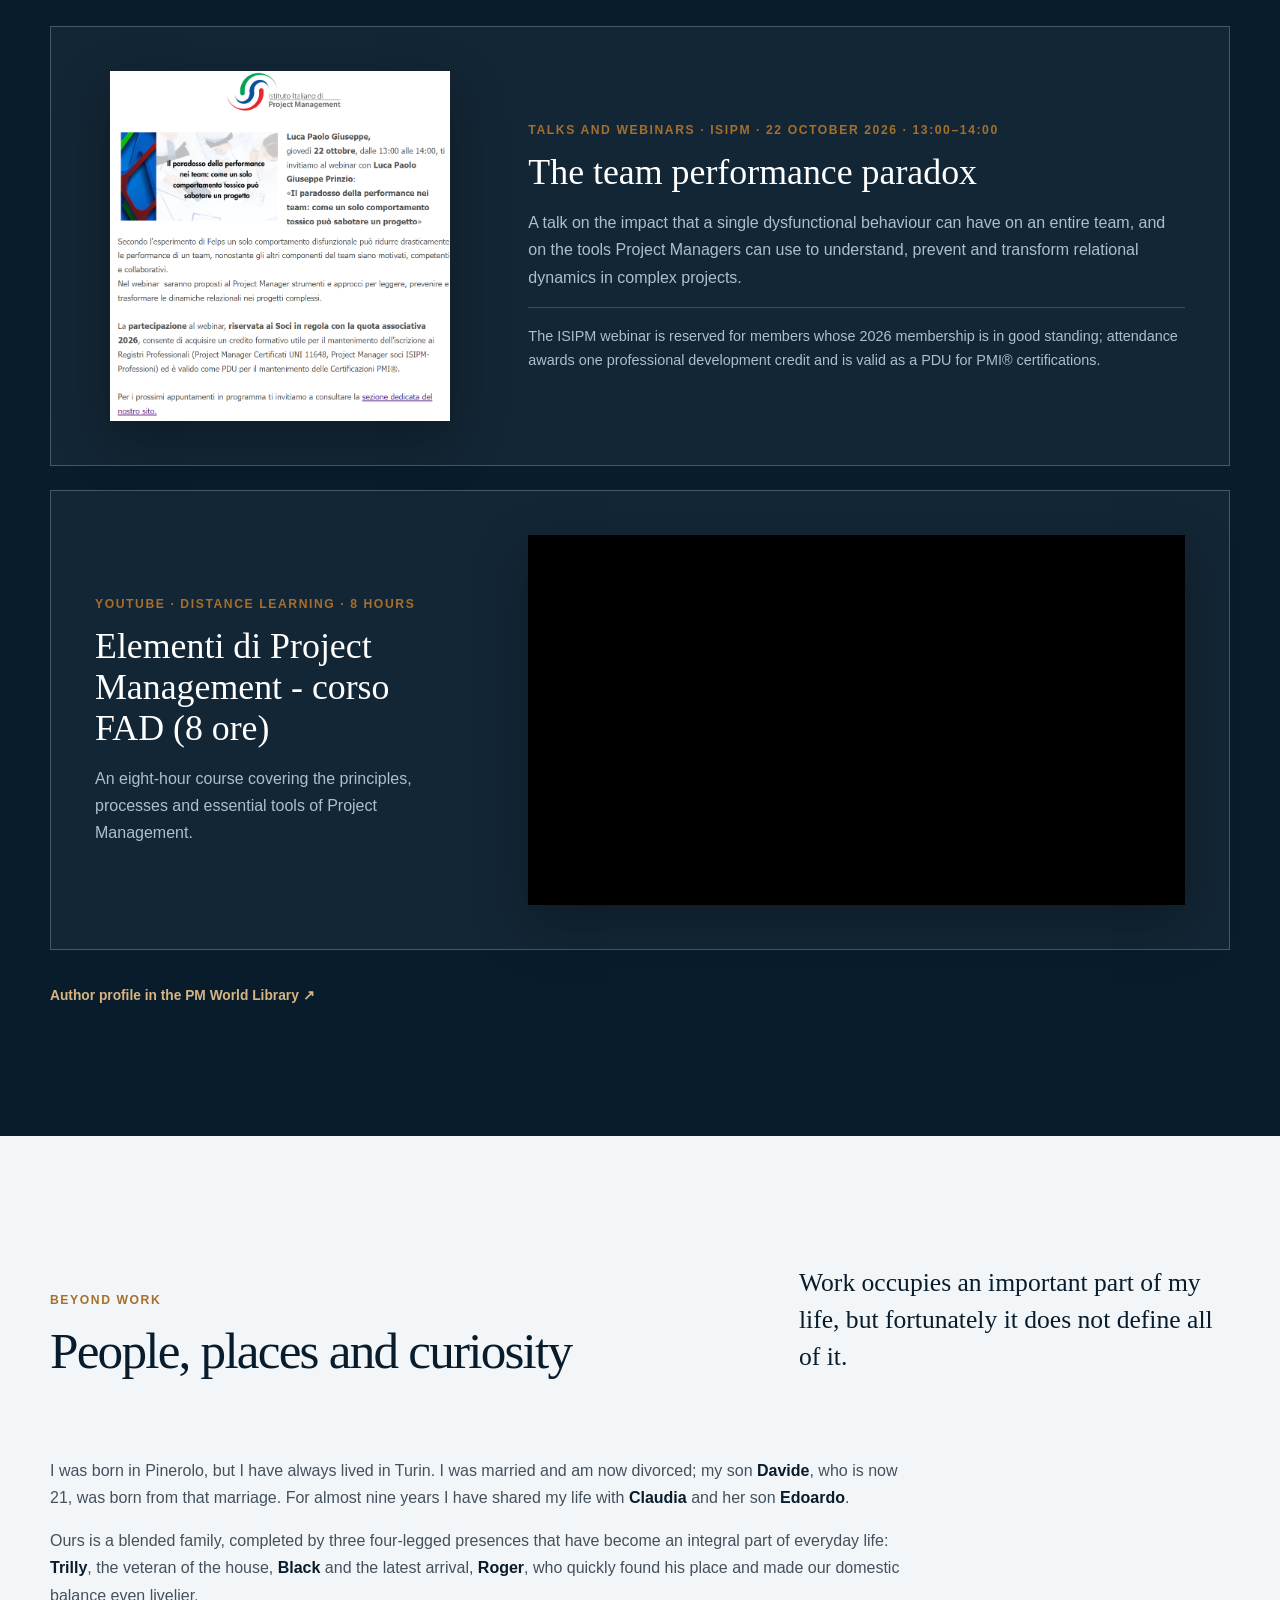
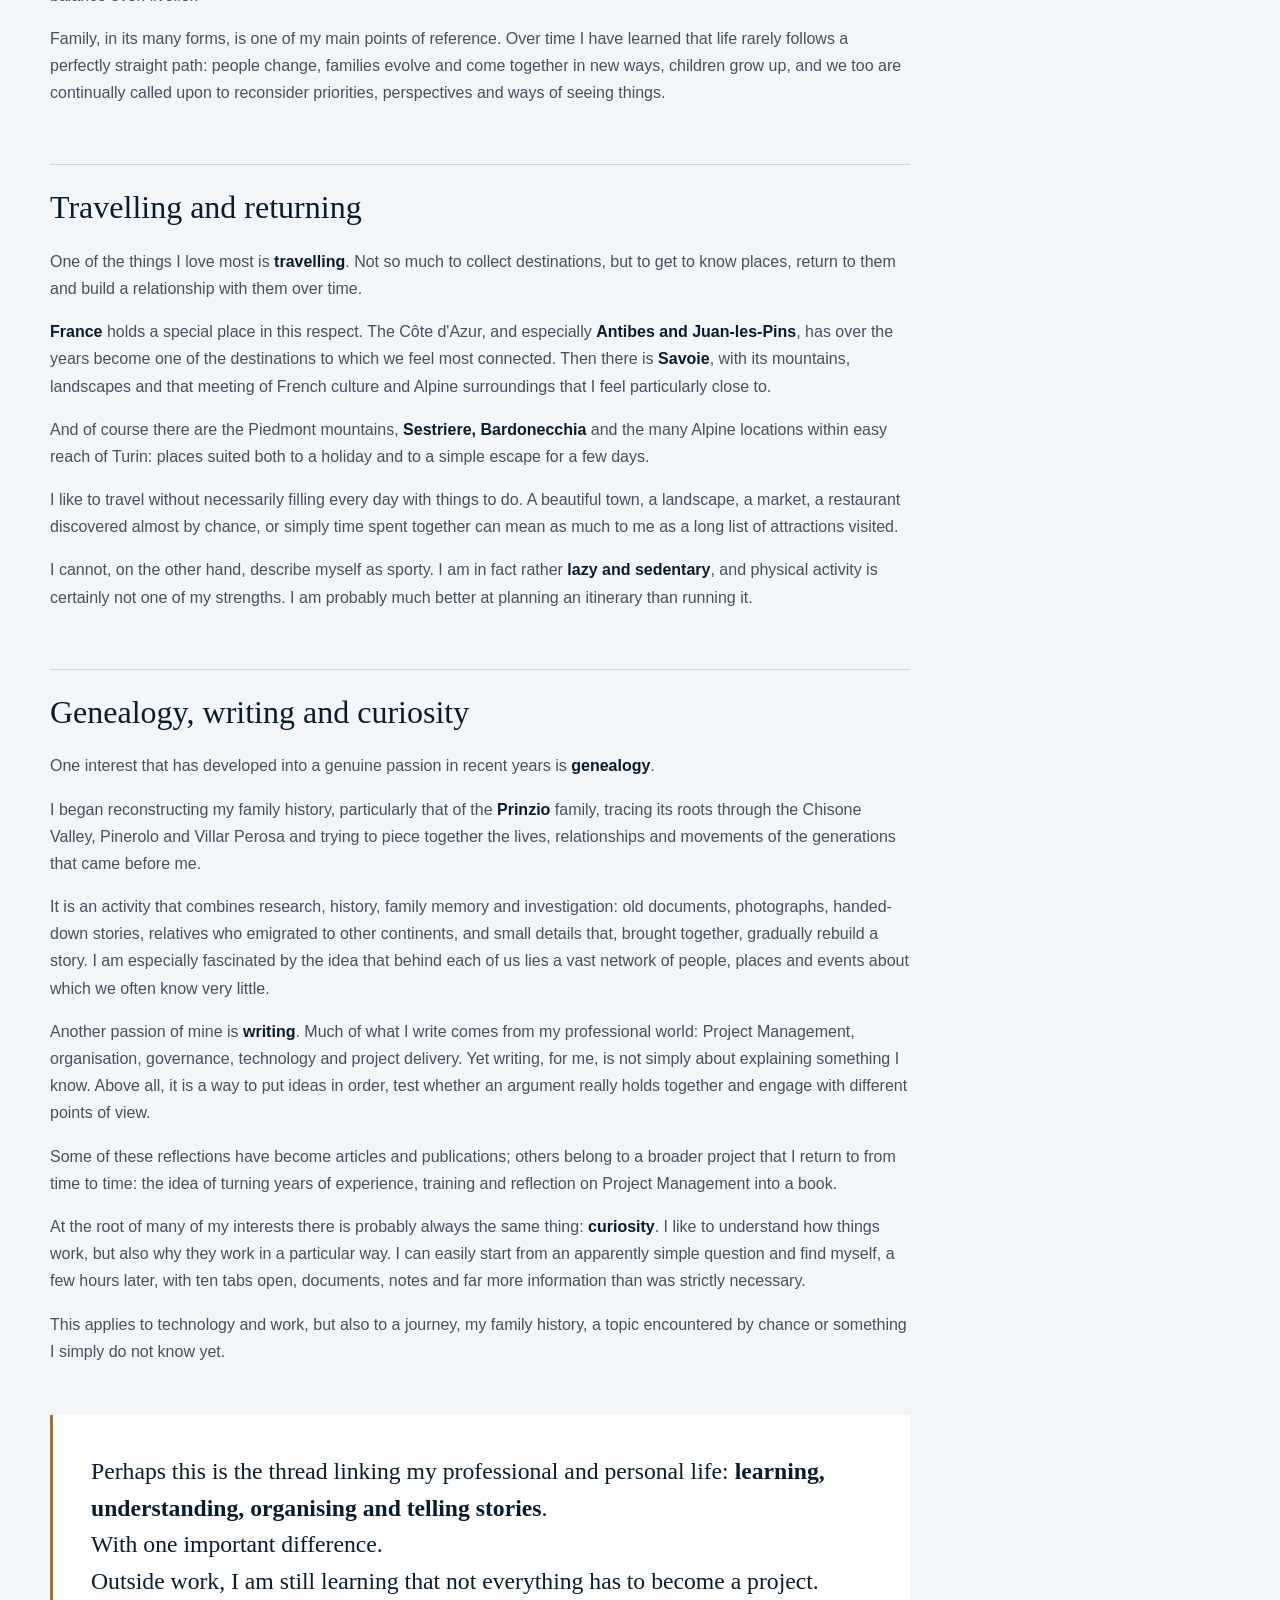
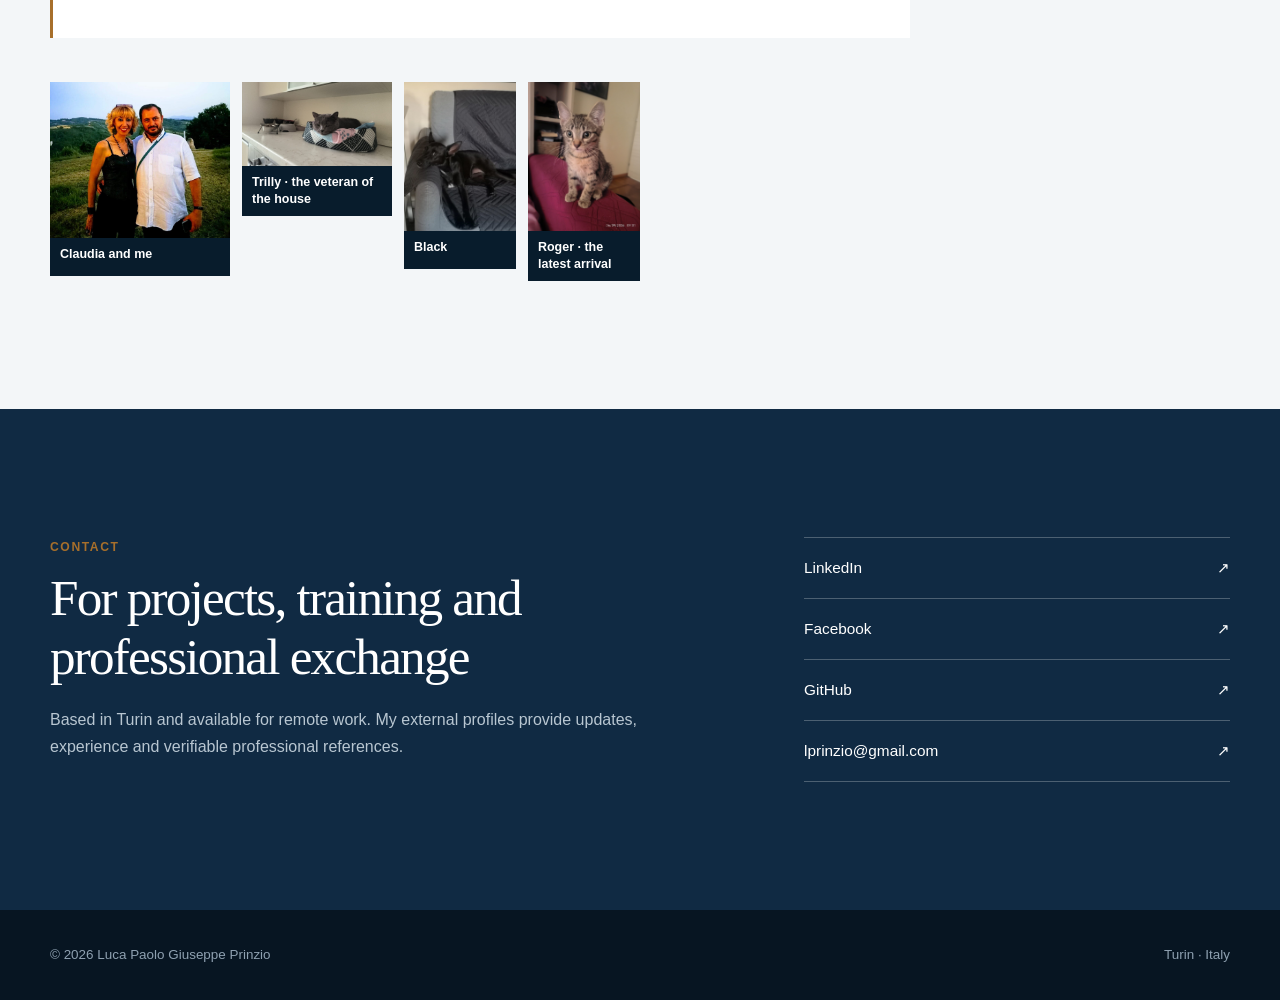
==== commit ae133848: "Add FrancoAngeli publications to English site" ====
--- a/en/index.html
+++ b/en/index.html
@@ -629,6 +629,28 @@
               </div>
               <a href="https://pmworldlibrary.net/article/cybersecurity-as-the-new-frontier-of-project-management-in-public-administration/" target="_blank" rel="noopener noreferrer">Read ↗</a>
             </article>
+
+            <article class="publication-card">
+              <div>
+                <p class="publication-meta">FrancoAngeli · Il Project Manager · Issue 13/2013</p>
+                <h3>Il naufragio!</h3>
+                <p>
+                  Co-authored with Simonetta Andreotti · pp. 6–10 · DOI 10.3280/PM2013-013003.
+                </p>
+              </div>
+              <a href="https://www.francoangeli.it/riviste/articolo/47821" target="_blank" rel="noopener noreferrer">Publisher record ↗</a>
+            </article>
+
+            <article class="publication-card">
+              <div>
+                <p class="publication-meta">FrancoAngeli · Il Project Manager · Issue 9/2012</p>
+                <h3>Collaboriamo?</h3>
+                <p>
+                  Co-authored with Simonetta Andreotti · pp. 15–17 · DOI 10.3280/PM2012-009006.
+                </p>
+              </div>
+              <a href="https://www.francoangeli.it/riviste/articolo/44981" target="_blank" rel="noopener noreferrer">Publisher record ↗</a>
+            </article>
           </div>
 
           <div class="speaking-feature" aria-labelledby="isipm-webinar-title">
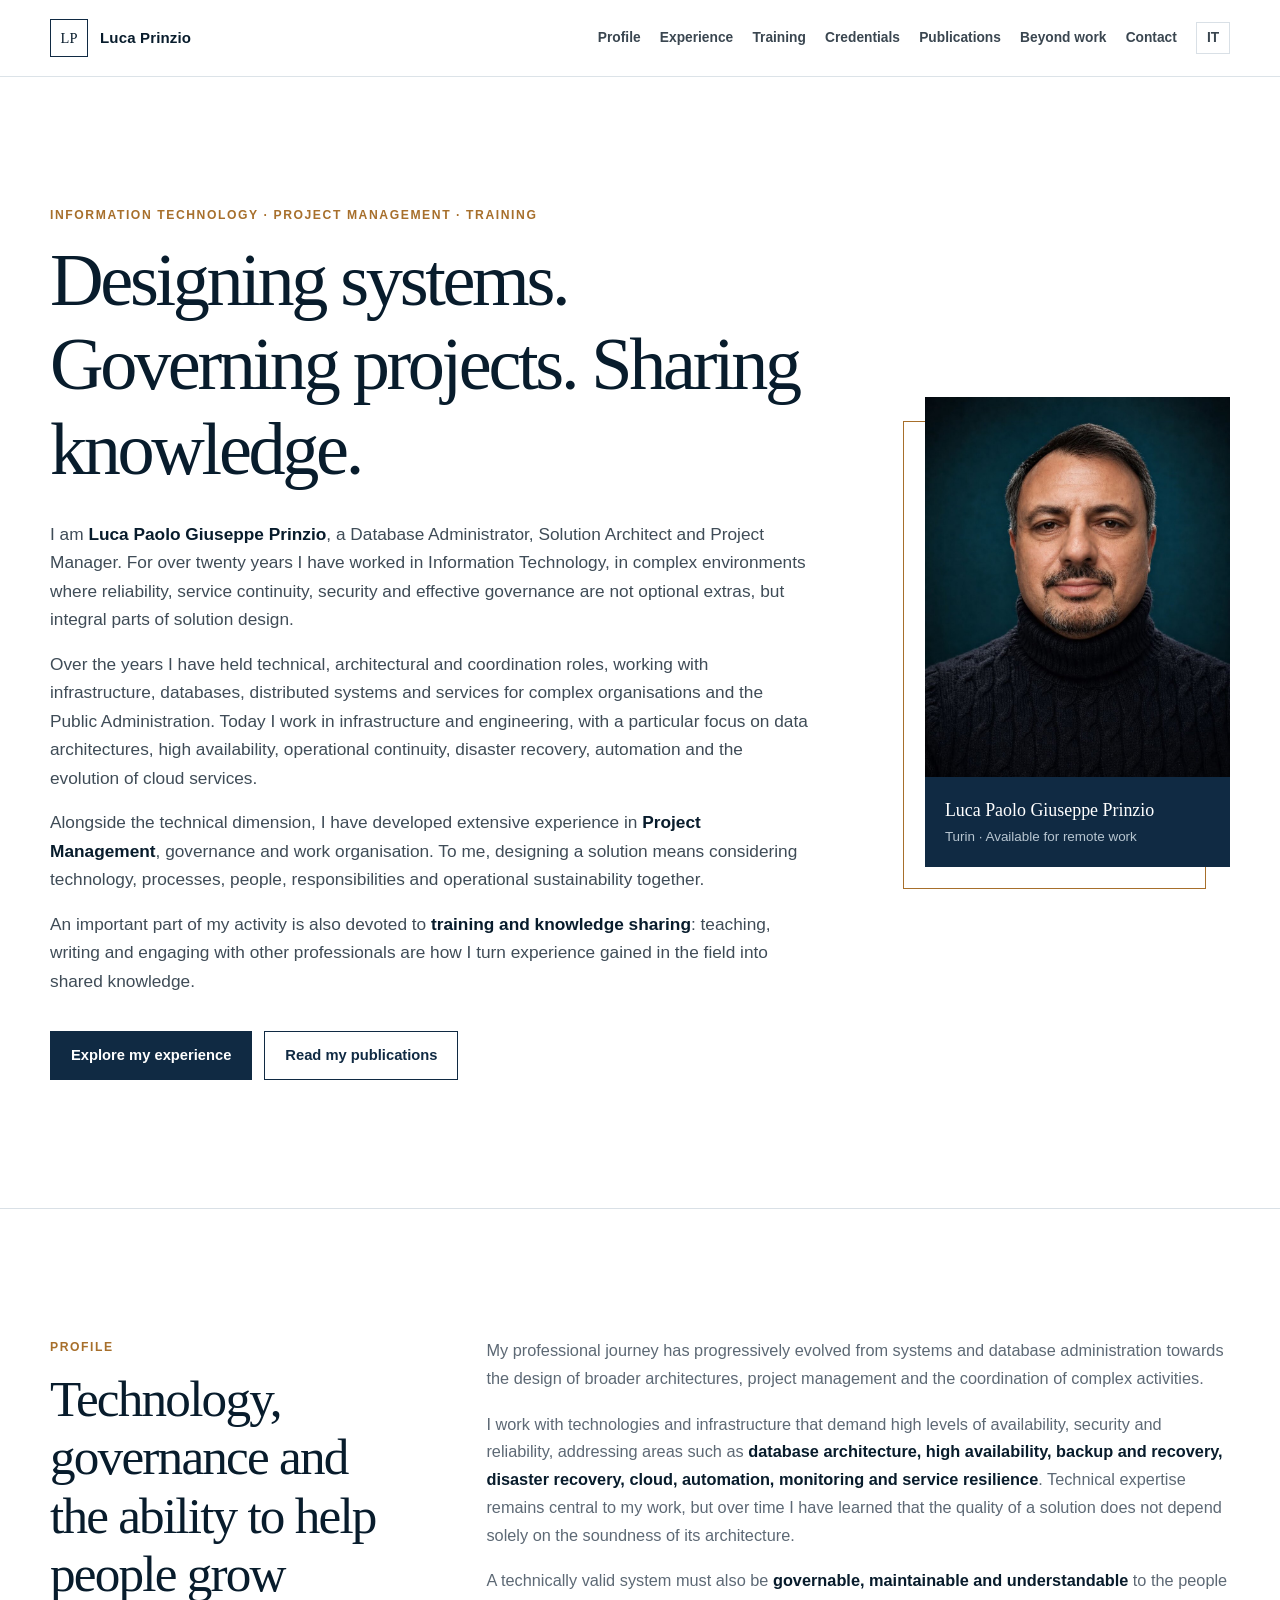
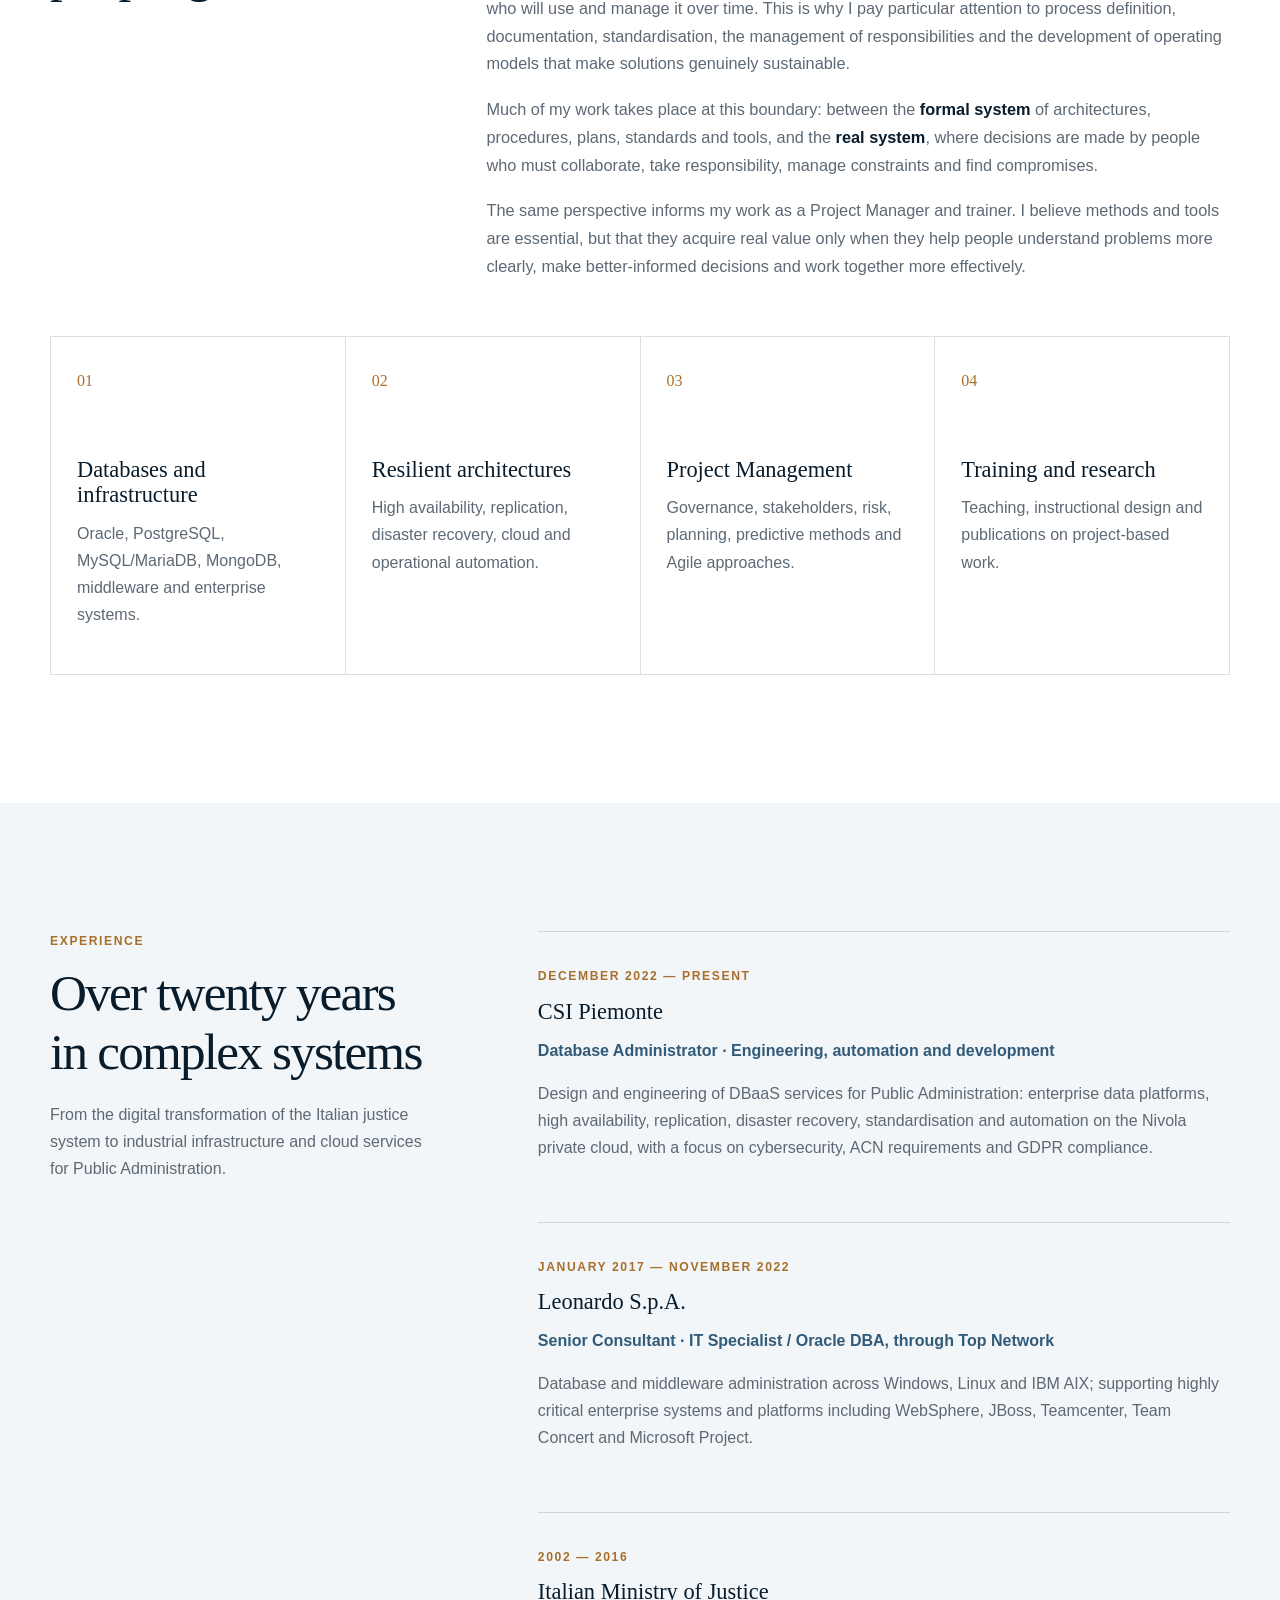
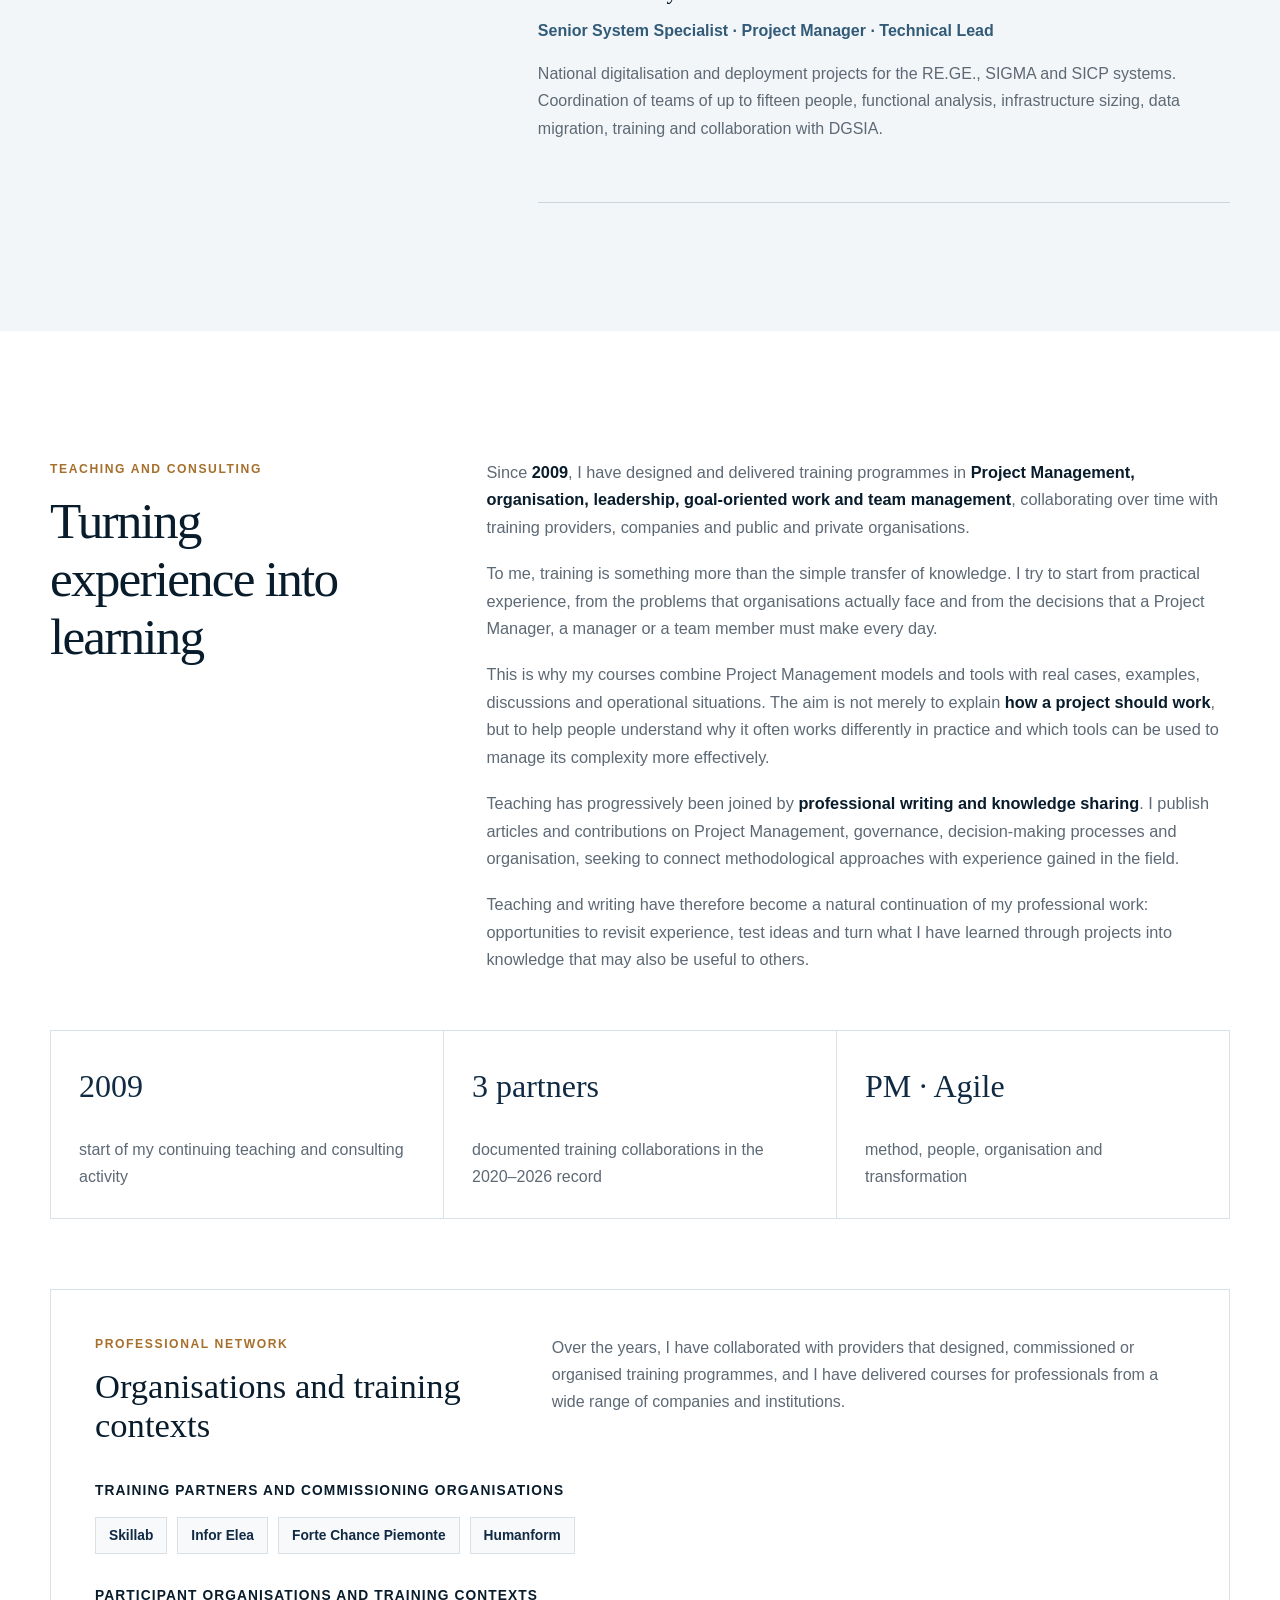
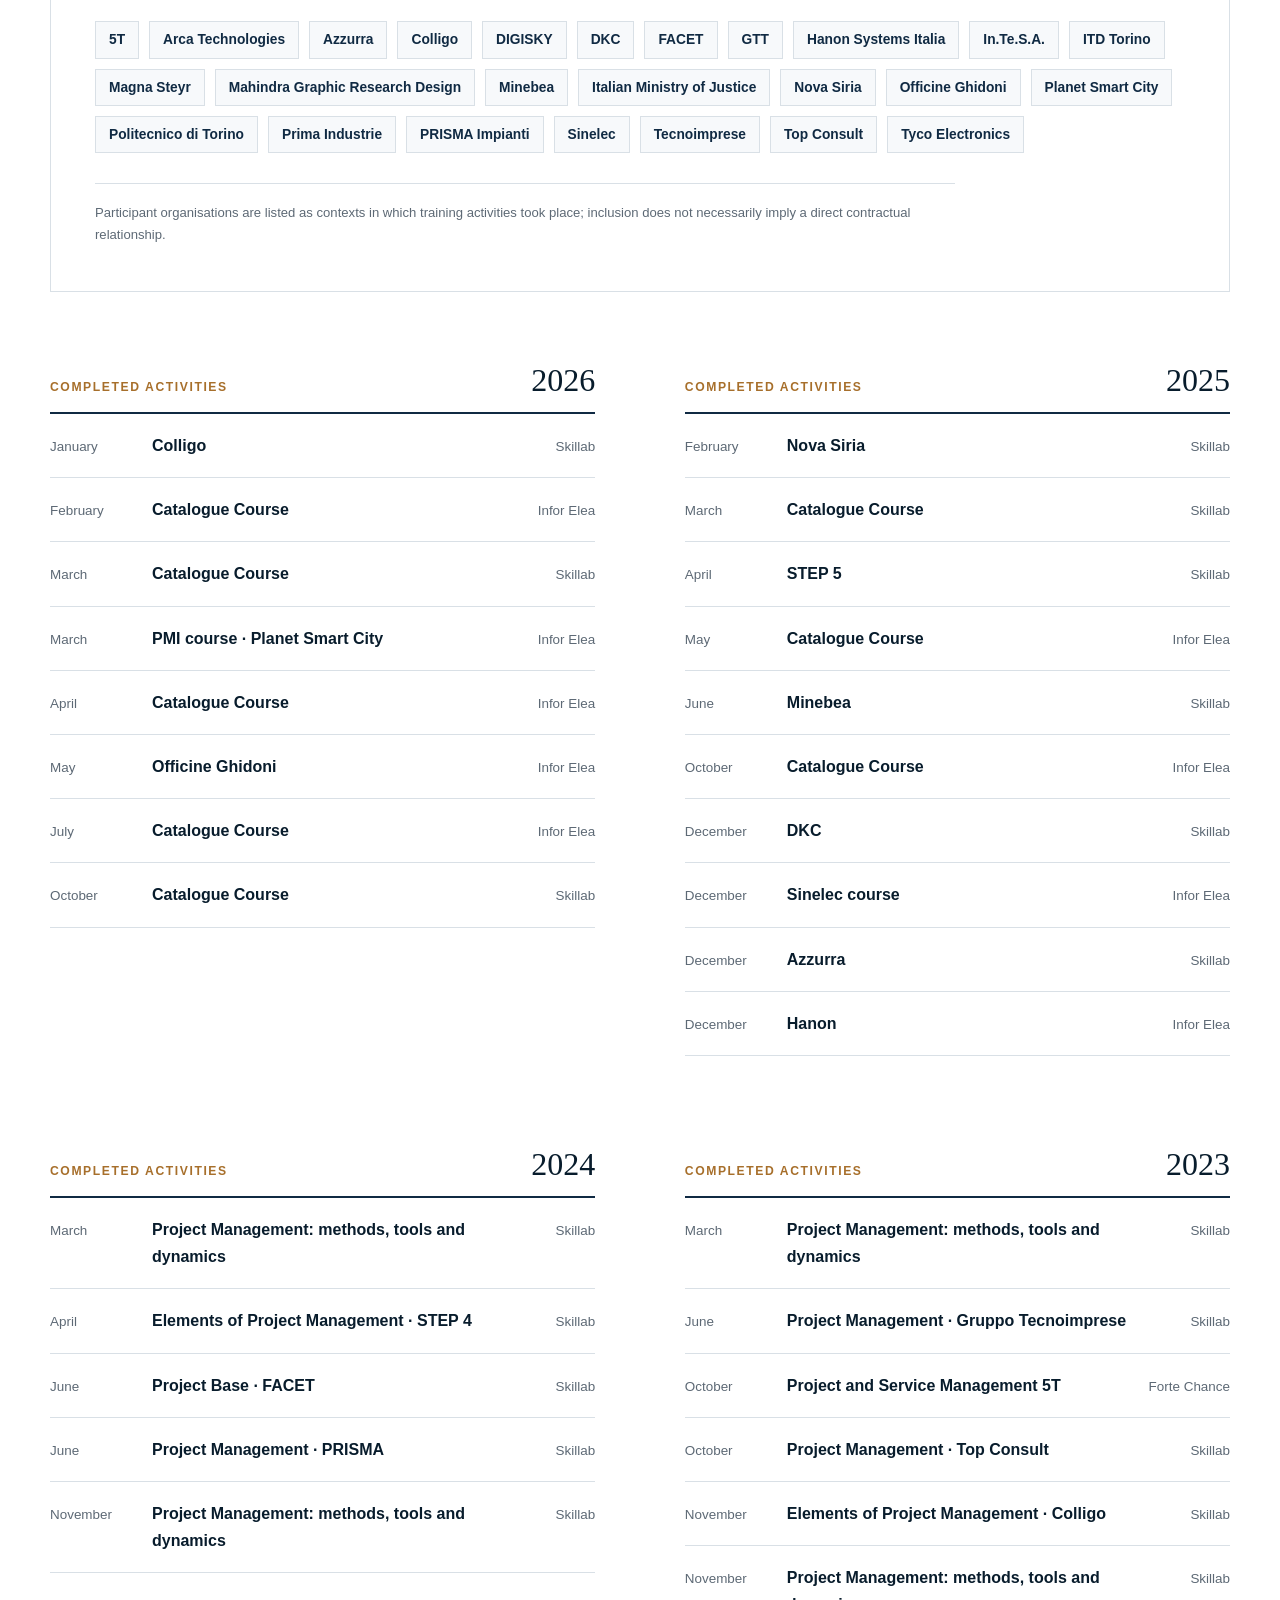
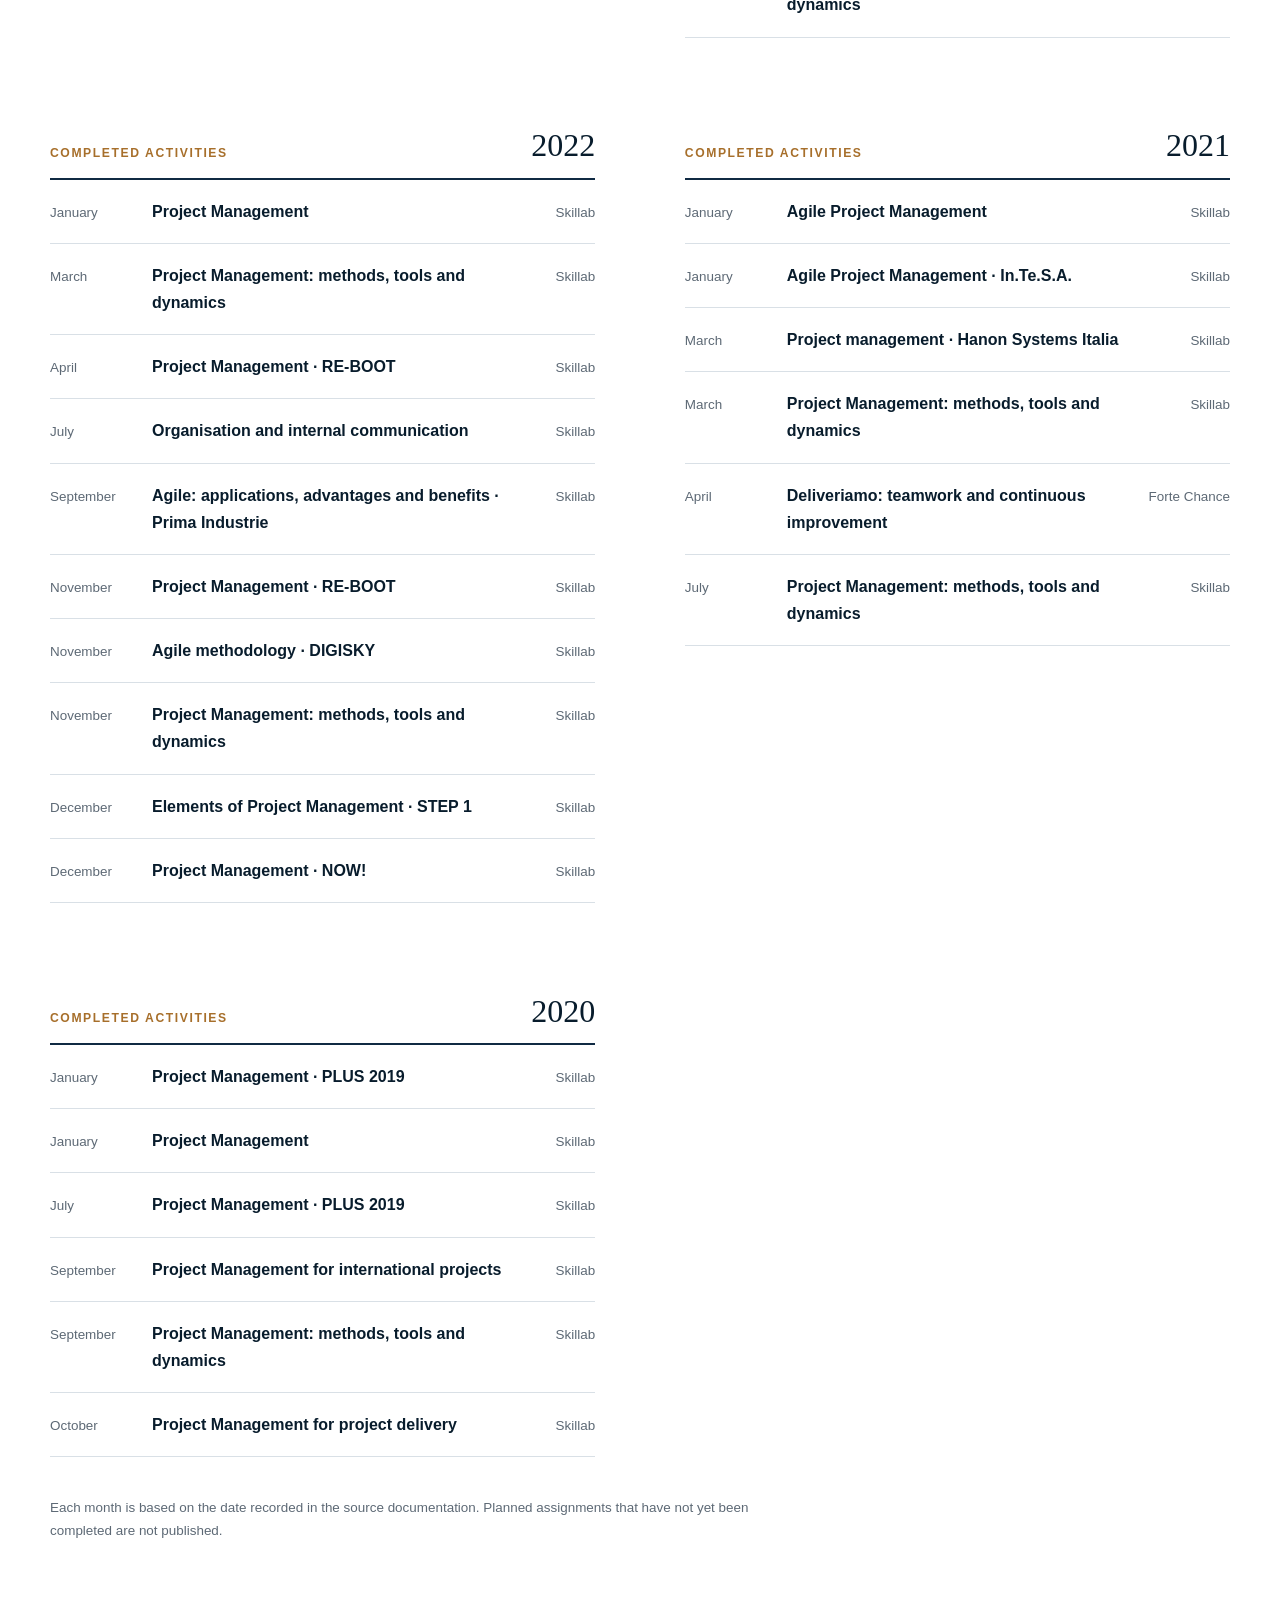
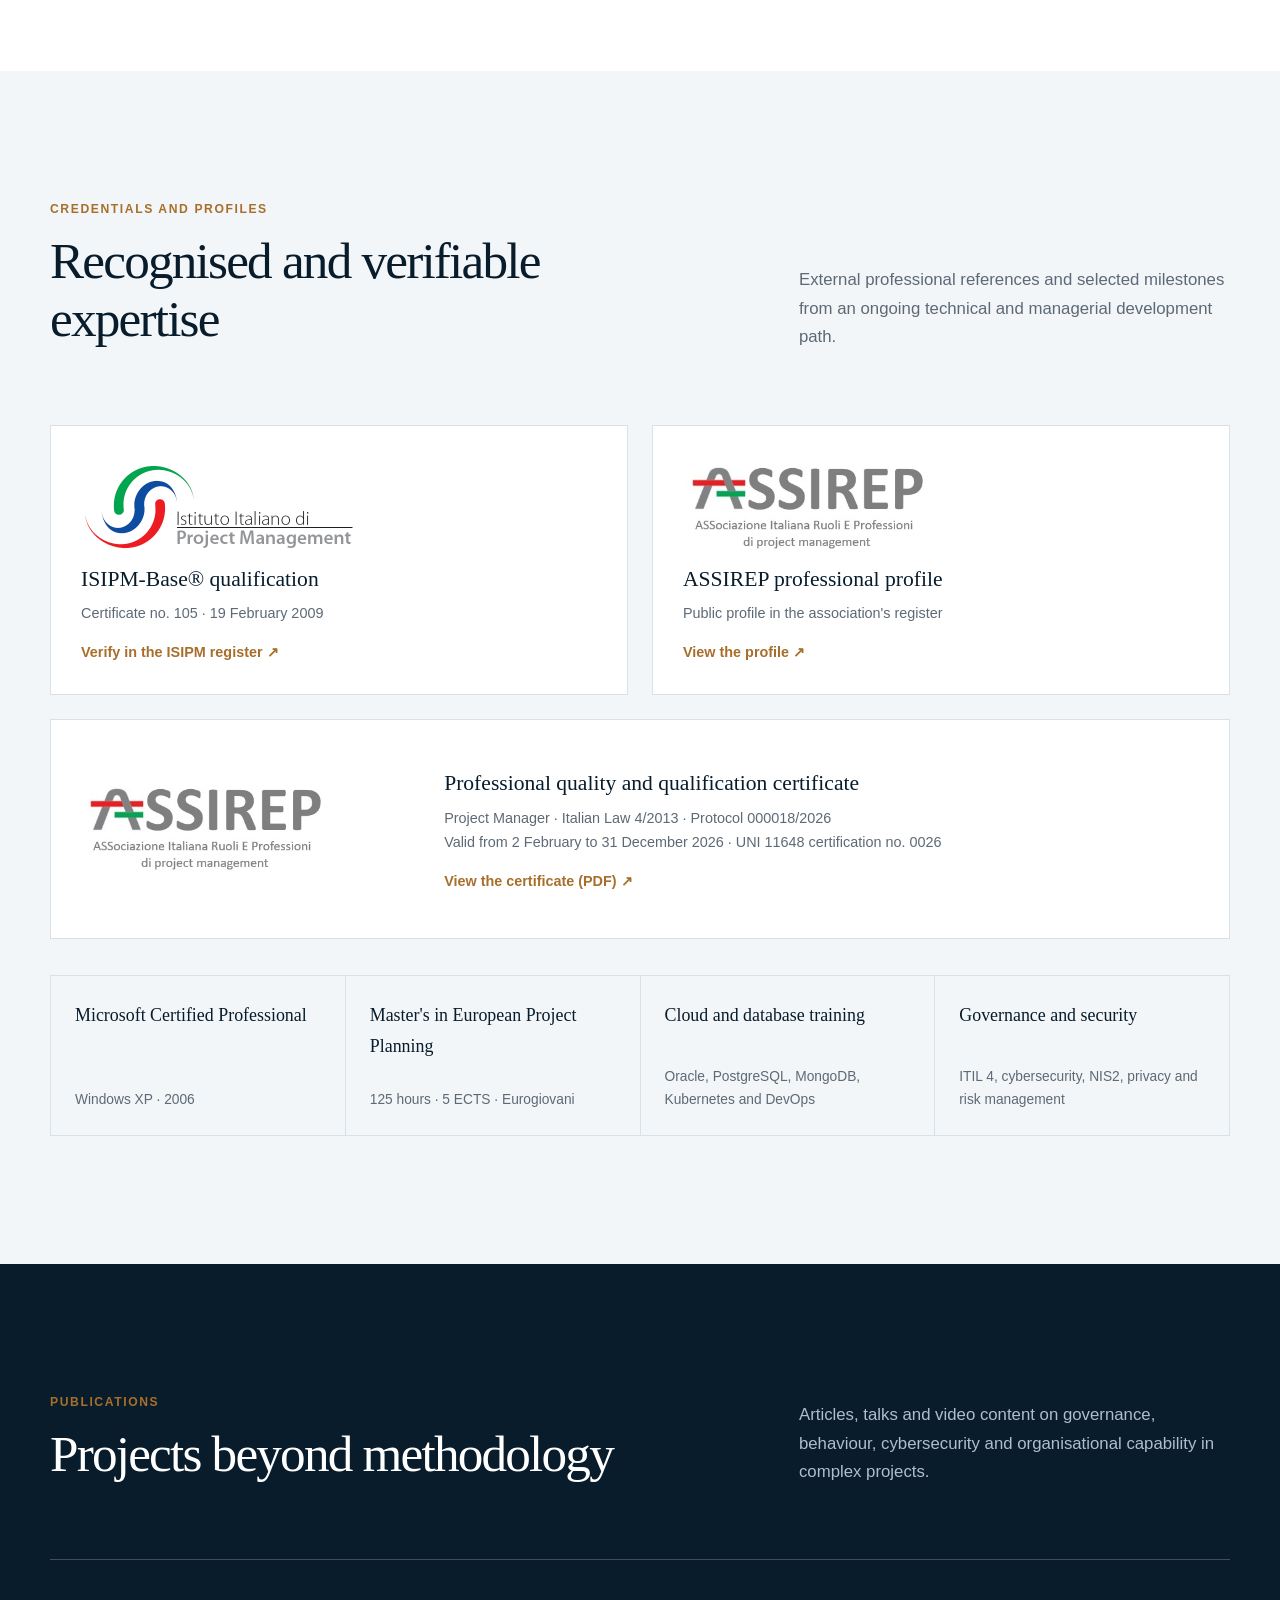
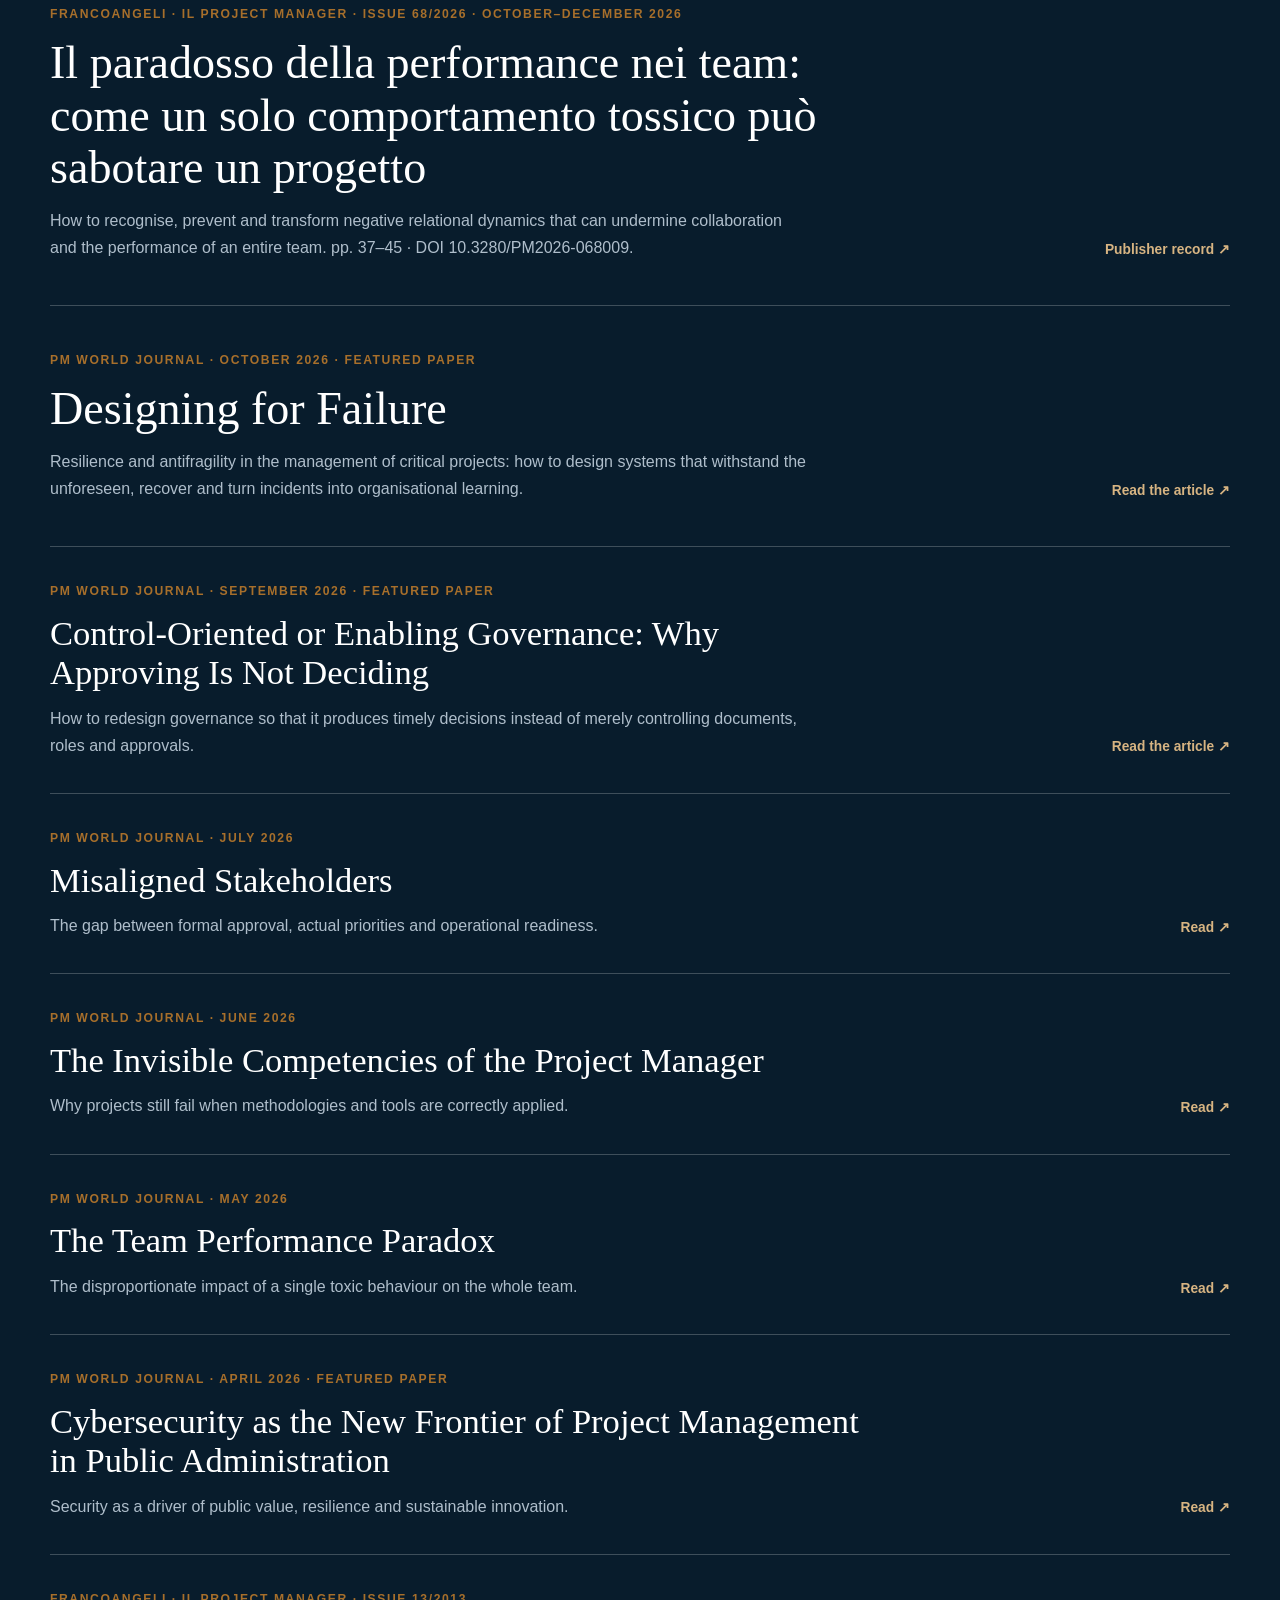
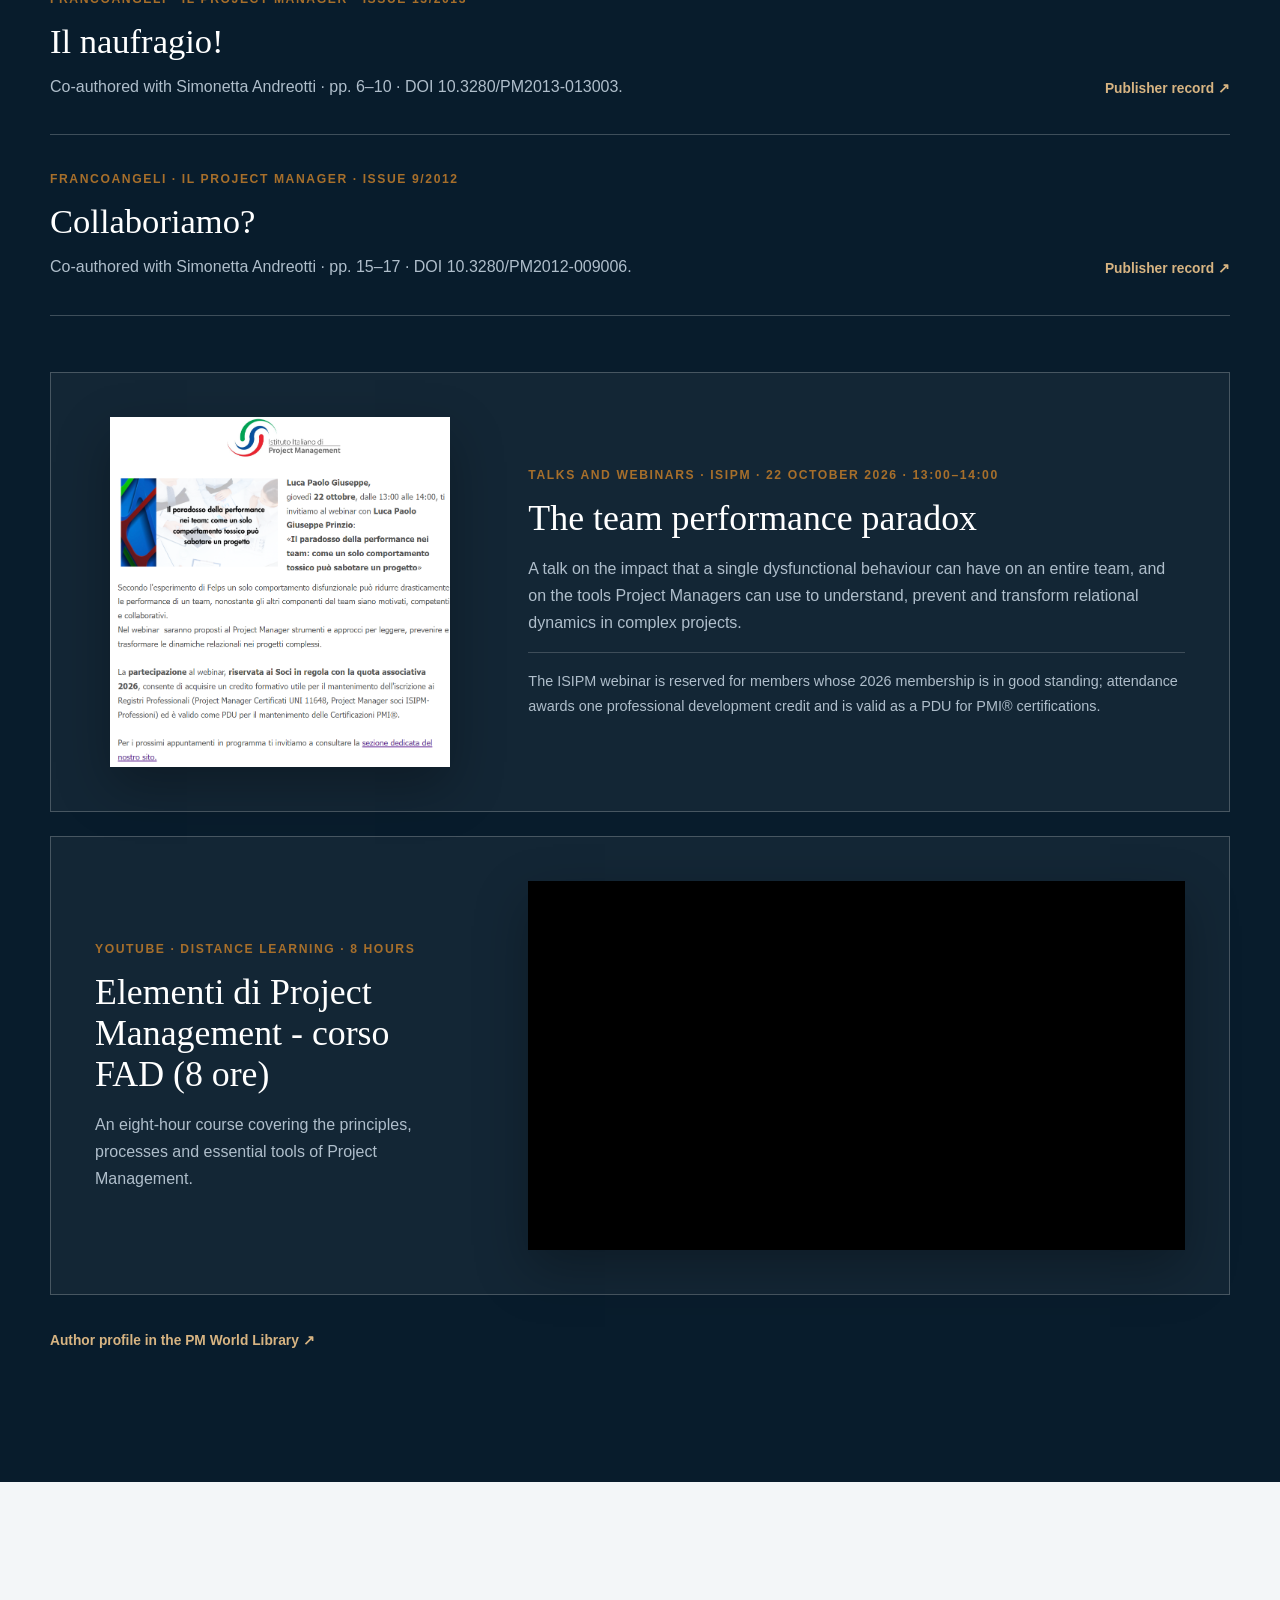
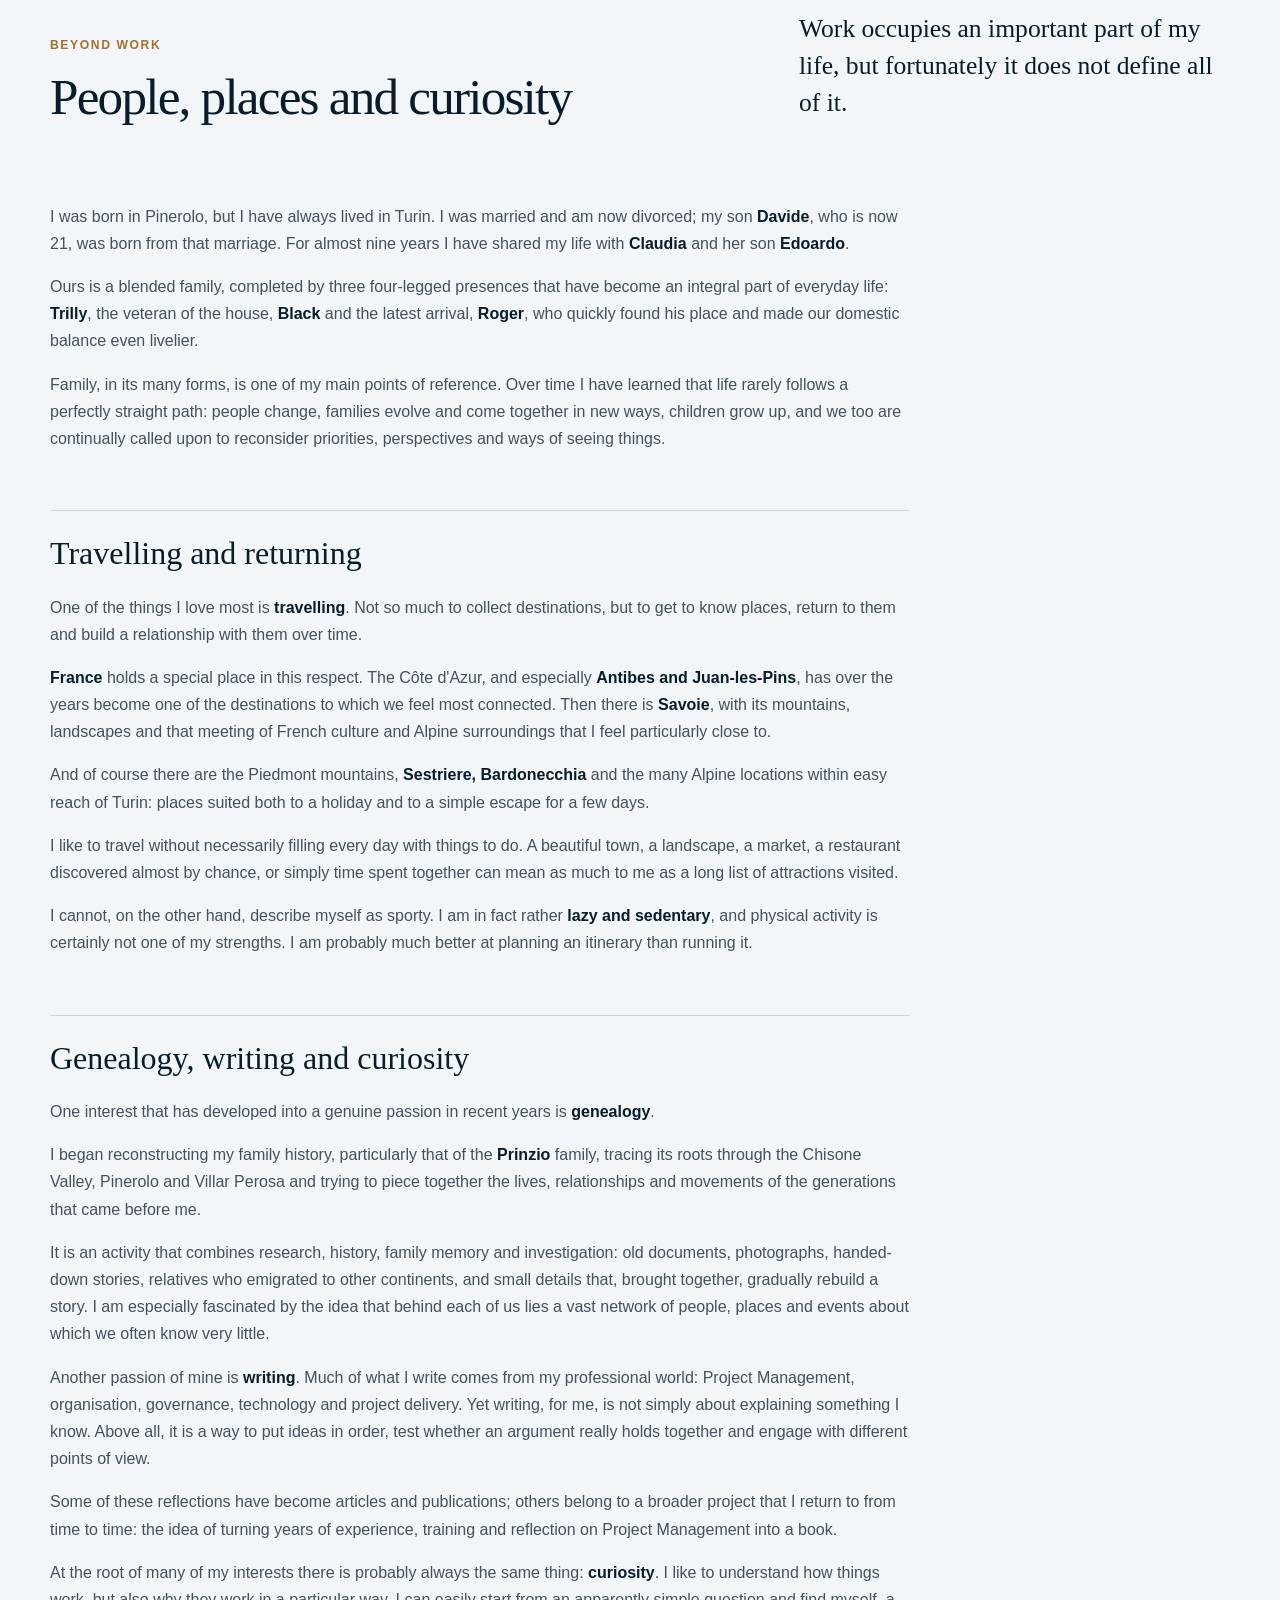
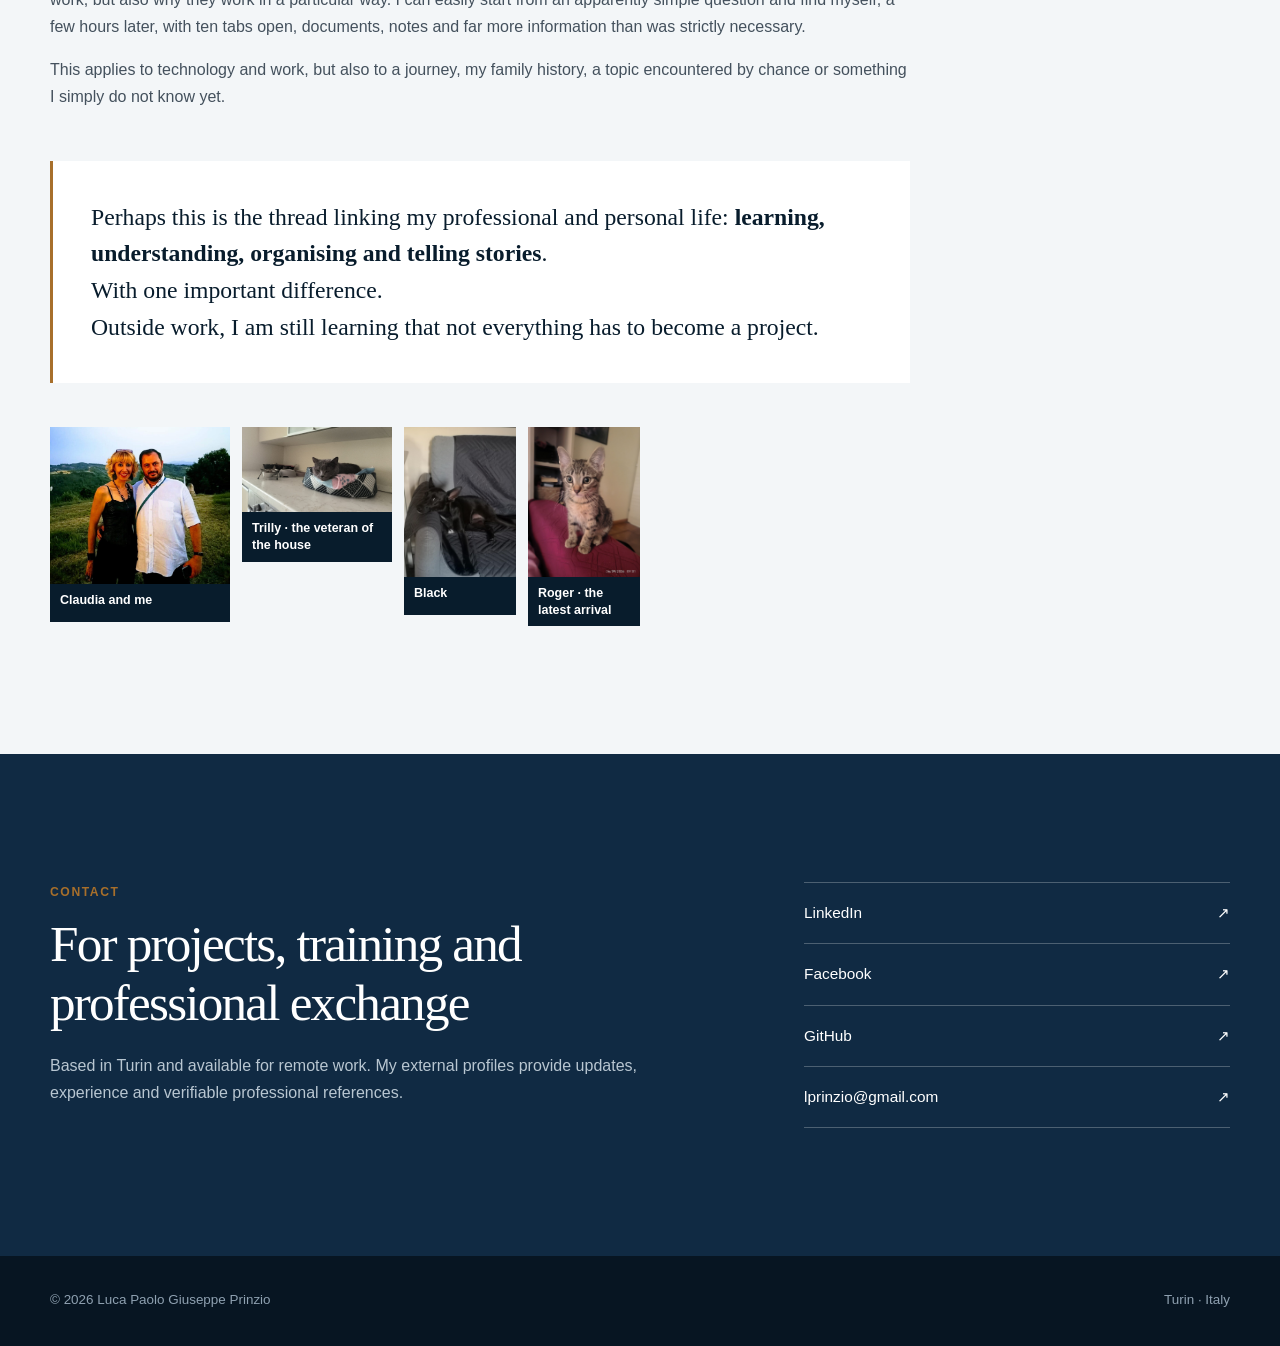
==== commit 57465cda: "Add 2026 Il Project Manager article to English page" ====
--- a/en/index.html
+++ b/en/index.html
@@ -571,6 +571,19 @@
           <div class="publication-list">
             <article class="publication-card featured-publication">
               <div>
+                <p class="publication-meta">FrancoAngeli · Il Project Manager · Issue 68/2026 · October–December 2026</p>
+                <h3>Il paradosso della performance nei team: come un solo comportamento tossico può sabotare un progetto</h3>
+                <p>
+                  How to recognise, prevent and transform negative relational dynamics that can
+                  undermine collaboration and the performance of an entire team.
+                  pp. 37–45 · DOI 10.3280/PM2026-068009.
+                </p>
+              </div>
+              <a href="https://www.francoangeli.it/riviste/articolo/81182" target="_blank" rel="noopener noreferrer">Publisher record ↗</a>
+            </article>
+
+            <article class="publication-card featured-publication">
+              <div>
                 <p class="publication-meta">PM World Journal · October 2026 · Featured Paper</p>
                 <h3>Designing for Failure</h3>
                 <p>
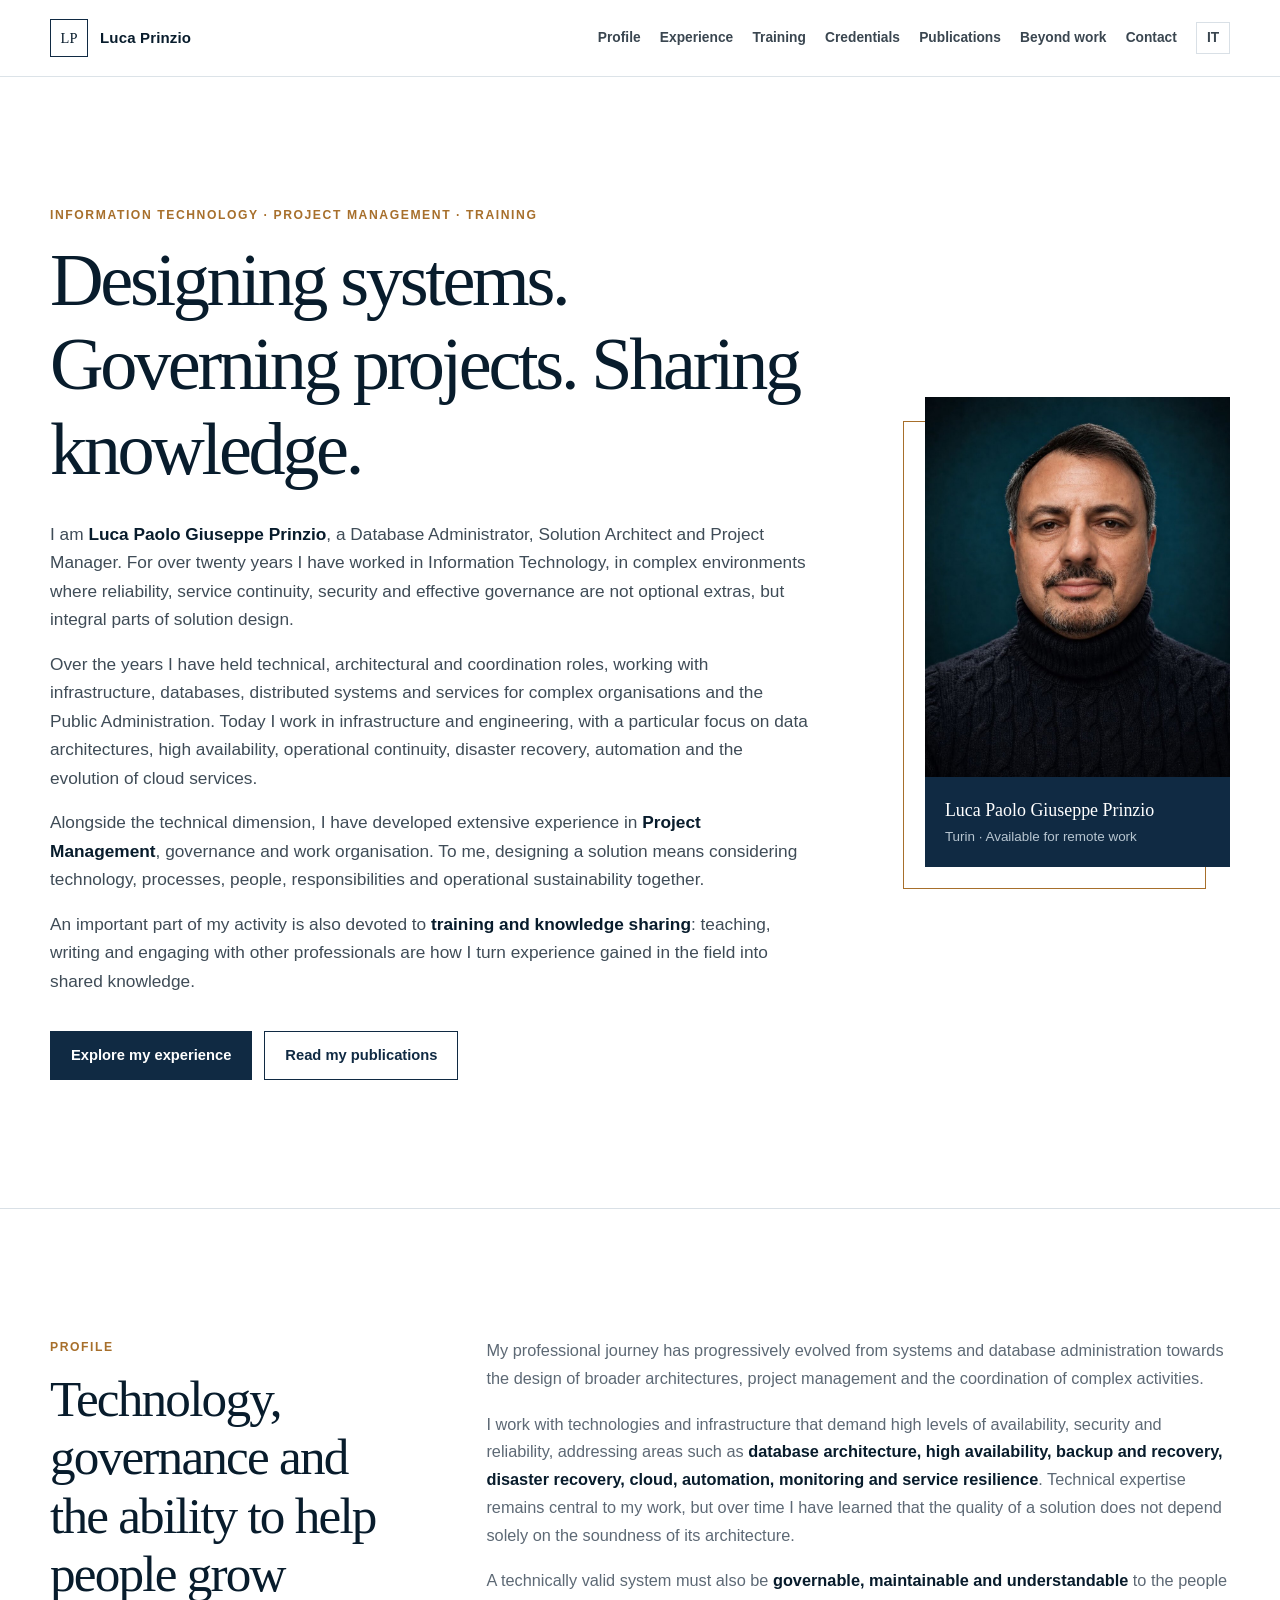
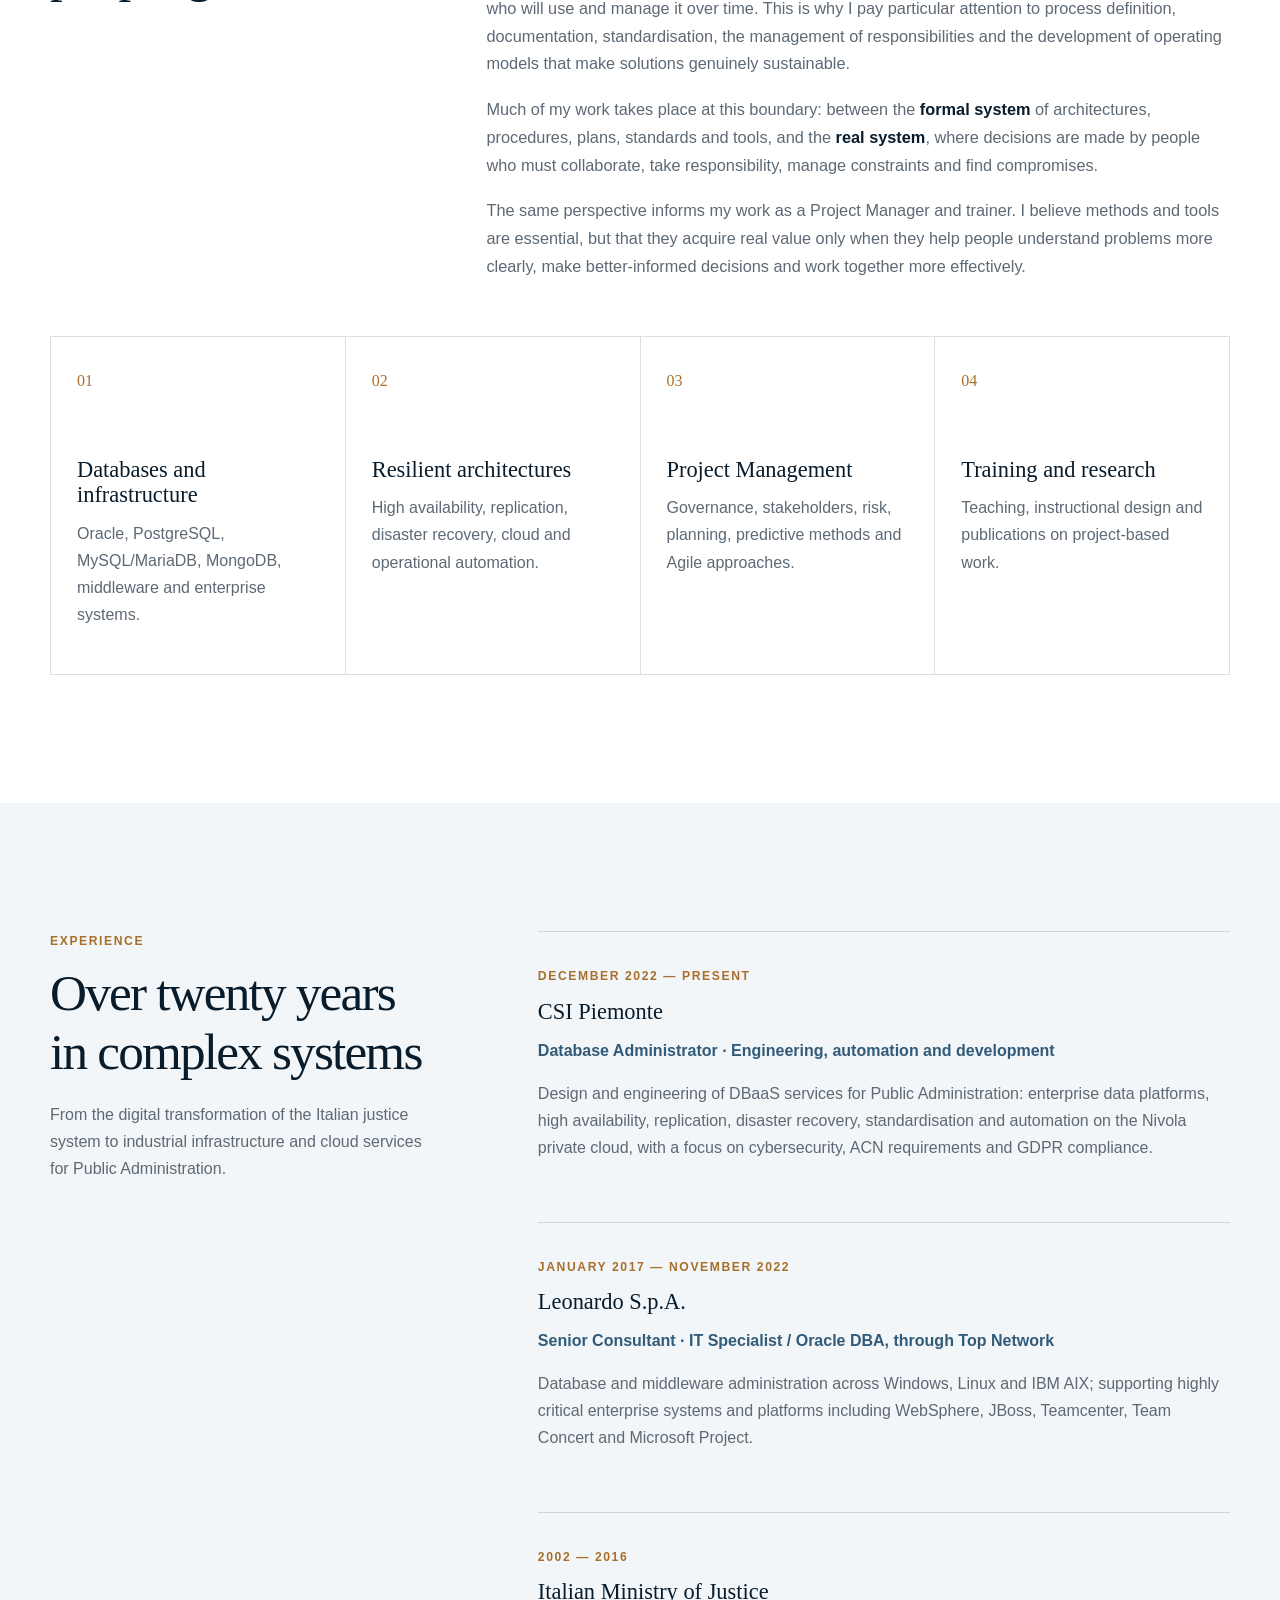
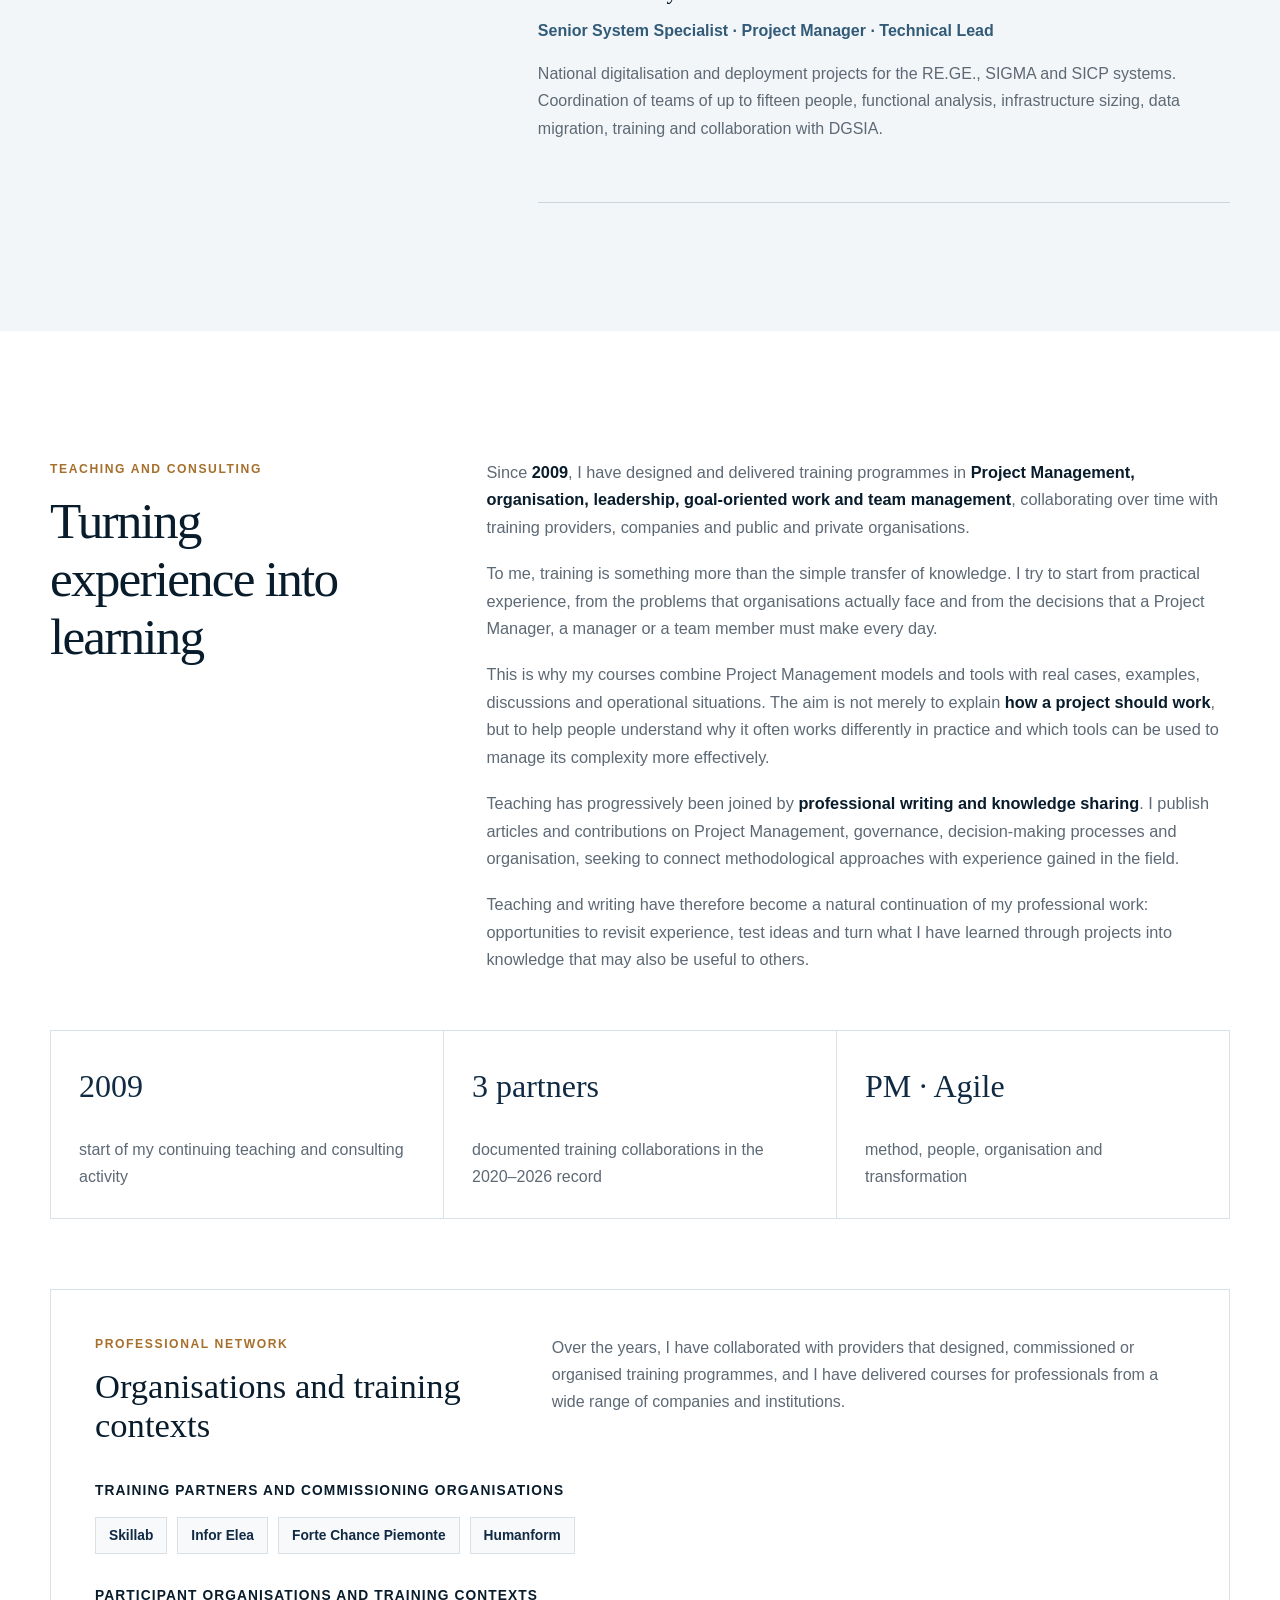
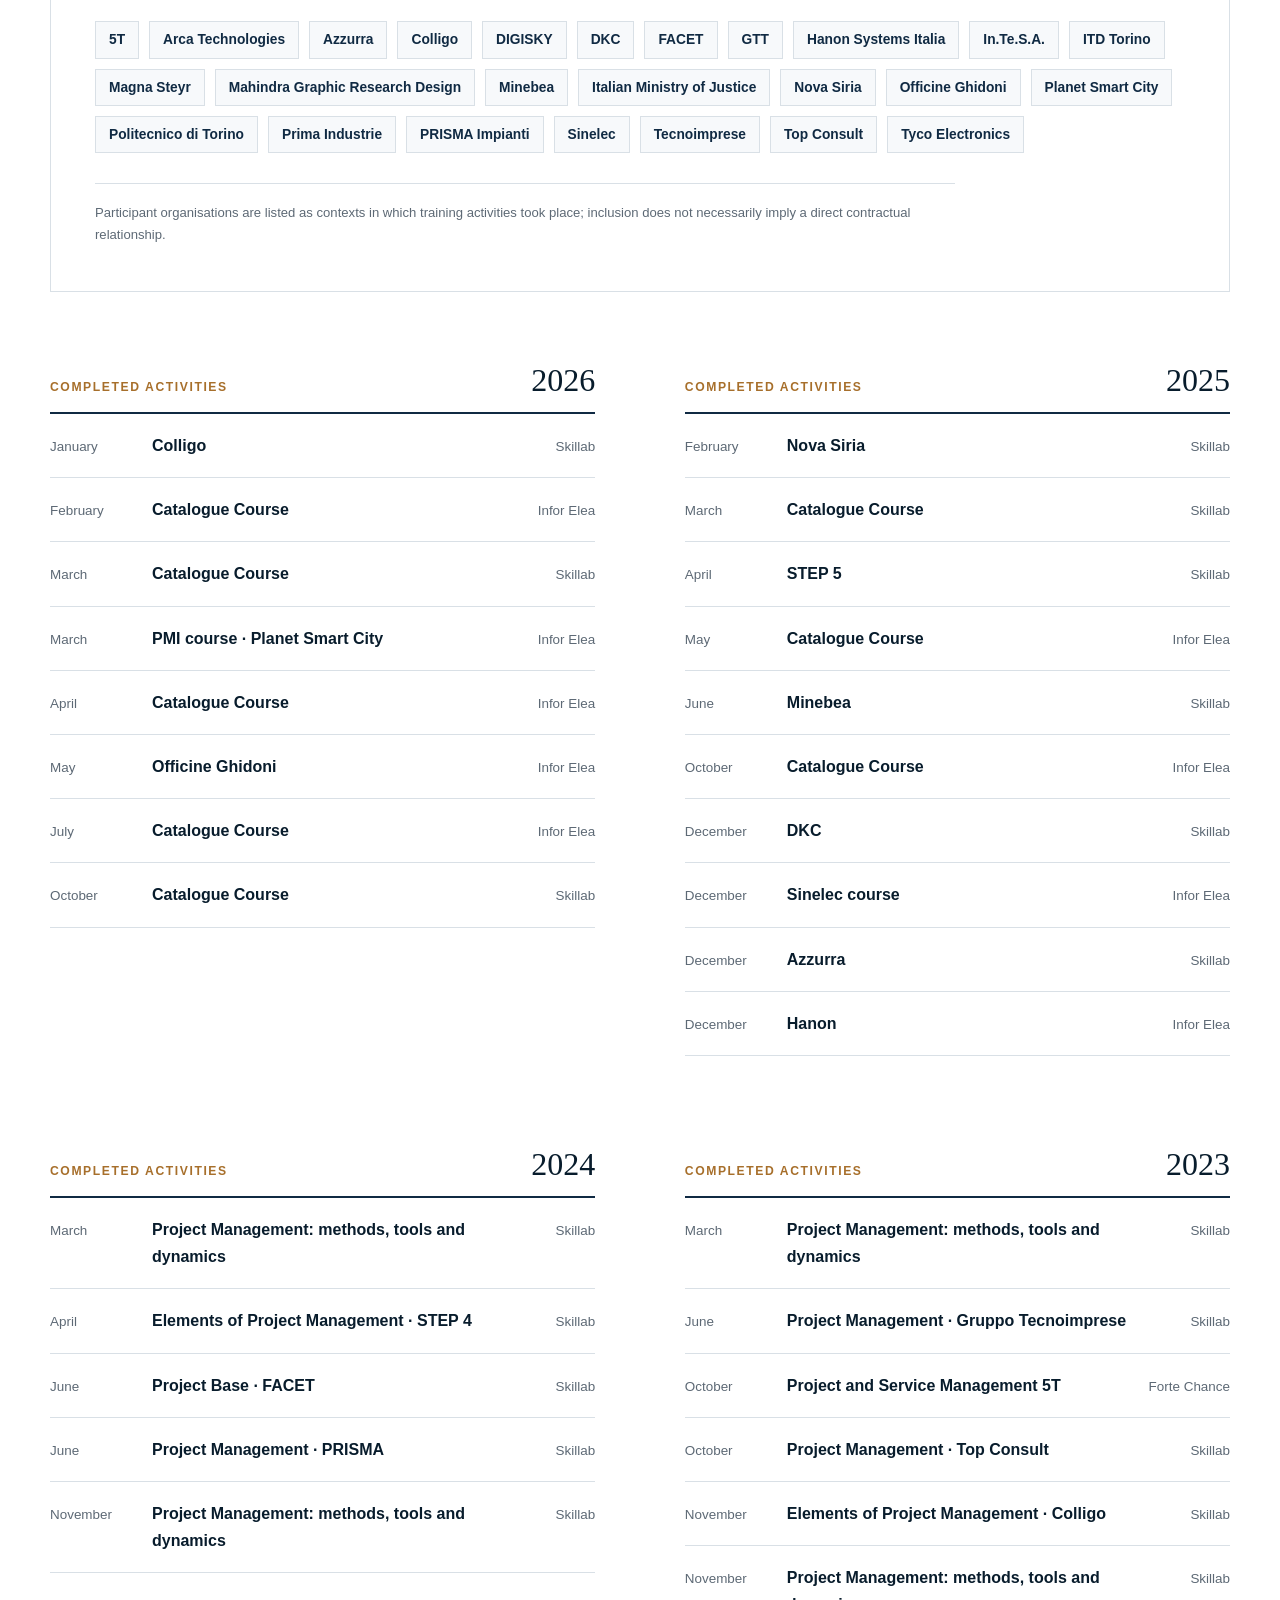
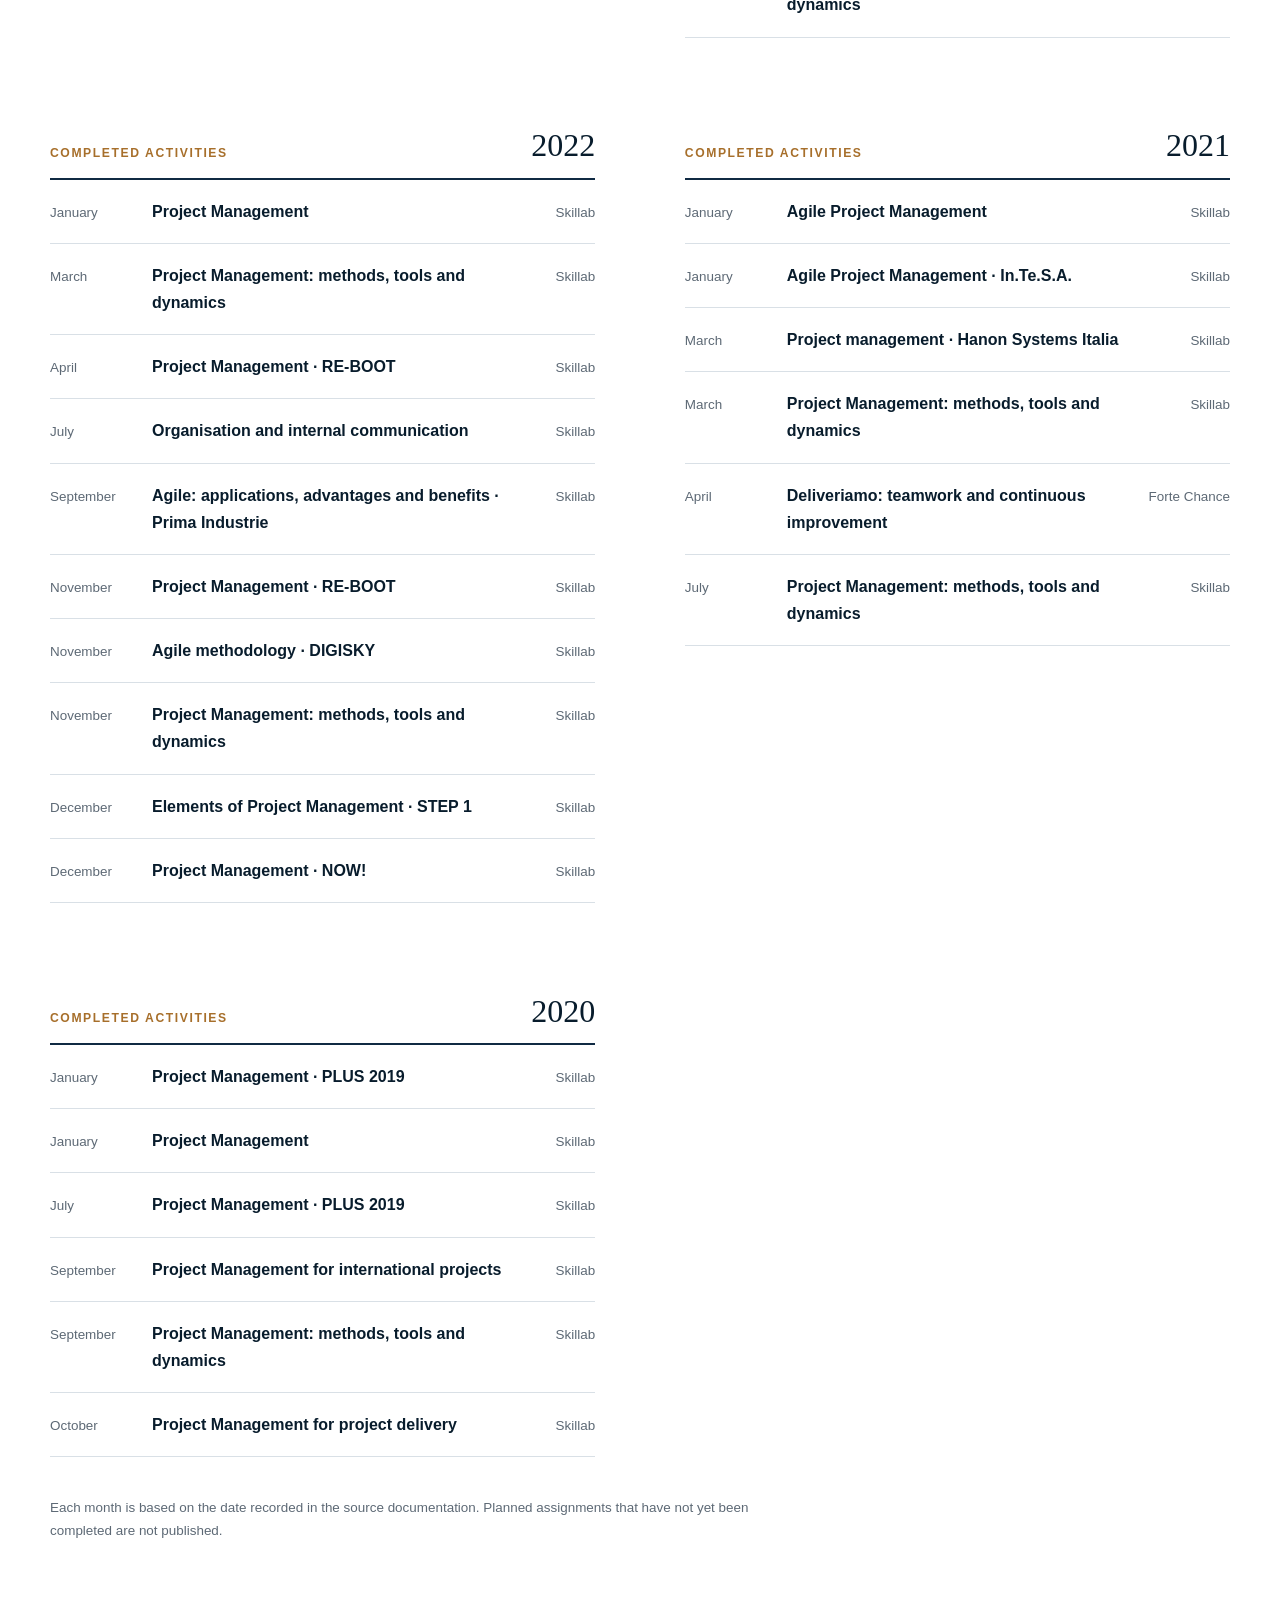
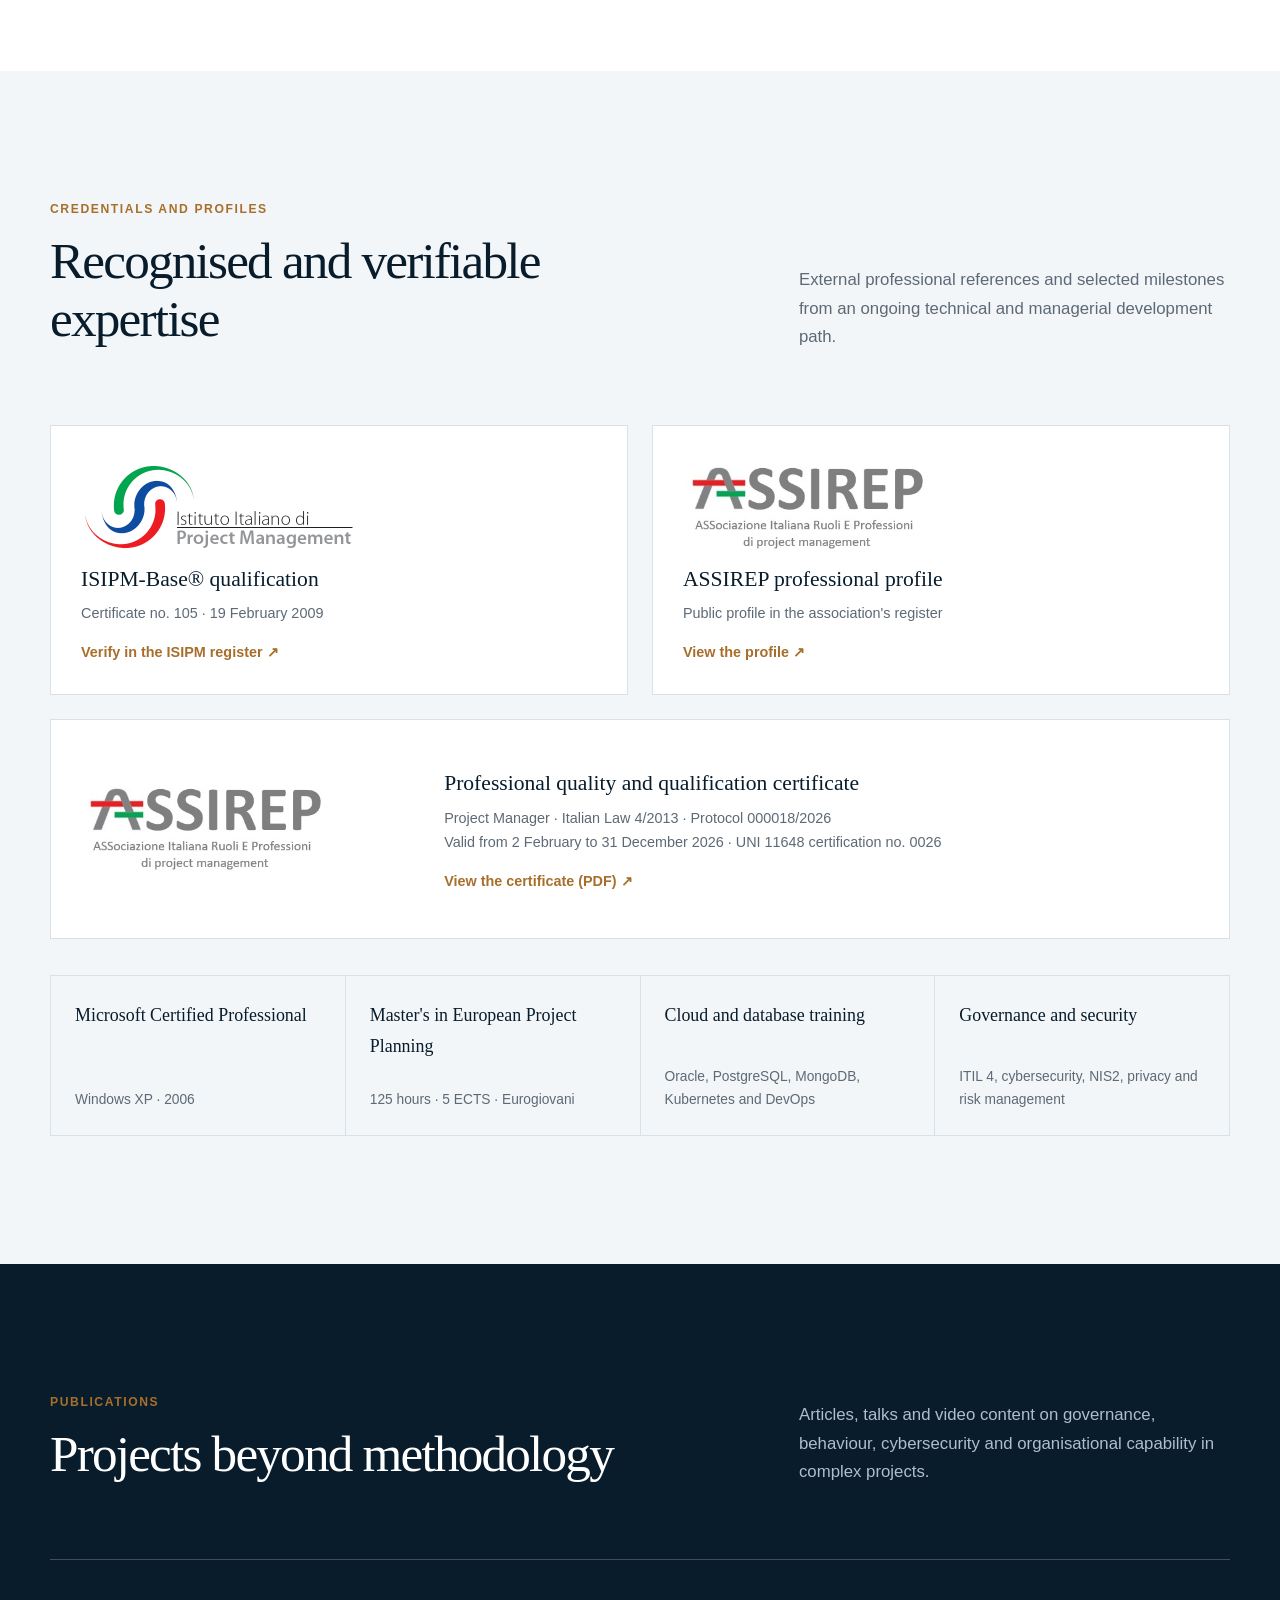
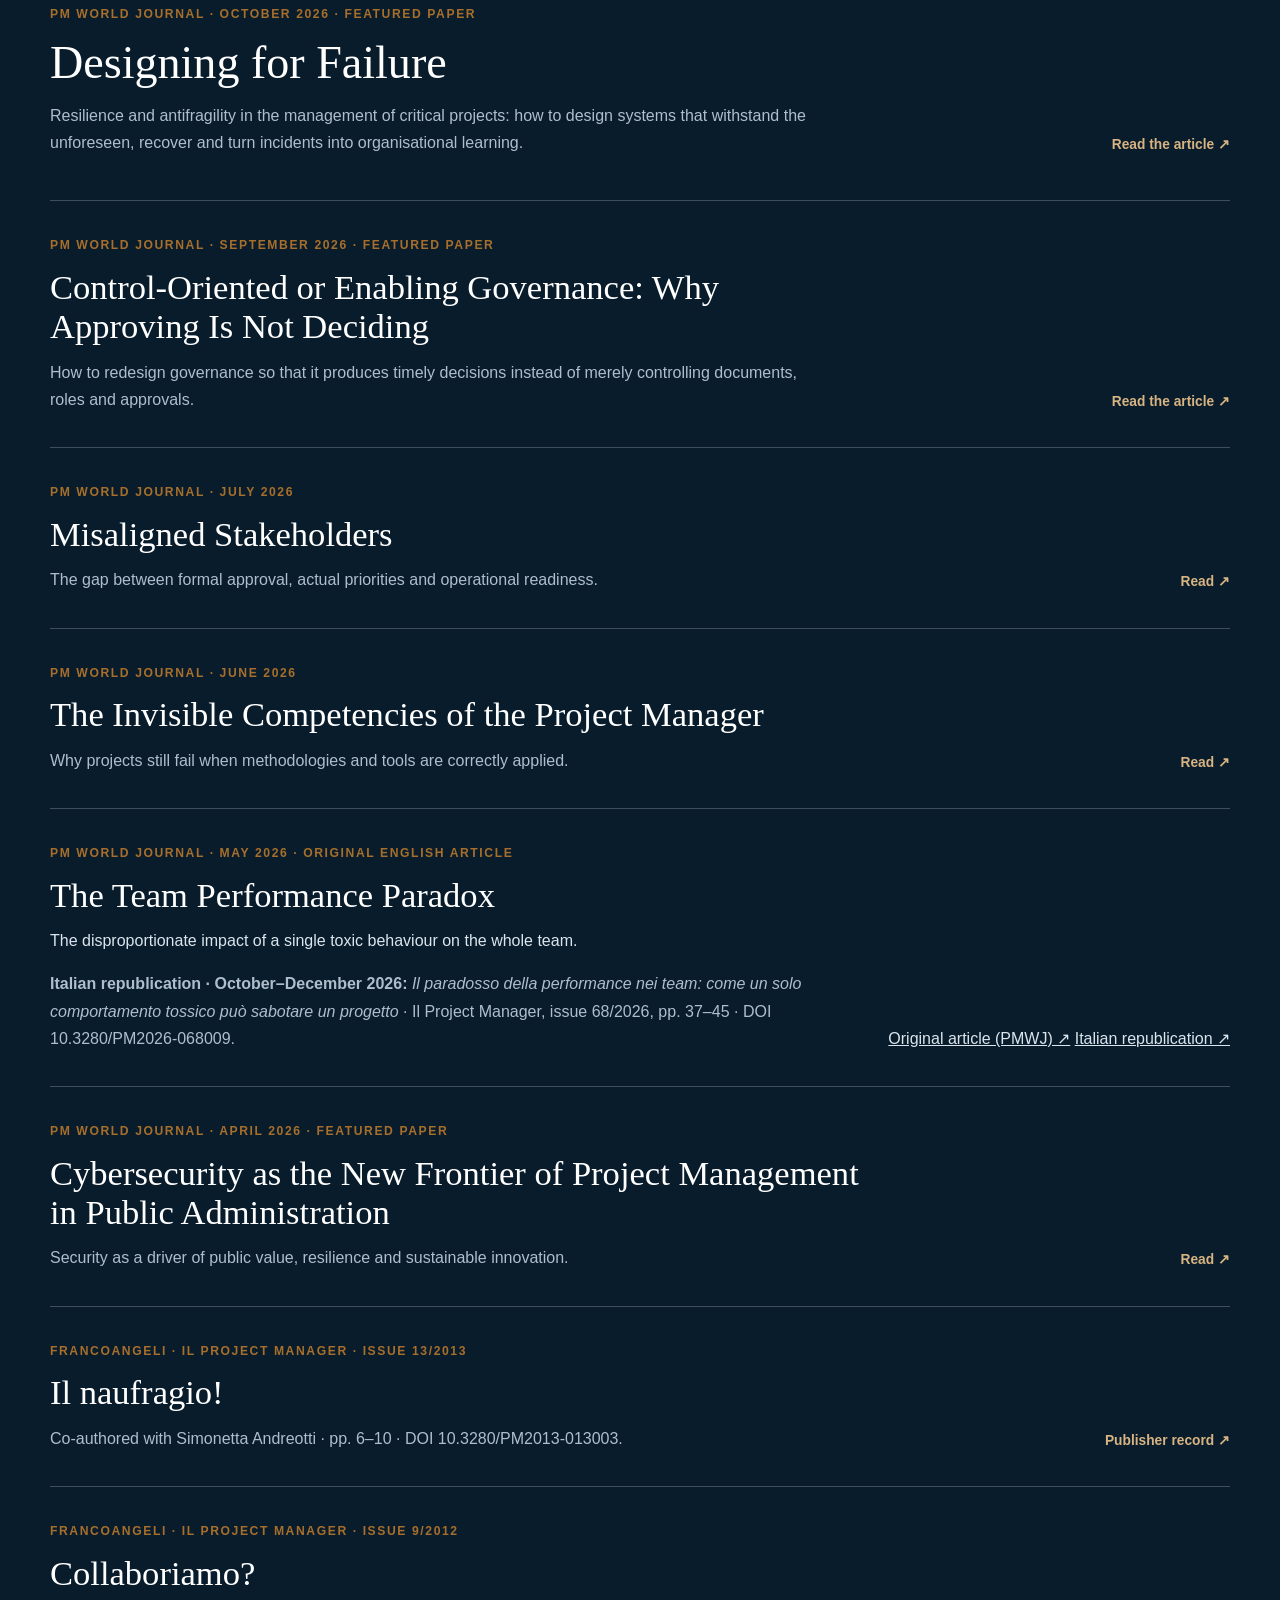
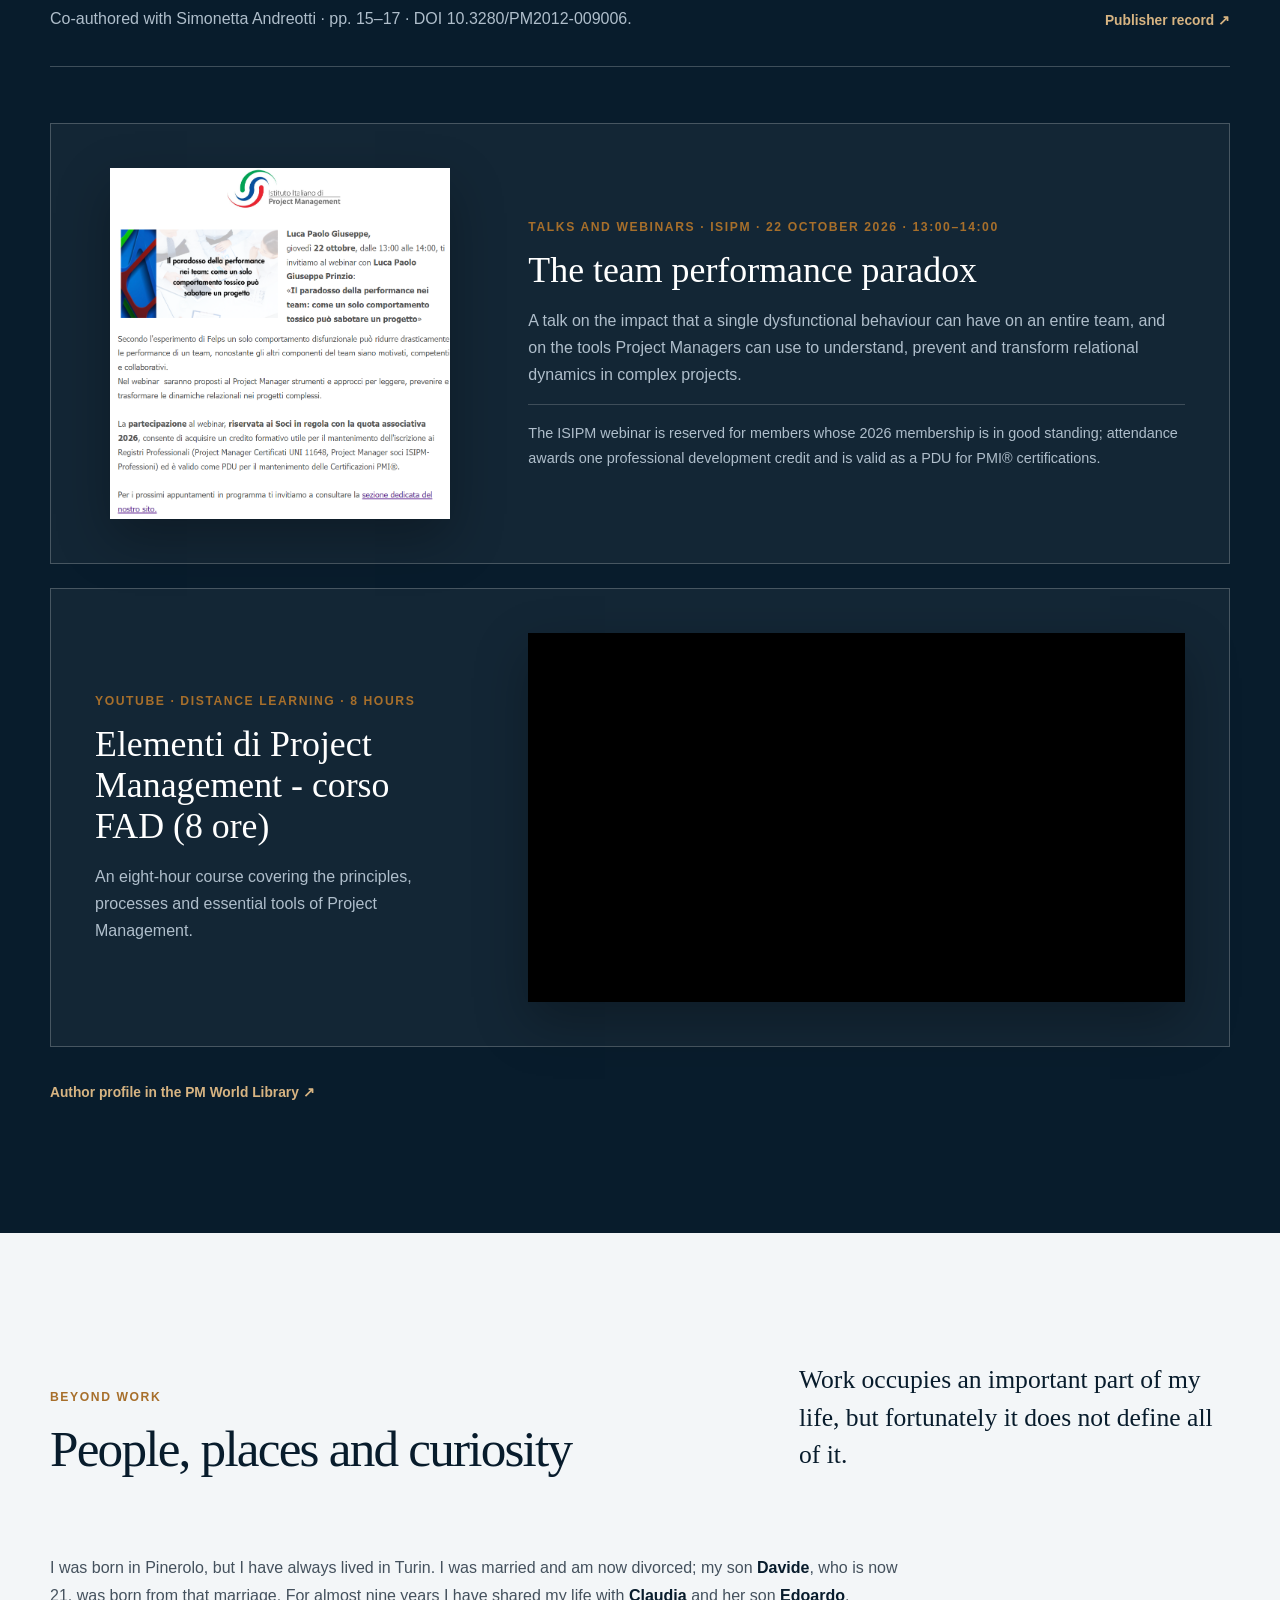
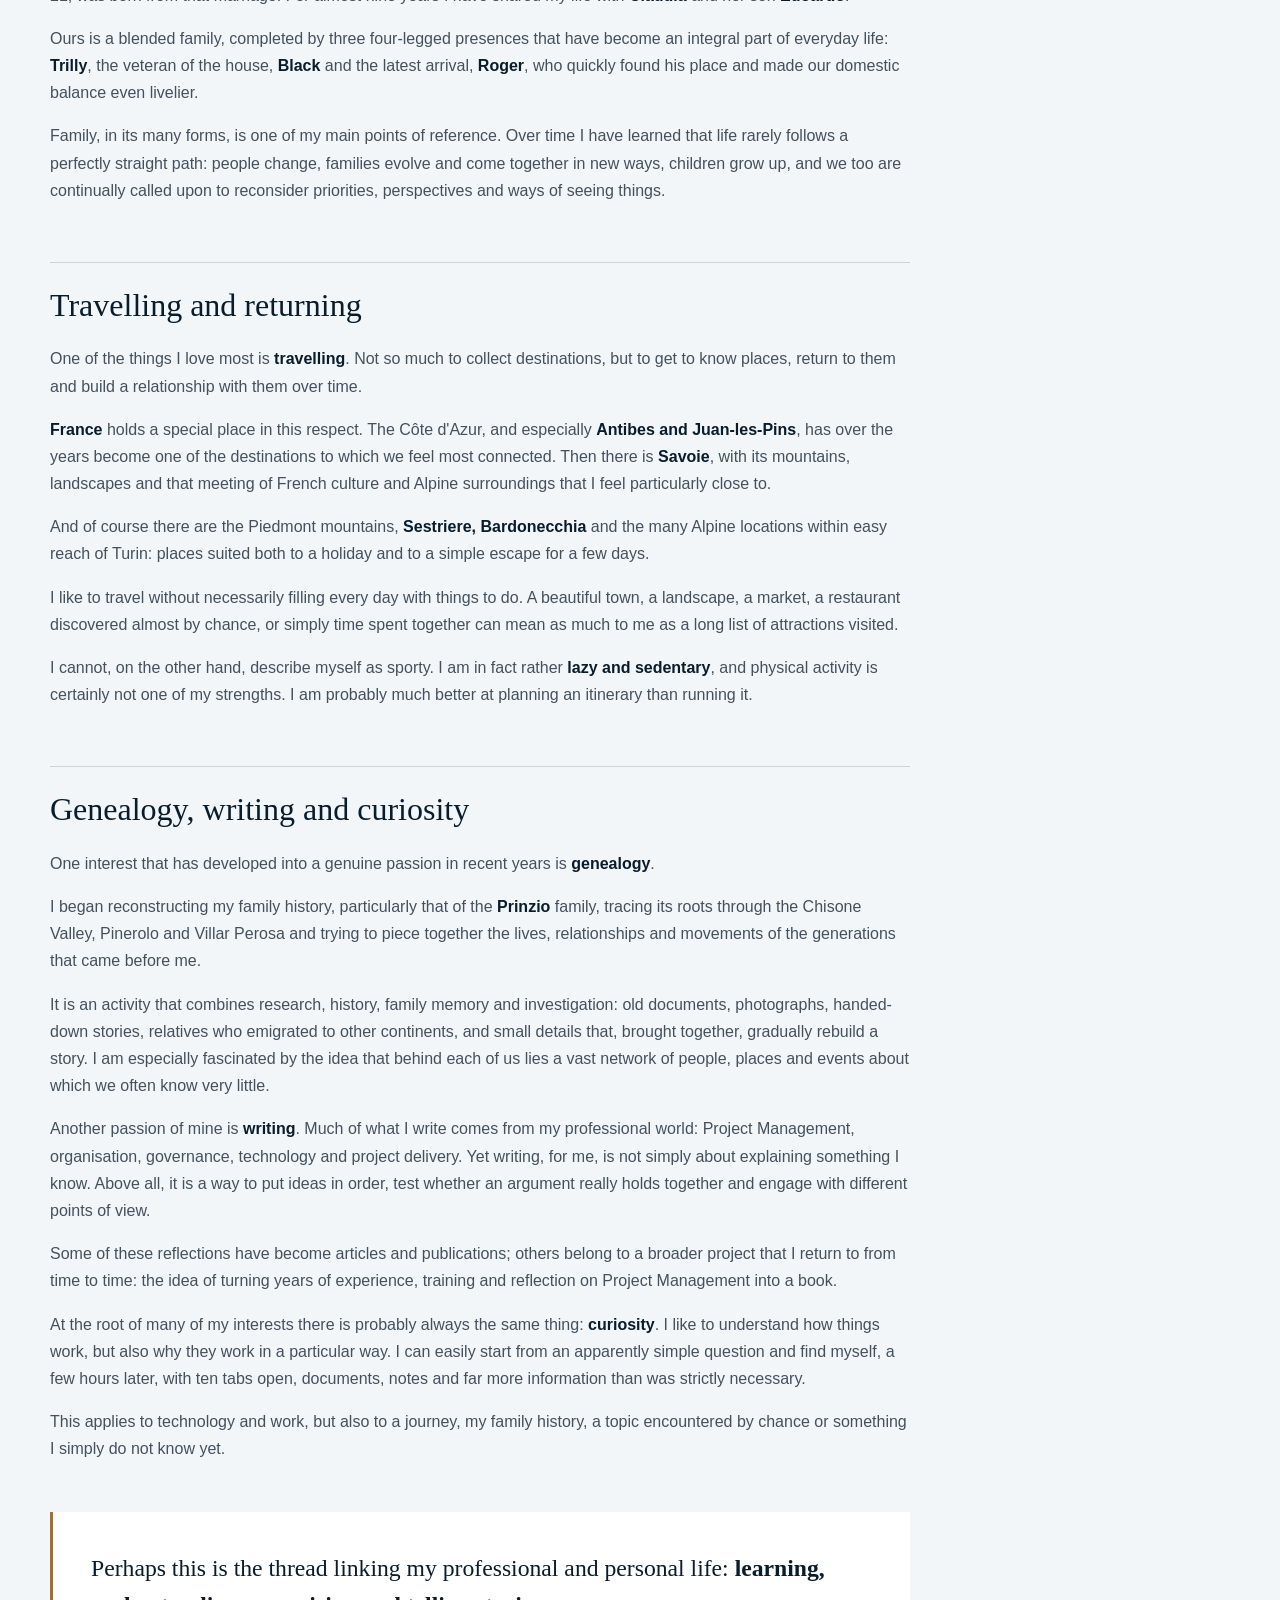
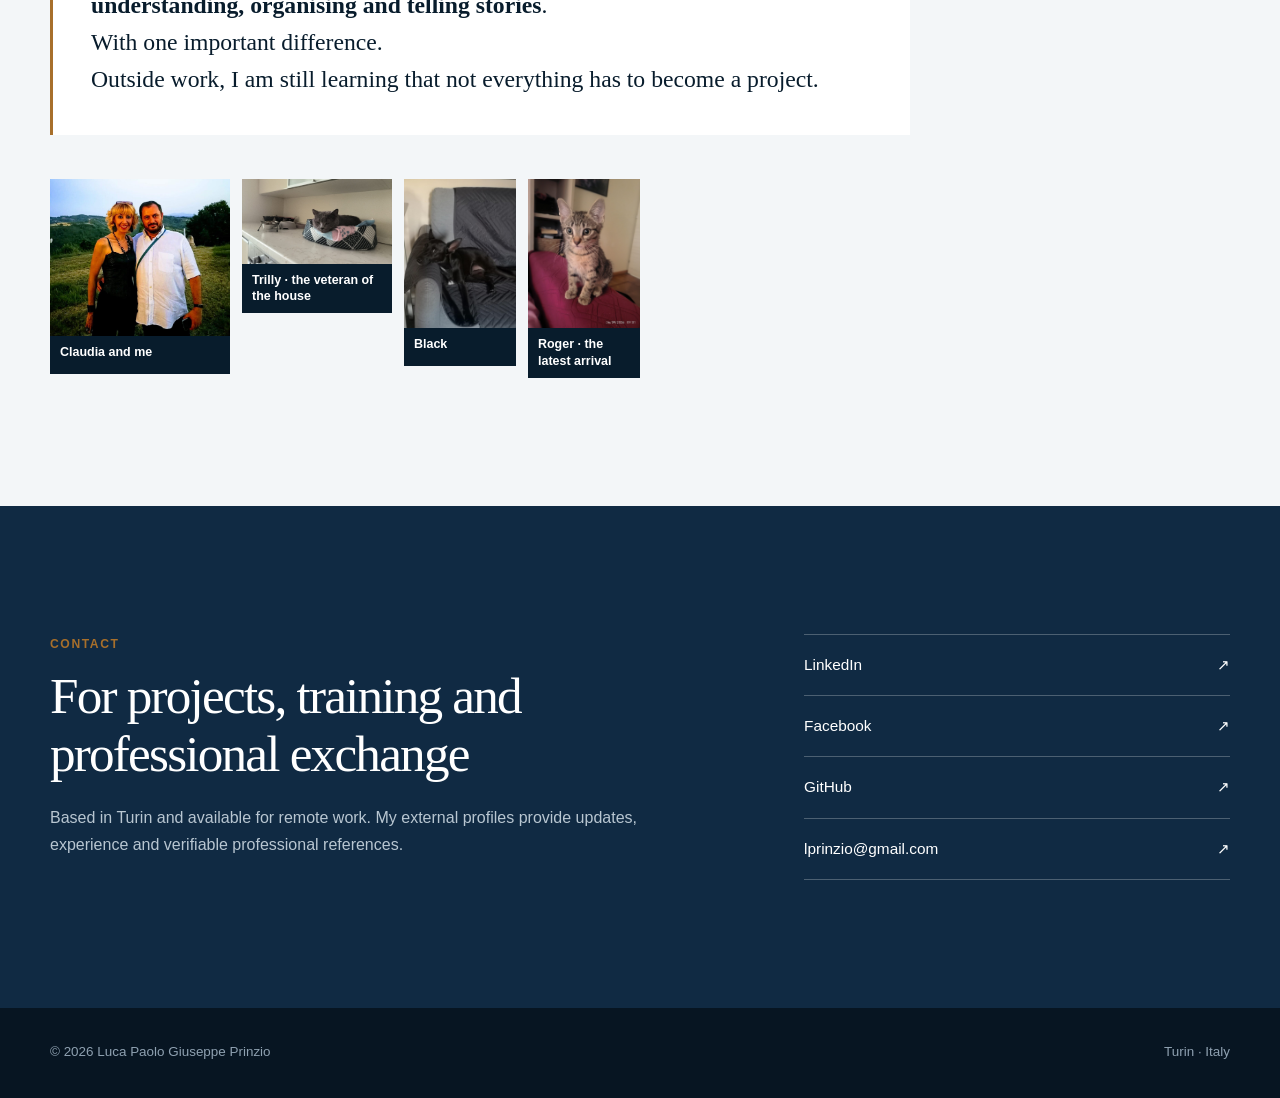
==== commit 5102e76a: "Link English article to Italian republication" ====
--- a/en/index.html
+++ b/en/index.html
@@ -21,7 +21,7 @@
     <link rel="alternate" hreflang="en" href="https://lprinzio.github.io/en/" />
     <link rel="alternate" hreflang="x-default" href="https://lprinzio.github.io/" />
     <link rel="icon" href="../favicon.svg" type="image/svg+xml" />
-    <link rel="stylesheet" href="../styles.css?v=20261016-2" />
+    <link rel="stylesheet" href="../styles.css?v=20261115-1" />
     <script src="../script.js" defer></script>
     <script type="application/ld+json">
       {
@@ -571,19 +571,6 @@
           <div class="publication-list">
             <article class="publication-card featured-publication">
               <div>
-                <p class="publication-meta">FrancoAngeli · Il Project Manager · Issue 68/2026 · October–December 2026</p>
-                <h3>Il paradosso della performance nei team: come un solo comportamento tossico può sabotare un progetto</h3>
-                <p>
-                  How to recognise, prevent and transform negative relational dynamics that can
-                  undermine collaboration and the performance of an entire team.
-                  pp. 37–45 · DOI 10.3280/PM2026-068009.
-                </p>
-              </div>
-              <a href="https://www.francoangeli.it/riviste/articolo/81182" target="_blank" rel="noopener noreferrer">Publisher record ↗</a>
-            </article>
-
-            <article class="publication-card featured-publication">
-              <div>
                 <p class="publication-meta">PM World Journal · October 2026 · Featured Paper</p>
                 <h3>Designing for Failure</h3>
                 <p>
@@ -627,11 +614,19 @@
 
             <article class="publication-card">
               <div>
-                <p class="publication-meta">PM World Journal · May 2026</p>
+                <p class="publication-meta">PM World Journal · May 2026 · Original English article</p>
                 <h3>The Team Performance Paradox</h3>
                 <p>The disproportionate impact of a single toxic behaviour on the whole team.</p>
-              </div>
-              <a href="https://pmworldjournal.com/article/the-team-performance-paradox" target="_blank" rel="noopener noreferrer">Read ↗</a>
+                <p class="publication-republication">
+                  <strong>Italian republication · October–December 2026:</strong>
+                  <em>Il paradosso della performance nei team: come un solo comportamento tossico può sabotare un progetto</em>
+                  · Il Project Manager, issue 68/2026, pp. 37–45 · DOI 10.3280/PM2026-068009.
+                </p>
+              </div>
+              <div class="publication-links">
+                <a href="https://pmworldjournal.com/article/the-team-performance-paradox" target="_blank" rel="noopener noreferrer">Original article (PMWJ) ↗</a>
+                <a href="https://www.francoangeli.it/riviste/articolo/81182" target="_blank" rel="noopener noreferrer">Italian republication ↗</a>
+              </div>
             </article>
 
             <article class="publication-card">
